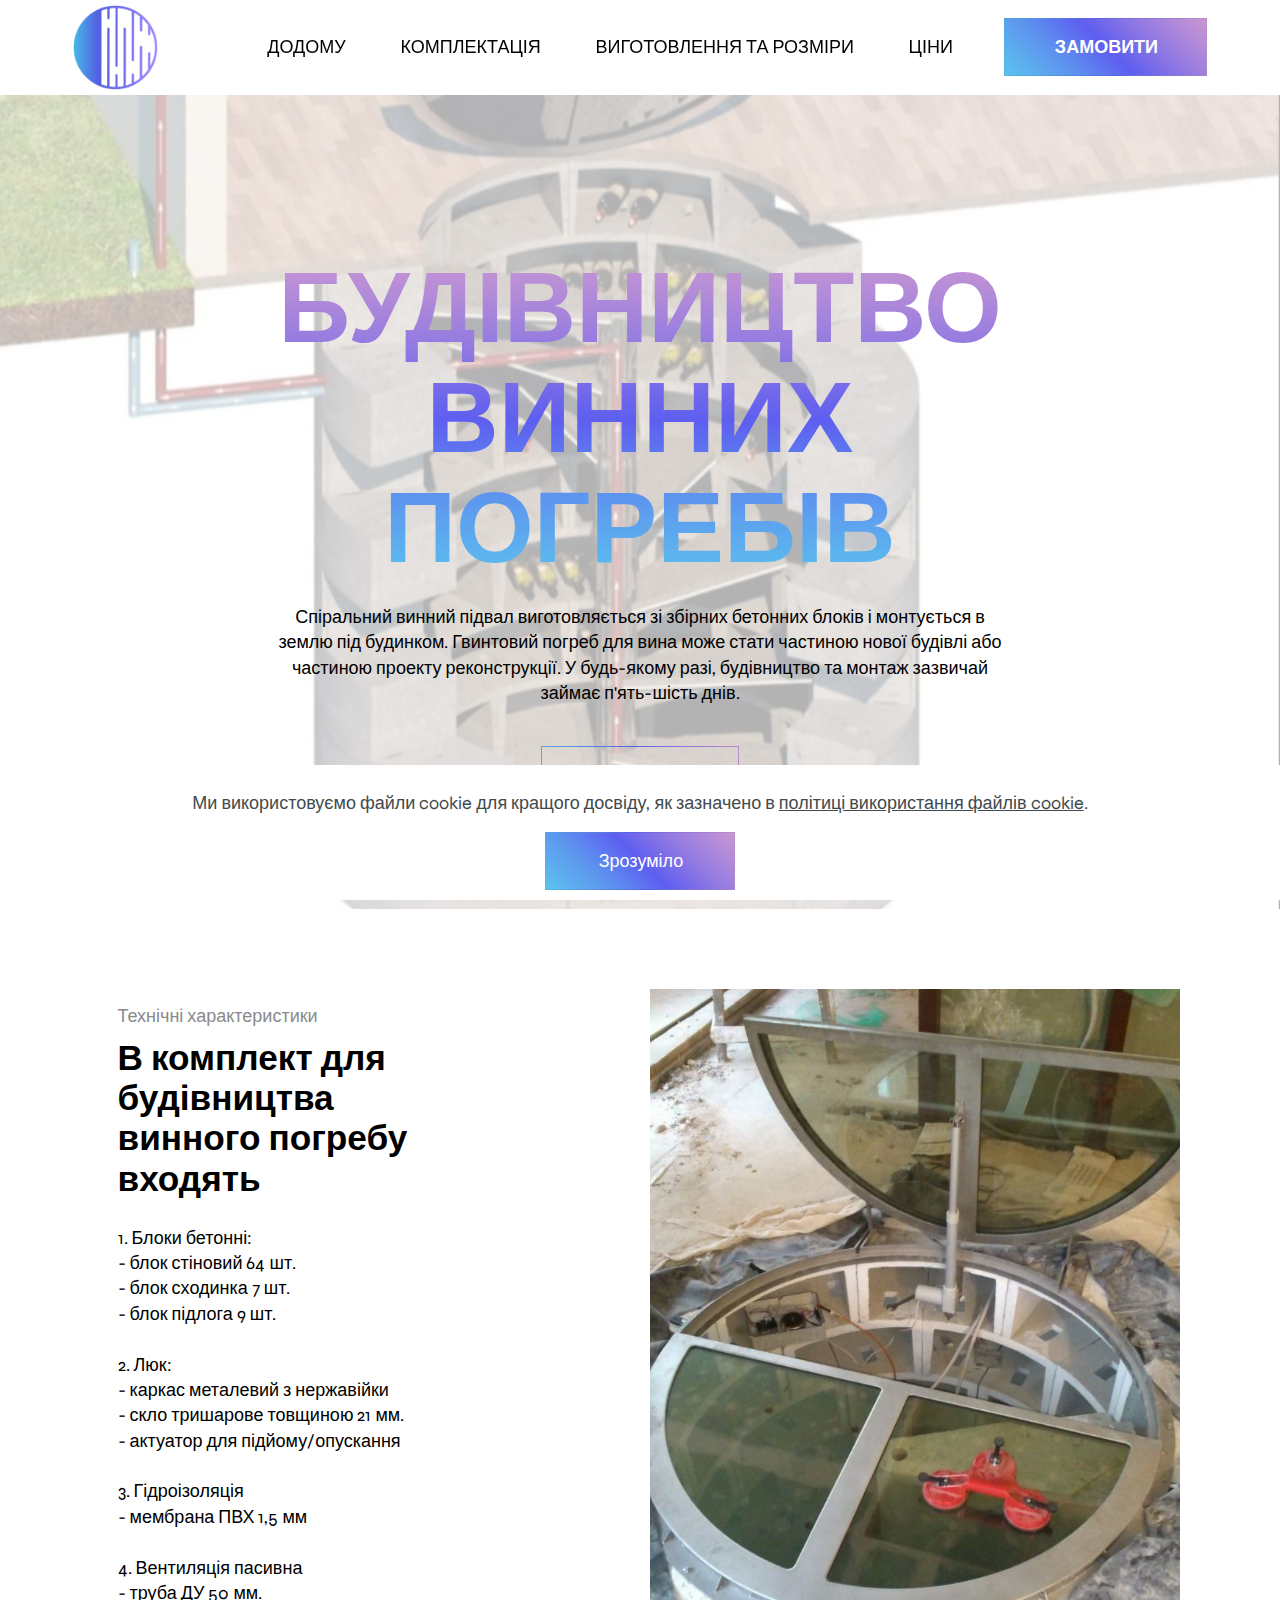
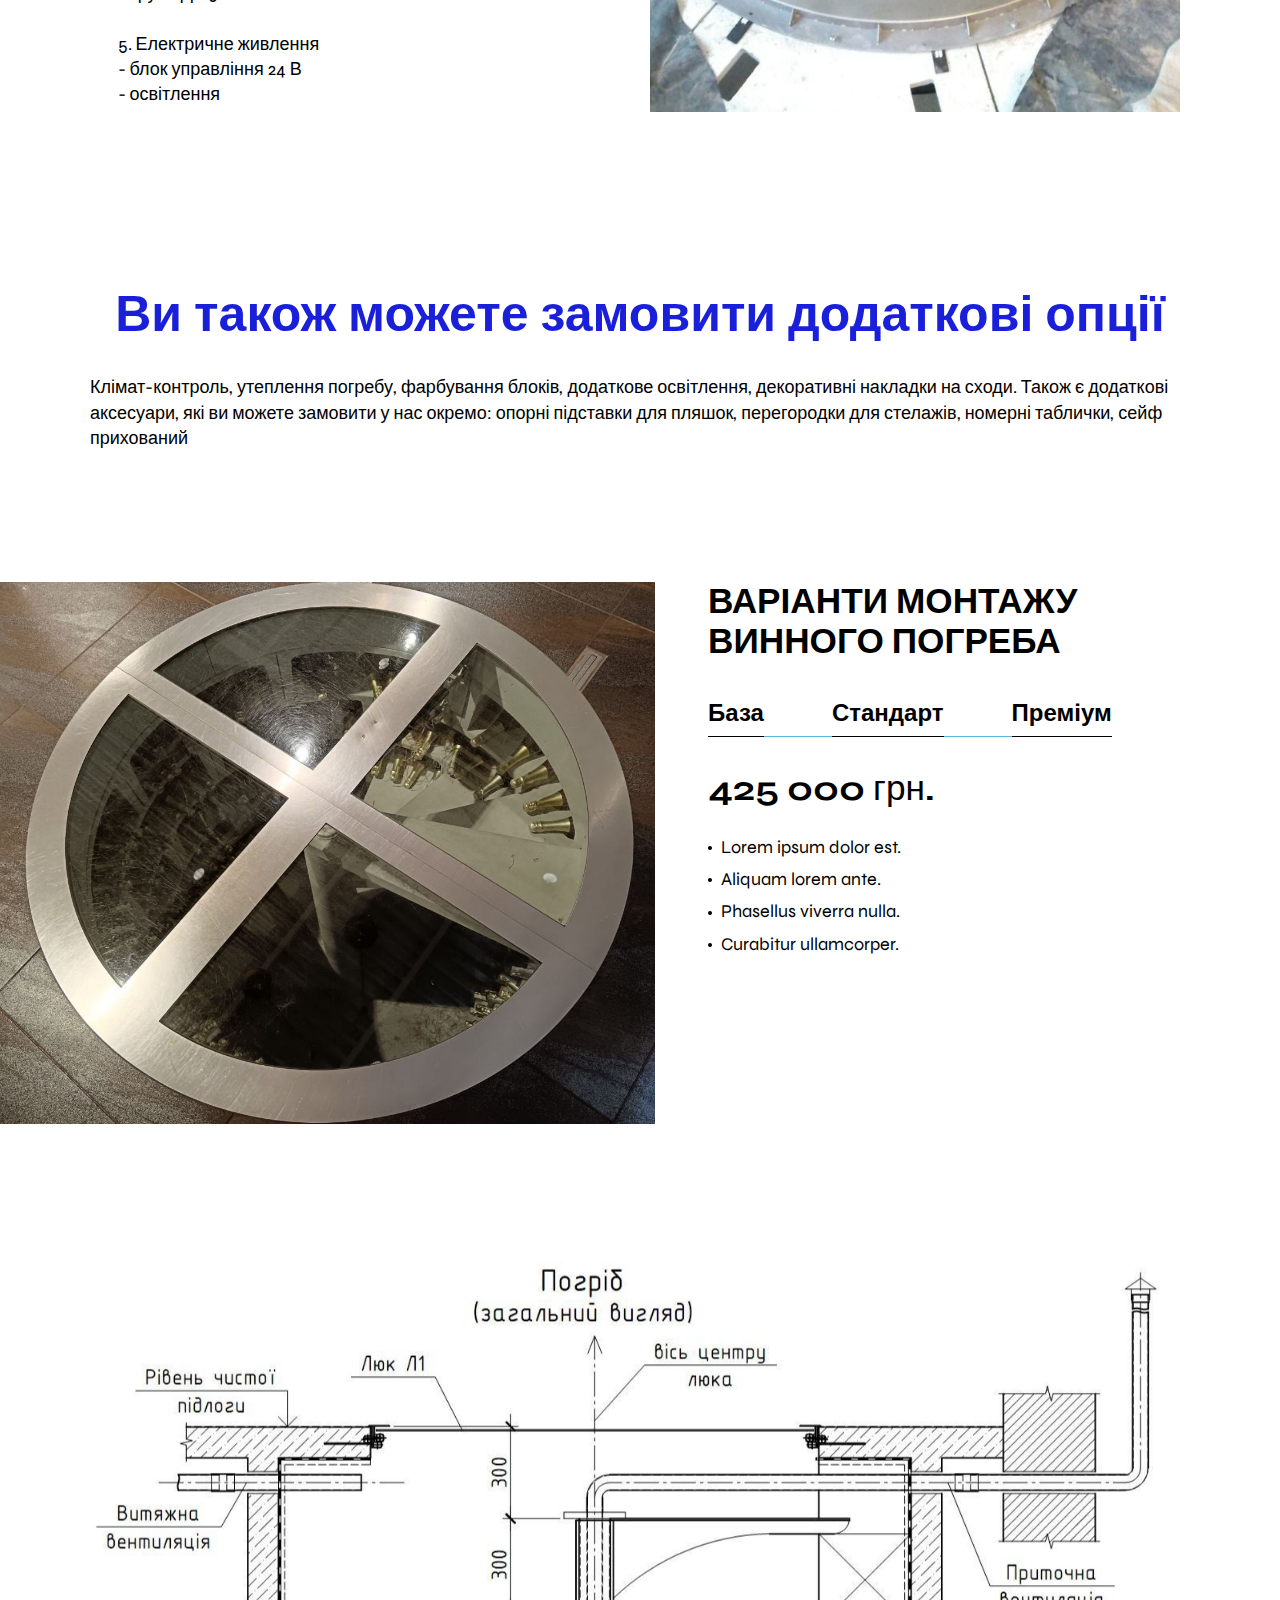
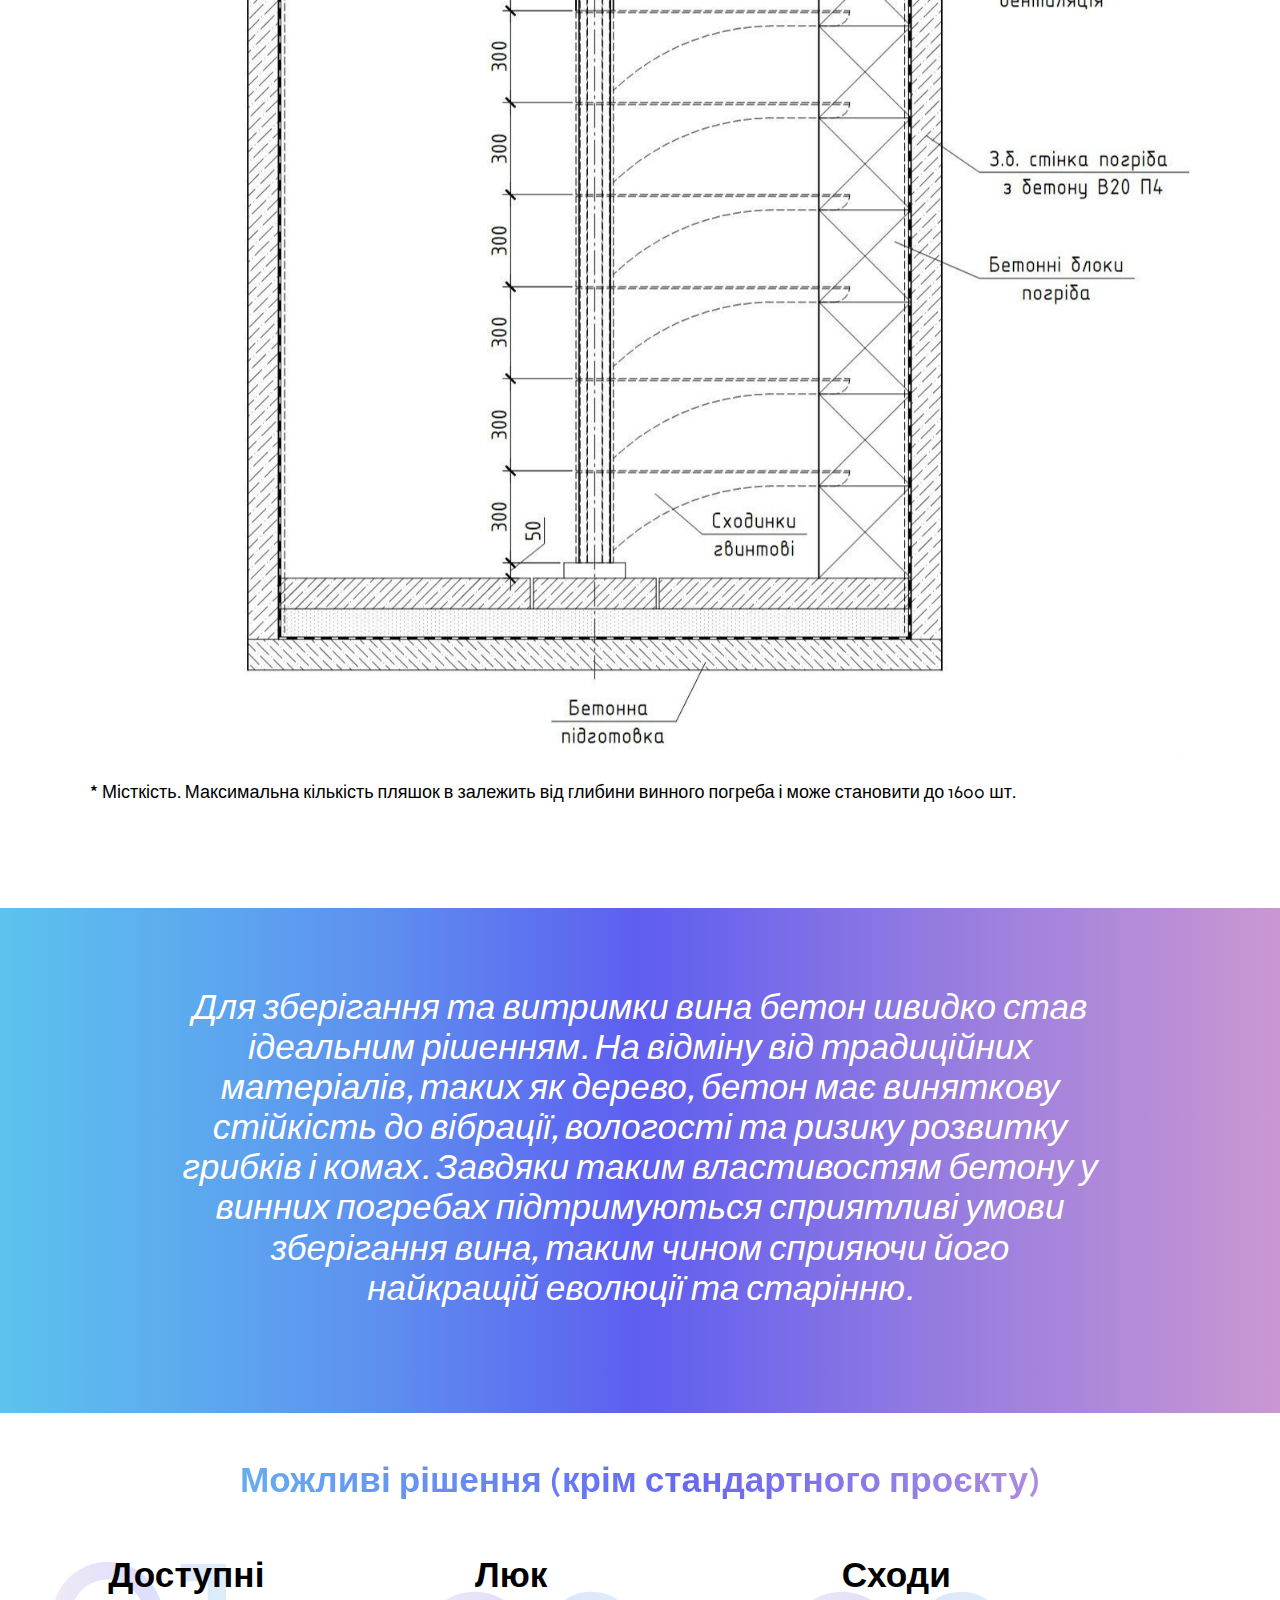
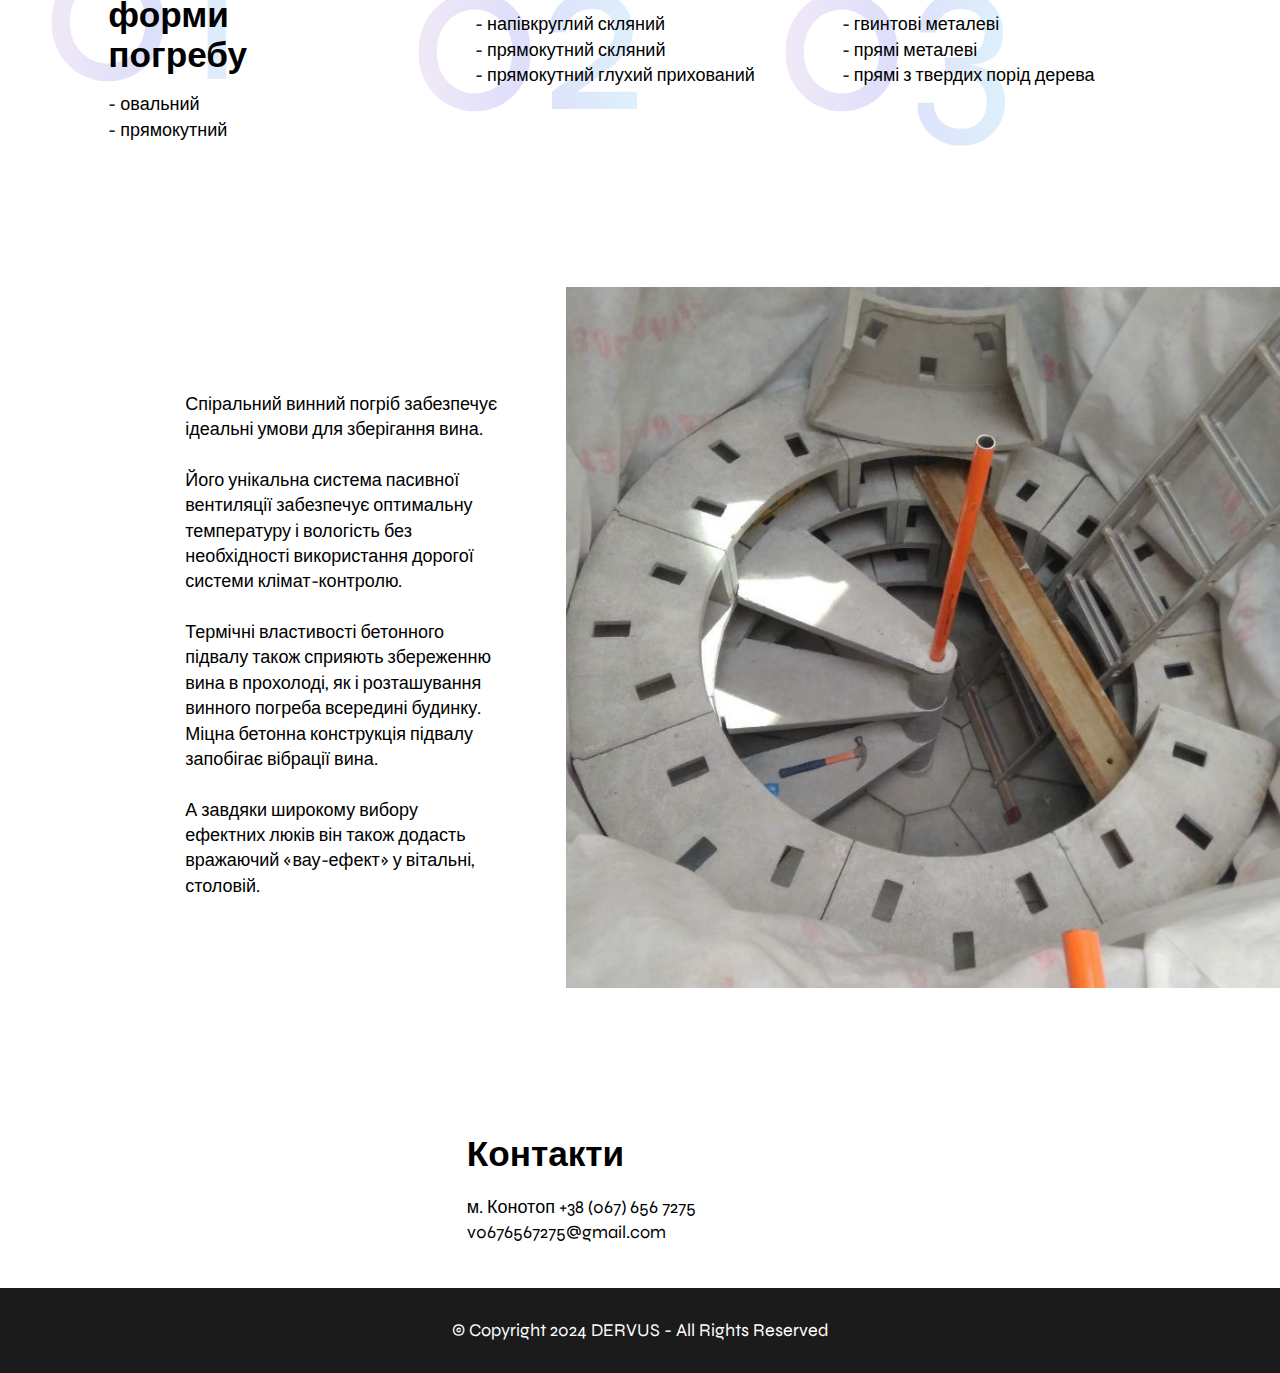
==== construction.html @ 7709264f "create github pages" ====
<!DOCTYPE html>
<html  >
<head>
  
  <meta charset="UTF-8">
  <meta http-equiv="X-UA-Compatible" content="IE=edge">
  
  <meta name="viewport" content="width=device-width, initial-scale=1, minimum-scale=1">
  <link rel="shortcut icon" href="assets/images/logo.png" type="image/x-icon">
  <meta name="description" content="Спіральний винний підвал виготовляється зі збірних бетонних блоків і монтується в землю під будинком. Гвинтовий погреб для вина може стати частиною нової будівлі або частиною проекту реконструкції. У будь-якому разі, будівництво та монтаж зазвичай займає п'ять-шість днів.">
  
  
  <title>Будівництво винних погребів</title>
  <link rel="stylesheet" href="assets/web/assets/mobirise-icons2/mobirise2.css">
  <link rel="stylesheet" href="assets/bootstrap/css/bootstrap.min.css">
  <link rel="stylesheet" href="assets/bootstrap/css/bootstrap-grid.min.css">
  <link rel="stylesheet" href="assets/bootstrap/css/bootstrap-reboot.min.css">
  <link rel="stylesheet" href="assets/dropdown/css/style.css">
  <link rel="stylesheet" href="assets/theme/css/style.css">
  <link rel="preload" href="https://fonts.googleapis.com/css?family=Syne:400,500,600,700,800&display=swap" as="style" onload="this.onload=null;this.rel='stylesheet'">
  <noscript><link rel="stylesheet" href="https://fonts.googleapis.com/css?family=Syne:400,500,600,700,800&display=swap"></noscript>
  <link rel="preload" as="style" href="assets/mobirise/css/mbr-additional.css?v=3YbMVq"><link rel="stylesheet" href="assets/mobirise/css/mbr-additional.css?v=3YbMVq" type="text/css">

  
  
  
</head>
<body>
  
  <section data-bs-version="5.1" class="menu menu1 cid-ufnjHRjWSk" once="menu" id="amenu1-6">
    

    <nav class="navbar navbar-dropdown navbar-expand-lg">
        <div class="container-fluid">
            <div class="navbar-brand">
                <span class="navbar-logo">
                    <a href="index.html#top">
                        <img src="assets/images/logo.png" alt="" style="height: 5.3rem;">
                    </a>
                </span>
                
            </div>
            <button class="navbar-toggler" type="button" data-toggle="collapse" data-bs-toggle="collapse" data-target="#navbarSupportedContent" data-bs-target="#navbarSupportedContent" aria-controls="navbarNavAltMarkup" aria-expanded="false" aria-label="Toggle navigation">
                <div class="hamburger">
                    <span></span>
                    <span></span>
                    <span></span>
                    <span></span>
                </div>
            </button>
            <div class="collapse navbar-collapse" id="navbarSupportedContent">
                <ul class="navbar-nav nav-dropdown" data-app-modern-menu="true"><li class="nav-item"><a class="nav-link link text-black text-primary display-7" href="index.html#top">ДОДОМУ</a></li>
                    
                    <li class="nav-item"><a class="nav-link link text-black text-primary display-7" href="index.html#alist1-1">КОМПЛЕКТАЦІЯ</a>
                    </li><li class="nav-item"><a class="nav-link link text-black text-primary display-7" href="construction.html#top">ВИГОТОВЛЕННЯ ТА РОЗМІРИ</a></li><li class="nav-item"><a class="nav-link link text-black text-primary display-7" href="construction.html#atabs1-o">ЦІНИ</a></li></ul>
                <div class="mbr-section-btn"><a class="btn btn-primary display-7" href="index.html#acontact1-0"><strong>ЗАМОВИТИ</strong></a></div>
            </div>


            

        </div>
    </nav>
</section>

<section data-bs-version="5.1" class="header1 cid-ufoOcMwPPy" id="aheader1-k">
    
    

    <div class="mbr-overlay" style="opacity: 0.7; background-color: rgb(255, 255, 255);">
    </div>
    <div class="container">
        <div class="row justify-content-center">
            <div class="col-md-12 col-lg-8">
                <h3 class="mbr-section-title mbr-fonts-style align-center display-1"><strong>БУДІВНИЦТВО ВИННИХ ПОГРЕБІВ</strong></h3>
                <h4 class="mbr-section-subtitle align-center mbr-fonts-style display-7">Спіральний винний підвал виготовляється зі збірних бетонних блоків і монтується в землю під будинком. Гвинтовий погреб для вина може стати частиною нової будівлі або частиною проекту реконструкції. У будь-якому разі, будівництво та монтаж зазвичай займає п'ять-шість днів.</h4>
                <div class="mbr-section-btn align-center"><a class="btn btn-primary-outline display-7" href="index.html#acontact1-0">НАПИСАТИ</a></div>
            </div>
        </div>
    </div>
</section>

<section data-bs-version="5.1" class="features6 cid-ufoQvpruAo" id="afeatures6-m">

    

    

    <div class="container">
        <div class="row justify-content-center">
            <div class="col-12 col-text">
                <div class="text-container">
                    <div class="text-wrapper">
                        <p class="label-text mbr-fonts-style display-7">
                            Технічні характеристики
                        </p>
                        <h2 class="mbr-section-title mbr-fonts-style display-5"><strong>В комплект для будівництва винного погребу входять</strong></h2>
                        <p class="mbr-text mbr-fonts-style display-7">1. Блоки бетонні:<br>- блок стіновий 64 шт.<br>- блок сходинка 7 шт.<br>- блок підлога 9 шт.<br><br>2. Люк:<br>- каркас металевий з нержавійки<br>- скло тришарове товщиною 21 мм.<br>- актуатор для підйому/опускання<br><br>3. Гідроізоляція<br>- мембрана ПВХ 1,5 мм<br><br>4. Вентиляція пасивна<br>- труба ДУ 50 мм.<br><br>5. Електричне живлення <br>- блок управління 24 В<br>- освітлення<br></p>
                    </div>
                    
                </div>
            </div>

            <div class="col-12 col-img">
                <div class="img-container">
                    <div class="img-wrap">
                        <img src="assets/images/7d1f5892-34ec-4a1d-935f-2eb93804fc9d-2-720x1280.jpeg" alt="">
                    </div>
                </div>
            </div>
        </div>
    </div>
</section>

<section data-bs-version="5.1" class="content1 cid-ufnjHTemu4" id="acontent1-8">
    
    
    <div class="container">
        <div class="row justify-content-center">
            <div class="col-md-12 col-lg-12">
                <h3 class="mbr-section-title mbr-fonts-style align-center display-2"><strong>Ви також можете замовити додаткові опції</strong></h3>
                <h4 class="mbr-section-subtitle align-center mbr-fonts-style display-7">Клімат-контроль, утеплення погребу, фарбування блоків, додаткове освітлення, декоративні накладки на сходи. Також є додаткові аксесуари, які ви можете замовити у нас окремо: опорні підставки для пляшок, перегородки для стелажів, номерні таблички, сейф прихований<div><br><div><br></div></div></h4>
                
            </div>
        </div>
    </div>
</section>

<section data-bs-version="5.1" class="tabs1 cid-ufp21ALzH3" id="atabs1-o">

    

    

    <div class="container-fluid">
        <div class="row justify-content-center">
            <div class="col-12 col-text">
                <div class="text-container">
                    <div class="text-wrapper">
                        
                        <h2 class="mbr-section-title mbr-fonts-style display-5"><strong>ВАРІАНТИ МОНТАЖУ ВИННОГО ПОГРЕБА</strong></h2>
                        <div class="col-tabs">
                            <ul class="nav nav-tabs mb-4" role="tablist">
                                <li class="nav-item first mbr-fonts-style"><a class="nav-link mbr-fonts-style show active display-4" role="tab" data-toggle="tab" data-bs-toggle="tab" href="#tab21" aria-selected="true"><strong>База</strong></a></li>
                                <li class="nav-item"><a class="nav-link mbr-fonts-style active display-4" role="tab" data-toggle="tab" data-bs-toggle="tab" href="#tab22" aria-selected="true"><strong>Стандарт</strong></a></li>
                                <li class="nav-item"><a class="nav-link mbr-fonts-style active display-4" role="tab" data-toggle="tab" data-bs-toggle="tab" href="#tab23" aria-selected="true"><strong>Преміум</strong></a></li>
                            </ul>
                            <div class="tab-content">
                                <div id="tab21" class="tab-pane in active" role="tabpanel">
                                    <div class="row tabs-row">
                                        <div class="col-md-12">
                                            <p class="mbr-text mbr-fonts-style display-5"><strong>425 000 </strong>грн<strong>.</strong><br></p>
                                            <ul class="list mbr-fonts-style display-7">
                                                <li>
                                                    Lorem ipsum dolor est.
                                                </li>
                                                <li>
                                                    Aliquam lorem ante.
                                                </li>
                                                <li>
                                                    Phasellus viverra nulla.
                                                </li>
                                                <li>
                                                    Curabitur ullamcorper.
                                                </li>
                                            </ul>
                                        </div>
                                    </div>
                                </div>
                                <div id="tab22" class="tab-pane" role="tabpanel">
                                    <div class="row">
                                        <div class="col-md-12">
                                            <p class="mbr-text mbr-fonts-style display-5"><strong>
                                                510 000 </strong>грн.</p>
                                            <ul class="list mbr-fonts-style display-7">
                                                <li>Maecenas nec odio ante.</li>
                                                <li>Etiam amet orci eget.</li>
                                                <li>Phasellus nec tincidunt.</li>
                                            </ul>
                                        </div>
                                    </div>
                                </div>
                                <div id="tab23" class="tab-pane" role="tabpanel">
                                    <div class="row">
                                        <div class="col-md-12">
                                            <p class="mbr-text mbr-fonts-style display-5"><strong>
                                                580 000 </strong>грн<strong>.
                                            </strong></p>
                                            <ul class="list mbr-fonts-style display-7">
                                                <li>Donec pede justo, fringilla.</li>
                                                <li>Viverra quis, feugiat tellus.</li>
                                                <li>Aenean commodo eget dolor.</li>
                                                <li>Etiam orci eget eros.</li>
                                                <li>Phasellus nec tincidunt.</li>
                                            </ul>
                                        </div>
                                    </div>
                                </div>
                            </div>
                        </div>

                    </div>
                </div>
            </div>

            <div class="col-12 col-img">
                <div class="img-container">
                    <div class="img-wrap">
                        <img src="assets/images/2024-04-18-10.28.55-1280x960.jpeg" alt="">
                    </div>
                </div>
            </div>
        </div>
    </div>
</section>

<section data-bs-version="5.1" class="gallery2 cid-ufnjHUKDeT" id="agallery2-c">
    
    
    <div class="container">
        <div class="row">
            <div class="item col-12">
                <div class="item-wrap">
                    <div class="img-wrap">
                        <div class="item-img">
                            <img src="assets/images/-viber-2024-04-17-14-26-39-326-1374x1401.jpeg" alt="">
                        </div>
                    </div>
                    <div class="item-text-container">
                        
                        <p class="mbr-text mbr-fonts-style display-7">* Місткість. Максимальна кількість пляшок в залежить  від глибини винного погреба і може становити до 1600 шт.<br></p>
                    </div>
                </div>
            </div>
        </div>
    </div>
</section>

<section data-bs-version="5.1" class="header2 cid-ufnjHUy6uC" id="aheader2-b">
    

    <div class="container">
        <div class="row justify-content-center">
            <div class="col-md-12 col-lg-10">
                
                <h3 class="mbr-section-title mbr-fonts-style align-center display-5"><div><em>Для зберігання та витримки вина бетон швидко став ідеальним рішенням. На відміну від традиційних матеріалів, таких як дерево, бетон має виняткову стійкість до вібрації, вологості та ризику розвитку грибків і комах. Завдяки таким властивостям бетону у винних погребах підтримуються сприятливі умови зберігання вина, таким чином сприяючи його найкращій еволюції та старінню.</em></div><div><em><br></em></div></h3>
                
                
            </div>
        </div>
    </div>
</section>

<section data-bs-version="5.1" class="content1 cid-ufp5qwt3k4" id="acontent1-p">
    
    

    
    <div class="container">
        <div class="row justify-content-center">
            <div class="col-md-12 col-lg-12">
                <h3 class="mbr-section-title mbr-fonts-style align-center display-5"><strong>Можливі рішення (крім стандартного проєкту)</strong></h3>
                
                
            </div>
        </div>
    </div>
</section>

<section data-bs-version="5.1" class="features1 cid-ufnjHTV4Lx" id="afeatures1-9">

    

    
    <div class="container">
        <div class="row">
            <div class="col-12 col-md-4 col-card">
                <div class="card-wrapper card-1">
                    <div class="card-box align-left">
                        <div class="card-number">
                            01
                        </div>
                        <h4 class="card-title mbr-fonts-style align-left mb-0 display-5"><strong>Доступні форми погребу</strong></h4>
                        <p class="mbr-text mbr-fonts-style mb-0 display-7">- овальний<br>- прямокутний<br></p>
                        
                    </div>
                </div>
            </div>

            <div class="col-12 col-md-4 col-card">
                <div class="card-wrapper card-2">
                    <div class="card-box align-left">
                        <div class="card-number">
                            02
                        </div>
                        <h4 class="card-title mbr-fonts-style align-left mb-0 display-5"><strong>Люк&nbsp;</strong></h4>
                        <p class="mbr-text mbr-fonts-style mb-0 display-7">- напівкруглий скляний<br>- прямокутний скляний<br>- прямокутний глухий прихований&nbsp;<br></p>
                        
                    </div>
                </div>
            </div>
            <div class="col-12 col-md-4 col-card">
                <div class="card-wrapper card-3">
                    <div class="card-box align-left">
                        <div class="card-number">
                            03
                        </div>
                        <h4 class="card-title mbr-fonts-style align-left mb-0 display-5"><strong>Сходи</strong></h4>
                        <p class="mbr-text mbr-fonts-style mb-0 display-7">- гвинтові металеві<br>- прямі металеві<br>- прямі з твердих порід дерева<br></p>
                        
                    </div>
                </div>
            </div>
        </div>
    </div>
</section>

<section data-bs-version="5.1" class="features5 cid-ufnjHUWfCj" id="afeatures5-d">

    

    

    <div class="container-fluid">
        <div class="row justify-content-center">
            <div class="col-12 col-img">
                <div class="img-container">
                    <div class="img-wrap">
                        <img src="assets/images/62813786-8af7-47bb-9290-7e8d08400f24-960x1280.jpeg" alt="">
                    </div>
                </div>
            </div>

            <div class="col-12 col-text">
                <div class="text-container">
                    <div class="text-wrapper">
                        
                        
                        <p class="mbr-text mbr-fonts-style display-7">Спіральний винний погріб забезпечує ідеальні умови для зберігання вина. <br><br> Його унікальна система пасивної вентиляції забезпечує оптимальну температуру і вологість без необхідності використання дорогої системи клімат-контролю.<br><br> Термічні властивості бетонного підвалу також сприяють збереженню вина в прохолоді, як і розташування винного погреба всередині будинку. Міцна бетонна конструкція підвалу запобігає вібрації вина. <br><br>А завдяки широкому вибору ефектних люків він також додасть вражаючий «вау-ефект» у вітальні, столовій.<br></p>
                        <div class="btn-container">
                            
                        </div>
                    </div>
                </div>
            </div>
        </div>
    </div>
</section>

<section data-bs-version="5.1" class="contact1 cid-ufnjHV8rkO" id="acontact1-e">

    
    


    
    <div class="container">
        <div class="row">
            <div class="col-12 col-md-4 col-card">
                <div class="card-wrapper card-1">
                    <div class="card-box align-left">
                        <h4 class="card-title mbr-fonts-style align-left display-5">
                           <strong>Контакти</strong></h4>
                        <p class="mbr-text mbr-fonts-style display-7">
                            м. Конотоп +38 (067) 656 7275<br>v0676567275@gmail.com<br></p>
                    </div>
                </div>
            </div>

            
            
        </div>
    </div>
</section>

<section data-bs-version="5.1" class="footer7 cid-ufnjHVmkVN" once="footers" id="afooter7-f">

    

    

    <div class="container">
        <div class="media-container-row align-center mbr-white">
            <div class="col-12">
                <p class="mbr-text mb-0 mbr-fonts-style display-7">
                    © Copyright 2024 DERVUS - All Rights Reserved
                </p>
            </div>
        </div>
    </div>
</section>


<script src="assets/bootstrap/js/bootstrap.bundle.min.js"></script>
  <script src="assets/web/assets/cookies-alert-plugin/cookies-alert-core.js"></script>
  <script src="assets/web/assets/cookies-alert-plugin/cookies-alert-script.js"></script>
  <script src="assets/smoothscroll/smooth-scroll.js"></script>
  <script src="assets/ytplayer/index.js"></script>
  <script src="assets/dropdown/js/navbar-dropdown.js"></script>
  <script src="assets/mbr-tabs/mbr-tabs.js"></script>
  <script src="assets/theme/js/script.js"></script>
  
  
  
<input name="cookieData" type="hidden" data-cookie-cookiesAlertType='1' data-cookie-customDialogSelector='null' data-cookie-colorText='#424a4d' data-cookie-colorBg='rgb(255, 255, 255)' data-cookie-opacityOverlay='0' data-cookie-bgOpacity='100' data-cookie-textButton='Зрозуміло' data-cookie-rejectText='REJECT' data-cookie-colorButton='#5D61EE' data-cookie-rejectColor='#ffffff' data-cookie-colorLink='#424a4d' data-cookie-underlineLink='true' data-cookie-text="Ми використовуємо файли cookie для кращого досвіду, як зазначено в <a href='privacy.html'>політиці використання файлів cookie</a>.">
   <div id="scrollToTop" class="scrollToTop mbr-arrow-up"><a style="text-align: center;"><i class="mbr-arrow-up-icon mbr-arrow-up-icon-cm cm-icon cm-icon-smallarrow-up"></i></a></div>
  </body>
</html>
---- assets/web/assets/mobirise-icons2/mobirise2.css ----
@font-face {
  font-family: 'Moririse2';
  font-display: swap;
  src:  url('mobirise2.eot?f2bix4');
  src:  url('mobirise2.eot?f2bix4#iefix') format('embedded-opentype'),
    url('mobirise2.ttf?f2bix4') format('truetype'),
    url('mobirise2.woff?f2bix4') format('woff'),
    url('mobirise2.svg?f2bix4#mobirise2') format('svg');
  font-weight: normal;
  font-style: normal;
}

[class^="mobi-"], [class*=" mobi-"] {
  /* use !important to prevent issues with browser extensions that change fonts */
  font-family: 'Moririse2' !important;
  speak: none;
  font-style: normal;
  font-weight: normal;
  font-variant: normal;
  text-transform: none;
  line-height: 1;

  /* Better Font Rendering =========== */
  -webkit-font-smoothing: antialiased;
  -moz-osx-font-smoothing: grayscale;
}

.mobi-mbri-add-submenu:before {
  content: "\e900";
}
.mobi-mbri-alert:before {
  content: "\e901";
}
.mobi-mbri-align-center:before {
  content: "\e902";
}
.mobi-mbri-align-justify:before {
  content: "\e903";
}
.mobi-mbri-align-left:before {
  content: "\e904";
}
.mobi-mbri-align-right:before {
  content: "\e905";
}
.mobi-mbri-android:before {
  content: "\e906";
}
.mobi-mbri-apple:before {
  content: "\e907";
}
.mobi-mbri-arrow-down:before {
  content: "\e908";
}
.mobi-mbri-arrow-next:before {
  content: "\e909";
}
.mobi-mbri-arrow-prev:before {
  content: "\e90a";
}
.mobi-mbri-arrow-up:before {
  content: "\e90b";
}
.mobi-mbri-bold:before {
  content: "\e90c";
}
.mobi-mbri-bookmark:before {
  content: "\e90d";
}
.mobi-mbri-bootstrap:before {
  content: "\e90e";
}
.mobi-mbri-briefcase:before {
  content: "\e90f";
}
.mobi-mbri-browse:before {
  content: "\e910";
}
.mobi-mbri-bulleted-list:before {
  content: "\e911";
}
.mobi-mbri-calendar:before {
  content: "\e912";
}
.mobi-mbri-camera:before {
  content: "\e913";
}
.mobi-mbri-cart-add:before {
  content: "\e914";
}
.mobi-mbri-cart-full:before {
  content: "\e915";
}
.mobi-mbri-cash:before {
  content: "\e916";
}
.mobi-mbri-change-style:before {
  content: "\e917";
}
.mobi-mbri-chat:before {
  content: "\e918";
}
.mobi-mbri-clock:before {
  content: "\e919";
}
.mobi-mbri-close:before {
  content: "\e91a";
}
.mobi-mbri-cloud:before {
  content: "\e91b";
}
.mobi-mbri-code:before {
  content: "\e91c";
}
.mobi-mbri-contact-form:before {
  content: "\e91d";
}
.mobi-mbri-credit-card:before {
  content: "\e91e";
}
.mobi-mbri-cursor-click:before {
  content: "\e91f";
}
.mobi-mbri-cust-feedback:before {
  content: "\e920";
}
.mobi-mbri-database:before {
  content: "\e921";
}
.mobi-mbri-delivery:before {
  content: "\e922";
}
.mobi-mbri-desktop:before {
  content: "\e923";
}
.mobi-mbri-devices:before {
  content: "\e924";
}
.mobi-mbri-down:before {
  content: "\e925";
}
.mobi-mbri-download-2:before {
  content: "\e926";
}
.mobi-mbri-download:before {
  content: "\e927";
}
.mobi-mbri-drag-n-drop-2:before {
  content: "\e928";
}
.mobi-mbri-drag-n-drop:before {
  content: "\e929";
}
.mobi-mbri-edit-2:before {
  content: "\e92a";
}
.mobi-mbri-edit:before {
  content: "\e92b";
}
.mobi-mbri-error:before {
  content: "\e92c";
}
.mobi-mbri-extension:before {
  content: "\e92d";
}
.mobi-mbri-features:before {
  content: "\e92e";
}
.mobi-mbri-file:before {
  content: "\e92f";
}
.mobi-mbri-flag:before {
  content: "\e930";
}
.mobi-mbri-folder:before {
  content: "\e931";
}
.mobi-mbri-gift:before {
  content: "\e932";
}
.mobi-mbri-github:before {
  content: "\e933";
}
.mobi-mbri-globe-2:before {
  content: "\e934";
}
.mobi-mbri-globe:before {
  content: "\e935";
}
.mobi-mbri-growing-chart:before {
  content: "\e936";
}
.mobi-mbri-hearth:before {
  content: "\e937";
}
.mobi-mbri-help:before {
  content: "\e938";
}
.mobi-mbri-home:before {
  content: "\e939";
}
.mobi-mbri-hot-cup:before {
  content: "\e93a";
}
.mobi-mbri-idea:before {
  content: "\e93b";
}
.mobi-mbri-image-gallery:before {
  content: "\e93c";
}
.mobi-mbri-image-slider:before {
  content: "\e93d";
}
.mobi-mbri-info:before {
  content: "\e93e";
}
.mobi-mbri-italic:before {
  content: "\e93f";
}
.mobi-mbri-key:before {
  content: "\e940";
}
.mobi-mbri-laptop:before {
  content: "\e941";
}
.mobi-mbri-layers:before {
  content: "\e942";
}
.mobi-mbri-left-right:before {
  content: "\e943";
}
.mobi-mbri-left:before {
  content: "\e944";
}
.mobi-mbri-letter:before {
  content: "\e945";
}
.mobi-mbri-like:before {
  content: "\e946";
}
.mobi-mbri-link:before {
  content: "\e947";
}
.mobi-mbri-lock:before {
  content: "\e948";
}
.mobi-mbri-login:before {
  content: "\e949";
}
.mobi-mbri-logout:before {
  content: "\e94a";
}
.mobi-mbri-magic-stick:before {
  content: "\e94b";
}
.mobi-mbri-map-pin:before {
  content: "\e94c";
}
.mobi-mbri-menu:before {
  content: "\e94d";
}
.mobi-mbri-mobile-2:before {
  content: "\e94e";
}
.mobi-mbri-mobile-horizontal:before {
  content: "\e94f";
}
.mobi-mbri-mobile:before {
  content: "\e950";
}
.mobi-mbri-mobirise:before {
  content: "\e951";
}
.mobi-mbri-more-horizontal:before {
  content: "\e952";
}
.mobi-mbri-more-vertical:before {
  content: "\e953";
}
.mobi-mbri-music:before {
  content: "\e954";
}
.mobi-mbri-new-file:before {
  content: "\e955";
}
.mobi-mbri-numbered-list:before {
  content: "\e956";
}
.mobi-mbri-opened-folder:before {
  content: "\e957";
}
.mobi-mbri-pages:before {
  content: "\e958";
}
.mobi-mbri-paper-plane:before {
  content: "\e959";
}
.mobi-mbri-paperclip:before {
  content: "\e95a";
}
.mobi-mbri-phone:before {
  content: "\e95b";
}
.mobi-mbri-photo:before {
  content: "\e95c";
}
.mobi-mbri-photos:before {
  content: "\e95d";
}
.mobi-mbri-pin:before {
  content: "\e95e";
}
.mobi-mbri-play:before {
  content: "\e95f";
}
.mobi-mbri-plus:before {
  content: "\e960";
}
.mobi-mbri-preview:before {
  content: "\e961";
}
.mobi-mbri-print:before {
  content: "\e962";
}
.mobi-mbri-protect:before {
  content: "\e963";
}
.mobi-mbri-question:before {
  content: "\e964";
}
.mobi-mbri-quote-left:before {
  content: "\e965";
}
.mobi-mbri-quote-right:before {
  content: "\e966";
}
.mobi-mbri-redo:before {
  content: "\e967";
}
.mobi-mbri-refresh:before {
  content: "\e968";
}
.mobi-mbri-responsive-2:before {
  content: "\e969";
}
.mobi-mbri-responsive:before {
  content: "\e96a";
}
.mobi-mbri-right:before {
  content: "\e96b";
}
.mobi-mbri-rocket:before {
  content: "\e96c";
}
.mobi-mbri-sad-face:before {
  content: "\e96d";
}
.mobi-mbri-sale:before {
  content: "\e96e";
}
.mobi-mbri-save:before {
  content: "\e96f";
}
.mobi-mbri-search:before {
  content: "\e970";
}
.mobi-mbri-setting-2:before {
  content: "\e971";
}
.mobi-mbri-setting-3:before {
  content: "\e972";
}
.mobi-mbri-setting:before {
  content: "\e973";
}
.mobi-mbri-share:before {
  content: "\e974";
}
.mobi-mbri-shopping-bag:before {
  content: "\e975";
}
.mobi-mbri-shopping-basket:before {
  content: "\e976";
}
.mobi-mbri-shopping-cart:before {
  content: "\e977";
}
.mobi-mbri-sites:before {
  content: "\e978";
}
.mobi-mbri-smile-face:before {
  content: "\e979";
}
.mobi-mbri-speed:before {
  content: "\e97a";
}
.mobi-mbri-star:before {
  content: "\e97b";
}
.mobi-mbri-success:before {
  content: "\e97c";
}
.mobi-mbri-sun:before {
  content: "\e97d";
}
.mobi-mbri-sun2:before {
  content: "\e97e";
}
.mobi-mbri-tablet-vertical:before {
  content: "\e97f";
}
.mobi-mbri-tablet:before {
  content: "\e980";
}
.mobi-mbri-target:before {
  content: "\e981";
}
.mobi-mbri-timer:before {
  content: "\e982";
}
.mobi-mbri-to-ftp:before {
  content: "\e983";
}
.mobi-mbri-to-local-drive:before {
  content: "\e984";
}
.mobi-mbri-touch-swipe:before {
  content: "\e985";
}
.mobi-mbri-touch:before {
  content: "\e986";
}
.mobi-mbri-trash:before {
  content: "\e987";
}
.mobi-mbri-underline:before {
  content: "\e988";
}
.mobi-mbri-undo:before {
  content: "\e989";
}
.mobi-mbri-unlink:before {
  content: "\e98a";
}
.mobi-mbri-unlock:before {
  content: "\e98b";
}
.mobi-mbri-up-down:before {
  content: "\e98c";
}
.mobi-mbri-up:before {
  content: "\e98d";
}
.mobi-mbri-update:before {
  content: "\e98e";
}
.mobi-mbri-upload-2:before {
  content: "\e98f";
}
.mobi-mbri-upload:before {
  content: "\e990";
}
.mobi-mbri-user-2:before {
  content: "\e991";
}
.mobi-mbri-user:before {
  content: "\e992";
}
.mobi-mbri-users:before {
  content: "\e993";
}
.mobi-mbri-video-play:before {
  content: "\e994";
}
.mobi-mbri-video:before {
  content: "\e995";
}
.mobi-mbri-watch:before {
  content: "\e996";
}
.mobi-mbri-website-theme-2:before {
  content: "\e997";
}
.mobi-mbri-website-theme:before {
  content: "\e998";
}
.mobi-mbri-wifi:before {
  content: "\e999";
}
.mobi-mbri-windows:before {
  content: "\e99a";
}
.mobi-mbri-zoom-in:before {
  content: "\e99b";
}
.mobi-mbri-zoom-out:before {
  content: "\e99c";
}
---- assets/dropdown/css/style.css ----
.navbar-dropdown {
  left: 0;
  padding: 0;
  position: absolute;
  right: 0;
  top: 0;
  transition: all 0.45s ease;
  z-index: 1030;
  background: #282828; }
  .navbar-dropdown .navbar-logo {
    margin-right: 0.8rem;
    transition: margin 0.3s ease-in-out;
    vertical-align: middle; }
    .navbar-dropdown .navbar-logo img {
      height: 3.125rem;
      transition: all 0.3s ease-in-out; }
    .navbar-dropdown .navbar-logo.mbr-iconfont {
      font-size: 3.125rem;
      line-height: 3.125rem; }
  .navbar-dropdown .navbar-caption {
    font-weight: 700;
    white-space: normal;
    vertical-align: -4px;
    line-height: 3.125rem !important; }
    .navbar-dropdown .navbar-caption, .navbar-dropdown .navbar-caption:hover {
      color: inherit;
      text-decoration: none; }
  .navbar-dropdown .mbr-iconfont + .navbar-caption {
    vertical-align: -1px; }
  .navbar-dropdown.navbar-fixed-top {
    position: fixed; }
  .navbar-dropdown .navbar-brand span {
    vertical-align: -4px; }
  .navbar-dropdown.bg-color.transparent {
    background: none; }
  .navbar-dropdown.navbar-short .navbar-brand {
    padding: 0.625rem 0; }
    .navbar-dropdown.navbar-short .navbar-brand span {
      vertical-align: -1px; }
  .navbar-dropdown.navbar-short .navbar-caption {
    line-height: 2.375rem !important;
    vertical-align: -2px; }
  .navbar-dropdown.navbar-short .navbar-logo {
    margin-right: 0.5rem; }
    .navbar-dropdown.navbar-short .navbar-logo img {
      height: 2.375rem; }
    .navbar-dropdown.navbar-short .navbar-logo.mbr-iconfont {
      font-size: 2.375rem;
      line-height: 2.375rem; }
  .navbar-dropdown.navbar-short .mbr-table-cell {
    height: 3.625rem; }
  .navbar-dropdown .navbar-close {
    left: 0.6875rem;
    position: fixed;
    top: 0.75rem;
    z-index: 1000; }
  .navbar-dropdown .hamburger-icon {
    content: "";
    display: inline-block;
    vertical-align: middle;
    width: 16px;
    -webkit-box-shadow: 0 -6px 0 1px #282828,0 0 0 1px #282828,0 6px 0 1px #282828;
    -moz-box-shadow: 0 -6px 0 1px #282828,0 0 0 1px #282828,0 6px 0 1px #282828;
    box-shadow: 0 -6px 0 1px #282828,0 0 0 1px #282828,0 6px 0 1px #282828; }

.dropdown-menu .dropdown-toggle[data-toggle="dropdown-submenu"]::after {
  border-bottom: 0.35em solid transparent;
  border-left: 0.35em solid;
  border-right: 0;
  border-top: 0.35em solid transparent;
  margin-left: 0.3rem; }

.dropdown-menu .dropdown-item:focus {
  outline: 0; }

.nav-dropdown {
  font-size: 0.75rem;
  font-weight: 500;
  height: auto !important; }
  .nav-dropdown .nav-btn {
    padding-left: 1rem; }
  .nav-dropdown .link {
    margin: .667em 1.667em;
    font-weight: 500;
    padding: 0;
    transition: color .2s ease-in-out; }
    .nav-dropdown .link.dropdown-toggle {
      margin-right: 2.583em; }
      .nav-dropdown .link.dropdown-toggle::after {
        margin-left: .25rem;
        border-top: 0.35em solid;
        border-right: 0.35em solid transparent;
        border-left: 0.35em solid transparent;
        border-bottom: 0; }
      .nav-dropdown .link.dropdown-toggle[aria-expanded="true"] {
        margin: 0;
        padding: 0.667em 3.263em  0.667em 1.667em; }
  .nav-dropdown .link::after,
  .nav-dropdown .dropdown-item::after {
    color: inherit; }
  .nav-dropdown .btn {
    font-size: 0.75rem;
    font-weight: 700;
    letter-spacing: 0;
    margin-bottom: 0;
    padding-left: 1.25rem;
    padding-right: 1.25rem; }
  .nav-dropdown .dropdown-menu {
    border-radius: 0;
    border: 0;
    left: 0;
    margin: 0;
    padding-bottom: 1.25rem;
    padding-top: 1.25rem;
    position: relative; }
  .nav-dropdown .dropdown-submenu {
    margin-left: 0.125rem;
    top: 0; }
  .nav-dropdown .dropdown-item {
    font-weight: 500;
    line-height: 2;
    padding: 0.3846em 4.615em 0.3846em 1.5385em;
    position: relative;
    transition: color .2s ease-in-out, background-color .2s ease-in-out; }
    .nav-dropdown .dropdown-item::after {
      margin-top: -0.3077em;
      position: absolute;
      right: 1.1538em;
      top: 50%; }
    .nav-dropdown .dropdown-item:focus, .nav-dropdown .dropdown-item:hover {
      background: none; }

@media (max-width: 767px) {
  .nav-dropdown.navbar-toggleable-sm {
    bottom: 0;
    display: none;
    left: 0;
    overflow-x: hidden;
    position: fixed;
    top: 0;
    transform: translateX(-100%);
    -ms-transform: translateX(-100%);
    -webkit-transform: translateX(-100%);
    width: 18.75rem;
    z-index: 999; } }
.nav-dropdown.navbar-toggleable-xl {
  bottom: 0;
  display: none;
  left: 0;
  overflow-x: hidden;
  position: fixed;
  top: 0;
  transform: translateX(-100%);
  -ms-transform: translateX(-100%);
  -webkit-transform: translateX(-100%);
  width: 18.75rem;
  z-index: 999; }

.nav-dropdown-sm {
  display: block !important;
  overflow-x: hidden;
  overflow: auto;
  padding-top: 3.875rem; }
  .nav-dropdown-sm::after {
    content: "";
    display: block;
    height: 3rem;
    width: 100%; }
  .nav-dropdown-sm.collapse.in ~ .navbar-close {
    display: block !important; }
  .nav-dropdown-sm.collapsing, .nav-dropdown-sm.collapse.in {
    transform: translateX(0);
    -ms-transform: translateX(0);
    -webkit-transform: translateX(0);
    transition: all 0.25s ease-out;
    -webkit-transition: all 0.25s ease-out;
    background: #282828; }
  .nav-dropdown-sm.collapsing[aria-expanded="false"] {
    transform: translateX(-100%);
    -ms-transform: translateX(-100%);
    -webkit-transform: translateX(-100%); }
  .nav-dropdown-sm .nav-item {
    display: block;
    margin-left: 0 !important;
    padding-left: 0; }
  .nav-dropdown-sm .link,
  .nav-dropdown-sm .dropdown-item {
    border-top: 1px dotted rgba(255, 255, 255, 0.1);
    font-size: 0.8125rem;
    line-height: 1.6;
    margin: 0 !important;
    padding: 0.875rem 2.4rem 0.875rem 1.5625rem !important;
    position: relative;
    white-space: normal; }
    .nav-dropdown-sm .link:focus, .nav-dropdown-sm .link:hover,
    .nav-dropdown-sm .dropdown-item:focus,
    .nav-dropdown-sm .dropdown-item:hover {
      background: rgba(0, 0, 0, 0.2) !important;
      color: #c0a375; }
  .nav-dropdown-sm .nav-btn {
    position: relative;
    padding: 1.5625rem 1.5625rem 0 1.5625rem; }
    .nav-dropdown-sm .nav-btn::before {
      border-top: 1px dotted rgba(255, 255, 255, 0.1);
      content: "";
      left: 0;
      position: absolute;
      top: 0;
      width: 100%; }
    .nav-dropdown-sm .nav-btn + .nav-btn {
      padding-top: 0.625rem; }
      .nav-dropdown-sm .nav-btn + .nav-btn::before {
        display: none; }
  .nav-dropdown-sm .btn {
    padding: 0.625rem 0; }
  .nav-dropdown-sm .dropdown-toggle[data-toggle="dropdown-submenu"]::after {
    margin-left: .25rem;
    border-top: 0.35em solid;
    border-right: 0.35em solid transparent;
    border-left: 0.35em solid transparent;
    border-bottom: 0; }
  .nav-dropdown-sm .dropdown-toggle[data-toggle="dropdown-submenu"][aria-expanded="true"]::after {
    border-top: 0;
    border-right: 0.35em solid transparent;
    border-left: 0.35em solid transparent;
    border-bottom: 0.35em solid; }
  .nav-dropdown-sm .dropdown-menu {
    margin: 0;
    padding: 0;
    position: relative;
    top: 0;
    left: 0;
    width: 100%;
    border: 0;
    float: none;
    border-radius: 0;
    background: none; }
  .nav-dropdown-sm .dropdown-submenu {
    left: 100%;
    margin-left: 0.125rem;
    margin-top: -1.25rem;
    top: 0; }

.navbar-toggleable-sm .nav-dropdown .dropdown-menu {
  position: absolute; }

.navbar-toggleable-sm .nav-dropdown .dropdown-submenu {
  left: 100%;
  margin-left: 0.125rem;
  margin-top: -1.25rem;
  top: 0; }

.navbar-toggleable-sm.opened .nav-dropdown .dropdown-menu {
  position: relative; }

.navbar-toggleable-sm.opened .nav-dropdown .dropdown-submenu {
  left: 0;
  margin-left: 00rem;
  margin-top: 0rem;
  top: 0; }

.is-builder .nav-dropdown.collapsing {
  transition: none !important; }
---- assets/theme/css/style.css ----
@charset "UTF-8";
section {
  background-color: #ffffff;
}

body {
  font-style: normal;
  line-height: 1.5;
  font-weight: 400;
  color: #000000;
  position: relative;
}

button {
  background-color: transparent;
  border-color: transparent;
}

section,
.container,
.container-fluid {
  position: relative;
  word-wrap: break-word;
}

a.mbr-iconfont:hover {
  text-decoration: none;
}

.article .lead p,
.article .lead ul,
.article .lead ol,
.article .lead pre,
.article .lead blockquote {
  margin-bottom: 0;
}

a {
  font-style: normal;
  font-weight: 400;
  cursor: pointer;
}
a, a:hover {
  text-decoration: none;
}

.mbr-section-title {
  font-style: normal;
  line-height: 1.3;
}

.mbr-section-subtitle {
  line-height: 1.3;
}

.mbr-text {
  font-style: normal;
  line-height: 1.7;
}

h1,
h2,
h3,
h4,
h5,
h6,
.display-1,
.display-2,
.display-4,
.display-5,
.display-7,
span,
p,
a {
  line-height: 1;
  word-break: break-word;
  word-wrap: break-word;
  font-weight: 400;
}

b,
strong {
  font-weight: bold;
}

input:-webkit-autofill, input:-webkit-autofill:hover, input:-webkit-autofill:focus, input:-webkit-autofill:active {
  transition-delay: 9999s;
  -webkit-transition-property: background-color, color;
  transition-property: background-color, color;
}

textarea[type=hidden] {
  display: none;
}

section {
  background-position: 50% 50%;
  background-repeat: no-repeat;
  background-size: cover;
}
section .mbr-background-video,
section .mbr-background-video-preview {
  position: absolute;
  bottom: 0;
  left: 0;
  right: 0;
  top: 0;
}

.hidden {
  visibility: hidden;
}

.mbr-z-index20 {
  z-index: 20;
}

/*! Base colors */
.mbr-white {
  color: #ffffff;
}

.mbr-black {
  color: #111111;
}

.mbr-bg-white {
  background-color: #ffffff;
}

.mbr-bg-black {
  background-color: #000000;
}

/*! Text-aligns */
.align-left {
  text-align: left;
}

.align-center {
  text-align: center;
}

.align-right {
  text-align: right;
}

/*! Font-weight  */
.mbr-light {
  font-weight: 300;
}

.mbr-regular {
  font-weight: 400;
}

.mbr-semibold {
  font-weight: 500;
}

.mbr-bold {
  font-weight: 700;
}

/*! Media  */
.media-content {
  flex-basis: 100%;
}

.media-container-row {
  display: flex;
  flex-direction: row;
  flex-wrap: wrap;
  justify-content: center;
  align-content: center;
  align-items: start;
}
.media-container-row .media-size-item {
  width: 400px;
}

.media-container-column {
  display: flex;
  flex-direction: column;
  flex-wrap: wrap;
  justify-content: center;
  align-content: center;
  align-items: stretch;
}
.media-container-column > * {
  width: 100%;
}

@media (min-width: 992px) {
  .media-container-row {
    flex-wrap: nowrap;
  }
}
figure {
  margin-bottom: 0;
  overflow: hidden;
}

figure[mbr-media-size] {
  transition: width 0.1s;
}

img,
iframe {
  display: block;
  width: 100%;
}

.card {
  background-color: transparent;
  border: none;
}

.card-box {
  width: 100%;
}

.card-img {
  text-align: center;
  flex-shrink: 0;
  -webkit-flex-shrink: 0;
}

.media {
  max-width: 100%;
  margin: 0 auto;
}

.mbr-figure {
  align-self: center;
}

.media-container > div {
  max-width: 100%;
}

.mbr-figure img,
.card-img img {
  width: 100%;
}

@media (max-width: 991px) {
  .media-size-item {
    width: auto !important;
  }

  .media {
    width: auto;
  }

  .mbr-figure {
    width: 100% !important;
  }
}
/*! Buttons */
.mbr-section-btn {
  margin-left: -0.6rem;
  margin-right: -0.6rem;
  font-size: 0;
}

.btn {
  font-weight: 600;
  border-width: 1px;
  font-style: normal;
  margin: 0.6rem 0.6rem;
  white-space: normal;
  transition: all 0.2s ease-in-out;
  display: inline-flex;
  align-items: center;
  justify-content: center;
  word-break: break-word;
}

.btn-sm {
  font-weight: 600;
  letter-spacing: 0px;
  transition: all 0.3s ease-in-out;
}

.btn-md {
  font-weight: 600;
  letter-spacing: 0px;
  transition: all 0.3s ease-in-out;
}

.btn-lg {
  font-weight: 600;
  letter-spacing: 0px;
  transition: all 0.3s ease-in-out;
}

.btn-form {
  margin: 0;
}
.btn-form:hover {
  cursor: pointer;
}

nav .mbr-section-btn {
  margin-left: 0rem;
  margin-right: 0rem;
}

/*! Btn icon margin */
.btn .mbr-iconfont,
.btn.btn-sm .mbr-iconfont {
  order: 1;
  cursor: pointer;
  margin-left: 0.5rem;
  vertical-align: sub;
}

.btn.btn-md .mbr-iconfont,
.btn.btn-md .mbr-iconfont {
  margin-left: 0.8rem;
}

.mbr-regular {
  font-weight: 400;
}

.mbr-semibold {
  font-weight: 500;
}

.mbr-bold {
  font-weight: 700;
}

[type=submit] {
  -webkit-appearance: none;
}

/*! Full-screen */
.mbr-fullscreen .mbr-overlay {
  min-height: 100vh;
}

.mbr-fullscreen {
  display: flex;
  display: -moz-flex;
  display: -ms-flex;
  display: -o-flex;
  align-items: center;
  min-height: 100vh;
  padding-top: 3rem;
  padding-bottom: 3rem;
}

/*! Map */
.map {
  height: 25rem;
  position: relative;
}
.map iframe {
  width: 100%;
  height: 100%;
}

/*! Scroll to top arrow */
.mbr-arrow-up {
  bottom: 25px;
  right: 90px;
  position: fixed;
  text-align: right;
  z-index: 5000;
  color: #ffffff;
  font-size: 22px;
}

.mbr-arrow-up a {
  background: rgba(0, 0, 0, 0.2);
  border-radius: 50%;
  color: #fff;
  display: inline-block;
  height: 60px;
  width: 60px;
  border: 2px solid #fff;
  outline-style: none !important;
  position: relative;
  text-decoration: none;
  transition: all 0.3s ease-in-out;
  cursor: pointer;
  text-align: center;
}
.mbr-arrow-up a:hover {
  background-color: rgba(0, 0, 0, 0.4);
}
.mbr-arrow-up a i {
  line-height: 60px;
}

.mbr-arrow-up-icon {
  display: block;
  color: #fff;
}

.mbr-arrow-up-icon::before {
  content: "›";
  display: inline-block;
  font-family: serif;
  font-size: 22px;
  line-height: 1;
  font-style: normal;
  position: relative;
  top: 6px;
  left: -4px;
  transform: rotate(-90deg);
}

/*! Arrow Down */
.mbr-arrow {
  position: absolute;
  bottom: 45px;
  left: 50%;
  width: 60px;
  height: 60px;
  cursor: pointer;
  background-color: rgba(80, 80, 80, 0.5);
  border-radius: 50%;
  transform: translateX(-50%);
}
@media (max-width: 767px) {
  .mbr-arrow {
    display: none;
  }
}
.mbr-arrow > a {
  display: inline-block;
  text-decoration: none;
  outline-style: none;
  -webkit-animation: arrowdown 1.7s ease-in-out infinite;
          animation: arrowdown 1.7s ease-in-out infinite;
  color: #ffffff;
}
.mbr-arrow > a > i {
  position: absolute;
  top: -2px;
  left: 15px;
  font-size: 2rem;
}

#scrollToTop a i::before {
  content: "";
  position: absolute;
  display: block;
  border-bottom: 2.5px solid #fff;
  border-left: 2.5px solid #fff;
  width: 27.8%;
  height: 27.8%;
  left: 50%;
  top: 51%;
  transform: translateY(-30%) translateX(-50%) rotate(135deg);
}

@keyframes arrowdown {
  0% {
    transform: translateY(0px);
  }
  50% {
    transform: translateY(-5px);
  }
  100% {
    transform: translateY(0px);
  }
}
@-webkit-keyframes arrowdown {
  0% {
    transform: translateY(0px);
  }
  50% {
    transform: translateY(-5px);
  }
  100% {
    transform: translateY(0px);
  }
}
@media (max-width: 500px) {
  .mbr-arrow-up {
    left: 0;
    right: 0;
    text-align: center;
  }
}
/*Gradients animation*/
@keyframes gradient-animation {
  from {
    background-position: 0% 100%;
    -webkit-animation-timing-function: ease-in-out;
            animation-timing-function: ease-in-out;
  }
  to {
    background-position: 100% 0%;
    -webkit-animation-timing-function: ease-in-out;
            animation-timing-function: ease-in-out;
  }
}
@-webkit-keyframes gradient-animation {
  from {
    background-position: 0% 100%;
    -webkit-animation-timing-function: ease-in-out;
            animation-timing-function: ease-in-out;
  }
  to {
    background-position: 100% 0%;
    -webkit-animation-timing-function: ease-in-out;
            animation-timing-function: ease-in-out;
  }
}
.bg-gradient {
  background-size: 200% 200%;
  animation: gradient-animation 5s infinite alternate;
  -webkit-animation: gradient-animation 5s infinite alternate;
}

.menu .navbar-brand {
  display: -webkit-flex;
}
.menu .navbar-brand span {
  display: flex;
  display: -webkit-flex;
}
.menu .navbar-brand .navbar-caption-wrap {
  display: -webkit-flex;
}
.menu .navbar-brand .navbar-logo img {
  display: -webkit-flex;
  width: auto;
}
@media (min-width: 768px) and (max-width: 991px) {
  .menu .navbar-toggleable-sm .navbar-nav {
    display: -ms-flexbox;
  }
}
@media (max-width: 991px) {
  .menu .navbar-collapse {
    max-height: 93.5vh;
  }
  .menu .navbar-collapse.show {
    overflow: auto;
  }
}
@media (min-width: 992px) {
  .menu .navbar-nav.nav-dropdown {
    display: -webkit-flex;
  }
  .menu .navbar-toggleable-sm .navbar-collapse {
    display: -webkit-flex !important;
  }
  .menu .collapsed .navbar-collapse {
    max-height: 93.5vh;
  }
  .menu .collapsed .navbar-collapse.show {
    overflow: auto;
  }
}
@media (max-width: 767px) {
  .menu .navbar-collapse {
    max-height: 80vh;
  }
}

.nav-link .mbr-iconfont {
  margin-right: 0.5rem;
}

.navbar {
  display: -webkit-flex;
  -webkit-flex-wrap: wrap;
  -webkit-align-items: center;
  -webkit-justify-content: space-between;
}

.navbar-collapse {
  -webkit-flex-basis: 100%;
  -webkit-flex-grow: 1;
  -webkit-align-items: center;
}

.nav-dropdown .link {
  padding: 0.667em 1.667em !important;
  margin: 0 !important;
}

.nav {
  display: -webkit-flex;
  -webkit-flex-wrap: wrap;
}

.row {
  display: -webkit-flex;
  -webkit-flex-wrap: wrap;
}

.justify-content-center {
  -webkit-justify-content: center;
}

.form-inline {
  display: -webkit-flex;
}

.card-wrapper {
  -webkit-flex: 1;
}

.carousel-control {
  z-index: 10;
  display: -webkit-flex;
}

.carousel-controls {
  display: -webkit-flex;
}

.media {
  display: -webkit-flex;
}

.form-group:focus {
  outline: none;
}

.jq-selectbox__select {
  padding: 7px 0;
  position: relative;
}

.jq-selectbox__dropdown {
  overflow: hidden;
  border-radius: 10px;
  position: absolute;
  top: 100%;
  left: 0 !important;
  width: 100% !important;
}

.jq-selectbox__trigger-arrow {
  right: 0;
  transform: translateY(-50%);
}

.jq-selectbox li {
  padding: 1.07em 0.5em;
}

input[type=range] {
  padding-left: 0 !important;
  padding-right: 0 !important;
}

.modal-dialog,
.modal-content {
  height: 100%;
}

.modal-dialog .carousel-inner {
  height: calc(100vh - 1.75rem);
}
@media (max-width: 575px) {
  .modal-dialog .carousel-inner {
    height: calc(100vh - 1rem);
  }
}

.carousel-item {
  text-align: center;
}

.carousel-item img {
  margin: auto;
}

.navbar-toggler {
  align-self: flex-start;
  padding: 0.25rem 0.75rem;
  font-size: 1.25rem;
  line-height: 1;
  background: transparent;
  border: 1px solid transparent;
  border-radius: 0.25rem;
}

.navbar-toggler:focus,
.navbar-toggler:hover {
  text-decoration: none;
  box-shadow: none;
}

.navbar-toggler-icon {
  display: inline-block;
  width: 1.5em;
  height: 1.5em;
  vertical-align: middle;
  content: "";
  background: no-repeat center center;
  background-size: 100% 100%;
}

.navbar-toggler-left {
  position: absolute;
  left: 1rem;
}

.navbar-toggler-right {
  position: absolute;
  right: 1rem;
}

.card-img {
  width: auto;
}

.menu .navbar.collapsed:not(.beta-menu) {
  flex-direction: column;
}

.carousel-item.active,
.carousel-item-next,
.carousel-item-prev {
  display: flex;
}

.note-air-layout .dropup .dropdown-menu,
.note-air-layout .navbar-fixed-bottom .dropdown .dropdown-menu {
  bottom: initial !important;
}

html,
body {
  height: auto;
  min-height: 100vh;
}

.dropup .dropdown-toggle::after {
  display: none;
}

.form-asterisk {
  font-family: initial;
  position: absolute;
  top: -2px;
  font-weight: normal;
}

.form-control-label {
  position: relative;
  cursor: pointer;
  margin-bottom: 0.357em;
  padding: 0;
}

.alert {
  color: #ffffff;
  border-radius: 0;
  border: 0;
  font-size: 1.1rem;
  line-height: 1.5;
  margin-bottom: 1.875rem;
  padding: 1.25rem;
  position: relative;
  text-align: center;
}
.alert.alert-form::after {
  background-color: inherit;
  bottom: -7px;
  content: "";
  display: block;
  height: 14px;
  left: 50%;
  margin-left: -7px;
  position: absolute;
  transform: rotate(45deg);
  width: 14px;
}

.form-control {
  background-color: #ffffff;
  background-clip: border-box;
  color: #000000;
  line-height: 1rem !important;
  height: auto;
  padding: 0.6rem 1.2rem;
  transition: border-color 0.25s ease 0s;
  border: 1px solid transparent !important;
  border-radius: 4px;
  box-shadow: rgba(0, 0, 0, 0.07) 0px 1px 1px 0px, rgba(0, 0, 0, 0.07) 0px 1px 3px 0px, rgba(0, 0, 0, 0.03) 0px 0px 0px 1px;
}
.form-active .form-control:invalid {
  border-color: red;
}

form .row {
  margin-left: -0.6rem;
  margin-right: -0.6rem;
}
form .row [class*=col] {
  padding-left: 0.6rem;
  padding-right: 0.6rem;
}

form .mbr-section-btn {
  margin: 0;
  padding-left: 0.6rem;
  padding-right: 0.6rem;
}

form .btn {
  display: flex;
  padding: 0.6rem 1.2rem;
  margin: 0;
}

form .form-check-input {
  margin-top: 0.5;
}

textarea.form-control {
  line-height: 1.5rem !important;
}

.form-group {
  margin-bottom: 1.2rem;
}

.form-control,
form .btn {
  min-height: 48px;
}

.gdpr-block label span.textGDPR input[name=gdpr] {
  top: 7px;
}

.form-control:focus {
  box-shadow: none;
}

:focus {
  outline: none;
}

.mbr-overlay {
  background-color: #000;
  bottom: 0;
  left: 0;
  opacity: 0.5;
  position: absolute;
  right: 0;
  top: 0;
  z-index: 0;
  pointer-events: none;
}

blockquote {
  font-style: italic;
  padding: 3rem;
  font-size: 1.09rem;
  position: relative;
  border-left: 3px solid;
}

ul,
ol,
pre,
blockquote {
  margin-bottom: 2.3125rem;
}

.mt-4 {
  margin-top: 2rem !important;
}

.mb-4 {
  margin-bottom: 2rem !important;
}

@media (min-width: 992px) {
  .container {
    padding-left: 16px;
    padding-right: 16px;
  }

  .row {
    margin-left: -16px;
    margin-right: -16px;
  }
  .row > [class*=col] {
    padding-left: 16px;
    padding-right: 16px;
  }
}
@media (min-width: 768px) {
  .container-fluid {
    padding-left: 32px;
    padding-right: 32px;
  }
}
@media (min-width: 768px) and (max-width: 991px) {
  .mbr-container {
    padding-left: 32px;
    padding-right: 32px;
  }
}
@media (max-width: 767px) {
  .mbr-container {
    padding-left: 16px;
    padding-right: 16px;
  }
}
.card-wrapper,
.item-wrapper {
  overflow: hidden;
}

.app-video-wrapper > img {
  opacity: 1;
}

.item {
  position: relative;
}

.dropdown-menu .dropdown-menu {
  left: 100%;
}

.dropdown-item + .dropdown-menu {
  display: none;
}

.dropdown-item:hover + .dropdown-menu,
.dropdown-menu:hover {
  display: block;
}

@media (min-aspect-ratio: 16/9) {
  .mbr-video-foreground {
    height: 300% !important;
    top: -100% !important;
  }
}
@media (max-aspect-ratio: 16/9) {
  .mbr-video-foreground {
    width: 300% !important;
    left: -100% !important;
  }
}
---- assets/mobirise/css/mbr-additional.css ----
body {
  font-family: 'Syne', sans-serif;
}
.display-1 {
  font-family: 'Syne', sans-serif;
  font-size: 6.25rem;
  line-height: 1.1;
}
.display-1 > .mbr-iconfont {
  font-size: 7.8125rem;
}
.display-2 {
  font-family: 'Syne', sans-serif;
  font-size: 3.125rem;
  line-height: 1.1;
}
.display-2 > .mbr-iconfont {
  font-size: 3.90625rem;
}
.display-4 {
  font-family: 'Syne', sans-serif;
  font-size: 1.5rem;
  line-height: 1.25;
}
.display-4 > .mbr-iconfont {
  font-size: 1.875rem;
}
.display-5 {
  font-family: 'Syne', sans-serif;
  font-size: 2.2rem;
  line-height: 1.14;
}
.display-5 > .mbr-iconfont {
  font-size: 2.75rem;
}
.display-7 {
  font-family: 'Syne', sans-serif;
  font-size: 1.125rem;
  line-height: 1.41;
}
.display-7 > .mbr-iconfont {
  font-size: 1.40625rem;
}
/* ---- Fluid typography for mobile devices ---- */
/* 1.4 - font scale ratio ( bootstrap == 1.42857 ) */
/* 100vw - current viewport width */
/* (48 - 20)  48 == 48rem == 768px, 20 == 20rem == 320px(minimal supported viewport) */
/* 0.65 - min scale variable, may vary */
@media (max-width: 992px) {
  .display-1 {
    font-size: 5rem;
  }
}
@media (max-width: 768px) {
  .display-1 {
    font-size: 4.375rem;
    font-size: calc( 2.8375rem + (6.25 - 2.8375) * ((100vw - 20rem) / (48 - 20)));
    line-height: calc( 1.1 * (2.8375rem + (6.25 - 2.8375) * ((100vw - 20rem) / (48 - 20))));
  }
  .display-2 {
    font-size: 2.5rem;
    font-size: calc( 1.74375rem + (3.125 - 1.74375) * ((100vw - 20rem) / (48 - 20)));
    line-height: calc( 1.1 * (1.74375rem + (3.125 - 1.74375) * ((100vw - 20rem) / (48 - 20))));
  }
  .display-4 {
    font-size: 1.2rem;
    font-size: calc( 1.175rem + (1.5 - 1.175) * ((100vw - 20rem) / (48 - 20)));
    line-height: calc( 1.25 * (1.175rem + (1.5 - 1.175) * ((100vw - 20rem) / (48 - 20))));
  }
  .display-5 {
    font-size: 1.76rem;
    font-size: calc( 1.42rem + (2.2 - 1.42) * ((100vw - 20rem) / (48 - 20)));
    line-height: calc( 1.14 * (1.42rem + (2.2 - 1.42) * ((100vw - 20rem) / (48 - 20))));
  }
  .display-7 {
    font-size: 0.9rem;
    font-size: calc( 1.04375rem + (1.125 - 1.04375) * ((100vw - 20rem) / (48 - 20)));
    line-height: calc( 1.41 * (1.04375rem + (1.125 - 1.04375) * ((100vw - 20rem) / (48 - 20))));
  }
}
/* Buttons */
.btn {
  padding: 0.6rem 1.2rem;
  border-radius: 4px;
}
.btn-sm {
  padding: 0.6rem 1.2rem;
  border-radius: 4px;
}
.btn-md {
  padding: 0.6rem 1.2rem;
  border-radius: 4px;
}
.btn-lg {
  padding: 1rem 2.6rem;
  border-radius: 4px;
}
.bg-primary {
  background-color: #5d61ee !important;
}
.bg-success {
  background-color: #c298d3 !important;
}
.bg-info {
  background-color: #85c0d9 !important;
}
.bg-warning {
  background-color: #ffe885 !important;
}
.bg-danger {
  background-color: #e6c63b !important;
}
.btn-primary,
.btn-primary:active {
  background-color: #5d61ee !important;
  border-color: #5d61ee !important;
  color: #ffffff !important;
  box-shadow: 0 2px 2px 0 rgba(0, 0, 0, 0.2);
}
.btn-primary:hover,
.btn-primary:focus,
.btn-primary.focus,
.btn-primary.active {
  color: #ffffff !important;
  background-color: #171ddd !important;
  border-color: #171ddd !important;
  box-shadow: 0 2px 5px 0 rgba(0, 0, 0, 0.2);
}
.btn-primary.disabled,
.btn-primary:disabled {
  color: #ffffff !important;
  background-color: #171ddd !important;
  border-color: #171ddd !important;
}
.btn-secondary,
.btn-secondary:active {
  background-color: #57b8e0 !important;
  border-color: #57b8e0 !important;
  color: #ffffff !important;
  box-shadow: 0 2px 2px 0 rgba(0, 0, 0, 0.2);
}
.btn-secondary:hover,
.btn-secondary:focus,
.btn-secondary.focus,
.btn-secondary.active {
  color: #ffffff !important;
  background-color: #2390bd !important;
  border-color: #2390bd !important;
  box-shadow: 0 2px 5px 0 rgba(0, 0, 0, 0.2);
}
.btn-secondary.disabled,
.btn-secondary:disabled {
  color: #ffffff !important;
  background-color: #2390bd !important;
  border-color: #2390bd !important;
}
.btn-info,
.btn-info:active {
  background-color: #85c0d9 !important;
  border-color: #85c0d9 !important;
  color: #ffffff !important;
  box-shadow: 0 2px 2px 0 rgba(0, 0, 0, 0.2);
}
.btn-info:hover,
.btn-info:focus,
.btn-info.focus,
.btn-info.active {
  color: #ffffff !important;
  background-color: #439ec4 !important;
  border-color: #439ec4 !important;
  box-shadow: 0 2px 5px 0 rgba(0, 0, 0, 0.2);
}
.btn-info.disabled,
.btn-info:disabled {
  color: #ffffff !important;
  background-color: #439ec4 !important;
  border-color: #439ec4 !important;
}
.btn-success,
.btn-success:active {
  background-color: #c298d3 !important;
  border-color: #c298d3 !important;
  color: #ffffff !important;
  box-shadow: 0 2px 2px 0 rgba(0, 0, 0, 0.2);
}
.btn-success:hover,
.btn-success:focus,
.btn-success.focus,
.btn-success.active {
  color: #ffffff !important;
  background-color: #9e5bb9 !important;
  border-color: #9e5bb9 !important;
  box-shadow: 0 2px 5px 0 rgba(0, 0, 0, 0.2);
}
.btn-success.disabled,
.btn-success:disabled {
  color: #ffffff !important;
  background-color: #9e5bb9 !important;
  border-color: #9e5bb9 !important;
}
.btn-warning,
.btn-warning:active {
  background-color: #ffe885 !important;
  border-color: #ffe885 !important;
  color: #856c00 !important;
  box-shadow: 0 2px 2px 0 rgba(0, 0, 0, 0.2);
}
.btn-warning:hover,
.btn-warning:focus,
.btn-warning.focus,
.btn-warning.active {
  color: #2e2600 !important;
  background-color: #ffd82e !important;
  border-color: #ffd82e !important;
  box-shadow: 0 2px 5px 0 rgba(0, 0, 0, 0.2);
}
.btn-warning.disabled,
.btn-warning:disabled {
  color: #856c00 !important;
  background-color: #ffd82e !important;
  border-color: #ffd82e !important;
}
.btn-danger,
.btn-danger:active {
  background-color: #e6c63b !important;
  border-color: #e6c63b !important;
  color: #ffffff !important;
  box-shadow: 0 2px 2px 0 rgba(0, 0, 0, 0.2);
}
.btn-danger:hover,
.btn-danger:focus,
.btn-danger.focus,
.btn-danger.active {
  color: #ffffff !important;
  background-color: #b39617 !important;
  border-color: #b39617 !important;
  box-shadow: 0 2px 5px 0 rgba(0, 0, 0, 0.2);
}
.btn-danger.disabled,
.btn-danger:disabled {
  color: #ffffff !important;
  background-color: #b39617 !important;
  border-color: #b39617 !important;
}
.btn-white,
.btn-white:active {
  background-color: #fafafa !important;
  border-color: #fafafa !important;
  color: #7a7a7a !important;
  box-shadow: 0 2px 2px 0 rgba(0, 0, 0, 0.2);
}
.btn-white:hover,
.btn-white:focus,
.btn-white.focus,
.btn-white.active {
  color: #4f4f4f !important;
  background-color: #cfcfcf !important;
  border-color: #cfcfcf !important;
  box-shadow: 0 2px 5px 0 rgba(0, 0, 0, 0.2);
}
.btn-white.disabled,
.btn-white:disabled {
  color: #7a7a7a !important;
  background-color: #cfcfcf !important;
  border-color: #cfcfcf !important;
}
.btn-black,
.btn-black:active {
  background-color: #000000 !important;
  border-color: #000000 !important;
  color: #ffffff !important;
  box-shadow: 0 2px 2px 0 rgba(0, 0, 0, 0.2);
}
.btn-black:hover,
.btn-black:focus,
.btn-black.focus,
.btn-black.active {
  color: #ffffff !important;
  background-color: #000000 !important;
  border-color: #000000 !important;
  box-shadow: 0 2px 5px 0 rgba(0, 0, 0, 0.2);
}
.btn-black.disabled,
.btn-black:disabled {
  color: #ffffff !important;
  background-color: #000000 !important;
  border-color: #000000 !important;
}
.btn-primary-outline,
.btn-primary-outline:active {
  background-color: transparent !important;
  border-color: transparent;
  color: #5d61ee;
}
.btn-primary-outline:hover,
.btn-primary-outline:focus,
.btn-primary-outline.focus,
.btn-primary-outline.active {
  color: #171ddd !important;
  background-color: transparent!important;
  border-color: transparent!important;
  box-shadow: none!important;
}
.btn-primary-outline.disabled,
.btn-primary-outline:disabled {
  color: #ffffff !important;
  background-color: #5d61ee !important;
  border-color: #5d61ee !important;
}
.btn-secondary-outline,
.btn-secondary-outline:active {
  background-color: transparent !important;
  border-color: transparent;
  color: #57b8e0;
}
.btn-secondary-outline:hover,
.btn-secondary-outline:focus,
.btn-secondary-outline.focus,
.btn-secondary-outline.active {
  color: #2390bd !important;
  background-color: transparent!important;
  border-color: transparent!important;
  box-shadow: none!important;
}
.btn-secondary-outline.disabled,
.btn-secondary-outline:disabled {
  color: #ffffff !important;
  background-color: #57b8e0 !important;
  border-color: #57b8e0 !important;
}
.btn-info-outline,
.btn-info-outline:active {
  background-color: transparent !important;
  border-color: transparent;
  color: #85c0d9;
}
.btn-info-outline:hover,
.btn-info-outline:focus,
.btn-info-outline.focus,
.btn-info-outline.active {
  color: #439ec4 !important;
  background-color: transparent!important;
  border-color: transparent!important;
  box-shadow: none!important;
}
.btn-info-outline.disabled,
.btn-info-outline:disabled {
  color: #ffffff !important;
  background-color: #85c0d9 !important;
  border-color: #85c0d9 !important;
}
.btn-success-outline,
.btn-success-outline:active {
  background-color: transparent !important;
  border-color: transparent;
  color: #c298d3;
}
.btn-success-outline:hover,
.btn-success-outline:focus,
.btn-success-outline.focus,
.btn-success-outline.active {
  color: #9e5bb9 !important;
  background-color: transparent!important;
  border-color: transparent!important;
  box-shadow: none!important;
}
.btn-success-outline.disabled,
.btn-success-outline:disabled {
  color: #ffffff !important;
  background-color: #c298d3 !important;
  border-color: #c298d3 !important;
}
.btn-warning-outline,
.btn-warning-outline:active {
  background-color: transparent !important;
  border-color: transparent;
  color: #ffe885;
}
.btn-warning-outline:hover,
.btn-warning-outline:focus,
.btn-warning-outline.focus,
.btn-warning-outline.active {
  color: #ffd82e !important;
  background-color: transparent!important;
  border-color: transparent!important;
  box-shadow: none!important;
}
.btn-warning-outline.disabled,
.btn-warning-outline:disabled {
  color: #856c00 !important;
  background-color: #ffe885 !important;
  border-color: #ffe885 !important;
}
.btn-danger-outline,
.btn-danger-outline:active {
  background-color: transparent !important;
  border-color: transparent;
  color: #e6c63b;
}
.btn-danger-outline:hover,
.btn-danger-outline:focus,
.btn-danger-outline.focus,
.btn-danger-outline.active {
  color: #b39617 !important;
  background-color: transparent!important;
  border-color: transparent!important;
  box-shadow: none!important;
}
.btn-danger-outline.disabled,
.btn-danger-outline:disabled {
  color: #ffffff !important;
  background-color: #e6c63b !important;
  border-color: #e6c63b !important;
}
.btn-black-outline,
.btn-black-outline:active {
  background-color: transparent !important;
  border-color: transparent;
  color: #000000;
}
.btn-black-outline:hover,
.btn-black-outline:focus,
.btn-black-outline.focus,
.btn-black-outline.active {
  color: #000000 !important;
  background-color: transparent!important;
  border-color: transparent!important;
  box-shadow: none!important;
}
.btn-black-outline.disabled,
.btn-black-outline:disabled {
  color: #ffffff !important;
  background-color: #000000 !important;
  border-color: #000000 !important;
}
.btn-white-outline,
.btn-white-outline:active {
  background-color: transparent !important;
  border-color: transparent;
  color: #fafafa;
}
.btn-white-outline:hover,
.btn-white-outline:focus,
.btn-white-outline.focus,
.btn-white-outline.active {
  color: #cfcfcf !important;
  background-color: transparent!important;
  border-color: transparent!important;
  box-shadow: none!important;
}
.btn-white-outline.disabled,
.btn-white-outline:disabled {
  color: #7a7a7a !important;
  background-color: #fafafa !important;
  border-color: #fafafa !important;
}
.text-primary {
  color: #5d61ee !important;
}
.text-secondary {
  color: #57b8e0 !important;
}
.text-success {
  color: #c298d3 !important;
}
.text-info {
  color: #85c0d9 !important;
}
.text-warning {
  color: #ffe885 !important;
}
.text-danger {
  color: #e6c63b !important;
}
.text-white {
  color: #ffffff !important;
}
.text-black {
  color: #000000 !important;
}
a.text-primary:hover,
a.text-primary:focus,
a.text-primary.active {
  color: #161bcf !important;
}
a.text-secondary:hover,
a.text-secondary:focus,
a.text-secondary.active {
  color: #2186b0 !important;
}
a.text-success:hover,
a.text-success:focus,
a.text-success.active {
  color: #9851b4 !important;
}
a.text-info:hover,
a.text-info:focus,
a.text-info.active {
  color: #3b96bd !important;
}
a.text-warning:hover,
a.text-warning:focus,
a.text-warning.active {
  color: #ffd51f !important;
}
a.text-danger:hover,
a.text-danger:focus,
a.text-danger.active {
  color: #a68b15 !important;
}
a.text-white:hover,
a.text-white:focus,
a.text-white.active {
  color: #c7c7c7 !important;
}
a.text-black:hover,
a.text-black:focus,
a.text-black.active {
  color: #000000 !important;
}
a[class*="text-"]:not(.nav-link):not(.dropdown-item):not([role]):not(.navbar-caption) {
  position: relative;
  background-image: transparent;
  background-size: 10000px 2px;
  background-repeat: no-repeat;
  background-position: 0px 1.2em;
  background-position: -10000px 1.2em;
}
a[class*="text-"]:not(.nav-link):not(.dropdown-item):not([role]):not(.navbar-caption):hover {
  transition: background-position 2s ease-in-out;
  background-image: linear-gradient(currentColor 50%, currentColor 50%);
  background-position: 0px 1.2em;
}
.nav-tabs .nav-link.active {
  color: #5d61ee;
}
.nav-tabs .nav-link:not(.active) {
  color: #000000;
}
.alert-success {
  background-color: #70c770;
}
.alert-info {
  background-color: #85c0d9;
}
.alert-warning {
  background-color: #ffe885;
}
.alert-danger {
  background-color: #e6c63b;
}
.mbr-gallery-filter li.active .btn {
  background-color: #5d61ee;
  border-color: #5d61ee;
  color: #ffffff;
}
.mbr-gallery-filter li.active .btn:focus {
  box-shadow: none;
}
a,
a:hover {
  color: #5d61ee;
}
.mbr-plan-header.bg-primary .mbr-plan-subtitle,
.mbr-plan-header.bg-primary .mbr-plan-price-desc {
  color: #ffffff;
}
.mbr-plan-header.bg-success .mbr-plan-subtitle,
.mbr-plan-header.bg-success .mbr-plan-price-desc {
  color: #ffffff;
}
.mbr-plan-header.bg-info .mbr-plan-subtitle,
.mbr-plan-header.bg-info .mbr-plan-price-desc {
  color: #ffffff;
}
.mbr-plan-header.bg-warning .mbr-plan-subtitle,
.mbr-plan-header.bg-warning .mbr-plan-price-desc {
  color: #ffffff;
}
.mbr-plan-header.bg-danger .mbr-plan-subtitle,
.mbr-plan-header.bg-danger .mbr-plan-price-desc {
  color: #fdfbf0;
}
/* Scroll to top button*/
.form-control {
  font-family: 'Syne', sans-serif;
  font-size: 1.5rem;
  line-height: 1.25;
  font-weight: 400;
}
.form-control > .mbr-iconfont {
  font-size: 1.875rem;
}
.form-control:hover,
.form-control:focus {
  box-shadow: rgba(0, 0, 0, 0.07) 0px 1px 1px 0px, rgba(0, 0, 0, 0.07) 0px 1px 3px 0px, rgba(0, 0, 0, 0.03) 0px 0px 0px 1px;
  border-color: #5d61ee !important;
}
.form-control:-webkit-input-placeholder {
  font-family: 'Syne', sans-serif;
  font-size: 1.5rem;
  line-height: 1.25;
  font-weight: 400;
}
.form-control:-webkit-input-placeholder > .mbr-iconfont {
  font-size: 1.875rem;
}
blockquote {
  border-color: #5d61ee;
}
/* Forms */
.jq-selectbox li:hover,
.jq-selectbox li.selected {
  background-color: #5d61ee;
  color: #ffffff;
}
.jq-number__spin {
  transition: 0.25s ease;
}
.jq-number__spin:hover {
  border-color: #5d61ee;
}
.jq-selectbox .jq-selectbox__trigger-arrow,
.jq-number__spin.minus:after,
.jq-number__spin.plus:after {
  transition: 0.4s;
  border-top-color: #353535;
  border-bottom-color: #353535;
}
.jq-selectbox:hover .jq-selectbox__trigger-arrow,
.jq-number__spin.minus:hover:after,
.jq-number__spin.plus:hover:after {
  border-top-color: #5d61ee;
  border-bottom-color: #5d61ee;
}
.xdsoft_datetimepicker .xdsoft_calendar td.xdsoft_default,
.xdsoft_datetimepicker .xdsoft_calendar td.xdsoft_current,
.xdsoft_datetimepicker .xdsoft_timepicker .xdsoft_time_box > div > div.xdsoft_current {
  color: #ffffff !important;
  background-color: #5d61ee !important;
  box-shadow: none !important;
}
.xdsoft_datetimepicker .xdsoft_calendar td:hover,
.xdsoft_datetimepicker .xdsoft_timepicker .xdsoft_time_box > div > div:hover {
  color: #000000 !important;
  background: #57b8e0 !important;
  box-shadow: none !important;
}
.lazy-bg {
  background-image: none !important;
}
.lazy-placeholder:not(section),
.lazy-none {
  display: block;
  position: relative;
  padding-bottom: 56.25%;
  width: 100%;
  height: auto;
}
iframe.lazy-placeholder,
.lazy-placeholder:after {
  content: '';
  position: absolute;
  width: 200px;
  height: 200px;
  background: transparent no-repeat center;
  background-size: contain;
  top: 50%;
  left: 50%;
  transform: translateX(-50%) translateY(-50%);
  background-image: url("data:image/svg+xml;charset=UTF-8,%3csvg width='32' height='32' viewBox='0 0 64 64' xmlns='http://www.w3.org/2000/svg' stroke='%235d61ee' %3e%3cg fill='none' fill-rule='evenodd'%3e%3cg transform='translate(16 16)' stroke-width='2'%3e%3ccircle stroke-opacity='.5' cx='16' cy='16' r='16'/%3e%3cpath d='M32 16c0-9.94-8.06-16-16-16'%3e%3canimateTransform attributeName='transform' type='rotate' from='0 16 16' to='360 16 16' dur='1s' repeatCount='indefinite'/%3e%3c/path%3e%3c/g%3e%3c/g%3e%3c/svg%3e");
}
section.lazy-placeholder:after {
  opacity: 0.5;
}
body {
  overflow-x: hidden;
}
a {
  transition: color 0.6s;
}
a:hover {
  background-image: none !important;
}
.container {
  max-width: 100%;
  width: 86%;
  padding-left: 0;
  padding-right: 0;
}
@media (min-width: 801px) {
  .container {
    max-width: 768px;
  }
}
@media (min-width: 1025px) {
  .container {
    max-width: 960px;
  }
}
@media (min-width: 1201px) {
  .container {
    max-width: 1100px;
  }
}
@media (min-width: 1441px) {
  .container {
    max-width: 1300px;
  }
}
.row {
  margin-left: 0;
  margin-right: 0;
  justify-content: center;
}
.row > [class*="col"] {
  padding-left: 0;
  padding-right: 0;
}
.mbr-section-btn .btn {
  min-width: 190px;
  border-radius: 0;
  padding: 17px 48px 15px 50px;
  line-height: 1.33;
  font-weight: 500 !important;
  box-shadow: none !important;
}
@media (max-width: 575px) {
  .mbr-section-btn {
    display: flex;
    flex-wrap: wrap;
  }
  .mbr-section-btn .btn {
    width: 100%;
    box-shadow: none !important;
  }
}
.mbr-section-btn .btn-primary {
  color: #ffffff !important;
  border: 1px solid;
  border-image-slice: 1;
  border-image-source: linear-gradient(70deg, #57b8e0, #5762e2, #be8ec6);
  background: #5cc3ee !important;
  background: linear-gradient(45deg, #5cc3ee 0, #5d91ef 29%, #5e5ef0 50%, #947be1 73%, #ca97d2 100%) !important;
  transition: color 0.2s ease-out, background-color 0.2s ease-out, border-color 0.2s ease-out;
}
.mbr-section-btn .btn-primary:hover {
  color: #000 !important;
  background: 0 0 !important;
}
.mbr-section-btn .btn-primary-outline {
  color: #000000 !important;
  border: 1px solid;
  border-image-slice: 1;
  border-image-source: linear-gradient(70deg, #57b8e0, #5762e2, #be8ec6);
  background: 0 0;
  transition: color 0.2s ease-out, background-color 0.2s ease-out, border-color 0.2s ease-out;
}
.mbr-section-btn .btn-primary-outline:hover {
  color: #fff !important;
  background: #5cc3ee !important;
  background: linear-gradient(45deg, #5cc3ee 0, #5d91ef 29%, #5e5ef0 50%, #947be1 73%, #ca97d2 100%) !important;
}
b {
  font-weight: 600 !important;
}
.cid-t0rP6McWj2 .navbar-dropdown {
  position: relative !important;
}
.cid-t0rP6McWj2 .dropdown-item:before {
  font-family: Moririse2 !important;
  content: "\e966";
  display: inline-block;
  width: 0;
  position: absolute;
  left: 1rem;
  top: 0.5rem;
  margin-right: 0.5rem;
  line-height: 1;
  font-size: inherit;
  vertical-align: middle;
  text-align: center;
  overflow: hidden;
  transform: scale(0, 1);
  transition: all 0.25s ease-in-out;
}
.cid-t0rP6McWj2 .dropdown-menu {
  background: #ffffff !important;
}
@media (max-width: 991px) {
  .cid-t0rP6McWj2 .dropdown-menu {
    padding: 0 !important;
  }
}
@media (min-width: 992px) {
  .cid-t0rP6McWj2 .dropdown-menu {
    padding: 23px 0;
    box-shadow: -0.968px 3.881px 24.94px 4.06px rgba(195, 196, 249, 0.28);
  }
}
.cid-t0rP6McWj2 .dropdown-item {
  padding: 0 28px 0 38px !important;
  min-width: 240px;
  color: transparent;
  background: transparent !important;
  background-image: linear-gradient(-90deg, #5cc2ed 0, #5d62ee 25%, #c298d3 50%, currentColor 51%, currentColor 100%) !important;
  -webkit-background-clip: text !important;
  -webkit-text-fill-color: transparent !important;
  background-size: 200% 100% !important;
  background-position: left !important;
  transition: background-position 0.4s ease;
}
@media (max-width: 991px) {
  .cid-t0rP6McWj2 .dropdown-item {
    padding: 4px 0 4px 15px !important;
    text-align: left !important;
  }
}
.cid-t0rP6McWj2 .dropdown-item:hover {
  background-position: right !important;
}
.cid-t0rP6McWj2 .dropdown-item:hover:after {
  color: #5d61ee;
}
.cid-t0rP6McWj2 .nav-dropdown .link {
  padding: 0 0.3em !important;
  margin: 0.667em 1em !important;
}
.cid-t0rP6McWj2 .nav-dropdown .link.dropdown-toggle::after {
  margin-left: 0.5rem;
  margin-top: 0.2rem;
}
.cid-t0rP6McWj2 .nav-link {
  position: relative;
}
.cid-t0rP6McWj2 .container {
  display: flex;
  margin: auto;
  flex-wrap: wrap;
}
.cid-t0rP6McWj2 .dropdown-menu,
.cid-t0rP6McWj2 .navbar.opened {
  background: #ffffff !important;
}
.cid-t0rP6McWj2 .nav-item:focus,
.cid-t0rP6McWj2 .nav-link:focus {
  outline: none;
}
.cid-t0rP6McWj2 .dropdown .dropdown-menu .dropdown-item {
  width: auto;
  transition: all 0.25s ease-in-out;
}
.cid-t0rP6McWj2 .dropdown .dropdown-menu .dropdown-item::after {
  right: 0.5rem;
}
.cid-t0rP6McWj2 .dropdown .dropdown-menu .dropdown-item .mbr-iconfont {
  margin-right: 0.5rem;
  vertical-align: sub;
}
.cid-t0rP6McWj2 .dropdown .dropdown-menu .dropdown-item .mbr-iconfont:before {
  display: inline-block;
  transform: scale(1, 1);
  transition: all 0.25s ease-in-out;
}
.cid-t0rP6McWj2 .collapsed .dropdown-menu .dropdown-item:before {
  display: none;
}
.cid-t0rP6McWj2 .collapsed .dropdown .dropdown-menu .dropdown-item {
  padding: 0.235em 1.5em 0.235em 1.5em !important;
  transition: none;
  margin: 0 !important;
}
.cid-t0rP6McWj2 .navbar {
  transition: all 0.4s ease-out;
  box-sizing: content-box;
  min-height: 60px;
  position: static !important;
  background-color: #ffffff;
}
.cid-t0rP6McWj2 .navbar.opened {
  transition: all 0.3s;
}
@media (max-width: 991px) {
  .cid-t0rP6McWj2 .navbar.opened {
    border-bottom: 1px solid #F3F3F3;
  }
}
.cid-t0rP6McWj2 .navbar .dropdown-item {
  padding: 0.5rem 1.8rem;
}
.cid-t0rP6McWj2 .navbar .navbar-logo img {
  width: auto;
}
.cid-t0rP6McWj2 .navbar .navbar-collapse {
  justify-content: flex-end;
  z-index: 1;
}
.cid-t0rP6McWj2 .navbar.collapsed {
  justify-content: center;
}
.cid-t0rP6McWj2 .navbar.collapsed .nav-item .nav-link::before {
  display: none;
}
.cid-t0rP6McWj2 .navbar.collapsed.opened .dropdown-menu {
  top: 0;
}
@media (min-width: 992px) {
  .cid-t0rP6McWj2 .navbar.collapsed.opened:not(.navbar-short) .navbar-collapse {
    max-height: calc(98.5vh - 5.3rem);
  }
}
.cid-t0rP6McWj2 .navbar.collapsed .dropdown-menu .dropdown-submenu {
  left: 0 !important;
}
.cid-t0rP6McWj2 .navbar.collapsed .dropdown-menu .dropdown-item:after {
  right: auto;
}
.cid-t0rP6McWj2 .navbar.collapsed .dropdown-menu .dropdown-toggle[data-toggle="dropdown-submenu"]:after {
  margin-left: 0.5rem;
  margin-top: 0.2rem;
  border-top: 0.35em solid;
  border-right: 0.35em solid transparent;
  border-left: 0.35em solid transparent;
  border-bottom: 0;
  top: 41%;
}
.cid-t0rP6McWj2 .navbar.collapsed ul.navbar-nav li {
  margin: auto;
}
.cid-t0rP6McWj2 .navbar.collapsed .dropdown-menu .dropdown-item {
  padding: 0.25rem 1.5rem;
  text-align: center;
}
.cid-t0rP6McWj2 .navbar.collapsed .icons-menu {
  padding-left: 0;
  padding-right: 0;
  padding-top: 0.5rem;
  padding-bottom: 0.5rem;
}
@media (max-width: 991px) {
  .cid-t0rP6McWj2 .navbar .nav-item .nav-link::before {
    display: none;
  }
  .cid-t0rP6McWj2 .navbar.opened .dropdown-menu {
    top: 0;
  }
  .cid-t0rP6McWj2 .navbar .dropdown-menu .dropdown-submenu {
    left: 0 !important;
  }
  .cid-t0rP6McWj2 .navbar .dropdown-menu .dropdown-item:after {
    right: auto;
  }
  .cid-t0rP6McWj2 .navbar .dropdown-menu .dropdown-toggle[data-toggle="dropdown-submenu"]:after {
    margin-left: 0.5rem;
    margin-top: 0.2rem;
    border-top: 0.35em solid;
    border-right: 0.35em solid transparent;
    border-left: 0.35em solid transparent;
    border-bottom: 0;
    top: 40%;
  }
  .cid-t0rP6McWj2 .navbar .navbar-logo img {
    height: 3rem !important;
  }
  .cid-t0rP6McWj2 .navbar ul.navbar-nav li {
    margin: auto;
  }
  .cid-t0rP6McWj2 .navbar .dropdown-menu .dropdown-item {
    padding: 0.25rem 1.5rem !important;
    text-align: center;
  }
  .cid-t0rP6McWj2 .navbar .navbar-brand {
    flex-shrink: initial;
    flex-basis: auto;
    word-break: break-word;
    padding-right: 2rem;
  }
  .cid-t0rP6McWj2 .navbar .navbar-toggler {
    flex-basis: auto;
  }
  .cid-t0rP6McWj2 .navbar .icons-menu {
    padding-left: 0;
    padding-right: 0;
    padding-top: 0.5rem;
    padding-bottom: 0.5rem;
  }
}
.cid-t0rP6McWj2 .navbar.navbar-short {
  min-height: 60px;
}
.cid-t0rP6McWj2 .navbar.navbar-short .navbar-logo img {
  height: 2.5rem !important;
}
.cid-t0rP6McWj2 .navbar.navbar-short .navbar-brand {
  min-height: 60px;
  padding: 0 2rem 0 0;
}
@media (max-width: 480px) {
  .cid-t0rP6McWj2 .navbar {
    padding: 5px 7% !important;
  }
}
@media (min-width: 481px) {
  .cid-t0rP6McWj2 .navbar {
    padding: 5px 40px !important;
  }
}
@media (min-width: 992px) {
  .cid-t0rP6McWj2 .navbar {
    padding: 5px 73px !important;
  }
}
.cid-t0rP6McWj2 .navbar-brand {
  min-height: 70px;
  flex-shrink: 0;
  align-items: center;
  margin-right: 0;
  padding: 0 2rem 0 0;
  transition: all 0.3s;
  word-break: break-word;
  z-index: 1;
}
.cid-t0rP6McWj2 .navbar-brand .navbar-caption {
  line-height: inherit !important;
}
.cid-t0rP6McWj2 .navbar-brand .navbar-logo a {
  outline: none;
}
.cid-t0rP6McWj2 .dropdown-item.active,
.cid-t0rP6McWj2 .dropdown-item:active {
  background-color: transparent;
}
.cid-t0rP6McWj2 .navbar-expand-lg .navbar-nav .nav-link {
  padding: 0;
}
.cid-t0rP6McWj2 .nav-dropdown .link.dropdown-toggle {
  margin-right: 1.667em;
}
.cid-t0rP6McWj2 .nav-dropdown .link.dropdown-toggle[aria-expanded="true"] {
  margin-right: 0;
  padding: 0.667em 1.667em;
}
.cid-t0rP6McWj2 .navbar.navbar-expand-lg .dropdown .dropdown-menu {
  background: #ffffff;
}
.cid-t0rP6McWj2 .navbar.navbar-expand-lg .dropdown .dropdown-menu .dropdown-submenu {
  margin: 0;
  left: 100%;
}
.cid-t0rP6McWj2 .navbar .dropdown.open > .dropdown-menu {
  display: block;
}
.cid-t0rP6McWj2 ul.navbar-nav {
  flex-wrap: wrap;
}
.cid-t0rP6McWj2 button.navbar-toggler {
  outline: none;
  width: 31px;
  height: 20px;
  cursor: pointer;
  transition: all 0.2s;
  position: relative;
  align-self: center;
}
.cid-t0rP6McWj2 button.navbar-toggler .hamburger span {
  position: absolute;
  right: 0;
  width: 30px;
  height: 2px;
  border-right: 5px;
  background-color: #000000;
}
.cid-t0rP6McWj2 button.navbar-toggler .hamburger span:nth-child(1) {
  top: 0;
  transition: all 0.2s;
}
.cid-t0rP6McWj2 button.navbar-toggler .hamburger span:nth-child(2) {
  top: 8px;
  transition: all 0.15s;
}
.cid-t0rP6McWj2 button.navbar-toggler .hamburger span:nth-child(3) {
  top: 8px;
  transition: all 0.15s;
}
.cid-t0rP6McWj2 button.navbar-toggler .hamburger span:nth-child(4) {
  top: 16px;
  transition: all 0.2s;
}
.cid-t0rP6McWj2 nav.opened .hamburger span:nth-child(1) {
  top: 8px;
  width: 0;
  opacity: 0;
  right: 50%;
  transition: all 0.2s;
}
.cid-t0rP6McWj2 nav.opened .hamburger span:nth-child(2) {
  transform: rotate(45deg);
  transition: all 0.25s;
}
.cid-t0rP6McWj2 nav.opened .hamburger span:nth-child(3) {
  transform: rotate(-45deg);
  transition: all 0.25s;
}
.cid-t0rP6McWj2 nav.opened .hamburger span:nth-child(4) {
  top: 8px;
  width: 0;
  opacity: 0;
  right: 50%;
  transition: all 0.2s;
}
.cid-t0rP6McWj2 .navbar-dropdown {
  padding: 0;
}
.cid-t0rP6McWj2 a.nav-link {
  display: flex;
  align-items: center;
  justify-content: center;
}
.cid-t0rP6McWj2 .icons-menu {
  flex-wrap: nowrap;
  display: flex;
  justify-content: center;
  padding-left: 1rem;
  padding-right: 1rem;
  padding-top: 0.3rem;
  text-align: center;
}
@media screen and (-ms-high-contrast: active), (-ms-high-contrast: none) {
  .cid-t0rP6McWj2 .navbar {
    height: 70px;
  }
  .cid-t0rP6McWj2 .navbar.opened {
    height: auto;
  }
  .cid-t0rP6McWj2 .nav-item .nav-link:hover::before {
    width: 175%;
    max-width: calc(100% + 2rem);
    left: -1rem;
  }
}
.cid-t0rP6McWj2 .navbar-short {
  background-color: #ffffff !important;
  min-height: 60px;
}
@media (max-width: 480px) {
  .cid-t0rP6McWj2 .navbar-short {
    padding: 5px 7% !important;
  }
}
@media (min-width: 481px) {
  .cid-t0rP6McWj2 .navbar-short {
    padding: 5px 40px !important;
  }
}
@media (min-width: 992px) {
  .cid-t0rP6McWj2 .navbar-short {
    padding: 5px 73px !important;
    box-shadow: 0 2px 25px 4px rgba(195, 196, 249, 0.35) !important;
  }
}
.cid-t0rP6McWj2 .container-fluid {
  padding: 0 !important;
}
@media (max-width: 991px) {
  .cid-t0rP6McWj2 .container-fluid {
    flex-wrap: wrap;
  }
}
@media (max-width: 991px) {
  .cid-t0rP6McWj2 .container-fluid .show {
    padding-bottom: 30px;
  }
}
.cid-t0rP6McWj2 .navbar-collapse {
  margin-left: auto;
  flex-grow: 0;
}
@media (max-width: 991px) {
  .cid-t0rP6McWj2 .navbar-collapse.show {
    padding: 0 0 24px;
  }
}
@media (max-width: 991px) {
  .cid-t0rP6McWj2 .navbar-nav {
    padding-top: 18px;
  }
}
.cid-t0rP6McWj2 .nav-item .nav-link {
  color: transparent;
  margin: 12px 22px !important;
  background-image: linear-gradient(-90deg, #5cc2ed 0, #5d62ee 25%, #c298d3 50%, currentColor 51%, currentColor 100%) !important;
  -webkit-background-clip: text;
  -webkit-text-fill-color: transparent;
  background-size: 200% 100%;
  background-position: left;
  transition: background-position 0.4s ease;
}
.cid-t0rP6McWj2 .nav-item .nav-link:hover {
  background-position: right;
}
.cid-t0rP6McWj2 .nav-item .nav-link:hover:after {
  color: #5d61ee;
}
@media (max-width: 991px) {
  .cid-t0rP6McWj2 .nav-item .show {
    padding-bottom: 0;
  }
}
@media (min-width: 992px) {
  .cid-t0rP6McWj2 .nav-item:last-child .nav-link {
    margin-right: 0 !important;
  }
  .cid-t0rP6McWj2 .nav-item:first-child .nav-link {
    margin-left: 0 !important;
  }
}
@media (max-width: 991px) {
  .cid-t0rP6McWj2 .nav-item {
    width: 100%;
  }
  .cid-t0rP6McWj2 .nav-item .nav-link {
    margin: 0 !important;
    padding: 12px 0 !important;
    justify-content: flex-start;
  }
  .cid-t0rP6McWj2 .nav-item .nav-link:after {
    margin-left: auto !important;
  }
  .cid-t0rP6McWj2 .nav-item .nav-link .dropdown-item {
    text-align: left;
  }
}
.cid-t0rP6McWj2 .mbr-section-btn {
  display: flex;
  justify-content: center;
  align-items: center;
  flex-wrap: wrap;
}
@media (min-width: 992px) {
  .cid-t0rP6McWj2 .mbr-section-btn {
    margin-left: 36px !important;
    margin-right: -0.6rem;
    max-width: 50%;
  }
}
@media (max-width: 575px) {
  .cid-t0rP6McWj2 .mbr-section-btn .btn {
    margin-right: 0 !important;
    margin-left: 0 !important;
  }
}
@media (max-width: 991px) {
  .cid-t0rP6McWj2 .navbar-toggler:not(.collapsed) .hamburger span {
    background-color: #57b8e0 !important;
  }
}
.cid-t0rP6McWj2 .navbar-toggler[aria-expanded="false"] .hamburger span {
  background-color: #000000 !important;
}
@media (min-width: 992px) {
  .cid-t0rP6McWj2 nav.navbar {
    flex-wrap: nowrap;
    border-radius: 0 !important;
  }
  .cid-t0rP6McWj2 .offcanvas {
    padding: 178px 5% 35px 122px;
    width: 557px;
    background-color: #ffffff;
  }
  .cid-t0rP6McWj2 .offcanvas .btn-close {
    position: absolute;
    top: 58px;
    right: 87px;
    width: 30px;
    height: 30px;
    padding: 0;
    background-size: 100%;
  }
  .cid-t0rP6McWj2 .offcanvas-body {
    text-align: left;
    padding: 0;
  }
  .cid-t0rP6McWj2 .offcanvas-body .mbr-text {
    margin-top: 15px;
  }
  .cid-t0rP6McWj2 .offcanvas-body .email-text {
    margin-top: 8px;
    background-position: center !important;
    background-size: 100% !important;
    transition: all 0.2s ease-out !important;
    background: linear-gradient(90deg, #5cc2ed 0, #5d62ee 50%, #c298d3 100%) !important;
    -webkit-background-clip: text !important;
    -webkit-text-fill-color: transparent !important;
    color: transparent !important;
  }
  .cid-t0rP6McWj2 .offcanvas-body .email-text a {
    background-position: center !important;
    background-size: 100% !important;
    transition: all 0.2s ease-out !important;
    background: linear-gradient(90deg, #5cc2ed 0, #5d62ee 50%, #c298d3 100%) !important;
    -webkit-background-clip: text !important;
    -webkit-text-fill-color: transparent !important;
    color: transparent !important;
  }
  .cid-t0rP6McWj2 .offcanvas-body .offcanvas_contact {
    margin-top: 60px;
  }
  .cid-t0rP6McWj2 .offcanvas-body .text_widget a {
    margin-bottom: 8px;
  }
  .cid-t0rP6McWj2 .offcanvas_box {
    width: 75px !important;
    margin-left: 24px !important;
    text-align: right;
  }
  .cid-t0rP6McWj2 .offcanvas_box button.btn_offcanvas {
    outline: none;
    width: 41px;
    height: 17px;
    cursor: pointer;
    transition: all 0.2s;
    position: relative;
    align-self: center;
    color: #ffffff;
  }
  .cid-t0rP6McWj2 .offcanvas_box button.btn_offcanvas .hamburger-offcanvas span {
    position: absolute;
    overflow: hidden;
    right: 0;
    width: 39px;
    height: 1px;
    background-image: linear-gradient(-90deg, #000000 0, #000000 33.33333333%, transparent 33.33333333%, transparent 66.66666667%, #000000 66.66666667%, #000000 100%) !important;
    background-size: 300% 100%;
    background-position: left;
    transition: background-position 0.7s ease-out;
  }
  .cid-t0rP6McWj2 .offcanvas_box button.btn_offcanvas .hamburger-offcanvas span:nth-child(1) {
    top: 1px;
  }
  .cid-t0rP6McWj2 .offcanvas_box button.btn_offcanvas .hamburger-offcanvas span:nth-child(2) {
    width: 24px;
    top: 6px;
    transition: background-position 0.8s ease-out;
  }
  .cid-t0rP6McWj2 .offcanvas_box button.btn_offcanvas:hover .hamburger-offcanvas span {
    background-position: right;
  }
}
@media (min-width: 992px) and (max-width: 1280px) {
  .cid-t0rP6McWj2 .offcanvas {
    padding: 12% 8% 5% 8%;
  }
}
@media (max-width: 991px) {
  .cid-t0rP6McWj2 .offcanvas_box {
    display: none;
  }
}
.cid-t0rP6McWj2 .list {
  list-style: none;
  padding-left: 0;
  margin-bottom: 0;
  color: #ffffff;
}
.cid-t0rP6McWj2 .list li {
  display: flex;
  align-items: center;
}
.cid-t0rP6McWj2 .list a {
  display: flex;
  align-items: center;
}
.cid-t0rP6McWj2 .text_widget {
  color: #000000;
  margin-bottom: 0;
}
.cid-t0rP6McWj2 .text_widget a {
  background-position: center !important;
  background-size: 100% !important;
  transition: all 0.2s ease-out !important;
}
.cid-t0rP6McWj2 .text_widget a:hover {
  background: linear-gradient(90deg, #5cc2ed 0, #5d62ee 50%, #c298d3 100%) !important;
  -webkit-background-clip: text !important;
  -webkit-text-fill-color: transparent !important;
  color: transparent !important;
}
.cid-t0rP93zs3x {
  padding-top: 5rem;
  padding-bottom: 5rem;
  min-height: 845px;
  background-image: url("../../../assets/images/-viber-2024-06-02-10-11-14-268-1280x720.jpeg");
  display: flex;
  align-items: center;
}
@media (max-width: 767px) {
  .cid-t0rP93zs3x {
    min-height: 667px;
  }
}
.cid-t0rP93zs3x .row {
  flex-direction: row-reverse;
}
.cid-t0rP93zs3x .row {
  align-items: stretch;
  width: 100%;
}
.cid-t0rP93zs3x .col-text {
  width: 100%;
}
@media (min-width: 1024px) {
  .cid-t0rP93zs3x .col-text {
    width: 50%;
  }
}
@media (min-width: 758px) {
  .cid-t0rP93zs3x .col-text {
    width: 60%;
  }
}
.cid-t0rP93zs3x .text-container {
  width: 100%;
}
@media (max-width: 1440px) {
  .cid-t0rP93zs3x .text-container {
    padding: 0 0 0 16% !important;
    padding: 0 16% 0 0 !important;
  }
}
@media (max-width: 880px) {
  .cid-t0rP93zs3x .text-container {
    padding: 0 !important;
  }
}
@media (min-width: 1441px) {
  .cid-t0rP93zs3x .text-container {
    padding: 10px !important;
  }
}
.cid-t0rP93zs3x .text-wrapper {
  width: 100%;
  display: flex;
  flex-direction: column;
  align-items: flex-start;
  padding: 0;
}
@media (min-width: 1441px) {
  .cid-t0rP93zs3x .text-wrapper {
    padding: 0 55% 0 0;
    padding: 0  0 0 55%;
  }
}
@media (max-width: 1440px) {
  .cid-t0rP93zs3x .text-wrapper {
    padding: 0 30% 0 0;
    padding: 0  0 0 30%;
  }
}
@media (max-width: 1024px) {
  .cid-t0rP93zs3x .text-wrapper {
    padding: 0 25% 0 0;
    padding: 0  0 0 25%;
  }
}
@media (max-width: 880px) {
  .cid-t0rP93zs3x .text-wrapper {
    padding: 0 15% 0 0;
    padding: 0  0 0 15%;
  }
}
@media (max-width: 767px) {
  .cid-t0rP93zs3x .text-wrapper {
    padding: 0;
  }
}
.cid-t0rP93zs3x .mbr-section-title {
  width: 100%;
  color: #ffffff;
  margin-bottom: 10px;
}
.cid-t0rP93zs3x .mbr-text {
  letter-spacing: inherit;
  color: #ffffff;
  width: 100%;
  margin-top: 16px;
  margin-bottom: 0;
}
.cid-t0rP93zs3x .mbr-section-btn {
  width: 100%;
  margin-top: 30px;
}
.cid-t0rP93zs3x .mbr-section-btn .btn-transform {
  display: flex;
  justify-content: center;
  align-items: center;
  width: 100%;
  height: 100%;
  background: transparent;
  background-image: linear-gradient(-90deg, currentColor 0, currentColor 100%) !important;
  -webkit-background-clip: text !important;
  -webkit-text-fill-color: transparent !important;
  background-size: 100% 100% !important;
  background-position: left !important;
  transition: background-position 0.2s ease !important;
}
.cid-t0rP93zs3x .mbr-section-btn .btn-white-outline {
  color: #ffffff !important;
  border: 1px solid #ffffff;
  transition: color 0.2s ease-out, background-color 0.2s ease-out, border-color 0.2s ease-out;
}
.cid-t0rP93zs3x .mbr-section-btn .btn-white-outline:hover {
  color: #fff !important;
  background: #ffffff !important;
}
.cid-t0rP93zs3x .mbr-section-btn .btn-white-outline:hover .btn-transform {
  background-image: -webkit-linear-gradient(45deg, #5cc3ee 0, #5d91ef 29%, #5e5ef0 50%, #947be1 73%, #ca97d2 100%) !important;
}
.cid-t0rP93zs3x .col-img {
  width: 100%;
}
@media (min-width: 1024px) {
  .cid-t0rP93zs3x .col-img {
    width: 50%;
  }
}
@media (min-width: 758px) {
  .cid-t0rP93zs3x .col-img {
    width: 40%;
  }
}
.cid-t0rQ6irsss {
  padding-top: 6rem;
  padding-bottom: 0rem;
  background-color: #ffffff;
}
.cid-t0rQ6irsss .mbr-section-title {
  color: #1a1fd9;
  margin-bottom: 0;
}
.cid-t0rQ6irsss .mbr-section-subtitle {
  margin-top: 32px;
  margin-bottom: 0;
  text-align: center;
}
.cid-t0rQ6irsss .mbr-section-btn {
  margin-top: 20px;
}
.cid-uetD1kFWaL {
  padding-top: 5rem;
  padding-bottom: 5rem;
  background-color: #ffffff;
}
.cid-uetD1kFWaL .row {
  flex-direction: row-reverse;
}
.cid-uetD1kFWaL .container-fluid {
  padding: 0;
}
.cid-uetD1kFWaL .row {
  align-items: center;
  width: 100%;
  padding-left: calc((100% - 1300px)/ 2) !important;
}
@media (max-width: 1200px) {
  .cid-uetD1kFWaL .row {
    align-items: flex-start;
  }
}
@media (max-width: 1440px) {
  .cid-uetD1kFWaL .row {
    padding-left: calc((100% - 1100px)/ 2) !important;
  }
}
@media (max-width: 1200px) {
  .cid-uetD1kFWaL .row {
    padding-left: calc((100% - 960px)/ 2) !important;
  }
}
@media (max-width: 1024px) {
  .cid-uetD1kFWaL .row {
    padding-left: calc((100% - 768px)/ 2) !important;
  }
}
@media (max-width: 800px) {
  .cid-uetD1kFWaL .row {
    padding-left: calc((100% - 86%)/ 2) !important;
  }
}
.cid-uetD1kFWaL .col-text {
  width: 100%;
}
@media (min-width: 1024px) {
  .cid-uetD1kFWaL .col-text {
    width: 40%;
  }
}
@media (min-width: 1441px) {
  .cid-uetD1kFWaL .col-text {
    width: 33%;
  }
}
.cid-uetD1kFWaL .text-container {
  padding: 50px 30px 0 0;
}
@media (min-width: 768px) {
  .cid-uetD1kFWaL .text-container {
    padding: 10% 8% 0 45%;
  }
}
@media (min-width: 881px) {
  .cid-uetD1kFWaL .text-container {
    padding: 10% 13% 0 40%;
  }
}
@media (min-width: 1025px) {
  .cid-uetD1kFWaL .text-container {
    padding: 0 14% 0 20%;
  }
}
@media (min-width: 1441px) {
  .cid-uetD1kFWaL .text-container {
    padding: 0 17% 0 26%;
  }
}
.cid-uetD1kFWaL .text-wrapper {
  display: flex;
  flex-direction: column;
  align-items: flex-start;
}
.cid-uetD1kFWaL .label-text {
  width: 100%;
  margin-top: 10px;
  margin-bottom: 10px;
  color: #8A8A8A;
}
.cid-uetD1kFWaL .mbr-section-title {
  width: 100%;
  color: #000000;
  margin-bottom: 10px;
}
.cid-uetD1kFWaL .mbr-text {
  letter-spacing: inherit;
  color: #000000;
  width: 100%;
  margin-top: 16px;
  margin-bottom: 0;
}
.cid-uetD1kFWaL .btn-container {
  width: 100%;
}
.cid-uetD1kFWaL .mbr-section-btn {
  margin-top: 20px;
}
.cid-uetD1kFWaL .col-img {
  width: 100%;
}
@media (min-width: 1024px) {
  .cid-uetD1kFWaL .col-img {
    width: 60%;
  }
}
@media (min-width: 1441px) {
  .cid-uetD1kFWaL .col-img {
    width: 67%;
  }
}
.cid-uetD1kFWaL .img-container {
  display: flex;
  justify-content: center;
  align-items: flex-start;
  width: 100%;
  height: 100%;
}
.cid-uetD1kFWaL .img-container img {
  max-width: 100%;
  max-height: 100%;
  width: 100%;
  height: auto;
}
.cid-t0rQ4UPLEG {
  padding-top: 6rem;
  padding-bottom: 4rem;
  overflow: hidden;
  background-color: #ffffff;
}
.cid-t0rQ4UPLEG .row {
  display: flex;
  align-items: stretch;
  justify-content: center;
  flex-wrap: wrap;
  padding-top: 55px;
}
@media (max-width: 1024px) and (min-width: 768px) {
  .cid-t0rQ4UPLEG .col-card {
    width: 100% !important;
  }
}
.cid-t0rQ4UPLEG .card-title {
  color: #000000;
  margin-right: 41%;
}
@media (max-width: 680px) {
  .cid-t0rQ4UPLEG .card-title {
    margin-right: 10%;
  }
}
.cid-t0rQ4UPLEG .mbr-text {
  color: #000000;
  margin: 16px 60px 0 0;
}
.cid-t0rQ4UPLEG .icon-link-box {
  display: flex;
  justify-content: flex-start;
  margin-top: 30px;
  position: relative;
  z-index: 5;
}
.cid-t0rQ4UPLEG .card-wrapper {
  height: 100%;
  padding-left: 5%;
  overflow: visible;
}
@media (min-width: 1441px) {
  .cid-t0rQ4UPLEG .card-wrapper {
    padding-left: 18%;
  }
}
@media (max-width: 1024px) and (min-width: 768px) {
  .cid-t0rQ4UPLEG .card-wrapper {
    padding-right: 35%;
    padding-left: 0;
  }
}
@media (max-width: 880px) {
  .cid-t0rQ4UPLEG .card-wrapper {
    padding: 0 15% 0 10%;
  }
}
@media (max-width: 767px) {
  .cid-t0rQ4UPLEG .card-wrapper {
    padding: 0 0 0 5%;
  }
}
@media (max-width: 1024px) and (min-width: 768px) {
  .cid-t0rQ4UPLEG .card-2,
  .cid-t0rQ4UPLEG .card-3 {
    padding-top: 15%;
  }
}
@media (max-width: 880px) {
  .cid-t0rQ4UPLEG .card-2,
  .cid-t0rQ4UPLEG .card-3 {
    padding: 20% 15% 0 10%;
  }
}
@media (max-width: 767px) {
  .cid-t0rQ4UPLEG .card-2,
  .cid-t0rQ4UPLEG .card-3 {
    padding: 40% 0 0 5%;
  }
}
.cid-t0rQ4UPLEG .card-box {
  position: relative;
  z-index: 2;
  overflow: visible;
}
.cid-t0rQ4UPLEG .card-number {
  display: flex;
  align-items: center;
  position: absolute;
  pointer-events: none;
  left: -68px;
  top: -53%;
  height: 276px;
  margin: 10px 0;
  z-index: -2;
  opacity: 0.2;
  font-size: 230px;
  color: transparent;
  background: linear-gradient(-90deg, #5cc2ed 0, #5d62ee 50%, #c298d3 100%);
  -webkit-background-clip: text;
}
@media (max-width: 680px) {
  .cid-t0rQ4UPLEG .card-number {
    font-size: 265px;
    left: -40px;
    top: -65%;
  }
}
.cid-t0rQ4UPLEG .card-link {
  position: relative;
  z-index: 5;
  padding-left: 95px;
  transition: all 0.4s cubic-bezier(0, 0.68, 0.58, 1);
}
.cid-t0rQ4UPLEG .card-link:after {
  content: '';
  position: absolute;
  top: 50%;
  left: 0;
  width: 80px;
  height: 1px;
  background-color: #57b8e0;
  transition: width 0.4s cubic-bezier(0, 0.68, 0.58, 1);
}
.cid-t0rQ4UPLEG .card-link:hover {
  padding-left: 0;
  padding-right: 95px;
}
.cid-t0rQ4UPLEG .card-link:hover:after {
  width: 0;
}
.cid-t0rR3Ciw4k {
  padding-top: 5rem;
  padding-bottom: 4rem;
  background: linear-gradient(90deg, #5cc3ee 0%, #5d91ef 29%, #5e5ef0 50%, #947be1 73%, #ca97d2 100%);
}
.cid-t0rR3Ciw4k .label-text {
  color: #ffffff;
  margin: 10px 0 7px;
}
.cid-t0rR3Ciw4k .mbr-section-title {
  color: #ffffff;
  margin-bottom: 0;
}
.cid-t0rR3Ciw4k .mbr-section-subtitle {
  color: #ffffff;
  margin-top: 20px;
  margin-bottom: 0;
}
.cid-t0rR3Ciw4k .mbr-section-btn {
  margin-top: 30px;
}
.cid-t0rR3Ciw4k .mbr-section-btn .btn-transform {
  display: flex;
  justify-content: center;
  align-items: center;
  width: 100%;
  height: 100%;
  background: transparent;
  background-image: linear-gradient(-90deg, currentColor 0, currentColor 100%) !important;
  -webkit-background-clip: text !important;
  -webkit-text-fill-color: transparent !important;
  background-size: 100% 100% !important;
  background-position: left !important;
  transition: background-position 0.2s ease !important;
}
.cid-t0rR3Ciw4k .mbr-section-btn .btn-white-outline {
  color: #ffffff !important;
  border: 1px solid #ffffff;
  transition: color 0.2s ease-out, background-color 0.2s ease-out, border-color 0.2s ease-out;
}
.cid-t0rR3Ciw4k .mbr-section-btn .btn-white-outline:hover {
  color: #fff !important;
  background: #ffffff !important;
}
.cid-t0rR3Ciw4k .mbr-section-btn .btn-white-outline:hover .btn-transform {
  background-image: -webkit-linear-gradient(45deg, #5cc3ee 0, #5d91ef 29%, #5e5ef0 50%, #947be1 73%, #ca97d2 100%) !important;
}
.cid-ufoAyUdYIV {
  padding-top: 3rem;
  padding-bottom: 3rem;
  background-color: #ffffff;
}
.cid-ufoAyUdYIV .mbr-section-title {
  color: #000000;
  margin-bottom: 0;
  background: linear-gradient(-120deg, rgba(202, 151, 210, 0.94), rgba(94, 94, 240, 0.94) 46%, rgba(92, 195, 238, 0.94));
  -webkit-background-clip: text;
  -webkit-text-fill-color: transparent;
}
.cid-ufoAyUdYIV .mbr-section-subtitle {
  margin-top: 32px;
  margin-bottom: 0;
}
.cid-ufoAyUdYIV .mbr-section-btn {
  margin-top: 20px;
}
.cid-ufoAyUdYIV .mbr-fallback-image.disabled {
  display: none;
}
.cid-ufoAyUdYIV .mbr-fallback-image {
  display: block;
  background-size: cover;
  background-position: center center;
  width: 100%;
  height: 100%;
  position: absolute;
  top: 0;
}
.cid-uetq1WiORU {
  padding-top: 4rem;
  padding-bottom: 2rem;
  background-color: #ffffff;
}
.cid-uetq1WiORU .row {
  align-items: center;
  padding: 10px;
}
.cid-uetq1WiORU .mbr-section-head {
  position: relative;
  display: flex;
  margin: 30px 0;
  align-items: center;
  height: 777px;
  box-sizing: content-box;
}
@media (max-width: 768px) {
  .cid-uetq1WiORU .mbr-section-head {
    margin: 0;
    height: auto;
    margin-bottom: 440px;
  }
}
.cid-uetq1WiORU .title-container {
  width: 100%;
}
.cid-uetq1WiORU .text-wrapper {
  width: 100%;
  margin-bottom: 46px;
  max-width: 55%;
  margin-left: 50%;
  padding-left: 15%;
}
@media (max-width: 1440px) {
  .cid-uetq1WiORU .text-wrapper {
    padding-left: 10%;
  }
}
@media (max-width: 1366px) {
  .cid-uetq1WiORU .text-wrapper {
    padding-left: 6%;
  }
}
@media (max-width: 768px) {
  .cid-uetq1WiORU .text-wrapper {
    max-width: 70%;
    margin-right: auto;
    margin-left: 0;
    padding: 0;
  }
}
@media (max-width: 680px) {
  .cid-uetq1WiORU .text-wrapper {
    margin-bottom: 30px;
    max-width: 100%;
  }
}
.cid-uetq1WiORU .label-text {
  width: 100%;
  margin-top: 10px;
  margin-bottom: 13px;
  color: #8A8A8A;
}
.cid-uetq1WiORU .mbr-section-title {
  width: 100%;
  color: #000000;
  margin-bottom: 0;
}
.cid-uetq1WiORU .mbr-text {
  letter-spacing: inherit;
  color: #000000;
  width: 100%;
  margin-top: 16px;
  margin-bottom: 0;
}
.cid-uetq1WiORU .panel-group {
  width: 100%;
}
.cid-uetq1WiORU .card {
  margin-bottom: 0;
  position: static;
}
.cid-uetq1WiORU .card .card-header {
  background-color: transparent;
  margin-bottom: 0;
  border-bottom: none;
  padding: 0;
  transition: 0.5s all;
  display: flex;
  align-items: center;
  position: relative;
  width: 100%;
  overflow: hidden;
  max-width: 55%;
  padding-left: 15%;
  margin-left: 50%;
}
@media (max-width: 1440px) {
  .cid-uetq1WiORU .card .card-header {
    padding-left: 10%;
  }
}
@media (max-width: 1366px) {
  .cid-uetq1WiORU .card .card-header {
    padding-left: 6%;
  }
}
@media (max-width: 768px) {
  .cid-uetq1WiORU .card .card-header {
    max-width: 70%;
    margin-right: auto;
    margin-left: 0;
    padding: 0;
  }
}
@media (max-width: 680px) {
  .cid-uetq1WiORU .card .card-header {
    max-width: 100%;
  }
}
.cid-uetq1WiORU .card .card-header a {
  display: flex;
  align-items: center;
  flex-wrap: nowrap;
  box-sizing: content-box;
  width: 100%;
  justify-content: flex-start;
}
.cid-uetq1WiORU .panel-title {
  display: flex;
  justify-content: space-between;
  transition: 0.5s all;
  margin-bottom: 40px;
  padding-left: 38px;
  position: relative;
  z-index: 1;
  color: #000000;
}
@media (max-width: 1024px) {
  .cid-uetq1WiORU .panel-title {
    padding-left: 20px;
  }
}
@media (max-width: 768px) {
  .cid-uetq1WiORU .panel-title {
    margin-bottom: 20px;
  }
}
@media (max-width: 680px) {
  .cid-uetq1WiORU .panel-title {
    padding-left: 10px;
  }
}
.cid-uetq1WiORU .panel-title:before {
  content: '';
  position: absolute;
  left: 0;
  top: -5px;
  height: 0;
  width: 1px;
  background: currentColor;
  transition: height .6s ease;
}
@media (max-width: 768px) {
  .cid-uetq1WiORU .panel-title:before {
    top: -3px;
  }
}
.cid-uetq1WiORU .collapsed {
  padding-top: 0;
}
.cid-uetq1WiORU .panel-title[aria-expanded="true"]:before {
  height: 48px;
}
@media (max-width: 768px) {
  .cid-uetq1WiORU .panel-title[aria-expanded="true"]:before {
    height: 30px;
  }
}
.cid-uetq1WiORU .sign {
  display: none;
}
.cid-uetq1WiORU .panel-body {
  width: 100%;
  height: 0 !important;
}
.cid-uetq1WiORU .panel-body-text {
  padding: 0;
  position: relative;
  z-index: 1;
  overflow: hidden;
  width: 100%;
}
.cid-uetq1WiORU .panel-title-edit {
  color: #000000;
  width: 100%;
  text-align: left;
  background-image: linear-gradient(-90deg, #5cc2ed 0, #5d62ee 25%, #c298d3 50%, currentColor 51%, currentColor 100%);
  -webkit-background-clip: text;
  -webkit-text-fill-color: transparent;
  background-size: 200% 100%;
  transition: background-position 0.4s ease;
  background-position: right;
}
.cid-uetq1WiORU .img-container {
  display: flex;
  align-items: center;
  justify-content: center;
  position: absolute;
  max-width: 50%;
  width: 100%;
  height: 100%;
  opacity: 0;
  transition: opacity 0.1s 0.05s;
  overflow: hidden;
}
@media (min-width: 769px) {
  .cid-uetq1WiORU .img-container {
    left: 0;
    top: 0;
  }
}
@media (min-width: 769px) and (max-width: 1024px) {
  .cid-uetq1WiORU .img-container {
    height: 92%;
    max-width: 48%;
    margin-top: 4%;
  }
}
@media (max-width: 768px) {
  .cid-uetq1WiORU .img-container {
    max-width: 100%;
    height: 400px;
    top: 100%;
    margin-top: 40px;
  }
}
.cid-uetq1WiORU .img-container img {
  object-fit: contain;
  max-width: 100%;
  max-height: 100%;
}
.cid-uetq1WiORU .show .img-container {
  opacity: 1;
}
.cid-uetq1WiORU .mbr-fallback-image.disabled {
  display: none;
}
.cid-uetq1WiORU .mbr-fallback-image {
  display: block;
  background-size: cover;
  background-position: center center;
  width: 100%;
  height: 100%;
  position: absolute;
  top: 0;
}
.cid-ufoIoZPjno {
  padding-top: 6rem;
  padding-bottom: 6rem;
  overflow: hidden;
  background-color: #ffffff;
}
.cid-ufoIoZPjno .row {
  display: flex;
  align-items: flex-start;
  justify-content: center;
  flex-wrap: wrap;
}
@media (min-width: 1025px) {
  .cid-ufoIoZPjno .row {
    margin-top: 45px !important;
  }
}
.cid-ufoIoZPjno .col-card {
  padding: 10px !important;
}
@media (max-width: 1024px) {
  .cid-ufoIoZPjno .col-card {
    width: 100% !important;
  }
}
.cid-ufoIoZPjno .card-wrapper {
  height: 100%;
  display: block;
}
@media (min-width: 768px) and (max-width: 880px) {
  .cid-ufoIoZPjno .card-wrapper {
    padding: 0 15% 0 15%;
  }
}
@media (min-width: 881px) and (max-width: 1024px) {
  .cid-ufoIoZPjno .card-wrapper {
    padding: 0 20% 0 20%;
  }
}
@media (min-width: 1025px) {
  .cid-ufoIoZPjno .card-wrapper {
    display: contents;
  }
}
.cid-ufoIoZPjno .card-box {
  height: 100%;
  overflow: visible;
  padding: 80px 30px 92px;
  background: transparent;
  vertical-align: top;
  background-size: cover;
  background-position: right top;
  position: relative;
  z-index: 2;
}
@media (min-width: 768px) {
  .cid-ufoIoZPjno .card-box {
    padding: 96px 60px;
  }
}
.cid-ufoIoZPjno .card-1 {
  background-image: url("file:///Users/volodymyrlukianenko/Library/Application%20Support/Mobirise.com/Mobirise/vldimir_002eluk_0040gmail_002ecom/addons/networkm5/components/_images/gallery/gallery4.jpg") !important;
}
.cid-ufoIoZPjno .card-2 {
  background-image: url("file:///Users/volodymyrlukianenko/Library/Application%20Support/Mobirise.com/Mobirise/vldimir_002eluk_0040gmail_002ecom/addons/networkm5/components/_images/gallery/gallery5.jpg") !important;
}
.cid-ufoIoZPjno .card-3 {
  background-image: url("file:///Users/volodymyrlukianenko/Library/Application%20Support/Mobirise.com/Mobirise/vldimir_002eluk_0040gmail_002ecom/addons/networkm5/components/_images/gallery/gallery6.jpg") !important;
}
@media (min-width: 1025px) {
  .cid-ufoIoZPjno .card-2 {
    transform: translateY(-45px);
    justify-content: center;
    flex-direction: column;
    display: flex;
    padding: 136px 60px 150px;
  }
}
.cid-ufoIoZPjno .card-title {
  color: #000000;
  margin-top: 10px;
  margin-bottom: 18px;
}
.cid-ufoIoZPjno .mbr-text {
  color: #000000;
  margin: 0;
}
.cid-ufoIoZPjno .list {
  list-style-type: none;
  padding-left: 0;
  margin-bottom: 0;
  margin-top: 42px;
}
.cid-ufoIoZPjno .list li {
  margin-bottom: 7px;
}
.cid-ufoIoZPjno .list li:before {
  content: '';
  height: 4px;
  width: 4px;
  border-radius: 50%;
  display: inline-block;
  background: currentColor;
  vertical-align: middle;
  margin-right: 5px;
}
.cid-ufoIoZPjno .btn-container {
  margin-top: 60px;
}
.cid-ufoIoZPjno .btn-container .btn {
  min-width: 100px;
}
@media (max-width: 575px) {
  .cid-ufoIoZPjno .btn-container .btn {
    padding: 17px 25px 15px;
  }
}
.cid-ufoIoZPjno .mbr-fallback-image.disabled {
  display: none;
}
.cid-ufoIoZPjno .mbr-fallback-image {
  display: block;
  background-size: cover;
  background-position: center center;
  width: 100%;
  height: 100%;
  position: absolute;
  top: 0;
}
.cid-ufoDtxMsPe {
  padding-top: 2rem;
  padding-bottom: 2rem;
  background-color: #ffffff;
}
.cid-ufoDtxMsPe .content-container {
  margin-bottom: 50px;
  width: 100%;
  padding: 157px 13.5% 143px;
  text-align: center;
  background-image: linear-gradient(-120deg, rgba(202, 151, 210, 0.94), rgba(94, 94, 240, 0.94) 46%, rgba(92, 195, 238, 0.94));
}
.cid-ufoDtxMsPe .label-text {
  color: #ffffff;
  margin-bottom: 28px;
}
.cid-ufoDtxMsPe .mbr-text {
  color: #ffffff;
  margin-bottom: 0;
}
.cid-ufoDtxMsPe .mbr-text-name {
  color: #ffffff;
  margin-bottom: 0;
  margin-top: 45px;
}
.cid-ufoDtxMsPe .mbr-fallback-image.disabled {
  display: none;
}
.cid-ufoDtxMsPe .mbr-fallback-image {
  display: block;
  background-size: cover;
  background-position: center center;
  width: 100%;
  height: 100%;
  position: absolute;
  top: 0;
}
.cid-u9AggHO9K0 {
  padding-top: 2rem;
  padding-bottom: 2rem;
  overflow: hidden;
  background-color: #ffffff;
}
.cid-u9AggHO9K0 .row {
  display: flex;
  align-items: stretch;
  justify-content: center;
  flex-wrap: wrap;
}
@media (max-width: 1024px) {
  .cid-u9AggHO9K0 .row {
    justify-content: flex-start;
  }
}
.cid-u9AggHO9K0 .col-card {
  padding: 10px !important;
}
@media (max-width: 1024px) and (min-width: 768px) {
  .cid-u9AggHO9K0 .col-card {
    width: 50% !important;
  }
}
@media (max-width: 767px) {
  .cid-u9AggHO9K0 .col-card {
    width: 100% !important;
  }
}
.cid-u9AggHO9K0 .card-title {
  color: #000000;
  margin-top: 25px;
  padding: 0 25% 0 0;
}
@media (max-width: 767px) {
  .cid-u9AggHO9K0 .card-title {
    padding: 0 !important;
  }
}
.cid-u9AggHO9K0 .mbr-text {
  color: #000000;
  margin-top: 20px;
  margin-bottom: 0;
}
.cid-u9AggHO9K0 .card-wrapper {
  height: 100%;
}
.cid-u9AggHO9K0 .mbr-fallback-image.disabled {
  display: none;
}
.cid-u9AggHO9K0 .mbr-fallback-image {
  display: block;
  background-size: cover;
  background-position: center center;
  width: 100%;
  height: 100%;
  position: absolute;
  top: 0;
}
.cid-t0rTED0Jbp {
  padding-top: 30px;
  padding-bottom: 30px;
  background-color: #1b1b1b;
  overflow: hidden;
}
.cid-t0rTED0Jbp .mbr-text {
  color: #ffffff;
}
.cid-ufnjHRjWSk .navbar-dropdown {
  position: relative !important;
}
.cid-ufnjHRjWSk .dropdown-item:before {
  font-family: Moririse2 !important;
  content: "\e966";
  display: inline-block;
  width: 0;
  position: absolute;
  left: 1rem;
  top: 0.5rem;
  margin-right: 0.5rem;
  line-height: 1;
  font-size: inherit;
  vertical-align: middle;
  text-align: center;
  overflow: hidden;
  transform: scale(0, 1);
  transition: all 0.25s ease-in-out;
}
.cid-ufnjHRjWSk .dropdown-menu {
  background: #ffffff !important;
}
@media (max-width: 991px) {
  .cid-ufnjHRjWSk .dropdown-menu {
    padding: 0 !important;
  }
}
@media (min-width: 992px) {
  .cid-ufnjHRjWSk .dropdown-menu {
    padding: 23px 0;
    box-shadow: -0.968px 3.881px 24.94px 4.06px rgba(195, 196, 249, 0.28);
  }
}
.cid-ufnjHRjWSk .dropdown-item {
  padding: 0 28px 0 38px !important;
  min-width: 240px;
  color: transparent;
  background: transparent !important;
  background-image: linear-gradient(-90deg, #5cc2ed 0, #5d62ee 25%, #c298d3 50%, currentColor 51%, currentColor 100%) !important;
  -webkit-background-clip: text !important;
  -webkit-text-fill-color: transparent !important;
  background-size: 200% 100% !important;
  background-position: left !important;
  transition: background-position 0.4s ease;
}
@media (max-width: 991px) {
  .cid-ufnjHRjWSk .dropdown-item {
    padding: 4px 0 4px 15px !important;
    text-align: left !important;
  }
}
.cid-ufnjHRjWSk .dropdown-item:hover {
  background-position: right !important;
}
.cid-ufnjHRjWSk .dropdown-item:hover:after {
  color: #5d61ee;
}
.cid-ufnjHRjWSk .nav-dropdown .link {
  padding: 0 0.3em !important;
  margin: 0.667em 1em !important;
}
.cid-ufnjHRjWSk .nav-dropdown .link.dropdown-toggle::after {
  margin-left: 0.5rem;
  margin-top: 0.2rem;
}
.cid-ufnjHRjWSk .nav-link {
  position: relative;
}
.cid-ufnjHRjWSk .container {
  display: flex;
  margin: auto;
  flex-wrap: wrap;
}
.cid-ufnjHRjWSk .dropdown-menu,
.cid-ufnjHRjWSk .navbar.opened {
  background: #ffffff !important;
}
.cid-ufnjHRjWSk .nav-item:focus,
.cid-ufnjHRjWSk .nav-link:focus {
  outline: none;
}
.cid-ufnjHRjWSk .dropdown .dropdown-menu .dropdown-item {
  width: auto;
  transition: all 0.25s ease-in-out;
}
.cid-ufnjHRjWSk .dropdown .dropdown-menu .dropdown-item::after {
  right: 0.5rem;
}
.cid-ufnjHRjWSk .dropdown .dropdown-menu .dropdown-item .mbr-iconfont {
  margin-right: 0.5rem;
  vertical-align: sub;
}
.cid-ufnjHRjWSk .dropdown .dropdown-menu .dropdown-item .mbr-iconfont:before {
  display: inline-block;
  transform: scale(1, 1);
  transition: all 0.25s ease-in-out;
}
.cid-ufnjHRjWSk .collapsed .dropdown-menu .dropdown-item:before {
  display: none;
}
.cid-ufnjHRjWSk .collapsed .dropdown .dropdown-menu .dropdown-item {
  padding: 0.235em 1.5em 0.235em 1.5em !important;
  transition: none;
  margin: 0 !important;
}
.cid-ufnjHRjWSk .navbar {
  transition: all 0.4s ease-out;
  box-sizing: content-box;
  min-height: 60px;
  position: static !important;
  background-color: #ffffff;
}
.cid-ufnjHRjWSk .navbar.opened {
  transition: all 0.3s;
}
@media (max-width: 991px) {
  .cid-ufnjHRjWSk .navbar.opened {
    border-bottom: 1px solid #F3F3F3;
  }
}
.cid-ufnjHRjWSk .navbar .dropdown-item {
  padding: 0.5rem 1.8rem;
}
.cid-ufnjHRjWSk .navbar .navbar-logo img {
  width: auto;
}
.cid-ufnjHRjWSk .navbar .navbar-collapse {
  justify-content: flex-end;
  z-index: 1;
}
.cid-ufnjHRjWSk .navbar.collapsed {
  justify-content: center;
}
.cid-ufnjHRjWSk .navbar.collapsed .nav-item .nav-link::before {
  display: none;
}
.cid-ufnjHRjWSk .navbar.collapsed.opened .dropdown-menu {
  top: 0;
}
@media (min-width: 992px) {
  .cid-ufnjHRjWSk .navbar.collapsed.opened:not(.navbar-short) .navbar-collapse {
    max-height: calc(98.5vh - 5.3rem);
  }
}
.cid-ufnjHRjWSk .navbar.collapsed .dropdown-menu .dropdown-submenu {
  left: 0 !important;
}
.cid-ufnjHRjWSk .navbar.collapsed .dropdown-menu .dropdown-item:after {
  right: auto;
}
.cid-ufnjHRjWSk .navbar.collapsed .dropdown-menu .dropdown-toggle[data-toggle="dropdown-submenu"]:after {
  margin-left: 0.5rem;
  margin-top: 0.2rem;
  border-top: 0.35em solid;
  border-right: 0.35em solid transparent;
  border-left: 0.35em solid transparent;
  border-bottom: 0;
  top: 41%;
}
.cid-ufnjHRjWSk .navbar.collapsed ul.navbar-nav li {
  margin: auto;
}
.cid-ufnjHRjWSk .navbar.collapsed .dropdown-menu .dropdown-item {
  padding: 0.25rem 1.5rem;
  text-align: center;
}
.cid-ufnjHRjWSk .navbar.collapsed .icons-menu {
  padding-left: 0;
  padding-right: 0;
  padding-top: 0.5rem;
  padding-bottom: 0.5rem;
}
@media (max-width: 991px) {
  .cid-ufnjHRjWSk .navbar .nav-item .nav-link::before {
    display: none;
  }
  .cid-ufnjHRjWSk .navbar.opened .dropdown-menu {
    top: 0;
  }
  .cid-ufnjHRjWSk .navbar .dropdown-menu .dropdown-submenu {
    left: 0 !important;
  }
  .cid-ufnjHRjWSk .navbar .dropdown-menu .dropdown-item:after {
    right: auto;
  }
  .cid-ufnjHRjWSk .navbar .dropdown-menu .dropdown-toggle[data-toggle="dropdown-submenu"]:after {
    margin-left: 0.5rem;
    margin-top: 0.2rem;
    border-top: 0.35em solid;
    border-right: 0.35em solid transparent;
    border-left: 0.35em solid transparent;
    border-bottom: 0;
    top: 40%;
  }
  .cid-ufnjHRjWSk .navbar .navbar-logo img {
    height: 3rem !important;
  }
  .cid-ufnjHRjWSk .navbar ul.navbar-nav li {
    margin: auto;
  }
  .cid-ufnjHRjWSk .navbar .dropdown-menu .dropdown-item {
    padding: 0.25rem 1.5rem !important;
    text-align: center;
  }
  .cid-ufnjHRjWSk .navbar .navbar-brand {
    flex-shrink: initial;
    flex-basis: auto;
    word-break: break-word;
    padding-right: 2rem;
  }
  .cid-ufnjHRjWSk .navbar .navbar-toggler {
    flex-basis: auto;
  }
  .cid-ufnjHRjWSk .navbar .icons-menu {
    padding-left: 0;
    padding-right: 0;
    padding-top: 0.5rem;
    padding-bottom: 0.5rem;
  }
}
.cid-ufnjHRjWSk .navbar.navbar-short {
  min-height: 60px;
}
.cid-ufnjHRjWSk .navbar.navbar-short .navbar-logo img {
  height: 2.5rem !important;
}
.cid-ufnjHRjWSk .navbar.navbar-short .navbar-brand {
  min-height: 60px;
  padding: 0 2rem 0 0;
}
@media (max-width: 480px) {
  .cid-ufnjHRjWSk .navbar {
    padding: 5px 7% !important;
  }
}
@media (min-width: 481px) {
  .cid-ufnjHRjWSk .navbar {
    padding: 5px 40px !important;
  }
}
@media (min-width: 992px) {
  .cid-ufnjHRjWSk .navbar {
    padding: 5px 73px !important;
  }
}
.cid-ufnjHRjWSk .navbar-brand {
  min-height: 70px;
  flex-shrink: 0;
  align-items: center;
  margin-right: 0;
  padding: 0 2rem 0 0;
  transition: all 0.3s;
  word-break: break-word;
  z-index: 1;
}
.cid-ufnjHRjWSk .navbar-brand .navbar-caption {
  line-height: inherit !important;
}
.cid-ufnjHRjWSk .navbar-brand .navbar-logo a {
  outline: none;
}
.cid-ufnjHRjWSk .dropdown-item.active,
.cid-ufnjHRjWSk .dropdown-item:active {
  background-color: transparent;
}
.cid-ufnjHRjWSk .navbar-expand-lg .navbar-nav .nav-link {
  padding: 0;
}
.cid-ufnjHRjWSk .nav-dropdown .link.dropdown-toggle {
  margin-right: 1.667em;
}
.cid-ufnjHRjWSk .nav-dropdown .link.dropdown-toggle[aria-expanded="true"] {
  margin-right: 0;
  padding: 0.667em 1.667em;
}
.cid-ufnjHRjWSk .navbar.navbar-expand-lg .dropdown .dropdown-menu {
  background: #ffffff;
}
.cid-ufnjHRjWSk .navbar.navbar-expand-lg .dropdown .dropdown-menu .dropdown-submenu {
  margin: 0;
  left: 100%;
}
.cid-ufnjHRjWSk .navbar .dropdown.open > .dropdown-menu {
  display: block;
}
.cid-ufnjHRjWSk ul.navbar-nav {
  flex-wrap: wrap;
}
.cid-ufnjHRjWSk button.navbar-toggler {
  outline: none;
  width: 31px;
  height: 20px;
  cursor: pointer;
  transition: all 0.2s;
  position: relative;
  align-self: center;
}
.cid-ufnjHRjWSk button.navbar-toggler .hamburger span {
  position: absolute;
  right: 0;
  width: 30px;
  height: 2px;
  border-right: 5px;
  background-color: #000000;
}
.cid-ufnjHRjWSk button.navbar-toggler .hamburger span:nth-child(1) {
  top: 0;
  transition: all 0.2s;
}
.cid-ufnjHRjWSk button.navbar-toggler .hamburger span:nth-child(2) {
  top: 8px;
  transition: all 0.15s;
}
.cid-ufnjHRjWSk button.navbar-toggler .hamburger span:nth-child(3) {
  top: 8px;
  transition: all 0.15s;
}
.cid-ufnjHRjWSk button.navbar-toggler .hamburger span:nth-child(4) {
  top: 16px;
  transition: all 0.2s;
}
.cid-ufnjHRjWSk nav.opened .hamburger span:nth-child(1) {
  top: 8px;
  width: 0;
  opacity: 0;
  right: 50%;
  transition: all 0.2s;
}
.cid-ufnjHRjWSk nav.opened .hamburger span:nth-child(2) {
  transform: rotate(45deg);
  transition: all 0.25s;
}
.cid-ufnjHRjWSk nav.opened .hamburger span:nth-child(3) {
  transform: rotate(-45deg);
  transition: all 0.25s;
}
.cid-ufnjHRjWSk nav.opened .hamburger span:nth-child(4) {
  top: 8px;
  width: 0;
  opacity: 0;
  right: 50%;
  transition: all 0.2s;
}
.cid-ufnjHRjWSk .navbar-dropdown {
  padding: 0;
}
.cid-ufnjHRjWSk a.nav-link {
  display: flex;
  align-items: center;
  justify-content: center;
}
.cid-ufnjHRjWSk .icons-menu {
  flex-wrap: nowrap;
  display: flex;
  justify-content: center;
  padding-left: 1rem;
  padding-right: 1rem;
  padding-top: 0.3rem;
  text-align: center;
}
@media screen and (-ms-high-contrast: active), (-ms-high-contrast: none) {
  .cid-ufnjHRjWSk .navbar {
    height: 70px;
  }
  .cid-ufnjHRjWSk .navbar.opened {
    height: auto;
  }
  .cid-ufnjHRjWSk .nav-item .nav-link:hover::before {
    width: 175%;
    max-width: calc(100% + 2rem);
    left: -1rem;
  }
}
.cid-ufnjHRjWSk .navbar-short {
  background-color: #ffffff !important;
  min-height: 60px;
}
@media (max-width: 480px) {
  .cid-ufnjHRjWSk .navbar-short {
    padding: 5px 7% !important;
  }
}
@media (min-width: 481px) {
  .cid-ufnjHRjWSk .navbar-short {
    padding: 5px 40px !important;
  }
}
@media (min-width: 992px) {
  .cid-ufnjHRjWSk .navbar-short {
    padding: 5px 73px !important;
    box-shadow: 0 2px 25px 4px rgba(195, 196, 249, 0.35) !important;
  }
}
.cid-ufnjHRjWSk .container-fluid {
  padding: 0 !important;
}
@media (max-width: 991px) {
  .cid-ufnjHRjWSk .container-fluid {
    flex-wrap: wrap;
  }
}
@media (max-width: 991px) {
  .cid-ufnjHRjWSk .container-fluid .show {
    padding-bottom: 30px;
  }
}
.cid-ufnjHRjWSk .navbar-collapse {
  margin-left: auto;
  flex-grow: 0;
}
@media (max-width: 991px) {
  .cid-ufnjHRjWSk .navbar-collapse.show {
    padding: 0 0 24px;
  }
}
@media (max-width: 991px) {
  .cid-ufnjHRjWSk .navbar-nav {
    padding-top: 18px;
  }
}
.cid-ufnjHRjWSk .nav-item .nav-link {
  color: transparent;
  margin: 12px 22px !important;
  background-image: linear-gradient(-90deg, #5cc2ed 0, #5d62ee 25%, #c298d3 50%, currentColor 51%, currentColor 100%) !important;
  -webkit-background-clip: text;
  -webkit-text-fill-color: transparent;
  background-size: 200% 100%;
  background-position: left;
  transition: background-position 0.4s ease;
}
.cid-ufnjHRjWSk .nav-item .nav-link:hover {
  background-position: right;
}
.cid-ufnjHRjWSk .nav-item .nav-link:hover:after {
  color: #5d61ee;
}
@media (max-width: 991px) {
  .cid-ufnjHRjWSk .nav-item .show {
    padding-bottom: 0;
  }
}
@media (min-width: 992px) {
  .cid-ufnjHRjWSk .nav-item:last-child .nav-link {
    margin-right: 0 !important;
  }
  .cid-ufnjHRjWSk .nav-item:first-child .nav-link {
    margin-left: 0 !important;
  }
}
@media (max-width: 991px) {
  .cid-ufnjHRjWSk .nav-item {
    width: 100%;
  }
  .cid-ufnjHRjWSk .nav-item .nav-link {
    margin: 0 !important;
    padding: 12px 0 !important;
    justify-content: flex-start;
  }
  .cid-ufnjHRjWSk .nav-item .nav-link:after {
    margin-left: auto !important;
  }
  .cid-ufnjHRjWSk .nav-item .nav-link .dropdown-item {
    text-align: left;
  }
}
.cid-ufnjHRjWSk .mbr-section-btn {
  display: flex;
  justify-content: center;
  align-items: center;
  flex-wrap: wrap;
}
@media (min-width: 992px) {
  .cid-ufnjHRjWSk .mbr-section-btn {
    margin-left: 36px !important;
    margin-right: -0.6rem;
    max-width: 50%;
  }
}
@media (max-width: 575px) {
  .cid-ufnjHRjWSk .mbr-section-btn .btn {
    margin-right: 0 !important;
    margin-left: 0 !important;
  }
}
@media (max-width: 991px) {
  .cid-ufnjHRjWSk .navbar-toggler:not(.collapsed) .hamburger span {
    background-color: #57b8e0 !important;
  }
}
.cid-ufnjHRjWSk .navbar-toggler[aria-expanded="false"] .hamburger span {
  background-color: #000000 !important;
}
@media (min-width: 992px) {
  .cid-ufnjHRjWSk nav.navbar {
    flex-wrap: nowrap;
    border-radius: 0 !important;
  }
  .cid-ufnjHRjWSk .offcanvas {
    padding: 178px 5% 35px 122px;
    width: 557px;
    background-color: #ffffff;
  }
  .cid-ufnjHRjWSk .offcanvas .btn-close {
    position: absolute;
    top: 58px;
    right: 87px;
    width: 30px;
    height: 30px;
    padding: 0;
    background-size: 100%;
  }
  .cid-ufnjHRjWSk .offcanvas-body {
    text-align: left;
    padding: 0;
  }
  .cid-ufnjHRjWSk .offcanvas-body .mbr-text {
    margin-top: 15px;
  }
  .cid-ufnjHRjWSk .offcanvas-body .email-text {
    margin-top: 8px;
    background-position: center !important;
    background-size: 100% !important;
    transition: all 0.2s ease-out !important;
    background: linear-gradient(90deg, #5cc2ed 0, #5d62ee 50%, #c298d3 100%) !important;
    -webkit-background-clip: text !important;
    -webkit-text-fill-color: transparent !important;
    color: transparent !important;
  }
  .cid-ufnjHRjWSk .offcanvas-body .email-text a {
    background-position: center !important;
    background-size: 100% !important;
    transition: all 0.2s ease-out !important;
    background: linear-gradient(90deg, #5cc2ed 0, #5d62ee 50%, #c298d3 100%) !important;
    -webkit-background-clip: text !important;
    -webkit-text-fill-color: transparent !important;
    color: transparent !important;
  }
  .cid-ufnjHRjWSk .offcanvas-body .offcanvas_contact {
    margin-top: 60px;
  }
  .cid-ufnjHRjWSk .offcanvas-body .text_widget a {
    margin-bottom: 8px;
  }
  .cid-ufnjHRjWSk .offcanvas_box {
    width: 75px !important;
    margin-left: 24px !important;
    text-align: right;
  }
  .cid-ufnjHRjWSk .offcanvas_box button.btn_offcanvas {
    outline: none;
    width: 41px;
    height: 17px;
    cursor: pointer;
    transition: all 0.2s;
    position: relative;
    align-self: center;
    color: #ffffff;
  }
  .cid-ufnjHRjWSk .offcanvas_box button.btn_offcanvas .hamburger-offcanvas span {
    position: absolute;
    overflow: hidden;
    right: 0;
    width: 39px;
    height: 1px;
    background-image: linear-gradient(-90deg, #000000 0, #000000 33.33333333%, transparent 33.33333333%, transparent 66.66666667%, #000000 66.66666667%, #000000 100%) !important;
    background-size: 300% 100%;
    background-position: left;
    transition: background-position 0.7s ease-out;
  }
  .cid-ufnjHRjWSk .offcanvas_box button.btn_offcanvas .hamburger-offcanvas span:nth-child(1) {
    top: 1px;
  }
  .cid-ufnjHRjWSk .offcanvas_box button.btn_offcanvas .hamburger-offcanvas span:nth-child(2) {
    width: 24px;
    top: 6px;
    transition: background-position 0.8s ease-out;
  }
  .cid-ufnjHRjWSk .offcanvas_box button.btn_offcanvas:hover .hamburger-offcanvas span {
    background-position: right;
  }
}
@media (min-width: 992px) and (max-width: 1280px) {
  .cid-ufnjHRjWSk .offcanvas {
    padding: 12% 8% 5% 8%;
  }
}
@media (max-width: 991px) {
  .cid-ufnjHRjWSk .offcanvas_box {
    display: none;
  }
}
.cid-ufnjHRjWSk .list {
  list-style: none;
  padding-left: 0;
  margin-bottom: 0;
  color: #ffffff;
}
.cid-ufnjHRjWSk .list li {
  display: flex;
  align-items: center;
}
.cid-ufnjHRjWSk .list a {
  display: flex;
  align-items: center;
}
.cid-ufnjHRjWSk .text_widget {
  color: #000000;
  margin-bottom: 0;
}
.cid-ufnjHRjWSk .text_widget a {
  background-position: center !important;
  background-size: 100% !important;
  transition: all 0.2s ease-out !important;
}
.cid-ufnjHRjWSk .text_widget a:hover {
  background: linear-gradient(90deg, #5cc2ed 0, #5d62ee 50%, #c298d3 100%) !important;
  -webkit-background-clip: text !important;
  -webkit-text-fill-color: transparent !important;
  color: transparent !important;
}
.cid-ufoOcMwPPy {
  padding-top: 10rem;
  padding-bottom: 6rem;
  background-image: url("../../../assets/images/2024-04-18-10.28.45-1280x817.jpeg");
}
.cid-ufoOcMwPPy .mbr-section-title {
  color: #000000;
  margin-bottom: 0;
  background: linear-gradient(0deg, #5cc3ee 0%, #5d91ef 29%, #5e5ef0 50%, #947be1 73%, #ca97d2 100%);
  -webkit-background-clip: text;
  -webkit-text-fill-color: transparent;
}
.cid-ufoOcMwPPy .mbr-section-subtitle {
  margin-top: 20px;
  margin-bottom: 0;
}
.cid-ufoOcMwPPy .mbr-section-btn {
  margin-top: 30px;
}
.cid-ufoOcMwPPy .mbr-fallback-image.disabled {
  display: none;
}
.cid-ufoOcMwPPy .mbr-fallback-image {
  display: block;
  background-size: cover;
  background-position: center center;
  width: 100%;
  height: 100%;
  position: absolute;
  top: 0;
}
.cid-ufoQvpruAo {
  padding-top: 5rem;
  padding-bottom: 5rem;
  background-color: #ffffff;
}
.cid-ufoQvpruAo .row {
  align-items: center;
  width: 100%;
}
.cid-ufoQvpruAo .col-text {
  width: 100%;
}
@media (min-width: 1025px) {
  .cid-ufoQvpruAo .col-text {
    width: 50%;
  }
}
.cid-ufoQvpruAo .text-container {
  padding-bottom: 100px;
}
@media (min-width: 1025px) {
  .cid-ufoQvpruAo .text-container {
    padding: 0 0 0 5%;
  }
}
@media (min-width: 1441px) {
  .cid-ufoQvpruAo .text-container {
    padding: 0 0 0 13%;
  }
}
.cid-ufoQvpruAo .text-wrapper {
  display: flex;
  flex-direction: column;
  align-items: flex-start;
  padding: 0;
}
@media (min-width: 768px) {
  .cid-ufoQvpruAo .text-wrapper {
    padding: 0 20% 0 0;
  }
}
@media (min-width: 1025px) {
  .cid-ufoQvpruAo .text-wrapper {
    padding: 0 30% 0 0;
  }
}
@media (min-width: 1441px) {
  .cid-ufoQvpruAo .text-wrapper {
    padding: 0 39% 0 0;
  }
}
.cid-ufoQvpruAo .label-text {
  width: 100%;
  margin-top: 10px;
  margin-bottom: 10px;
  color: #8A8A8A;
}
.cid-ufoQvpruAo .mbr-section-title {
  width: 100%;
  color: #000000;
  margin-bottom: 10px;
}
.cid-ufoQvpruAo .mbr-section-title b {
  font-weight: 600 !important;
}
.cid-ufoQvpruAo .mbr-text {
  letter-spacing: inherit;
  color: #000000;
  width: 100%;
  margin-top: 16px;
  margin-bottom: 0;
}
.cid-ufoQvpruAo .text-container .links-container {
  margin-top: 32px;
}
.cid-ufoQvpruAo .text-container .links-container a {
  margin-right: 15px;
  background-image: linear-gradient(-90deg, currentColor 0, currentColor 100%) !important;
  -webkit-background-clip: text !important;
  -webkit-text-fill-color: transparent !important;
  background-size: 100% 100% !important;
  background-position: left !important;
  transition: background-position 0.2s ease !important;
}
.cid-ufoQvpruAo .text-container .links-container a:hover {
  background-image: -webkit-linear-gradient(45deg, #5cc3ee 0, #5d91ef 29%, #5e5ef0 50%, #947be1 73%, #ca97d2 100%) !important;
}
.cid-ufoQvpruAo .col-img {
  width: 100%;
}
@media (min-width: 1025px) {
  .cid-ufoQvpruAo .col-img {
    width: 50%;
  }
}
.cid-ufoQvpruAo .img-container {
  display: flex;
  justify-content: center;
  align-items: flex-start;
  width: 100%;
  height: 100%;
}
.cid-ufoQvpruAo .img-container img {
  max-width: 100%;
  max-height: 100%;
}
@media (min-width: 1025px) {
  .cid-ufoQvpruAo .img-wrap {
    padding: 0 10px;
  }
}
.cid-ufnjHTemu4 {
  padding-top: 6rem;
  padding-bottom: 0rem;
  background-color: #ffffff;
}
.cid-ufnjHTemu4 .mbr-section-title {
  color: #1a1fd9;
  margin-bottom: 0;
}
.cid-ufnjHTemu4 .mbr-section-subtitle {
  margin-top: 32px;
  margin-bottom: 0;
  text-align: left;
}
.cid-ufnjHTemu4 .mbr-section-btn {
  margin-top: 20px;
}
.cid-ufp21ALzH3 {
  padding-top: 5rem;
  padding-bottom: 5rem;
  background-color: #ffffff;
}
.cid-ufp21ALzH3 .row:not(.tabs-row) {
  flex-direction: row-reverse;
}
.cid-ufp21ALzH3 .container-fluid {
  padding: 0;
}
.cid-ufp21ALzH3 .row {
  align-items: center;
  width: 100%;
  padding-right: calc((100% - 1300px)/ 2) !important;
}
@media (max-width: 1400px) {
  .cid-ufp21ALzH3 .row {
    align-items: flex-start;
  }
}
@media (max-width: 1440px) {
  .cid-ufp21ALzH3 .row {
    padding-right: calc((100% - 1100px)/ 2) !important;
  }
}
@media (max-width: 1200px) {
  .cid-ufp21ALzH3 .row {
    padding-right: calc((100% - 960px)/ 2) !important;
  }
}
@media (max-width: 1024px) {
  .cid-ufp21ALzH3 .row {
    padding-right: calc((100% - 86%)/ 2) !important;
  }
}
.cid-ufp21ALzH3 .col-tabs .tab-content .tabs-row {
  padding: 0 !important;
}
.cid-ufp21ALzH3 .col-text {
  width: 100%;
}
@media (min-width: 1024px) {
  .cid-ufp21ALzH3 .col-text {
    width: 45%;
  }
}
@media (min-width: 1441px) {
  .cid-ufp21ALzH3 .col-text {
    width: 34%;
  }
}
.cid-ufp21ALzH3 .text-container {
  padding: 0 30px 0 0;
  padding: 0 0 0  30px ;
}
@media (min-width: 768px) {
  .cid-ufp21ALzH3 .text-container {
    padding: 0 10% 0 0;
    padding: 0 0 0 10%;
  }
}
.cid-ufp21ALzH3 .text-wrapper {
  display: flex;
  flex-direction: column;
  align-items: flex-start;
}
.cid-ufp21ALzH3 .label-text {
  width: 100%;
  margin-top: 10px;
  margin-bottom: 10px;
  color: #8A8A8A;
}
.cid-ufp21ALzH3 .mbr-section-title {
  width: 100%;
  color: #000000;
  margin-bottom: 20px;
}
.cid-ufp21ALzH3 .col-img {
  width: 100%;
  padding-top: 50px;
}
@media (min-width: 1024px) {
  .cid-ufp21ALzH3 .col-img {
    width: 55%;
    padding-top: 0;
  }
}
@media (min-width: 1441px) {
  .cid-ufp21ALzH3 .col-img {
    width: 66%;
  }
}
.cid-ufp21ALzH3 .img-container {
  display: flex;
  justify-content: center;
  align-items: flex-start;
  width: 100%;
  height: 100%;
}
.cid-ufp21ALzH3 .img-container img {
  max-width: 100%;
  max-height: 100%;
  width: 100%;
  height: auto;
}
.cid-ufp21ALzH3 .col-tabs {
  padding: 10px 0 0 0;
}
@media (min-width: 768px) {
  .cid-ufp21ALzH3 .col-tabs {
    padding: 3% 25% 0 0;
  }
}
@media (min-width: 1025px) {
  .cid-ufp21ALzH3 .col-tabs {
    padding: 17px 0 0 0;
  }
}
.cid-ufp21ALzH3 .nav-tabs .nav-item.open .nav-link:focus,
.cid-ufp21ALzH3 .nav-tabs .nav-link.active:focus {
  outline: none;
}
.cid-ufp21ALzH3 .nav-tabs {
  flex-wrap: nowrap;
  padding-bottom: 8px;
  border-bottom: 1px solid #57b8e0;
}
@media (max-width: 680px) {
  .cid-ufp21ALzH3 .nav-tabs {
    flex-direction: column;
    justify-content: flex-start;
  }
}
.cid-ufp21ALzH3 .nav-item {
  position: relative;
  color: #000000;
}
.cid-ufp21ALzH3 .nav-tabs .nav-link {
  transition: all .5s;
  border: none;
  color: #000000 !important;
}
.cid-ufp21ALzH3 .nav-tabs .nav-link:after {
  content: '';
  width: 0;
  left: 0;
  height: 1px;
  position: absolute;
  bottom: -9px;
  background-color: #000000;
  transition: width 0.48s cubic-bezier(0.77, 0, 0.175, 1);
}
@media (max-width: 680px) {
  .cid-ufp21ALzH3 .nav-tabs .nav-link:after {
    bottom: -2px;
  }
}
.cid-ufp21ALzH3 .nav-tabs .nav-item:not(:first-child) {
  margin-left: 68px;
}
@media (max-width: 680px) {
  .cid-ufp21ALzH3 .nav-tabs .nav-item {
    margin: 0 0 12px 0 !important;
    width: max-content;
  }
}
@media (max-width: 680px) {
  .cid-ufp21ALzH3 .nav-tabs .nav-item:last-child {
    margin: 0 !important;
  }
}
.cid-ufp21ALzH3 .mbr-text {
  letter-spacing: inherit;
  color: #000000;
  width: 100%;
  margin-bottom: 25px;
}
.cid-ufp21ALzH3 .list {
  list-style-type: none;
  padding-left: 0;
  margin-bottom: 16px;
}
.cid-ufp21ALzH3 .list li {
  margin-bottom: 7px;
}
.cid-ufp21ALzH3 .list li:before {
  content: '';
  height: 4px;
  width: 4px;
  border-radius: 50%;
  display: inline-block;
  background: currentColor;
  vertical-align: middle;
  margin-right: 5px;
}
.cid-ufp21ALzH3 .nav-link,
.cid-ufp21ALzH3 .nav-link.active {
  padding: 0;
  background-color: transparent;
}
.cid-ufp21ALzH3 .nav-tabs .nav-link.active {
  color: #000000;
}
.cid-ufp21ALzH3 .nav-tabs .nav-link.active:after {
  width: 100%;
}
.cid-ufnjHUKDeT {
  padding-top: 2rem;
  padding-bottom: 2rem;
  background-color: #ffffff;
}
.cid-ufnjHUKDeT .row {
  width: 100%!important;
  max-width: 100%!important;
}
.cid-ufnjHUKDeT img,
.cid-ufnjHUKDeT .item-img {
  width: 100%;
  height: 100%;
  object-fit: cover;
}
.cid-ufnjHUKDeT .item:focus,
.cid-ufnjHUKDeT span:focus {
  outline: none;
}
.cid-ufnjHUKDeT .item {
  padding: 0 !important;
  margin-bottom: 80px !important;
}
@media (max-width: 1440px) {
  .cid-ufnjHUKDeT .item {
    margin-bottom: 70px !important;
  }
}
.cid-ufnjHUKDeT .item-wrap {
  background: transparent;
  height: 100%;
  display: flex;
  flex-flow: column nowrap;
}
.cid-ufnjHUKDeT .img-wrap {
  position: relative;
  background: transparent;
  height: 100%;
  display: flex;
  flex-flow: column nowrap;
  margin-bottom: 15px;
}
.cid-ufnjHUKDeT .item-img {
  width: 100%;
  height: 100%;
  overflow: hidden;
}
.cid-ufnjHUKDeT .item-img img {
  width: 100%;
}
.cid-ufnjHUKDeT .item-text-container {
  display: flex;
  flex-direction: column;
  width: 100%;
}
.cid-ufnjHUKDeT .item-text-container a {
  background-image: linear-gradient(-90deg, currentColor 0, currentColor 100%) !important;
  -webkit-background-clip: text !important;
  -webkit-text-fill-color: transparent !important;
  background-size: 100% 100% !important;
  background-position: left !important;
  transition: background-position 0.2s ease !important;
}
.cid-ufnjHUKDeT .item-text-container a.text-black {
  color: #8A8A8A !important;
}
.cid-ufnjHUKDeT .item-text-container a:hover {
  background-image: -webkit-linear-gradient(45deg, #5cc3ee 0, #5d91ef 29%, #5e5ef0 50%, #947be1 73%, #ca97d2 100%) !important;
}
.cid-ufnjHUKDeT .title-text {
  color: #8A8A8A;
  margin-bottom: 0;
  margin-top: 14px;
  width: 100%;
}
.cid-ufnjHUKDeT .mbr-text {
  color: #000000;
  margin-top: 8px;
  margin-bottom: 0;
  width: 100%;
}
.cid-ufnjHUy6uC {
  padding-top: 5rem;
  padding-bottom: 4rem;
  background: linear-gradient(90deg, #5cc3ee 0%, #5d91ef 29%, #5e5ef0 50%, #947be1 73%, #ca97d2 100%);
}
.cid-ufnjHUy6uC .label-text {
  color: #ffffff;
  margin: 10px 0 7px;
}
.cid-ufnjHUy6uC .mbr-section-title {
  color: #ffffff;
  margin-bottom: 0;
}
.cid-ufnjHUy6uC .mbr-section-subtitle {
  color: #ffffff;
  margin-top: 20px;
  margin-bottom: 0;
}
.cid-ufnjHUy6uC .mbr-section-btn {
  margin-top: 30px;
}
.cid-ufnjHUy6uC .mbr-section-btn .btn-transform {
  display: flex;
  justify-content: center;
  align-items: center;
  width: 100%;
  height: 100%;
  background: transparent;
  background-image: linear-gradient(-90deg, currentColor 0, currentColor 100%) !important;
  -webkit-background-clip: text !important;
  -webkit-text-fill-color: transparent !important;
  background-size: 100% 100% !important;
  background-position: left !important;
  transition: background-position 0.2s ease !important;
}
.cid-ufnjHUy6uC .mbr-section-btn .btn-white-outline {
  color: #ffffff !important;
  border: 1px solid #ffffff;
  transition: color 0.2s ease-out, background-color 0.2s ease-out, border-color 0.2s ease-out;
}
.cid-ufnjHUy6uC .mbr-section-btn .btn-white-outline:hover {
  color: #fff !important;
  background: #ffffff !important;
}
.cid-ufnjHUy6uC .mbr-section-btn .btn-white-outline:hover .btn-transform {
  background-image: -webkit-linear-gradient(45deg, #5cc3ee 0, #5d91ef 29%, #5e5ef0 50%, #947be1 73%, #ca97d2 100%) !important;
}
.cid-ufp5qwt3k4 {
  padding-top: 3rem;
  padding-bottom: 0rem;
  background-color: #ffffff;
}
.cid-ufp5qwt3k4 .mbr-section-title {
  color: #000000;
  margin-bottom: 0;
  background: linear-gradient(-120deg, rgba(202, 151, 210, 0.94), rgba(94, 94, 240, 0.94) 46%, rgba(92, 195, 238, 0.94));
  -webkit-background-clip: text;
  -webkit-text-fill-color: transparent;
}
.cid-ufp5qwt3k4 .mbr-section-subtitle {
  margin-top: 32px;
  margin-bottom: 0;
}
.cid-ufp5qwt3k4 .mbr-section-btn {
  margin-top: 20px;
}
.cid-ufp5qwt3k4 .mbr-fallback-image.disabled {
  display: none;
}
.cid-ufp5qwt3k4 .mbr-fallback-image {
  display: block;
  background-size: cover;
  background-position: center center;
  width: 100%;
  height: 100%;
  position: absolute;
  top: 0;
}
.cid-ufnjHTV4Lx {
  padding-top: 0rem;
  padding-bottom: 6rem;
  overflow: hidden;
  background-color: #ffffff;
}
.cid-ufnjHTV4Lx .row {
  display: flex;
  align-items: stretch;
  justify-content: center;
  flex-wrap: wrap;
  padding-top: 55px;
}
@media (max-width: 1024px) and (min-width: 768px) {
  .cid-ufnjHTV4Lx .col-card {
    width: 100% !important;
  }
}
.cid-ufnjHTV4Lx .card-title {
  color: #000000;
  margin-right: 41%;
}
@media (max-width: 680px) {
  .cid-ufnjHTV4Lx .card-title {
    margin-right: 10%;
  }
}
.cid-ufnjHTV4Lx .mbr-text {
  color: #000000;
  margin: 16px 60px 0 0;
}
.cid-ufnjHTV4Lx .icon-link-box {
  display: flex;
  justify-content: flex-start;
  margin-top: 30px;
  position: relative;
  z-index: 5;
}
.cid-ufnjHTV4Lx .card-wrapper {
  height: 100%;
  padding-left: 5%;
  overflow: visible;
}
@media (min-width: 1441px) {
  .cid-ufnjHTV4Lx .card-wrapper {
    padding-left: 18%;
  }
}
@media (max-width: 1024px) and (min-width: 768px) {
  .cid-ufnjHTV4Lx .card-wrapper {
    padding-right: 35%;
    padding-left: 0;
  }
}
@media (max-width: 880px) {
  .cid-ufnjHTV4Lx .card-wrapper {
    padding: 0 15% 0 10%;
  }
}
@media (max-width: 767px) {
  .cid-ufnjHTV4Lx .card-wrapper {
    padding: 0 0 0 5%;
  }
}
@media (max-width: 1024px) and (min-width: 768px) {
  .cid-ufnjHTV4Lx .card-2,
  .cid-ufnjHTV4Lx .card-3 {
    padding-top: 15%;
  }
}
@media (max-width: 880px) {
  .cid-ufnjHTV4Lx .card-2,
  .cid-ufnjHTV4Lx .card-3 {
    padding: 20% 15% 0 10%;
  }
}
@media (max-width: 767px) {
  .cid-ufnjHTV4Lx .card-2,
  .cid-ufnjHTV4Lx .card-3 {
    padding: 40% 0 0 5%;
  }
}
.cid-ufnjHTV4Lx .card-box {
  position: relative;
  z-index: 2;
  overflow: visible;
}
.cid-ufnjHTV4Lx .card-number {
  display: flex;
  align-items: center;
  position: absolute;
  pointer-events: none;
  left: -68px;
  top: -53%;
  height: 276px;
  margin: 10px 0;
  z-index: -2;
  opacity: 0.2;
  font-size: 230px;
  color: transparent;
  background: linear-gradient(-90deg, #5cc2ed 0, #5d62ee 50%, #c298d3 100%);
  -webkit-background-clip: text;
}
@media (max-width: 680px) {
  .cid-ufnjHTV4Lx .card-number {
    font-size: 265px;
    left: -40px;
    top: -65%;
  }
}
.cid-ufnjHTV4Lx .card-link {
  position: relative;
  z-index: 5;
  padding-left: 95px;
  transition: all 0.4s cubic-bezier(0, 0.68, 0.58, 1);
}
.cid-ufnjHTV4Lx .card-link:after {
  content: '';
  position: absolute;
  top: 50%;
  left: 0;
  width: 80px;
  height: 1px;
  background-color: #57b8e0;
  transition: width 0.4s cubic-bezier(0, 0.68, 0.58, 1);
}
.cid-ufnjHTV4Lx .card-link:hover {
  padding-left: 0;
  padding-right: 95px;
}
.cid-ufnjHTV4Lx .card-link:hover:after {
  width: 0;
}
.cid-ufnjHUWfCj {
  padding-top: 3rem;
  padding-bottom: 5rem;
  background-color: #ffffff;
}
.cid-ufnjHUWfCj .row {
  flex-direction: row-reverse;
}
.cid-ufnjHUWfCj .container-fluid {
  padding: 0;
}
.cid-ufnjHUWfCj .row {
  align-items: center;
  width: 100%;
  padding-left: calc((100% - 1300px)/ 2) !important;
}
@media (max-width: 1200px) {
  .cid-ufnjHUWfCj .row {
    align-items: flex-start;
  }
}
@media (max-width: 1440px) {
  .cid-ufnjHUWfCj .row {
    padding-left: calc((100% - 1100px)/ 2) !important;
  }
}
@media (max-width: 1200px) {
  .cid-ufnjHUWfCj .row {
    padding-left: calc((100% - 960px)/ 2) !important;
  }
}
@media (max-width: 1024px) {
  .cid-ufnjHUWfCj .row {
    padding-left: calc((100% - 768px)/ 2) !important;
  }
}
@media (max-width: 800px) {
  .cid-ufnjHUWfCj .row {
    padding-left: calc((100% - 86%)/ 2) !important;
  }
}
.cid-ufnjHUWfCj .col-text {
  width: 100%;
}
@media (min-width: 1024px) {
  .cid-ufnjHUWfCj .col-text {
    width: 40%;
  }
}
@media (min-width: 1441px) {
  .cid-ufnjHUWfCj .col-text {
    width: 33%;
  }
}
.cid-ufnjHUWfCj .text-container {
  padding: 50px 30px 0 0;
}
@media (min-width: 768px) {
  .cid-ufnjHUWfCj .text-container {
    padding: 10% 8% 0 45%;
  }
}
@media (min-width: 881px) {
  .cid-ufnjHUWfCj .text-container {
    padding: 10% 13% 0 40%;
  }
}
@media (min-width: 1025px) {
  .cid-ufnjHUWfCj .text-container {
    padding: 0 14% 0 20%;
  }
}
@media (min-width: 1441px) {
  .cid-ufnjHUWfCj .text-container {
    padding: 0 17% 0 26%;
  }
}
.cid-ufnjHUWfCj .text-wrapper {
  display: flex;
  flex-direction: column;
  align-items: flex-start;
}
.cid-ufnjHUWfCj .label-text {
  width: 100%;
  margin-top: 10px;
  margin-bottom: 10px;
  color: #8A8A8A;
}
.cid-ufnjHUWfCj .mbr-section-title {
  width: 100%;
  color: #000000;
  margin-bottom: 10px;
}
.cid-ufnjHUWfCj .mbr-text {
  letter-spacing: inherit;
  color: #000000;
  width: 100%;
  margin-top: 16px;
  margin-bottom: 0;
}
.cid-ufnjHUWfCj .btn-container {
  width: 100%;
}
.cid-ufnjHUWfCj .mbr-section-btn {
  margin-top: 20px;
}
.cid-ufnjHUWfCj .col-img {
  width: 100%;
}
@media (min-width: 1024px) {
  .cid-ufnjHUWfCj .col-img {
    width: 60%;
  }
}
@media (min-width: 1441px) {
  .cid-ufnjHUWfCj .col-img {
    width: 67%;
  }
}
.cid-ufnjHUWfCj .img-container {
  display: flex;
  justify-content: center;
  align-items: flex-start;
  width: 100%;
  height: 100%;
}
.cid-ufnjHUWfCj .img-container img {
  max-width: 100%;
  max-height: 100%;
  width: 100%;
  height: auto;
}
.cid-ufnjHV8rkO {
  padding-top: 2rem;
  padding-bottom: 2rem;
  overflow: hidden;
  background-color: #ffffff;
}
.cid-ufnjHV8rkO .row {
  display: flex;
  align-items: stretch;
  justify-content: center;
  flex-wrap: wrap;
}
@media (max-width: 1024px) {
  .cid-ufnjHV8rkO .row {
    justify-content: flex-start;
  }
}
.cid-ufnjHV8rkO .col-card {
  padding: 10px !important;
}
@media (max-width: 1024px) and (min-width: 768px) {
  .cid-ufnjHV8rkO .col-card {
    width: 50% !important;
  }
}
@media (max-width: 767px) {
  .cid-ufnjHV8rkO .col-card {
    width: 100% !important;
  }
}
.cid-ufnjHV8rkO .card-title {
  color: #000000;
  margin-top: 25px;
  padding: 0 25% 0 0;
}
@media (max-width: 767px) {
  .cid-ufnjHV8rkO .card-title {
    padding: 0 !important;
  }
}
.cid-ufnjHV8rkO .mbr-text {
  color: #000000;
  margin-top: 20px;
  margin-bottom: 0;
}
.cid-ufnjHV8rkO .card-wrapper {
  height: 100%;
}
.cid-ufnjHV8rkO .mbr-fallback-image.disabled {
  display: none;
}
.cid-ufnjHV8rkO .mbr-fallback-image {
  display: block;
  background-size: cover;
  background-position: center center;
  width: 100%;
  height: 100%;
  position: absolute;
  top: 0;
}
.cid-ufnjHVmkVN {
  padding-top: 30px;
  padding-bottom: 30px;
  background-color: #1b1b1b;
  overflow: hidden;
}
.cid-ufnjHVmkVN .mbr-text {
  color: #ffffff;
}
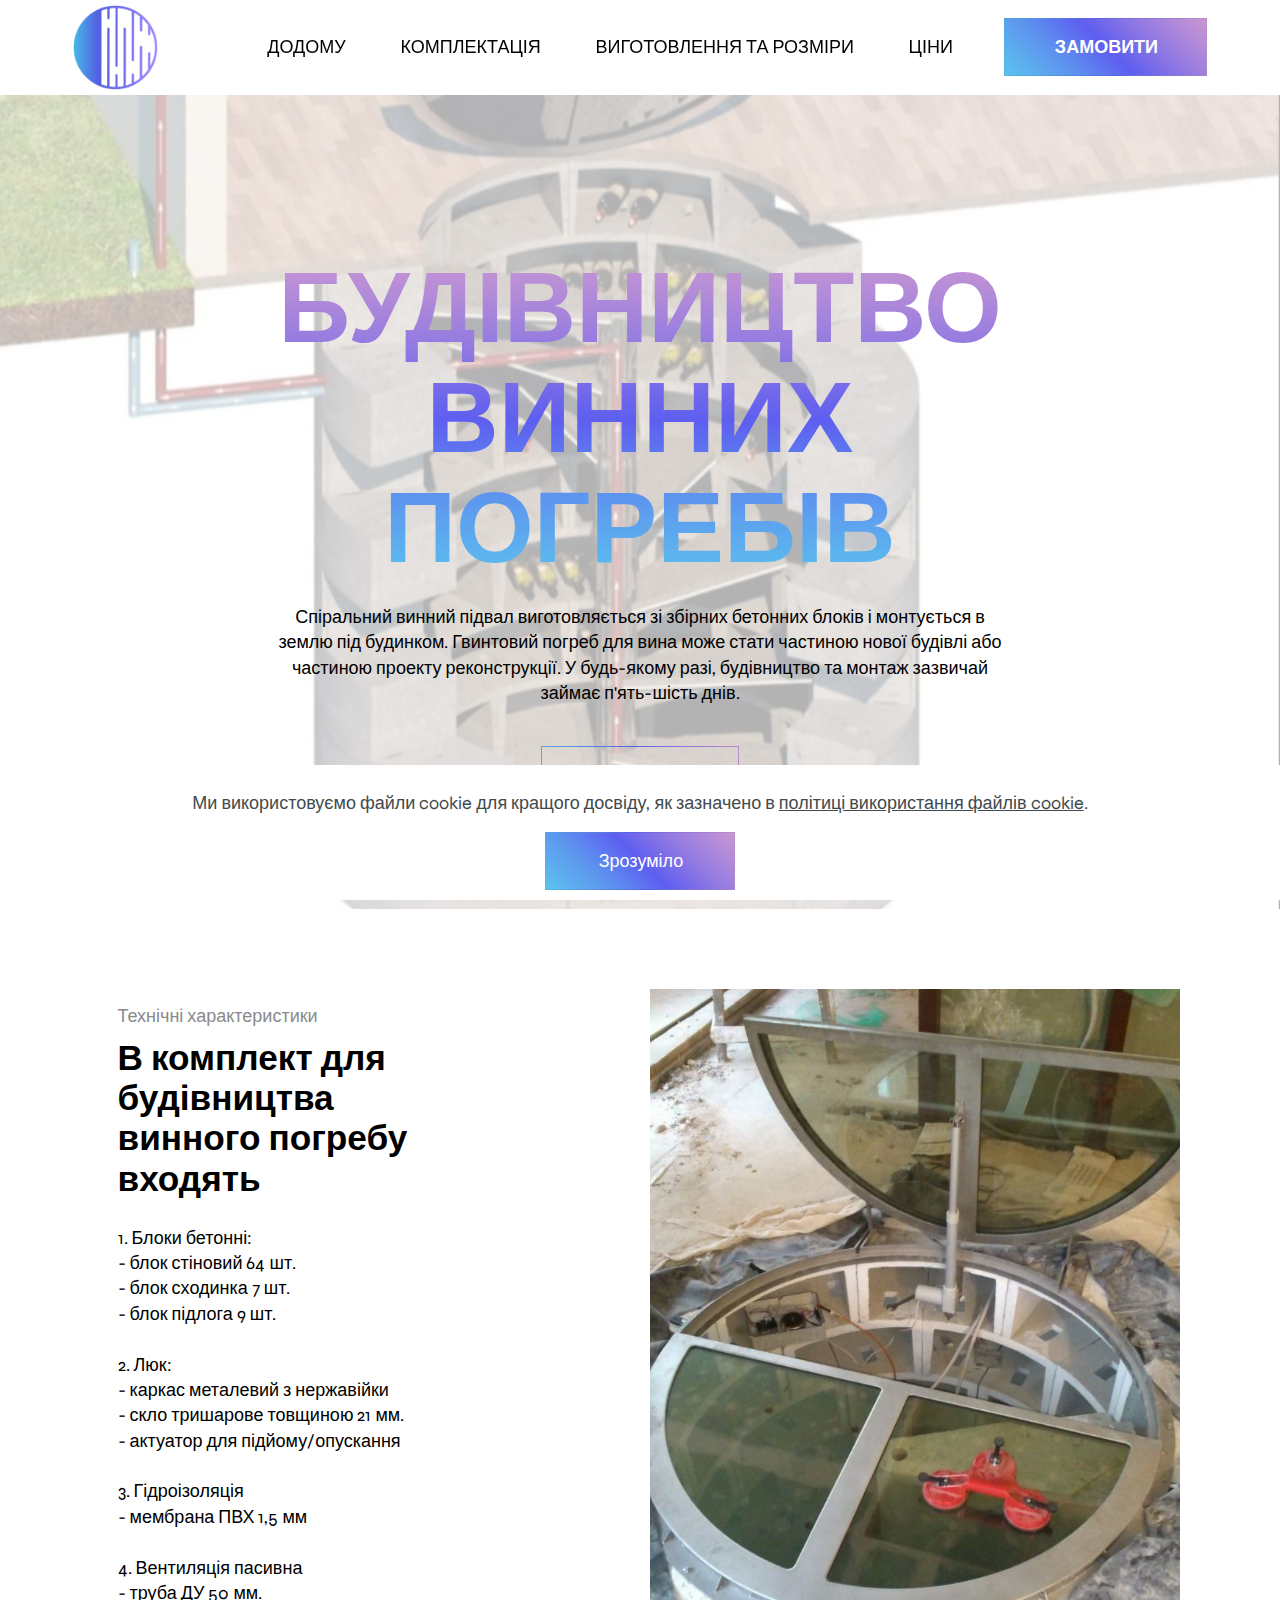
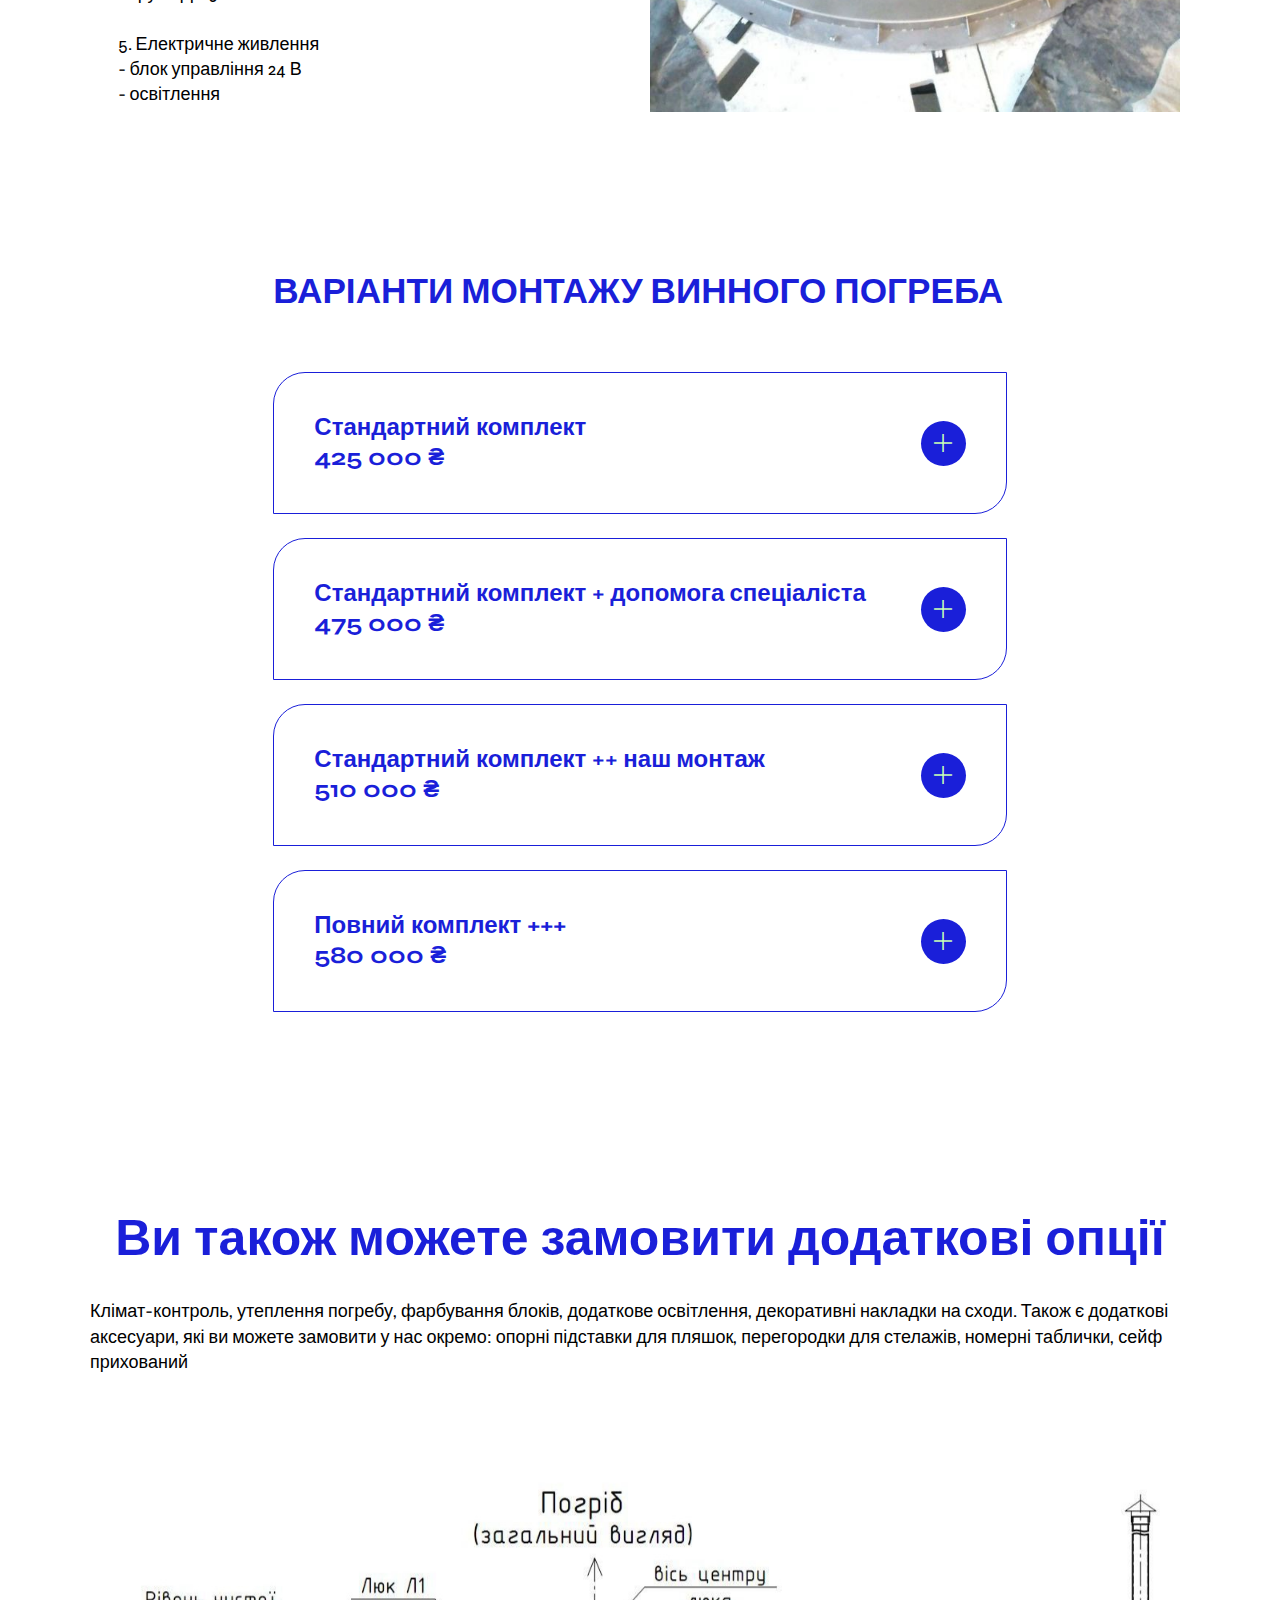
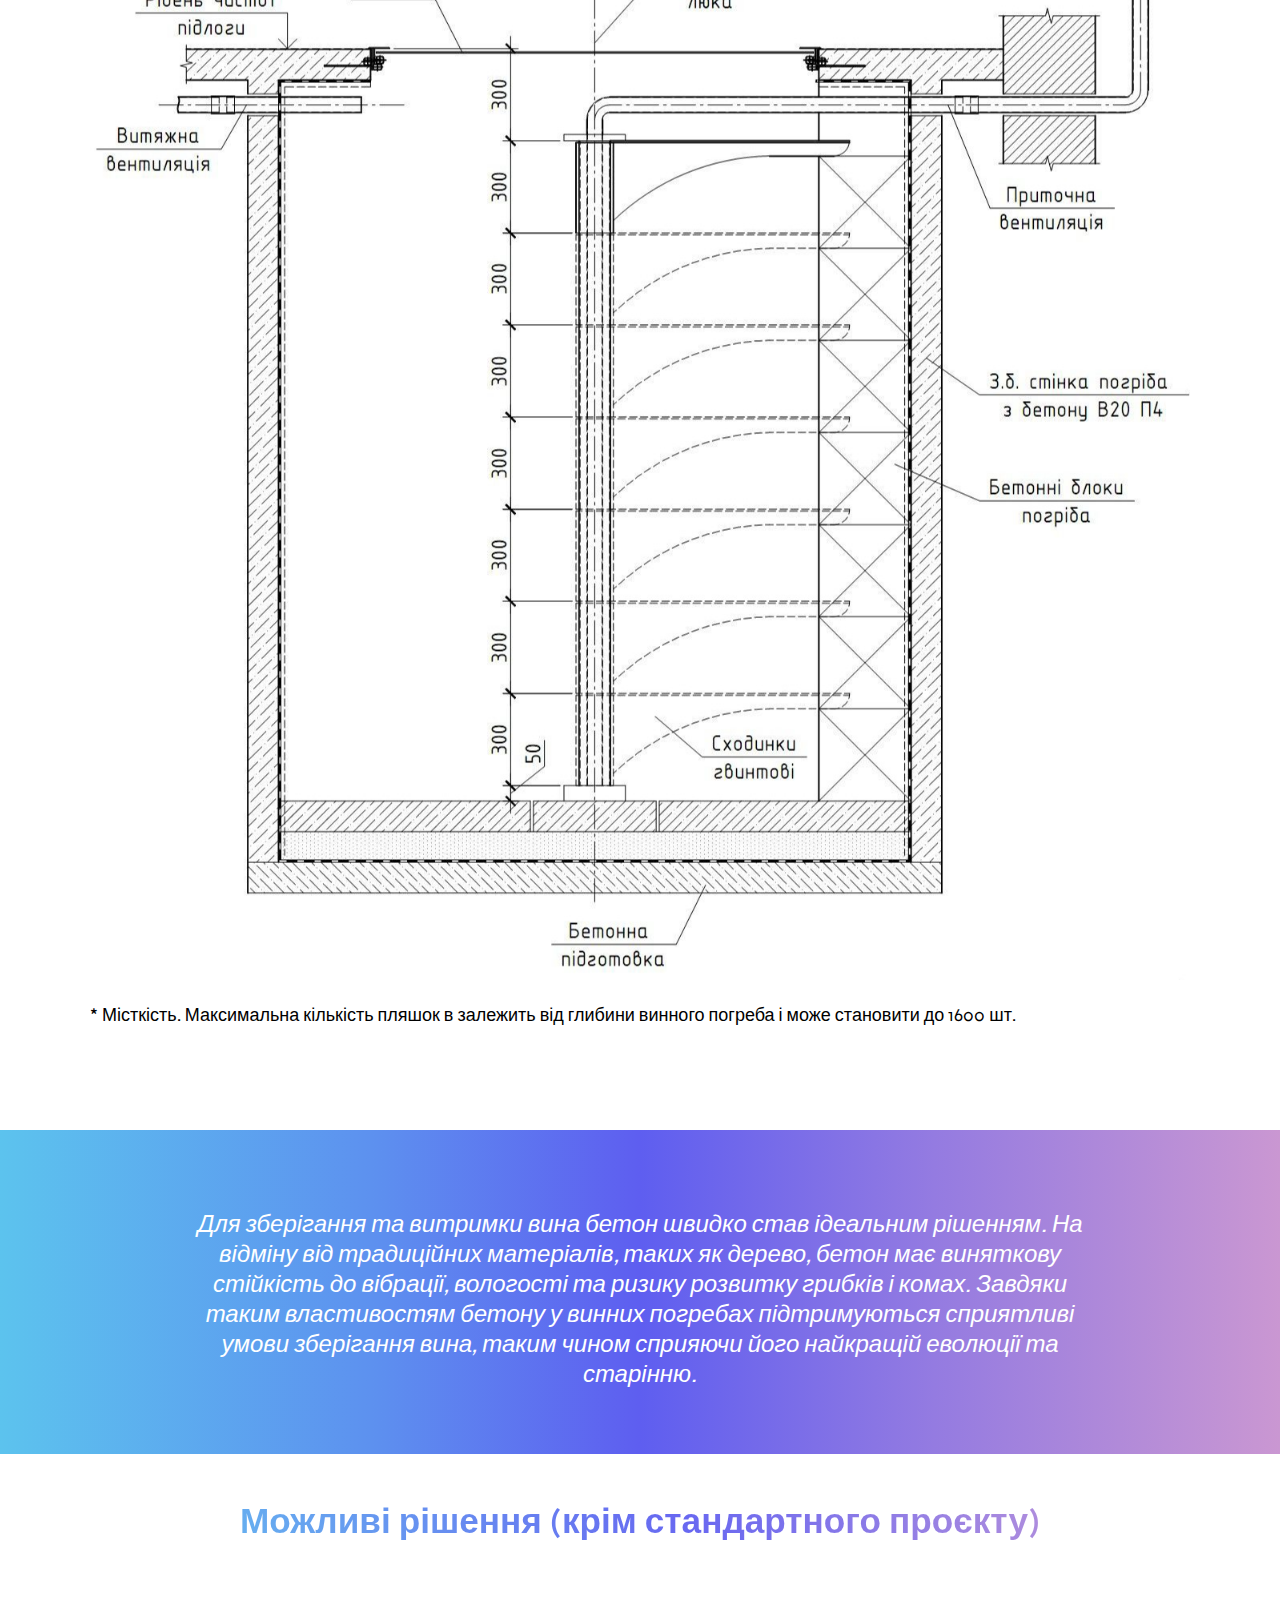
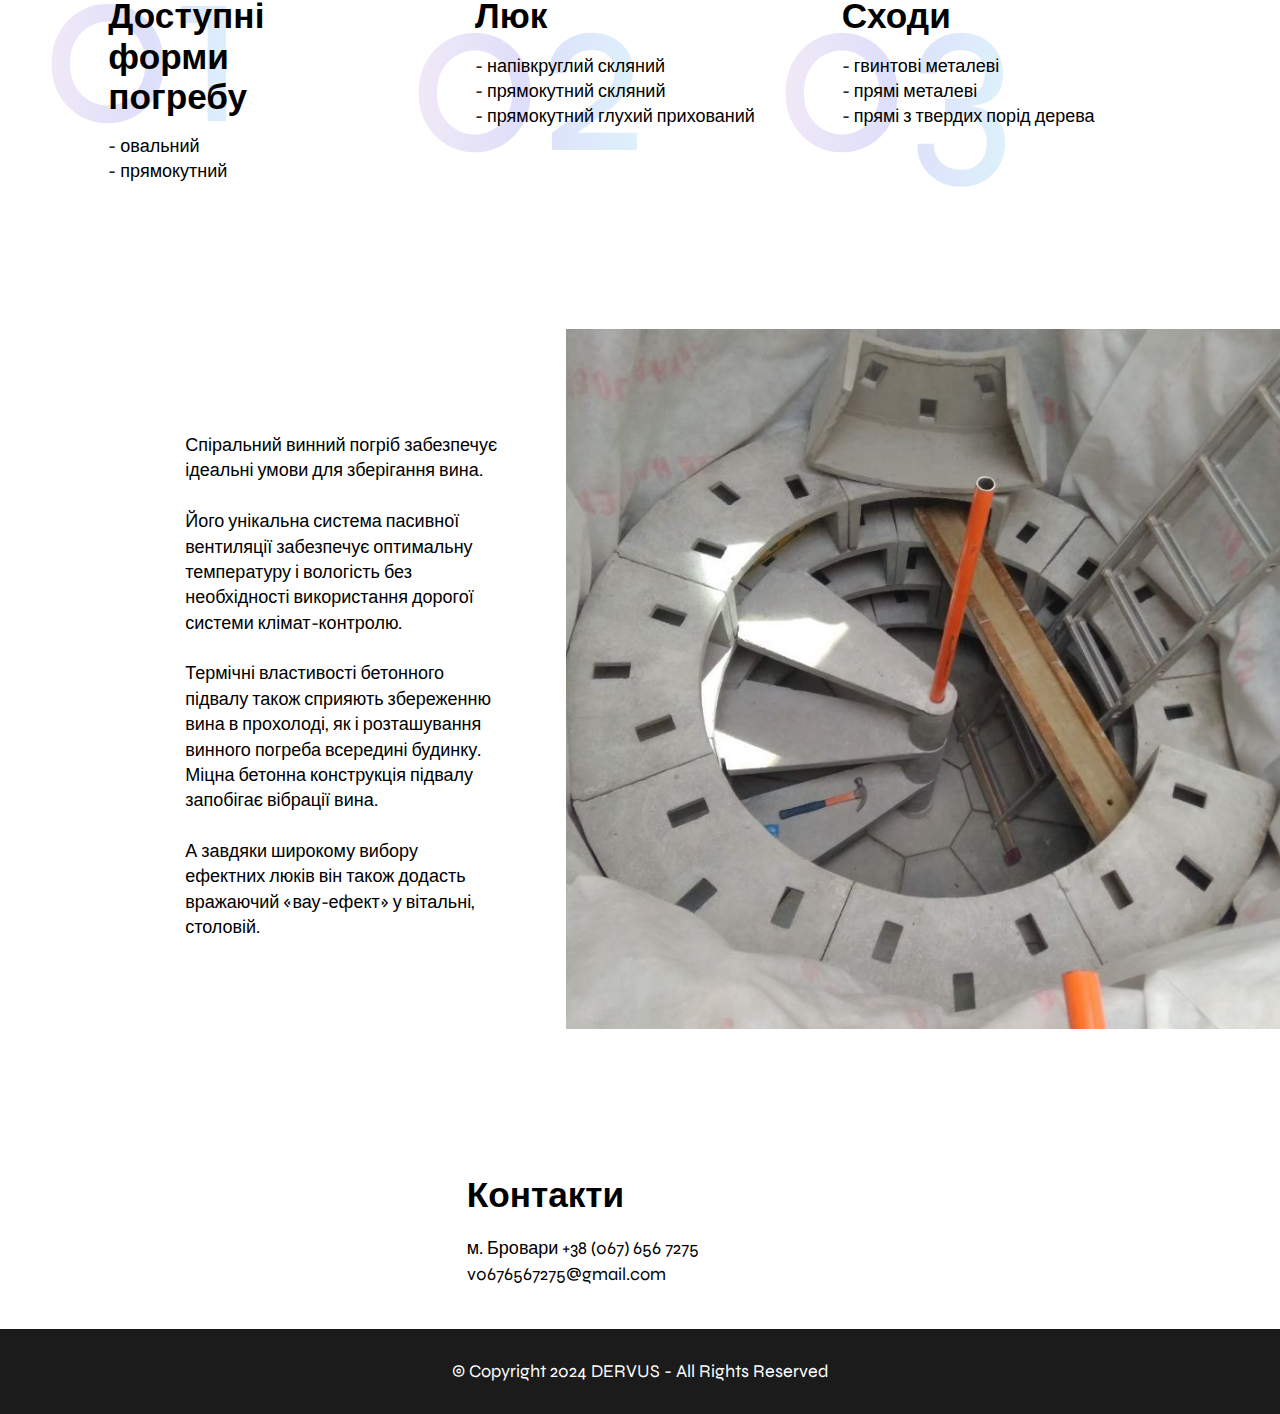
==== commit ea6c86a9: "create github pages" ====
--- a/construction.html
+++ b/construction.html
@@ -19,7 +19,7 @@
   <link rel="stylesheet" href="assets/theme/css/style.css">
   <link rel="preload" href="https://fonts.googleapis.com/css?family=Syne:400,500,600,700,800&display=swap" as="style" onload="this.onload=null;this.rel='stylesheet'">
   <noscript><link rel="stylesheet" href="https://fonts.googleapis.com/css?family=Syne:400,500,600,700,800&display=swap"></noscript>
-  <link rel="preload" as="style" href="assets/mobirise/css/mbr-additional.css?v=3YbMVq"><link rel="stylesheet" href="assets/mobirise/css/mbr-additional.css?v=3YbMVq" type="text/css">
+  <link rel="preload" as="style" href="assets/mobirise/css/mbr-additional.css?v=mHml6K"><link rel="stylesheet" href="assets/mobirise/css/mbr-additional.css?v=mHml6K" type="text/css">
 
   
   
@@ -52,7 +52,7 @@
                 <ul class="navbar-nav nav-dropdown" data-app-modern-menu="true"><li class="nav-item"><a class="nav-link link text-black text-primary display-7" href="index.html#top">ДОДОМУ</a></li>
                     
                     <li class="nav-item"><a class="nav-link link text-black text-primary display-7" href="index.html#alist1-1">КОМПЛЕКТАЦІЯ</a>
-                    </li><li class="nav-item"><a class="nav-link link text-black text-primary display-7" href="construction.html#top">ВИГОТОВЛЕННЯ ТА РОЗМІРИ</a></li><li class="nav-item"><a class="nav-link link text-black text-primary display-7" href="construction.html#atabs1-o">ЦІНИ</a></li></ul>
+                    </li><li class="nav-item"><a class="nav-link link text-black text-primary display-7" href="construction.html#top">ВИГОТОВЛЕННЯ ТА РОЗМІРИ</a></li><li class="nav-item"><a class="nav-link link text-black text-primary display-7" href="construction.html#list01-u">ЦІНИ</a></li></ul>
                 <div class="mbr-section-btn"><a class="btn btn-primary display-7" href="index.html#acontact1-0"><strong>ЗАМОВИТИ</strong></a></div>
             </div>
 
@@ -112,6 +112,80 @@
     </div>
 </section>
 
+<section data-bs-version="5.1" class="list01 carem5 cid-ufpz4pfC2y" id="list01-u">
+    
+
+    
+    
+
+    <div class="container">
+        <div class="row">
+            <div class="col-12 col-lg-8">
+                <div class="title-wrapper">
+                    <h2 class="mbr-section-title mbr-fonts-style display-5"><strong>ВАРІАНТИ МОНТАЖУ ВИННОГО ПОГРЕБА</strong></h2>
+                </div>
+                <div id="bootstrap-accordion_34" class="panel-group accordionStyles accordion" role="tablist" aria-multiselectable="true">
+                    <div class="card">
+                        <div class="card-header" role="tab" id="headingOne">
+                            <a role="button" class="panel-title collapsed" data-toggle="collapse" data-bs-toggle="collapse" data-core="" href="#collapse1_34" aria-expanded="false" aria-controls="collapse1">
+                                <h4 class="panel-title-edit mbr-fonts-style display-4"><strong>Стандартний комплект</strong><br><strong>425 000 ₴</strong><strong><br></strong></h4>
+                                <span class="sign mbr-iconfont mobi-mbri-plus mobi-mbri"></span>
+                            </a>
+                        </div>
+                        <div id="collapse1_34" class="panel-collapse noScroll collapse" role="tabpanel" aria-labelledby="headingOne" data-parent="#accordion" data-bs-parent="#bootstrap-accordion_34">
+                            <div class="panel-body">
+                                <p class="mbr-fonts-style panel-text display-7">- Ви або ваш підрядник купуєте у нас комплект, який потім встановлює підрядник.<br><br>- Підрядник риє яму для погреба.<br><br>- Набір був спеціально розроблений, щоб<br>дати можливість компетентній групі будівельників самостійно встановити<br>спіральний винний погріб, навіть не маючи жодних попередніх знань чи досвіду.<br><br>- Підвал винний поставляється в модульному<br>форматі та встановлюється за допомогою детальної інструкції з монтажу.<br><br>- Якщо це перший монтаж, і робітники стурбовані рівнем<br>складності, або якщо їм просто потрібна<br>допомога на місці, то ми пропонуємо таку допомогу з досвідченими майстрами.<br><br>- Гарантія на спіральний винний погреб не надається. Дверний мотор має гарантію 1 рік.<br></p>
+                            </div>
+                        </div>
+                    </div>
+                    <div class="card">
+                        <div class="card-header" role="tab" id="headingTwo">
+                            <a role="button" class="panel-title collapsed" data-toggle="collapse" data-bs-toggle="collapse" data-core="" href="#collapse2_34" aria-expanded="false" aria-controls="collapse2">
+                                <h4 class="panel-title-edit mbr-fonts-style display-4"><strong>Стандартний комплект&nbsp;<span style="font-size: 1.5rem; background-color: transparent;"><b>+</b> <b>допомога</b> <b>спеціаліста</b></span><br></strong><span style="font-size: 1.5rem; background-color: transparent;"><strong>475 000 ₴</strong></span></h4>
+                                <span class="sign mbr-iconfont mobi-mbri-plus mobi-mbri"></span>
+                            </a>
+                        </div>
+                        <div id="collapse2_34" class="panel-collapse noScroll collapse" role="tabpanel" aria-labelledby="headingTwo" data-parent="#accordion" data-bs-parent="#bootstrap-accordion_34">
+                            <div class="panel-body">
+                                <p class="mbr-fonts-style panel-text display-7">- Ви або ваш підрядник купуєте монтажний комплект.<br><br>- Підрядник риє яму під погріб.<br><br>- Наш спеціаліст по<br>монтажу буде на місці протягом всього терміну монтажу.<br><br>- Підрядник повинен надати трьох будівельників<br>для виконання робіт з монтажу підвалу.<br><br>- Ми будемо керувати будівельною роботою згідно правил і стандартів, та надамо гарантійний сертифікат.<br><br>- Розрахунки інженера-конструктора.<br>влючено.<br><br>- Погріб матиме стандартну гарантію 5 років, з гарантією 2 роки на люк .<br></p>
+                            </div>
+                        </div>
+                    </div>
+                    <div class="card">
+                        <div class="card-header" role="tab" id="headingThree">
+                            <a role="button" class="panel-title collapsed" data-toggle="collapse" data-bs-toggle="collapse" data-core="" href="#collapse3_34" aria-expanded="false" aria-controls="collapse3">
+                                <h4 class="panel-title-edit mbr-fonts-style display-4"><strong>Стандартний комплект&nbsp;<span style="font-size: 1.5rem; background-color: transparent;"><b>++</b> <b>наш</b> <b>монтаж</b></span><br></strong><span style="font-size: 1.5rem; background-color: transparent;"><strong>510 000 ₴</strong></span></h4>
+                                <span class="sign mbr-iconfont mobi-mbri-plus mobi-mbri"></span>
+                            </a>
+                        </div>
+                        <div id="collapse3_34" class="panel-collapse noScroll collapse" role="tabpanel" aria-labelledby="headingThree" data-parent="#accordion" data-bs-parent="#bootstrap-accordion_34">
+                            <div class="panel-body">
+                                <p class="mbr-fonts-style panel-text display-7">- Ви або ваш підрядник купуєте монтажний комплект.<br><br>- Підрядник риє яму для погребу.<br><br>- Наша команда здійснює монтаж.<br><br>- Ми будемо керувати будівельною роботою згідно правил і стандартів, та надамо гарантійний сертифікат.<br><br>- Розрахунки інженера-конструктора влючено.<br><br>- Повний супровід управління проектом<br>протягом усього періоду будівництва.<br><br>- Підвал матиме стандартну гарантію 5 років, з гарантією 2 роки на люк .<br></p>
+                            </div>
+                        </div>
+                    </div>
+                    <div class="card">
+                        <div class="card-header" role="tab" id="headingFour">
+                            <a role="button" class="panel-title collapsed" data-toggle="collapse" data-bs-toggle="collapse" data-core="" href="#collapse4_34" aria-expanded="false" aria-controls="collapse4">
+                                <h4 class="panel-title-edit mbr-fonts-style display-4">
+                                    <strong>Повний комплект +++</strong><br><strong>580 000 ₴&nbsp;</strong></h4>
+                                <span class="sign mbr-iconfont mobi-mbri-plus mobi-mbri"></span>
+                            </a>
+                        </div>
+                        <div id="collapse4_34" class="panel-collapse noScroll collapse" role="tabpanel" aria-labelledby="headingFour" data-parent="#accordion" data-bs-parent="#bootstrap-accordion_34">
+                            <div class="panel-body">
+                                <p class="mbr-fonts-style panel-text display-7">- Ви або ваш підрядник купуєте монтажний комплект.<br><br>- Наші спеціалісти копають яму та виконують всі монтажні роботи.<br><br>- Будь-які допоміжні роботи, такі як демонтаж підлоги виконуємо самостійно.<br><br>- Ми будемо керувати будівельною роботою згідно правил і стандартів, та надаємо гарантійний сертифікат.<br><br>- Розрахунки інженера-конструктора включено.<br><br>- Повний супровід управління проєктом протягом всього періоду будівництва.<br><br>- Підвал матиме стандартну гарантію 5 років, з гарантією 2 роки на люк .<br></p>
+                            </div>
+                        </div>
+                    </div>
+                    
+                    
+                </div>
+            </div>
+        </div>
+    </div>
+</section>
+
 <section data-bs-version="5.1" class="content1 cid-ufnjHTemu4" id="acontent1-8">
     
     
@@ -121,94 +195,6 @@
                 <h3 class="mbr-section-title mbr-fonts-style align-center display-2"><strong>Ви також можете замовити додаткові опції</strong></h3>
                 <h4 class="mbr-section-subtitle align-center mbr-fonts-style display-7">Клімат-контроль, утеплення погребу, фарбування блоків, додаткове освітлення, декоративні накладки на сходи. Також є додаткові аксесуари, які ви можете замовити у нас окремо: опорні підставки для пляшок, перегородки для стелажів, номерні таблички, сейф прихований<div><br><div><br></div></div></h4>
                 
-            </div>
-        </div>
-    </div>
-</section>
-
-<section data-bs-version="5.1" class="tabs1 cid-ufp21ALzH3" id="atabs1-o">
-
-    
-
-    
-
-    <div class="container-fluid">
-        <div class="row justify-content-center">
-            <div class="col-12 col-text">
-                <div class="text-container">
-                    <div class="text-wrapper">
-                        
-                        <h2 class="mbr-section-title mbr-fonts-style display-5"><strong>ВАРІАНТИ МОНТАЖУ ВИННОГО ПОГРЕБА</strong></h2>
-                        <div class="col-tabs">
-                            <ul class="nav nav-tabs mb-4" role="tablist">
-                                <li class="nav-item first mbr-fonts-style"><a class="nav-link mbr-fonts-style show active display-4" role="tab" data-toggle="tab" data-bs-toggle="tab" href="#tab21" aria-selected="true"><strong>База</strong></a></li>
-                                <li class="nav-item"><a class="nav-link mbr-fonts-style active display-4" role="tab" data-toggle="tab" data-bs-toggle="tab" href="#tab22" aria-selected="true"><strong>Стандарт</strong></a></li>
-                                <li class="nav-item"><a class="nav-link mbr-fonts-style active display-4" role="tab" data-toggle="tab" data-bs-toggle="tab" href="#tab23" aria-selected="true"><strong>Преміум</strong></a></li>
-                            </ul>
-                            <div class="tab-content">
-                                <div id="tab21" class="tab-pane in active" role="tabpanel">
-                                    <div class="row tabs-row">
-                                        <div class="col-md-12">
-                                            <p class="mbr-text mbr-fonts-style display-5"><strong>425 000 </strong>грн<strong>.</strong><br></p>
-                                            <ul class="list mbr-fonts-style display-7">
-                                                <li>
-                                                    Lorem ipsum dolor est.
-                                                </li>
-                                                <li>
-                                                    Aliquam lorem ante.
-                                                </li>
-                                                <li>
-                                                    Phasellus viverra nulla.
-                                                </li>
-                                                <li>
-                                                    Curabitur ullamcorper.
-                                                </li>
-                                            </ul>
-                                        </div>
-                                    </div>
-                                </div>
-                                <div id="tab22" class="tab-pane" role="tabpanel">
-                                    <div class="row">
-                                        <div class="col-md-12">
-                                            <p class="mbr-text mbr-fonts-style display-5"><strong>
-                                                510 000 </strong>грн.</p>
-                                            <ul class="list mbr-fonts-style display-7">
-                                                <li>Maecenas nec odio ante.</li>
-                                                <li>Etiam amet orci eget.</li>
-                                                <li>Phasellus nec tincidunt.</li>
-                                            </ul>
-                                        </div>
-                                    </div>
-                                </div>
-                                <div id="tab23" class="tab-pane" role="tabpanel">
-                                    <div class="row">
-                                        <div class="col-md-12">
-                                            <p class="mbr-text mbr-fonts-style display-5"><strong>
-                                                580 000 </strong>грн<strong>.
-                                            </strong></p>
-                                            <ul class="list mbr-fonts-style display-7">
-                                                <li>Donec pede justo, fringilla.</li>
-                                                <li>Viverra quis, feugiat tellus.</li>
-                                                <li>Aenean commodo eget dolor.</li>
-                                                <li>Etiam orci eget eros.</li>
-                                                <li>Phasellus nec tincidunt.</li>
-                                            </ul>
-                                        </div>
-                                    </div>
-                                </div>
-                            </div>
-                        </div>
-
-                    </div>
-                </div>
-            </div>
-
-            <div class="col-12 col-img">
-                <div class="img-container">
-                    <div class="img-wrap">
-                        <img src="assets/images/2024-04-18-10.28.55-1280x960.jpeg" alt="">
-                    </div>
-                </div>
             </div>
         </div>
     </div>
@@ -243,7 +229,7 @@
         <div class="row justify-content-center">
             <div class="col-md-12 col-lg-10">
                 
-                <h3 class="mbr-section-title mbr-fonts-style align-center display-5"><div><em>Для зберігання та витримки вина бетон швидко став ідеальним рішенням. На відміну від традиційних матеріалів, таких як дерево, бетон має виняткову стійкість до вібрації, вологості та ризику розвитку грибків і комах. Завдяки таким властивостям бетону у винних погребах підтримуються сприятливі умови зберігання вина, таким чином сприяючи його найкращій еволюції та старінню.</em></div><div><em><br></em></div></h3>
+                <h3 class="mbr-section-title mbr-fonts-style align-center display-4"><div><em>Для зберігання та витримки вина бетон швидко став ідеальним рішенням. На відміну від традиційних матеріалів, таких як дерево, бетон має виняткову стійкість до вібрації, вологості та ризику розвитку грибків і комах. Завдяки таким властивостям бетону у винних погребах підтримуються сприятливі умови зберігання вина, таким чином сприяючи його найкращій еволюції та старінню.</em></div></h3>
                 
                 
             </div>
@@ -362,7 +348,7 @@
                         <h4 class="card-title mbr-fonts-style align-left display-5">
                            <strong>Контакти</strong></h4>
                         <p class="mbr-text mbr-fonts-style display-7">
-                            м. Конотоп +38 (067) 656 7275<br>v0676567275@gmail.com<br></p>
+                            м. Бровари +38 (067) 656 7275<br>v0676567275@gmail.com<br></p>
                     </div>
                 </div>
             </div>
@@ -397,7 +383,7 @@
   <script src="assets/smoothscroll/smooth-scroll.js"></script>
   <script src="assets/ytplayer/index.js"></script>
   <script src="assets/dropdown/js/navbar-dropdown.js"></script>
-  <script src="assets/mbr-tabs/mbr-tabs.js"></script>
+  <script src="assets/mbr-switch-arrow/mbr-switch-arrow.js"></script>
   <script src="assets/theme/js/script.js"></script>
   
   
--- a/assets/mobirise/css/mbr-additional.css
+++ b/assets/mobirise/css/mbr-additional.css
@@ -3144,6 +3144,98 @@
     padding: 0 10px;
   }
 }
+.cid-ufpz4pfC2y {
+  padding-top: 5rem;
+  padding-bottom: 5rem;
+  background-color: #ffffff;
+}
+.cid-ufpz4pfC2y .mbr-fallback-image.disabled {
+  display: none;
+}
+.cid-ufpz4pfC2y .mbr-fallback-image {
+  display: block;
+  background-size: cover;
+  background-position: center center;
+  width: 100%;
+  height: 100%;
+  position: absolute;
+  top: 0;
+}
+@media (max-width: 992px) {
+  .cid-ufpz4pfC2y .container {
+    padding: 0 30px;
+  }
+}
+.cid-ufpz4pfC2y .row {
+  justify-content: center;
+}
+.cid-ufpz4pfC2y .title-wrapper .mbr-section-title {
+  margin-bottom: 60px;
+}
+@media (max-width: 992px) {
+  .cid-ufpz4pfC2y .title-wrapper .mbr-section-title {
+    margin-bottom: 40px;
+  }
+}
+.cid-ufpz4pfC2y .panel-group .card {
+  border-radius: 2rem 0 2rem 0 !important;
+  border: 1px solid #1a1fd9;
+  margin-bottom: 24px;
+  padding: 40px;
+}
+@media (max-width: 992px) {
+  .cid-ufpz4pfC2y .panel-group .card {
+    padding: 30px 20px;
+  }
+}
+.cid-ufpz4pfC2y .panel-group .card .card-header {
+  background-color: transparent;
+  border: none;
+  border-radius: 0;
+  padding: 0;
+}
+.cid-ufpz4pfC2y .panel-group .card .card-header .panel-title {
+  display: flex;
+  justify-content: space-between;
+  align-items: center;
+  width: 100%;
+}
+.cid-ufpz4pfC2y .panel-group .card .card-header .panel-title .panel-title-edit {
+  margin-bottom: 0;
+}
+.cid-ufpz4pfC2y .panel-group .card .card-header .panel-title .mbr-iconfont {
+  display: inline-flex;
+  align-items: center;
+  justify-content: center;
+  font-size: 18px;
+  width: 45px;
+  height: 45px;
+  min-width: 45px;
+  transition: all 0.3s ease-in-out;
+  color: #c7fcb5;
+  background-color: #1a1fd9;
+  border-radius: 100%;
+  margin-left: 20px;
+}
+.cid-ufpz4pfC2y .panel-group .card .card-header .panel-title:not(.collapsed) .mbr-iconfont {
+  transform: rotate(45deg);
+}
+.cid-ufpz4pfC2y .panel-group .card .panel-collapse .panel-body {
+  padding-top: 30px;
+}
+.cid-ufpz4pfC2y .panel-group .card .panel-collapse .panel-body .panel-text {
+  margin-bottom: 0;
+}
+.cid-ufpz4pfC2y .mbr-section-title {
+  color: #1a1fd9;
+}
+.cid-ufpz4pfC2y .panel-title-edit {
+  color: #1a1fd9;
+  text-align: left;
+}
+.cid-ufpz4pfC2y .panel-text {
+  color: #144031;
+}
 .cid-ufnjHTemu4 {
   padding-top: 6rem;
   padding-bottom: 0rem;
@@ -3160,213 +3252,6 @@
 }
 .cid-ufnjHTemu4 .mbr-section-btn {
   margin-top: 20px;
-}
-.cid-ufp21ALzH3 {
-  padding-top: 5rem;
-  padding-bottom: 5rem;
-  background-color: #ffffff;
-}
-.cid-ufp21ALzH3 .row:not(.tabs-row) {
-  flex-direction: row-reverse;
-}
-.cid-ufp21ALzH3 .container-fluid {
-  padding: 0;
-}
-.cid-ufp21ALzH3 .row {
-  align-items: center;
-  width: 100%;
-  padding-right: calc((100% - 1300px)/ 2) !important;
-}
-@media (max-width: 1400px) {
-  .cid-ufp21ALzH3 .row {
-    align-items: flex-start;
-  }
-}
-@media (max-width: 1440px) {
-  .cid-ufp21ALzH3 .row {
-    padding-right: calc((100% - 1100px)/ 2) !important;
-  }
-}
-@media (max-width: 1200px) {
-  .cid-ufp21ALzH3 .row {
-    padding-right: calc((100% - 960px)/ 2) !important;
-  }
-}
-@media (max-width: 1024px) {
-  .cid-ufp21ALzH3 .row {
-    padding-right: calc((100% - 86%)/ 2) !important;
-  }
-}
-.cid-ufp21ALzH3 .col-tabs .tab-content .tabs-row {
-  padding: 0 !important;
-}
-.cid-ufp21ALzH3 .col-text {
-  width: 100%;
-}
-@media (min-width: 1024px) {
-  .cid-ufp21ALzH3 .col-text {
-    width: 45%;
-  }
-}
-@media (min-width: 1441px) {
-  .cid-ufp21ALzH3 .col-text {
-    width: 34%;
-  }
-}
-.cid-ufp21ALzH3 .text-container {
-  padding: 0 30px 0 0;
-  padding: 0 0 0  30px ;
-}
-@media (min-width: 768px) {
-  .cid-ufp21ALzH3 .text-container {
-    padding: 0 10% 0 0;
-    padding: 0 0 0 10%;
-  }
-}
-.cid-ufp21ALzH3 .text-wrapper {
-  display: flex;
-  flex-direction: column;
-  align-items: flex-start;
-}
-.cid-ufp21ALzH3 .label-text {
-  width: 100%;
-  margin-top: 10px;
-  margin-bottom: 10px;
-  color: #8A8A8A;
-}
-.cid-ufp21ALzH3 .mbr-section-title {
-  width: 100%;
-  color: #000000;
-  margin-bottom: 20px;
-}
-.cid-ufp21ALzH3 .col-img {
-  width: 100%;
-  padding-top: 50px;
-}
-@media (min-width: 1024px) {
-  .cid-ufp21ALzH3 .col-img {
-    width: 55%;
-    padding-top: 0;
-  }
-}
-@media (min-width: 1441px) {
-  .cid-ufp21ALzH3 .col-img {
-    width: 66%;
-  }
-}
-.cid-ufp21ALzH3 .img-container {
-  display: flex;
-  justify-content: center;
-  align-items: flex-start;
-  width: 100%;
-  height: 100%;
-}
-.cid-ufp21ALzH3 .img-container img {
-  max-width: 100%;
-  max-height: 100%;
-  width: 100%;
-  height: auto;
-}
-.cid-ufp21ALzH3 .col-tabs {
-  padding: 10px 0 0 0;
-}
-@media (min-width: 768px) {
-  .cid-ufp21ALzH3 .col-tabs {
-    padding: 3% 25% 0 0;
-  }
-}
-@media (min-width: 1025px) {
-  .cid-ufp21ALzH3 .col-tabs {
-    padding: 17px 0 0 0;
-  }
-}
-.cid-ufp21ALzH3 .nav-tabs .nav-item.open .nav-link:focus,
-.cid-ufp21ALzH3 .nav-tabs .nav-link.active:focus {
-  outline: none;
-}
-.cid-ufp21ALzH3 .nav-tabs {
-  flex-wrap: nowrap;
-  padding-bottom: 8px;
-  border-bottom: 1px solid #57b8e0;
-}
-@media (max-width: 680px) {
-  .cid-ufp21ALzH3 .nav-tabs {
-    flex-direction: column;
-    justify-content: flex-start;
-  }
-}
-.cid-ufp21ALzH3 .nav-item {
-  position: relative;
-  color: #000000;
-}
-.cid-ufp21ALzH3 .nav-tabs .nav-link {
-  transition: all .5s;
-  border: none;
-  color: #000000 !important;
-}
-.cid-ufp21ALzH3 .nav-tabs .nav-link:after {
-  content: '';
-  width: 0;
-  left: 0;
-  height: 1px;
-  position: absolute;
-  bottom: -9px;
-  background-color: #000000;
-  transition: width 0.48s cubic-bezier(0.77, 0, 0.175, 1);
-}
-@media (max-width: 680px) {
-  .cid-ufp21ALzH3 .nav-tabs .nav-link:after {
-    bottom: -2px;
-  }
-}
-.cid-ufp21ALzH3 .nav-tabs .nav-item:not(:first-child) {
-  margin-left: 68px;
-}
-@media (max-width: 680px) {
-  .cid-ufp21ALzH3 .nav-tabs .nav-item {
-    margin: 0 0 12px 0 !important;
-    width: max-content;
-  }
-}
-@media (max-width: 680px) {
-  .cid-ufp21ALzH3 .nav-tabs .nav-item:last-child {
-    margin: 0 !important;
-  }
-}
-.cid-ufp21ALzH3 .mbr-text {
-  letter-spacing: inherit;
-  color: #000000;
-  width: 100%;
-  margin-bottom: 25px;
-}
-.cid-ufp21ALzH3 .list {
-  list-style-type: none;
-  padding-left: 0;
-  margin-bottom: 16px;
-}
-.cid-ufp21ALzH3 .list li {
-  margin-bottom: 7px;
-}
-.cid-ufp21ALzH3 .list li:before {
-  content: '';
-  height: 4px;
-  width: 4px;
-  border-radius: 50%;
-  display: inline-block;
-  background: currentColor;
-  vertical-align: middle;
-  margin-right: 5px;
-}
-.cid-ufp21ALzH3 .nav-link,
-.cid-ufp21ALzH3 .nav-link.active {
-  padding: 0;
-  background-color: transparent;
-}
-.cid-ufp21ALzH3 .nav-tabs .nav-link.active {
-  color: #000000;
-}
-.cid-ufp21ALzH3 .nav-tabs .nav-link.active:after {
-  width: 100%;
 }
 .cid-ufnjHUKDeT {
   padding-top: 2rem;
--- a/assets/mobirise/css/mbr-additional.css
+++ b/assets/mobirise/css/mbr-additional.css
@@ -3144,6 +3144,98 @@
     padding: 0 10px;
   }
 }
+.cid-ufpz4pfC2y {
+  padding-top: 5rem;
+  padding-bottom: 5rem;
+  background-color: #ffffff;
+}
+.cid-ufpz4pfC2y .mbr-fallback-image.disabled {
+  display: none;
+}
+.cid-ufpz4pfC2y .mbr-fallback-image {
+  display: block;
+  background-size: cover;
+  background-position: center center;
+  width: 100%;
+  height: 100%;
+  position: absolute;
+  top: 0;
+}
+@media (max-width: 992px) {
+  .cid-ufpz4pfC2y .container {
+    padding: 0 30px;
+  }
+}
+.cid-ufpz4pfC2y .row {
+  justify-content: center;
+}
+.cid-ufpz4pfC2y .title-wrapper .mbr-section-title {
+  margin-bottom: 60px;
+}
+@media (max-width: 992px) {
+  .cid-ufpz4pfC2y .title-wrapper .mbr-section-title {
+    margin-bottom: 40px;
+  }
+}
+.cid-ufpz4pfC2y .panel-group .card {
+  border-radius: 2rem 0 2rem 0 !important;
+  border: 1px solid #1a1fd9;
+  margin-bottom: 24px;
+  padding: 40px;
+}
+@media (max-width: 992px) {
+  .cid-ufpz4pfC2y .panel-group .card {
+    padding: 30px 20px;
+  }
+}
+.cid-ufpz4pfC2y .panel-group .card .card-header {
+  background-color: transparent;
+  border: none;
+  border-radius: 0;
+  padding: 0;
+}
+.cid-ufpz4pfC2y .panel-group .card .card-header .panel-title {
+  display: flex;
+  justify-content: space-between;
+  align-items: center;
+  width: 100%;
+}
+.cid-ufpz4pfC2y .panel-group .card .card-header .panel-title .panel-title-edit {
+  margin-bottom: 0;
+}
+.cid-ufpz4pfC2y .panel-group .card .card-header .panel-title .mbr-iconfont {
+  display: inline-flex;
+  align-items: center;
+  justify-content: center;
+  font-size: 18px;
+  width: 45px;
+  height: 45px;
+  min-width: 45px;
+  transition: all 0.3s ease-in-out;
+  color: #c7fcb5;
+  background-color: #1a1fd9;
+  border-radius: 100%;
+  margin-left: 20px;
+}
+.cid-ufpz4pfC2y .panel-group .card .card-header .panel-title:not(.collapsed) .mbr-iconfont {
+  transform: rotate(45deg);
+}
+.cid-ufpz4pfC2y .panel-group .card .panel-collapse .panel-body {
+  padding-top: 30px;
+}
+.cid-ufpz4pfC2y .panel-group .card .panel-collapse .panel-body .panel-text {
+  margin-bottom: 0;
+}
+.cid-ufpz4pfC2y .mbr-section-title {
+  color: #1a1fd9;
+}
+.cid-ufpz4pfC2y .panel-title-edit {
+  color: #1a1fd9;
+  text-align: left;
+}
+.cid-ufpz4pfC2y .panel-text {
+  color: #144031;
+}
 .cid-ufnjHTemu4 {
   padding-top: 6rem;
   padding-bottom: 0rem;
@@ -3160,213 +3252,6 @@
 }
 .cid-ufnjHTemu4 .mbr-section-btn {
   margin-top: 20px;
-}
-.cid-ufp21ALzH3 {
-  padding-top: 5rem;
-  padding-bottom: 5rem;
-  background-color: #ffffff;
-}
-.cid-ufp21ALzH3 .row:not(.tabs-row) {
-  flex-direction: row-reverse;
-}
-.cid-ufp21ALzH3 .container-fluid {
-  padding: 0;
-}
-.cid-ufp21ALzH3 .row {
-  align-items: center;
-  width: 100%;
-  padding-right: calc((100% - 1300px)/ 2) !important;
-}
-@media (max-width: 1400px) {
-  .cid-ufp21ALzH3 .row {
-    align-items: flex-start;
-  }
-}
-@media (max-width: 1440px) {
-  .cid-ufp21ALzH3 .row {
-    padding-right: calc((100% - 1100px)/ 2) !important;
-  }
-}
-@media (max-width: 1200px) {
-  .cid-ufp21ALzH3 .row {
-    padding-right: calc((100% - 960px)/ 2) !important;
-  }
-}
-@media (max-width: 1024px) {
-  .cid-ufp21ALzH3 .row {
-    padding-right: calc((100% - 86%)/ 2) !important;
-  }
-}
-.cid-ufp21ALzH3 .col-tabs .tab-content .tabs-row {
-  padding: 0 !important;
-}
-.cid-ufp21ALzH3 .col-text {
-  width: 100%;
-}
-@media (min-width: 1024px) {
-  .cid-ufp21ALzH3 .col-text {
-    width: 45%;
-  }
-}
-@media (min-width: 1441px) {
-  .cid-ufp21ALzH3 .col-text {
-    width: 34%;
-  }
-}
-.cid-ufp21ALzH3 .text-container {
-  padding: 0 30px 0 0;
-  padding: 0 0 0  30px ;
-}
-@media (min-width: 768px) {
-  .cid-ufp21ALzH3 .text-container {
-    padding: 0 10% 0 0;
-    padding: 0 0 0 10%;
-  }
-}
-.cid-ufp21ALzH3 .text-wrapper {
-  display: flex;
-  flex-direction: column;
-  align-items: flex-start;
-}
-.cid-ufp21ALzH3 .label-text {
-  width: 100%;
-  margin-top: 10px;
-  margin-bottom: 10px;
-  color: #8A8A8A;
-}
-.cid-ufp21ALzH3 .mbr-section-title {
-  width: 100%;
-  color: #000000;
-  margin-bottom: 20px;
-}
-.cid-ufp21ALzH3 .col-img {
-  width: 100%;
-  padding-top: 50px;
-}
-@media (min-width: 1024px) {
-  .cid-ufp21ALzH3 .col-img {
-    width: 55%;
-    padding-top: 0;
-  }
-}
-@media (min-width: 1441px) {
-  .cid-ufp21ALzH3 .col-img {
-    width: 66%;
-  }
-}
-.cid-ufp21ALzH3 .img-container {
-  display: flex;
-  justify-content: center;
-  align-items: flex-start;
-  width: 100%;
-  height: 100%;
-}
-.cid-ufp21ALzH3 .img-container img {
-  max-width: 100%;
-  max-height: 100%;
-  width: 100%;
-  height: auto;
-}
-.cid-ufp21ALzH3 .col-tabs {
-  padding: 10px 0 0 0;
-}
-@media (min-width: 768px) {
-  .cid-ufp21ALzH3 .col-tabs {
-    padding: 3% 25% 0 0;
-  }
-}
-@media (min-width: 1025px) {
-  .cid-ufp21ALzH3 .col-tabs {
-    padding: 17px 0 0 0;
-  }
-}
-.cid-ufp21ALzH3 .nav-tabs .nav-item.open .nav-link:focus,
-.cid-ufp21ALzH3 .nav-tabs .nav-link.active:focus {
-  outline: none;
-}
-.cid-ufp21ALzH3 .nav-tabs {
-  flex-wrap: nowrap;
-  padding-bottom: 8px;
-  border-bottom: 1px solid #57b8e0;
-}
-@media (max-width: 680px) {
-  .cid-ufp21ALzH3 .nav-tabs {
-    flex-direction: column;
-    justify-content: flex-start;
-  }
-}
-.cid-ufp21ALzH3 .nav-item {
-  position: relative;
-  color: #000000;
-}
-.cid-ufp21ALzH3 .nav-tabs .nav-link {
-  transition: all .5s;
-  border: none;
-  color: #000000 !important;
-}
-.cid-ufp21ALzH3 .nav-tabs .nav-link:after {
-  content: '';
-  width: 0;
-  left: 0;
-  height: 1px;
-  position: absolute;
-  bottom: -9px;
-  background-color: #000000;
-  transition: width 0.48s cubic-bezier(0.77, 0, 0.175, 1);
-}
-@media (max-width: 680px) {
-  .cid-ufp21ALzH3 .nav-tabs .nav-link:after {
-    bottom: -2px;
-  }
-}
-.cid-ufp21ALzH3 .nav-tabs .nav-item:not(:first-child) {
-  margin-left: 68px;
-}
-@media (max-width: 680px) {
-  .cid-ufp21ALzH3 .nav-tabs .nav-item {
-    margin: 0 0 12px 0 !important;
-    width: max-content;
-  }
-}
-@media (max-width: 680px) {
-  .cid-ufp21ALzH3 .nav-tabs .nav-item:last-child {
-    margin: 0 !important;
-  }
-}
-.cid-ufp21ALzH3 .mbr-text {
-  letter-spacing: inherit;
-  color: #000000;
-  width: 100%;
-  margin-bottom: 25px;
-}
-.cid-ufp21ALzH3 .list {
-  list-style-type: none;
-  padding-left: 0;
-  margin-bottom: 16px;
-}
-.cid-ufp21ALzH3 .list li {
-  margin-bottom: 7px;
-}
-.cid-ufp21ALzH3 .list li:before {
-  content: '';
-  height: 4px;
-  width: 4px;
-  border-radius: 50%;
-  display: inline-block;
-  background: currentColor;
-  vertical-align: middle;
-  margin-right: 5px;
-}
-.cid-ufp21ALzH3 .nav-link,
-.cid-ufp21ALzH3 .nav-link.active {
-  padding: 0;
-  background-color: transparent;
-}
-.cid-ufp21ALzH3 .nav-tabs .nav-link.active {
-  color: #000000;
-}
-.cid-ufp21ALzH3 .nav-tabs .nav-link.active:after {
-  width: 100%;
 }
 .cid-ufnjHUKDeT {
   padding-top: 2rem;
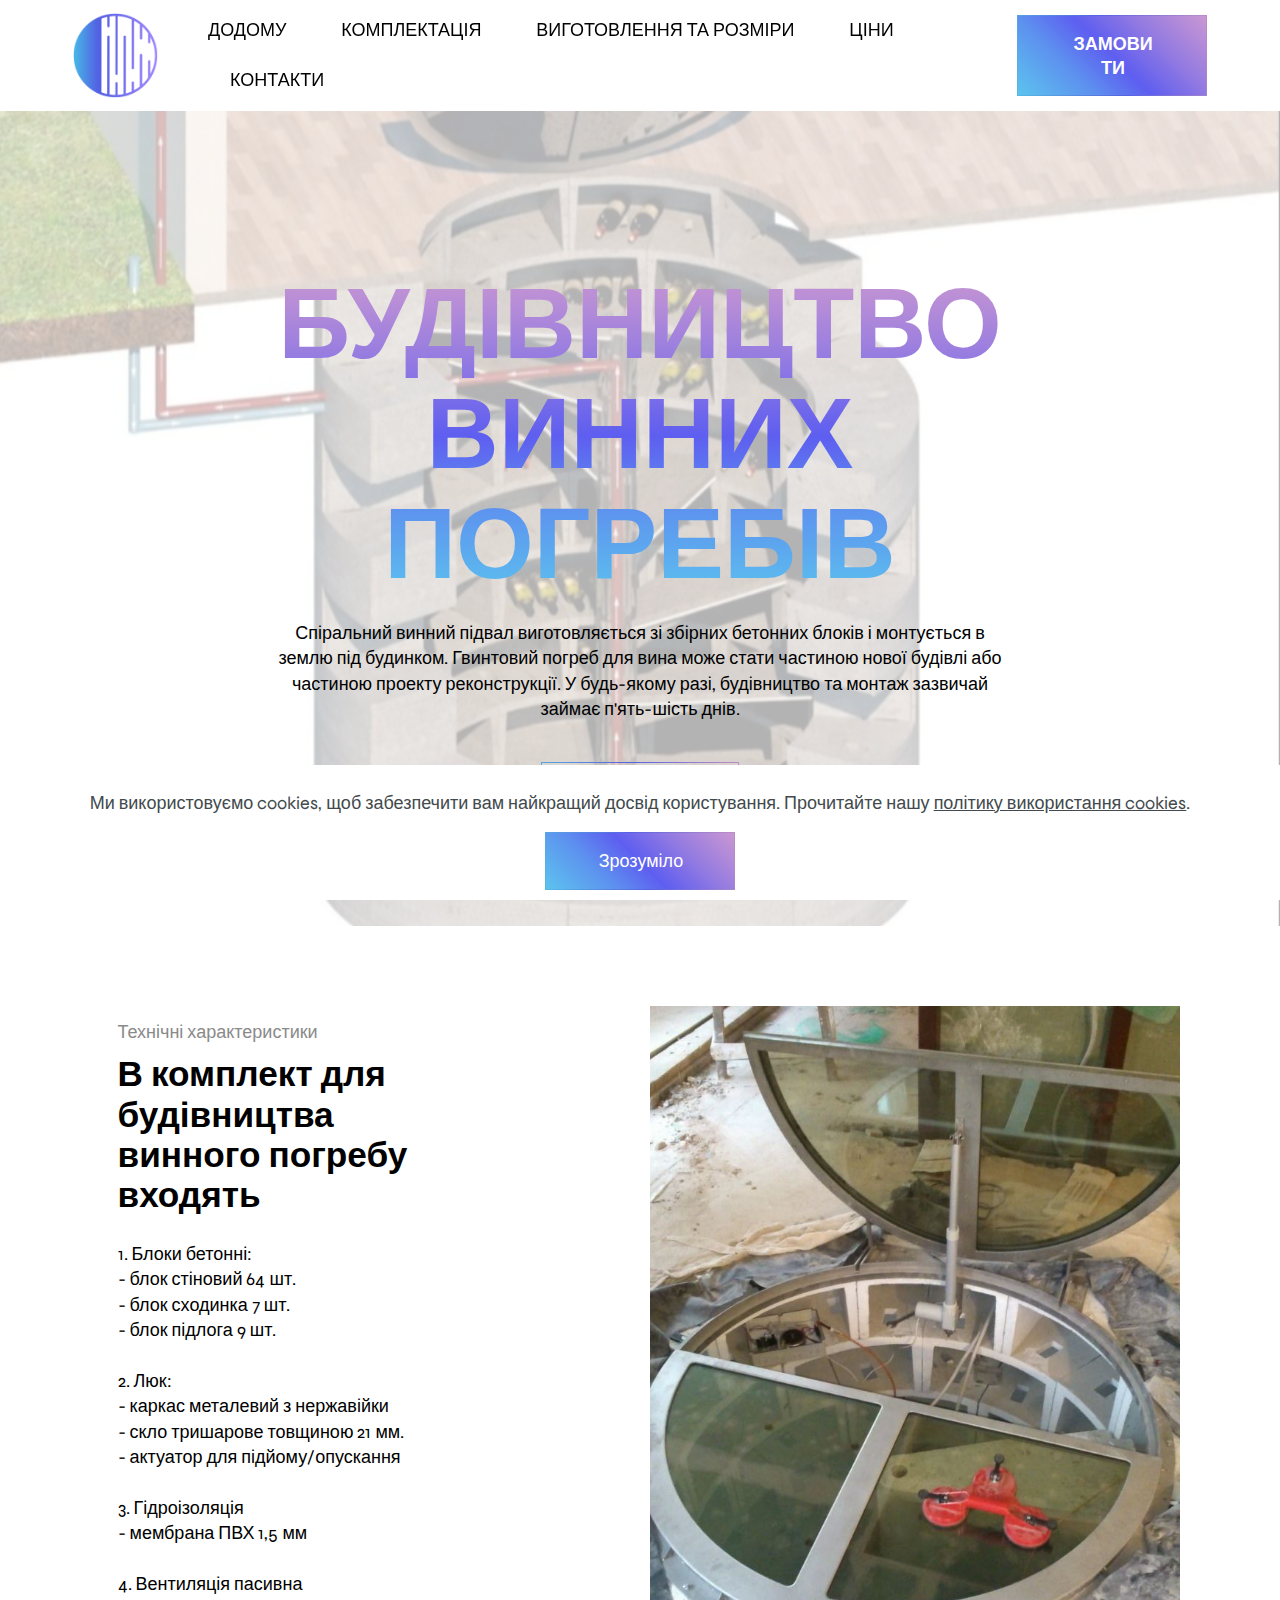
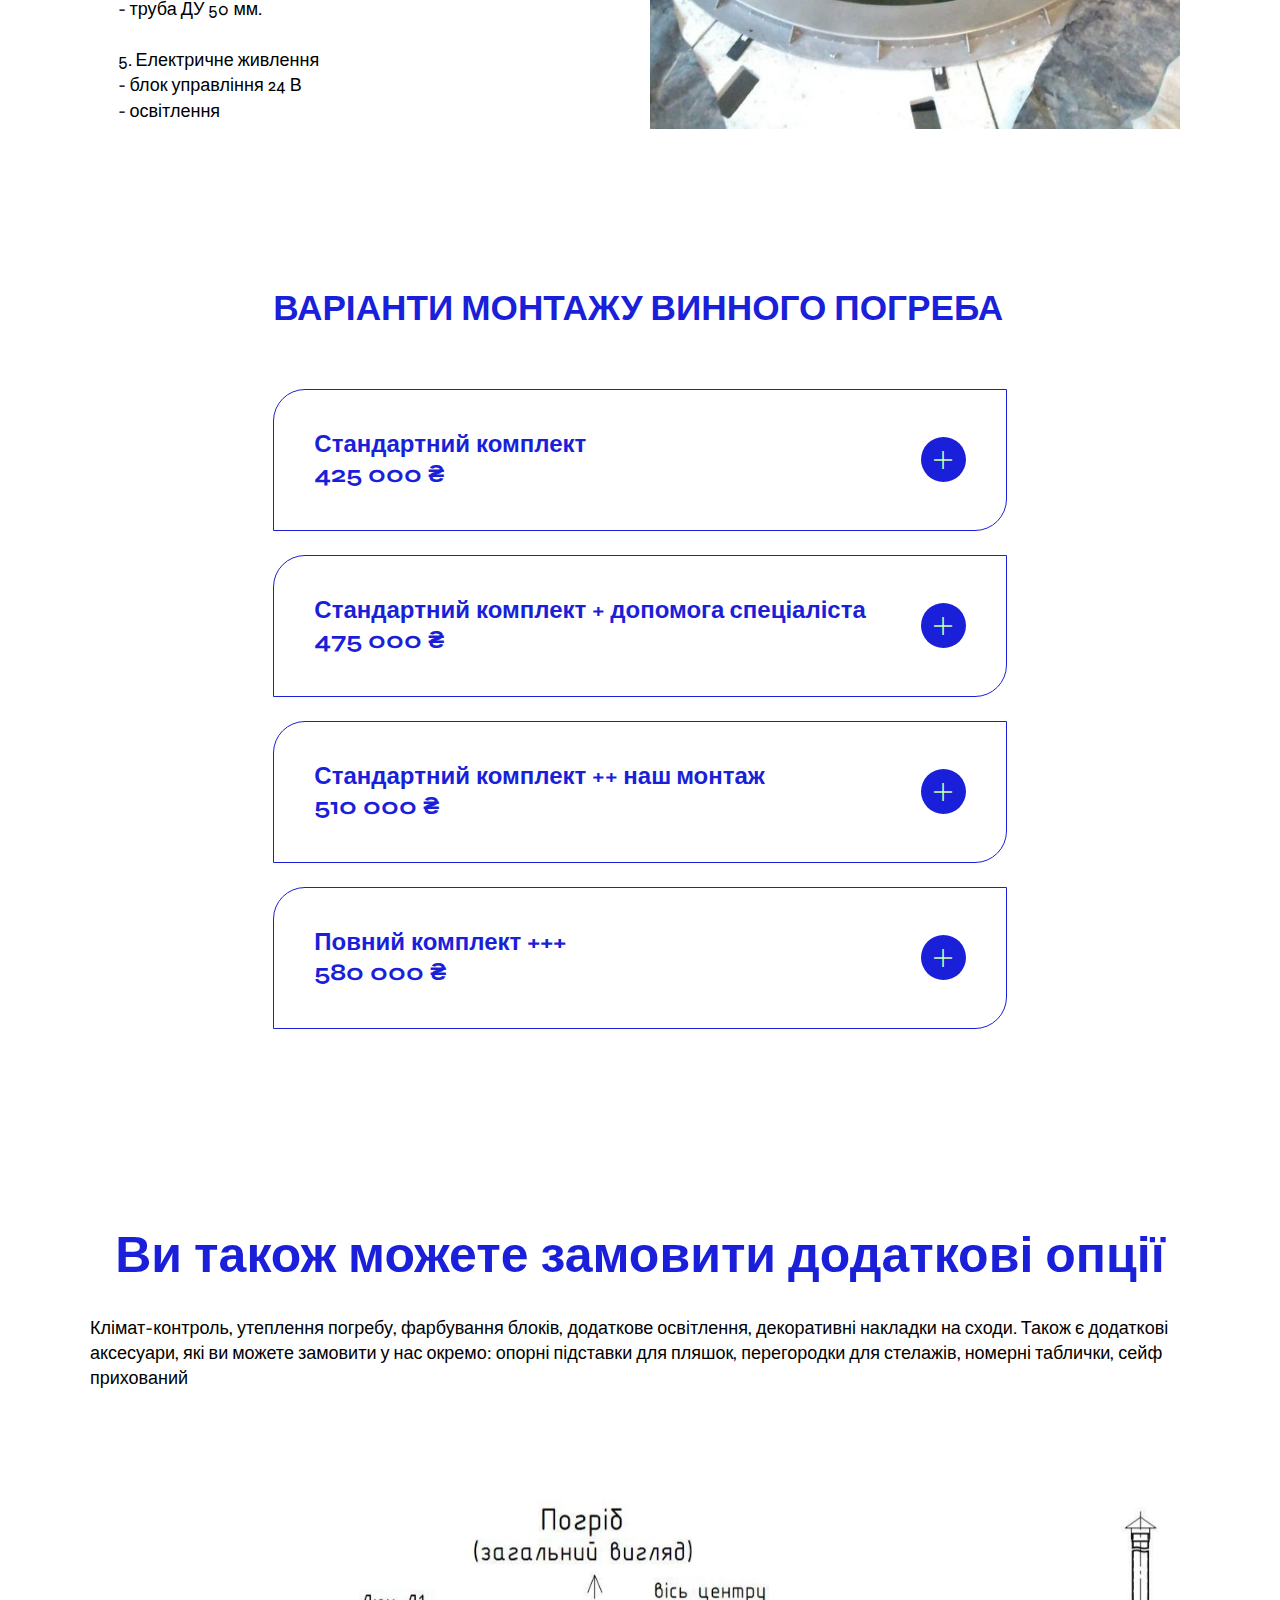
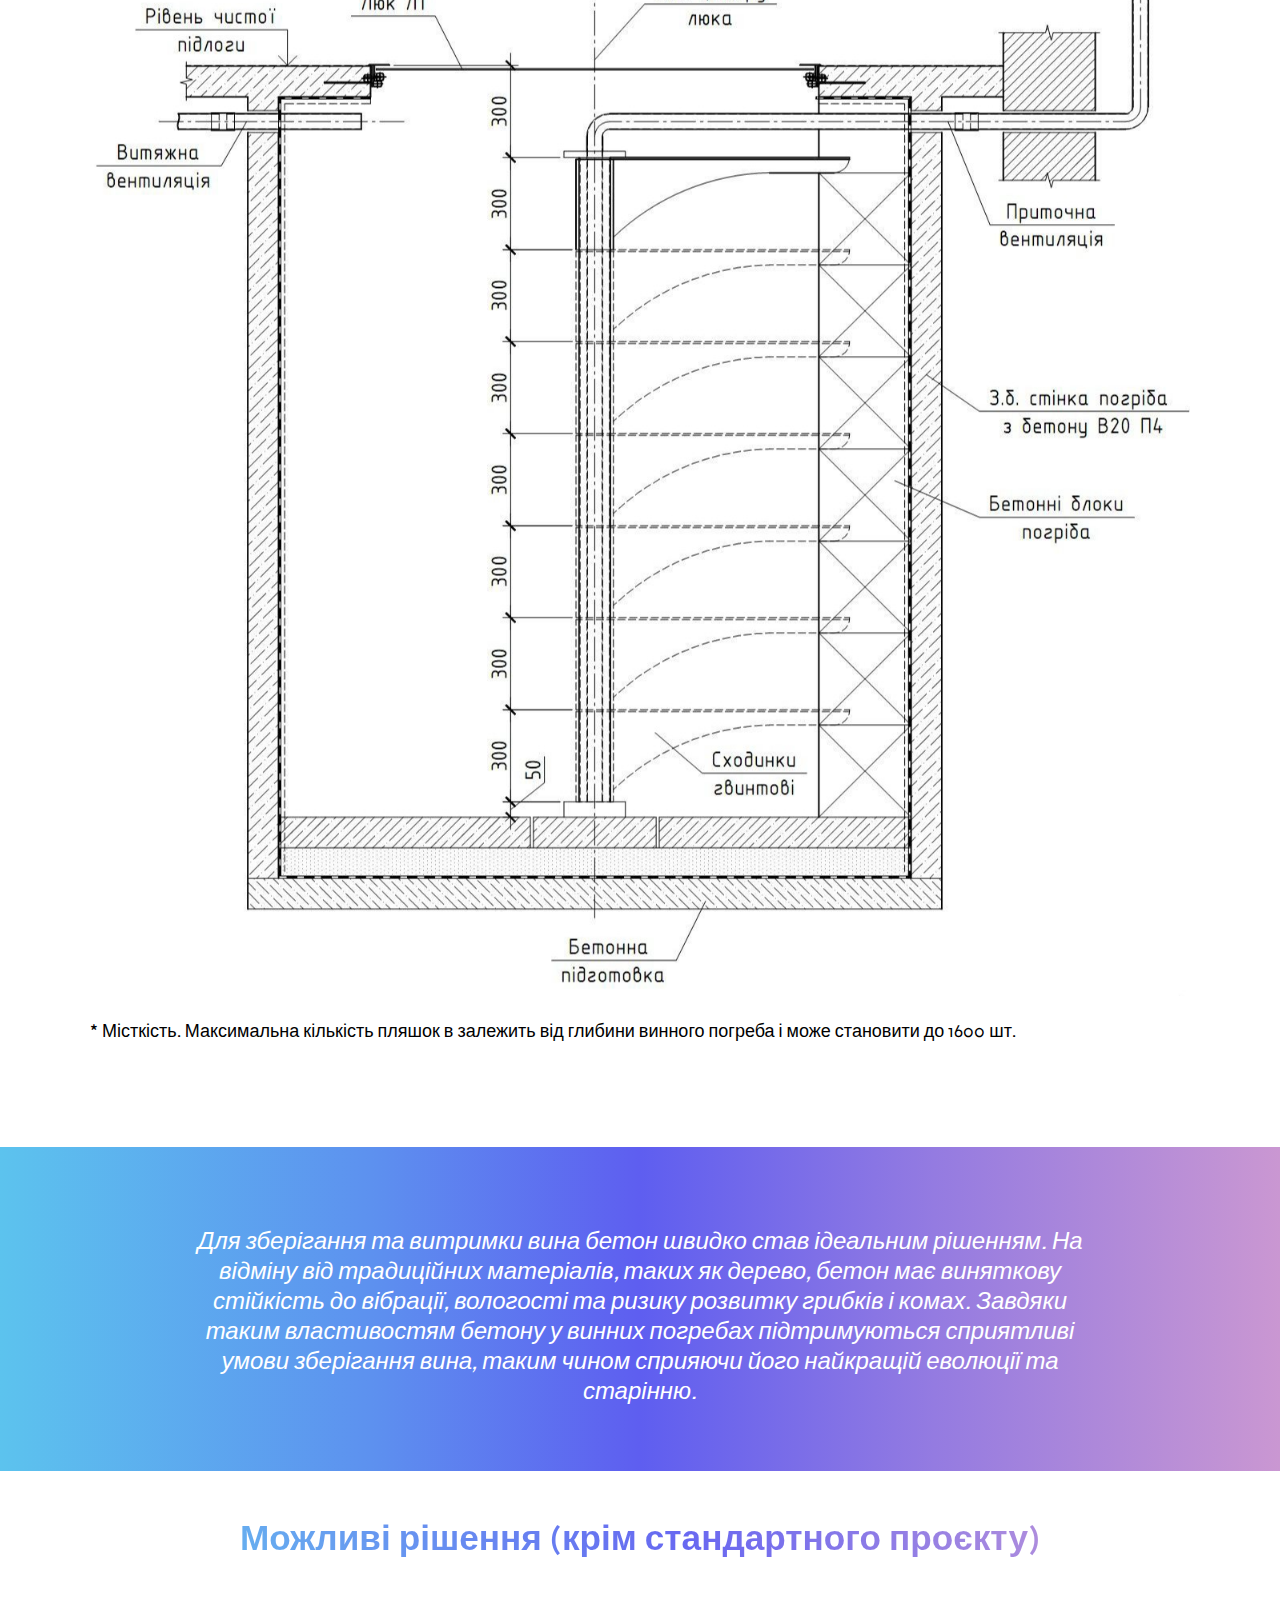
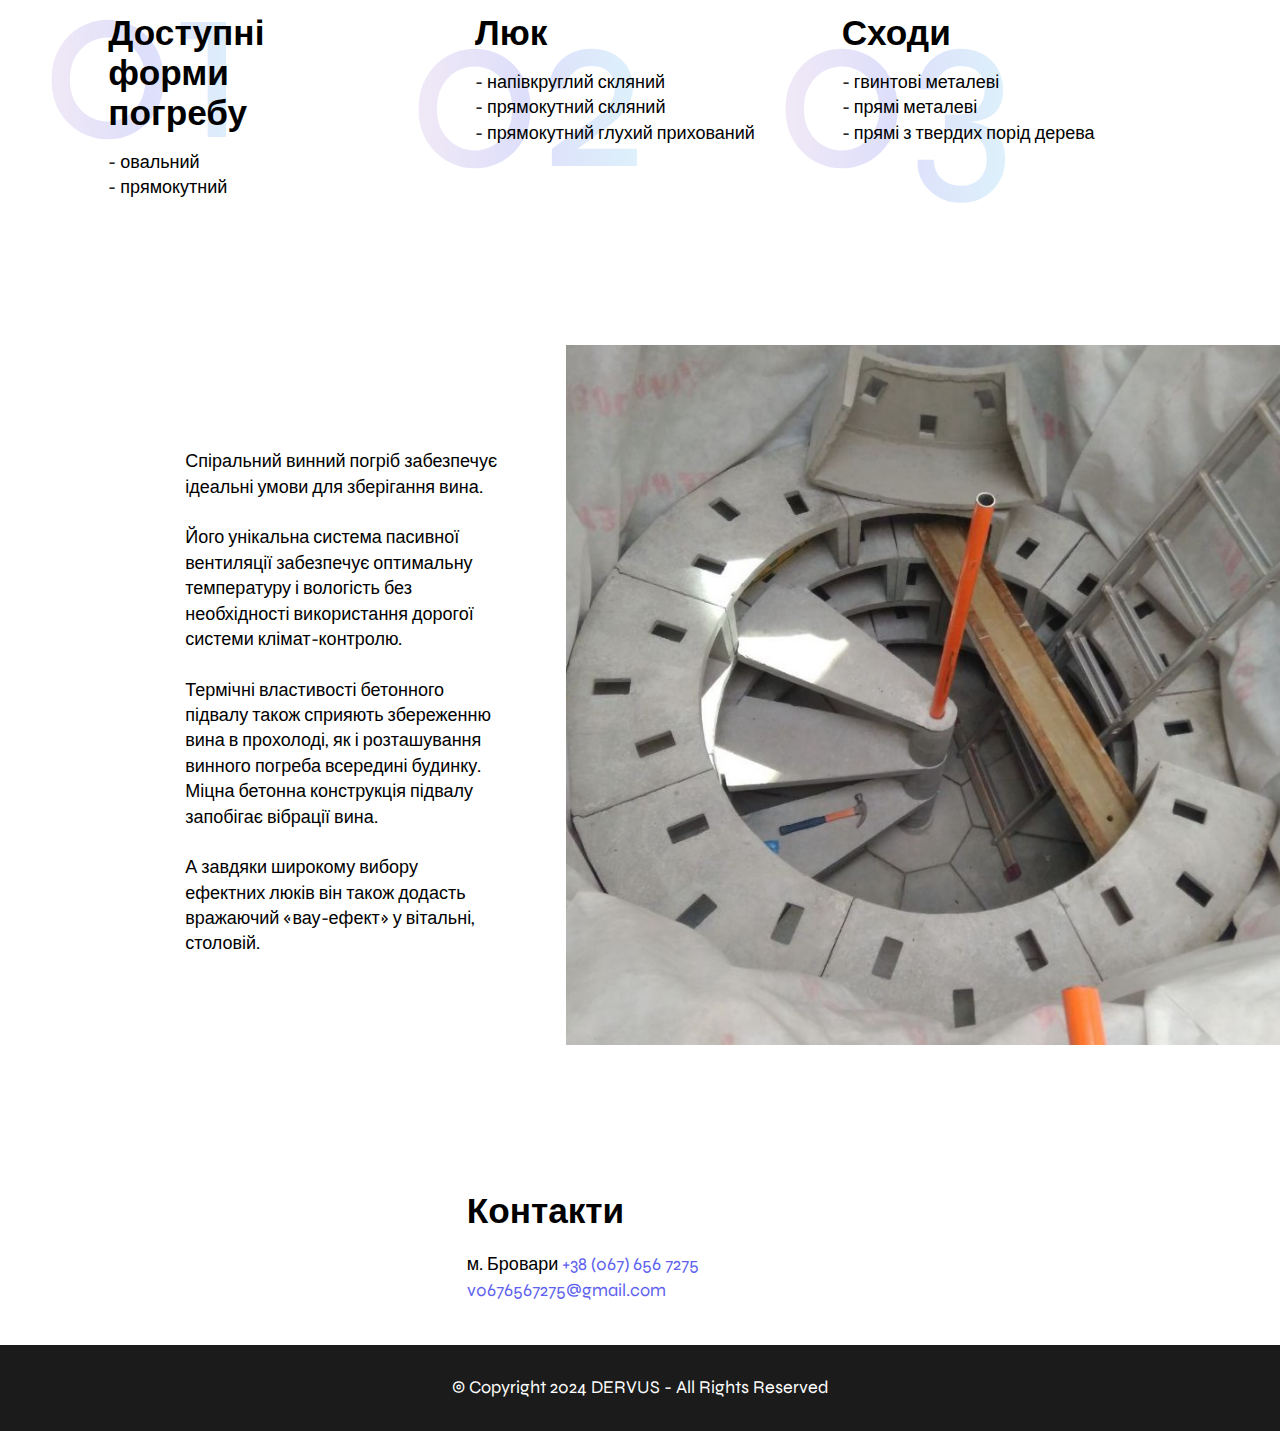
==== commit 8d6d46d6: "create github pages" ====
--- a/construction.html
+++ b/construction.html
@@ -19,14 +19,27 @@
   <link rel="stylesheet" href="assets/theme/css/style.css">
   <link rel="preload" href="https://fonts.googleapis.com/css?family=Syne:400,500,600,700,800&display=swap" as="style" onload="this.onload=null;this.rel='stylesheet'">
   <noscript><link rel="stylesheet" href="https://fonts.googleapis.com/css?family=Syne:400,500,600,700,800&display=swap"></noscript>
-  <link rel="preload" as="style" href="assets/mobirise/css/mbr-additional.css?v=mHml6K"><link rel="stylesheet" href="assets/mobirise/css/mbr-additional.css?v=mHml6K" type="text/css">
+  <link rel="preload" as="style" href="assets/mobirise/css/mbr-additional.css?v=hnoKAP"><link rel="stylesheet" href="assets/mobirise/css/mbr-additional.css?v=hnoKAP" type="text/css">
 
   
   
   
 </head>
 <body>
-  
+
+<!-- Analytics -->
+<!-- Google Tag Manager -->
+<script>(function(w,d,s,l,i){w[l]=w[l]||[];w[l].push({'gtm.start':
+new Date().getTime(),event:'gtm.js'});var f=d.getElementsByTagName(s)[0],
+j=d.createElement(s),dl=l!='dataLayer'?'&l='+l:'';j.async=true;j.src=
+'https://www.googletagmanager.com/gtm.js?id='+i+dl;f.parentNode.insertBefore(j,f);
+})(window,document,'script','dataLayer','GTM-W6ZWR3G9');</script>
+<!-- End Google Tag Manager -->
+<!-- /Analytics -->
+
+
+  
+
   <section data-bs-version="5.1" class="menu menu1 cid-ufnjHRjWSk" once="menu" id="amenu1-6">
     
 
@@ -34,7 +47,7 @@
         <div class="container-fluid">
             <div class="navbar-brand">
                 <span class="navbar-logo">
-                    <a href="index.html#top">
+                    <a href="index.html#aheader3-1">
                         <img src="assets/images/logo.png" alt="" style="height: 5.3rem;">
                     </a>
                 </span>
@@ -49,10 +62,10 @@
                 </div>
             </button>
             <div class="collapse navbar-collapse" id="navbarSupportedContent">
-                <ul class="navbar-nav nav-dropdown" data-app-modern-menu="true"><li class="nav-item"><a class="nav-link link text-black text-primary display-7" href="index.html#top">ДОДОМУ</a></li>
+                <ul class="navbar-nav nav-dropdown" data-app-modern-menu="true"><li class="nav-item"><a class="nav-link link text-black text-primary display-7" href="index.html#aheader3-1">ДОДОМУ</a></li>
                     
                     <li class="nav-item"><a class="nav-link link text-black text-primary display-7" href="index.html#alist1-1">КОМПЛЕКТАЦІЯ</a>
-                    </li><li class="nav-item"><a class="nav-link link text-black text-primary display-7" href="construction.html#top">ВИГОТОВЛЕННЯ ТА РОЗМІРИ</a></li><li class="nav-item"><a class="nav-link link text-black text-primary display-7" href="construction.html#list01-u">ЦІНИ</a></li></ul>
+                    </li><li class="nav-item"><a class="nav-link link text-black text-primary display-7" href="construction.html#aheader1-k">ВИГОТОВЛЕННЯ ТА РОЗМІРИ</a></li><li class="nav-item"><a class="nav-link link text-black text-primary display-7" href="construction.html#list01-u">ЦІНИ</a></li><li class="nav-item"><a class="nav-link link text-black text-primary display-7" href="contacts.html#aform1-1a">КОНТАКТИ</a></li></ul>
                 <div class="mbr-section-btn"><a class="btn btn-primary display-7" href="index.html#acontact1-0"><strong>ЗАМОВИТИ</strong></a></div>
             </div>
 
@@ -124,15 +137,15 @@
                 <div class="title-wrapper">
                     <h2 class="mbr-section-title mbr-fonts-style display-5"><strong>ВАРІАНТИ МОНТАЖУ ВИННОГО ПОГРЕБА</strong></h2>
                 </div>
-                <div id="bootstrap-accordion_34" class="panel-group accordionStyles accordion" role="tablist" aria-multiselectable="true">
+                <div id="bootstrap-accordion_25" class="panel-group accordionStyles accordion" role="tablist" aria-multiselectable="true">
                     <div class="card">
                         <div class="card-header" role="tab" id="headingOne">
-                            <a role="button" class="panel-title collapsed" data-toggle="collapse" data-bs-toggle="collapse" data-core="" href="#collapse1_34" aria-expanded="false" aria-controls="collapse1">
+                            <a role="button" class="panel-title collapsed" data-toggle="collapse" data-bs-toggle="collapse" data-core="" href="#collapse1_25" aria-expanded="false" aria-controls="collapse1">
                                 <h4 class="panel-title-edit mbr-fonts-style display-4"><strong>Стандартний комплект</strong><br><strong>425 000 ₴</strong><strong><br></strong></h4>
                                 <span class="sign mbr-iconfont mobi-mbri-plus mobi-mbri"></span>
                             </a>
                         </div>
-                        <div id="collapse1_34" class="panel-collapse noScroll collapse" role="tabpanel" aria-labelledby="headingOne" data-parent="#accordion" data-bs-parent="#bootstrap-accordion_34">
+                        <div id="collapse1_25" class="panel-collapse noScroll collapse" role="tabpanel" aria-labelledby="headingOne" data-parent="#accordion" data-bs-parent="#bootstrap-accordion_25">
                             <div class="panel-body">
                                 <p class="mbr-fonts-style panel-text display-7">- Ви або ваш підрядник купуєте у нас комплект, який потім встановлює підрядник.<br><br>- Підрядник риє яму для погреба.<br><br>- Набір був спеціально розроблений, щоб<br>дати можливість компетентній групі будівельників самостійно встановити<br>спіральний винний погріб, навіть не маючи жодних попередніх знань чи досвіду.<br><br>- Підвал винний поставляється в модульному<br>форматі та встановлюється за допомогою детальної інструкції з монтажу.<br><br>- Якщо це перший монтаж, і робітники стурбовані рівнем<br>складності, або якщо їм просто потрібна<br>допомога на місці, то ми пропонуємо таку допомогу з досвідченими майстрами.<br><br>- Гарантія на спіральний винний погреб не надається. Дверний мотор має гарантію 1 рік.<br></p>
                             </div>
@@ -140,12 +153,12 @@
                     </div>
                     <div class="card">
                         <div class="card-header" role="tab" id="headingTwo">
-                            <a role="button" class="panel-title collapsed" data-toggle="collapse" data-bs-toggle="collapse" data-core="" href="#collapse2_34" aria-expanded="false" aria-controls="collapse2">
+                            <a role="button" class="panel-title collapsed" data-toggle="collapse" data-bs-toggle="collapse" data-core="" href="#collapse2_25" aria-expanded="false" aria-controls="collapse2">
                                 <h4 class="panel-title-edit mbr-fonts-style display-4"><strong>Стандартний комплект&nbsp;<span style="font-size: 1.5rem; background-color: transparent;"><b>+</b> <b>допомога</b> <b>спеціаліста</b></span><br></strong><span style="font-size: 1.5rem; background-color: transparent;"><strong>475 000 ₴</strong></span></h4>
                                 <span class="sign mbr-iconfont mobi-mbri-plus mobi-mbri"></span>
                             </a>
                         </div>
-                        <div id="collapse2_34" class="panel-collapse noScroll collapse" role="tabpanel" aria-labelledby="headingTwo" data-parent="#accordion" data-bs-parent="#bootstrap-accordion_34">
+                        <div id="collapse2_25" class="panel-collapse noScroll collapse" role="tabpanel" aria-labelledby="headingTwo" data-parent="#accordion" data-bs-parent="#bootstrap-accordion_25">
                             <div class="panel-body">
                                 <p class="mbr-fonts-style panel-text display-7">- Ви або ваш підрядник купуєте монтажний комплект.<br><br>- Підрядник риє яму під погріб.<br><br>- Наш спеціаліст по<br>монтажу буде на місці протягом всього терміну монтажу.<br><br>- Підрядник повинен надати трьох будівельників<br>для виконання робіт з монтажу підвалу.<br><br>- Ми будемо керувати будівельною роботою згідно правил і стандартів, та надамо гарантійний сертифікат.<br><br>- Розрахунки інженера-конструктора.<br>влючено.<br><br>- Погріб матиме стандартну гарантію 5 років, з гарантією 2 роки на люк .<br></p>
                             </div>
@@ -153,12 +166,12 @@
                     </div>
                     <div class="card">
                         <div class="card-header" role="tab" id="headingThree">
-                            <a role="button" class="panel-title collapsed" data-toggle="collapse" data-bs-toggle="collapse" data-core="" href="#collapse3_34" aria-expanded="false" aria-controls="collapse3">
+                            <a role="button" class="panel-title collapsed" data-toggle="collapse" data-bs-toggle="collapse" data-core="" href="#collapse3_25" aria-expanded="false" aria-controls="collapse3">
                                 <h4 class="panel-title-edit mbr-fonts-style display-4"><strong>Стандартний комплект&nbsp;<span style="font-size: 1.5rem; background-color: transparent;"><b>++</b> <b>наш</b> <b>монтаж</b></span><br></strong><span style="font-size: 1.5rem; background-color: transparent;"><strong>510 000 ₴</strong></span></h4>
                                 <span class="sign mbr-iconfont mobi-mbri-plus mobi-mbri"></span>
                             </a>
                         </div>
-                        <div id="collapse3_34" class="panel-collapse noScroll collapse" role="tabpanel" aria-labelledby="headingThree" data-parent="#accordion" data-bs-parent="#bootstrap-accordion_34">
+                        <div id="collapse3_25" class="panel-collapse noScroll collapse" role="tabpanel" aria-labelledby="headingThree" data-parent="#accordion" data-bs-parent="#bootstrap-accordion_25">
                             <div class="panel-body">
                                 <p class="mbr-fonts-style panel-text display-7">- Ви або ваш підрядник купуєте монтажний комплект.<br><br>- Підрядник риє яму для погребу.<br><br>- Наша команда здійснює монтаж.<br><br>- Ми будемо керувати будівельною роботою згідно правил і стандартів, та надамо гарантійний сертифікат.<br><br>- Розрахунки інженера-конструктора влючено.<br><br>- Повний супровід управління проектом<br>протягом усього періоду будівництва.<br><br>- Підвал матиме стандартну гарантію 5 років, з гарантією 2 роки на люк .<br></p>
                             </div>
@@ -166,13 +179,13 @@
                     </div>
                     <div class="card">
                         <div class="card-header" role="tab" id="headingFour">
-                            <a role="button" class="panel-title collapsed" data-toggle="collapse" data-bs-toggle="collapse" data-core="" href="#collapse4_34" aria-expanded="false" aria-controls="collapse4">
+                            <a role="button" class="panel-title collapsed" data-toggle="collapse" data-bs-toggle="collapse" data-core="" href="#collapse4_25" aria-expanded="false" aria-controls="collapse4">
                                 <h4 class="panel-title-edit mbr-fonts-style display-4">
                                     <strong>Повний комплект +++</strong><br><strong>580 000 ₴&nbsp;</strong></h4>
                                 <span class="sign mbr-iconfont mobi-mbri-plus mobi-mbri"></span>
                             </a>
                         </div>
-                        <div id="collapse4_34" class="panel-collapse noScroll collapse" role="tabpanel" aria-labelledby="headingFour" data-parent="#accordion" data-bs-parent="#bootstrap-accordion_34">
+                        <div id="collapse4_25" class="panel-collapse noScroll collapse" role="tabpanel" aria-labelledby="headingFour" data-parent="#accordion" data-bs-parent="#bootstrap-accordion_25">
                             <div class="panel-body">
                                 <p class="mbr-fonts-style panel-text display-7">- Ви або ваш підрядник купуєте монтажний комплект.<br><br>- Наші спеціалісти копають яму та виконують всі монтажні роботи.<br><br>- Будь-які допоміжні роботи, такі як демонтаж підлоги виконуємо самостійно.<br><br>- Ми будемо керувати будівельною роботою згідно правил і стандартів, та надаємо гарантійний сертифікат.<br><br>- Розрахунки інженера-конструктора включено.<br><br>- Повний супровід управління проєктом протягом всього періоду будівництва.<br><br>- Підвал матиме стандартну гарантію 5 років, з гарантією 2 роки на люк .<br></p>
                             </div>
@@ -348,7 +361,7 @@
                         <h4 class="card-title mbr-fonts-style align-left display-5">
                            <strong>Контакти</strong></h4>
                         <p class="mbr-text mbr-fonts-style display-7">
-                            м. Бровари +38 (067) 656 7275<br>v0676567275@gmail.com<br></p>
+                            м. Бровари <a href="tel:+380676567275" class="text-primary">+38 (067) 656 7275</a><br><a href="mailto:v0676567275@gmail.com" class="text-primary">v0676567275@gmail.com</a><br></p>
                     </div>
                 </div>
             </div>
@@ -386,9 +399,12 @@
   <script src="assets/mbr-switch-arrow/mbr-switch-arrow.js"></script>
   <script src="assets/theme/js/script.js"></script>
   
-  
-  
-<input name="cookieData" type="hidden" data-cookie-cookiesAlertType='1' data-cookie-customDialogSelector='null' data-cookie-colorText='#424a4d' data-cookie-colorBg='rgb(255, 255, 255)' data-cookie-opacityOverlay='0' data-cookie-bgOpacity='100' data-cookie-textButton='Зрозуміло' data-cookie-rejectText='REJECT' data-cookie-colorButton='#5D61EE' data-cookie-rejectColor='#ffffff' data-cookie-colorLink='#424a4d' data-cookie-underlineLink='true' data-cookie-text="Ми використовуємо файли cookie для кращого досвіду, як зазначено в <a href='privacy.html'>політиці використання файлів cookie</a>.">
+  <!-- Google Tag Manager (noscript) -->
+<noscript><iframe src="https://www.googletagmanager.com/ns.html?id=GTM-W6ZWR3G9"
+height="0" width="0" style="display:none;visibility:hidden"></iframe></noscript>
+<!-- End Google Tag Manager (noscript) -->
+  
+<input name="cookieData" type="hidden" data-cookie-cookiesAlertType='false' data-cookie-customDialogSelector='null' data-cookie-colorText='#424a4d' data-cookie-colorBg='rgb(255, 255, 255)' data-cookie-opacityOverlay='0' data-cookie-bgOpacity='100' data-cookie-textButton='Зрозуміло' data-cookie-rejectText='REJECT' data-cookie-colorButton='#5D61EE' data-cookie-rejectColor='#ffffff' data-cookie-colorLink='#424a4d' data-cookie-underlineLink='true' data-cookie-text="Ми використовуємо cookies, щоб забезпечити вам найкращий досвід користування. Прочитайте нашу <a href='privacy.html'>політику використання cookies</a>.">
    <div id="scrollToTop" class="scrollToTop mbr-arrow-up"><a style="text-align: center;"><i class="mbr-arrow-up-icon mbr-arrow-up-icon-cm cm-icon cm-icon-smallarrow-up"></i></a></div>
   </body>
 </html>--- a/assets/mobirise/css/mbr-additional.css
+++ b/assets/mobirise/css/mbr-additional.css
@@ -2146,127 +2146,15 @@
   position: absolute;
   top: 0;
 }
-.cid-ufoIoZPjno {
-  padding-top: 6rem;
-  padding-bottom: 6rem;
-  overflow: hidden;
+.cid-ufpPxgQaq1 {
+  padding-top: 5rem;
+  padding-bottom: 5rem;
   background-color: #ffffff;
 }
-.cid-ufoIoZPjno .row {
-  display: flex;
-  align-items: flex-start;
-  justify-content: center;
-  flex-wrap: wrap;
-}
-@media (min-width: 1025px) {
-  .cid-ufoIoZPjno .row {
-    margin-top: 45px !important;
-  }
-}
-.cid-ufoIoZPjno .col-card {
-  padding: 10px !important;
-}
-@media (max-width: 1024px) {
-  .cid-ufoIoZPjno .col-card {
-    width: 100% !important;
-  }
-}
-.cid-ufoIoZPjno .card-wrapper {
-  height: 100%;
-  display: block;
-}
-@media (min-width: 768px) and (max-width: 880px) {
-  .cid-ufoIoZPjno .card-wrapper {
-    padding: 0 15% 0 15%;
-  }
-}
-@media (min-width: 881px) and (max-width: 1024px) {
-  .cid-ufoIoZPjno .card-wrapper {
-    padding: 0 20% 0 20%;
-  }
-}
-@media (min-width: 1025px) {
-  .cid-ufoIoZPjno .card-wrapper {
-    display: contents;
-  }
-}
-.cid-ufoIoZPjno .card-box {
-  height: 100%;
-  overflow: visible;
-  padding: 80px 30px 92px;
-  background: transparent;
-  vertical-align: top;
-  background-size: cover;
-  background-position: right top;
-  position: relative;
-  z-index: 2;
-}
-@media (min-width: 768px) {
-  .cid-ufoIoZPjno .card-box {
-    padding: 96px 60px;
-  }
-}
-.cid-ufoIoZPjno .card-1 {
-  background-image: url("file:///Users/volodymyrlukianenko/Library/Application%20Support/Mobirise.com/Mobirise/vldimir_002eluk_0040gmail_002ecom/addons/networkm5/components/_images/gallery/gallery4.jpg") !important;
-}
-.cid-ufoIoZPjno .card-2 {
-  background-image: url("file:///Users/volodymyrlukianenko/Library/Application%20Support/Mobirise.com/Mobirise/vldimir_002eluk_0040gmail_002ecom/addons/networkm5/components/_images/gallery/gallery5.jpg") !important;
-}
-.cid-ufoIoZPjno .card-3 {
-  background-image: url("file:///Users/volodymyrlukianenko/Library/Application%20Support/Mobirise.com/Mobirise/vldimir_002eluk_0040gmail_002ecom/addons/networkm5/components/_images/gallery/gallery6.jpg") !important;
-}
-@media (min-width: 1025px) {
-  .cid-ufoIoZPjno .card-2 {
-    transform: translateY(-45px);
-    justify-content: center;
-    flex-direction: column;
-    display: flex;
-    padding: 136px 60px 150px;
-  }
-}
-.cid-ufoIoZPjno .card-title {
-  color: #000000;
-  margin-top: 10px;
-  margin-bottom: 18px;
-}
-.cid-ufoIoZPjno .mbr-text {
-  color: #000000;
-  margin: 0;
-}
-.cid-ufoIoZPjno .list {
-  list-style-type: none;
-  padding-left: 0;
-  margin-bottom: 0;
-  margin-top: 42px;
-}
-.cid-ufoIoZPjno .list li {
-  margin-bottom: 7px;
-}
-.cid-ufoIoZPjno .list li:before {
-  content: '';
-  height: 4px;
-  width: 4px;
-  border-radius: 50%;
-  display: inline-block;
-  background: currentColor;
-  vertical-align: middle;
-  margin-right: 5px;
-}
-.cid-ufoIoZPjno .btn-container {
-  margin-top: 60px;
-}
-.cid-ufoIoZPjno .btn-container .btn {
-  min-width: 100px;
-}
-@media (max-width: 575px) {
-  .cid-ufoIoZPjno .btn-container .btn {
-    padding: 17px 25px 15px;
-  }
-}
-.cid-ufoIoZPjno .mbr-fallback-image.disabled {
+.cid-ufpPxgQaq1 .mbr-fallback-image.disabled {
   display: none;
 }
-.cid-ufoIoZPjno .mbr-fallback-image {
+.cid-ufpPxgQaq1 .mbr-fallback-image {
   display: block;
   background-size: cover;
   background-position: center center;
@@ -2274,6 +2162,94 @@
   height: 100%;
   position: absolute;
   top: 0;
+}
+.cid-ufpPxgQaq1 .container-fluid {
+  padding: 0 28px;
+}
+@media (max-width: 992px) {
+  .cid-ufpPxgQaq1 .container-fluid {
+    padding: 0 16px;
+  }
+}
+@media (max-width: 768px) {
+  .cid-ufpPxgQaq1 .container-fluid {
+    padding: 0 14px;
+  }
+}
+@media (max-width: 992px) {
+  .cid-ufpPxgQaq1 .container {
+    padding: 0 16px;
+  }
+}
+@media (max-width: 768px) {
+  .cid-ufpPxgQaq1 .container {
+    padding: 0 14px;
+  }
+}
+.cid-ufpPxgQaq1 .row {
+  justify-content: center;
+}
+.cid-ufpPxgQaq1 .title-wrapper .mbr-section-title {
+  margin-bottom: 100px;
+}
+@media (max-width: 992px) {
+  .cid-ufpPxgQaq1 .title-wrapper .mbr-section-title {
+    margin-bottom: 32px;
+  }
+}
+.cid-ufpPxgQaq1 .item {
+  margin-bottom: 22px;
+}
+.cid-ufpPxgQaq1 .item .item-wrapper {
+  border-left: 1px solid #01004c;
+  padding-left: 25px;
+  border-radius: 0 !important;
+  height: 100%;
+}
+@media (max-width: 992px) {
+  .cid-ufpPxgQaq1 .item .item-wrapper {
+    min-height: auto;
+  }
+}
+.cid-ufpPxgQaq1 .item .item-wrapper .card-box {
+  display: flex;
+  flex-direction: column;
+  justify-content: space-between;
+  height: 100%;
+}
+@media (max-width: 992px) {
+  .cid-ufpPxgQaq1 .item .item-wrapper .card-box {
+    min-height: auto;
+  }
+}
+.cid-ufpPxgQaq1 .item .item-wrapper .card-box .card-price {
+  margin-bottom: 100px;
+}
+@media (max-width: 992px) {
+  .cid-ufpPxgQaq1 .item .item-wrapper .card-box .card-price {
+    margin-bottom: 32px;
+  }
+}
+.cid-ufpPxgQaq1 .item .item-wrapper .card-box .desc-wrap .card-desc {
+  display: inline-flex;
+  width: 65%;
+  margin-bottom: 22px;
+}
+@media (max-width: 992px) {
+  .cid-ufpPxgQaq1 .item .item-wrapper .card-box .desc-wrap .card-desc {
+    width: 100%;
+    display: block;
+  }
+}
+.cid-ufpPxgQaq1 .mbr-section-title {
+  color: #01004c;
+  text-align: center;
+}
+.cid-ufpPxgQaq1 .card-price {
+  color: #01004c;
+}
+.cid-ufpPxgQaq1 .card-desc {
+  color: #01004c;
 }
 .cid-ufoDtxMsPe {
   padding-top: 2rem;
@@ -3746,3 +3722,1480 @@
 .cid-ufnjHVmkVN .mbr-text {
   color: #ffffff;
 }
+.cid-umrs4dDx0p .navbar-dropdown {
+  position: relative !important;
+}
+.cid-umrs4dDx0p .dropdown-item:before {
+  font-family: Moririse2 !important;
+  content: "\e966";
+  display: inline-block;
+  width: 0;
+  position: absolute;
+  left: 1rem;
+  top: 0.5rem;
+  margin-right: 0.5rem;
+  line-height: 1;
+  font-size: inherit;
+  vertical-align: middle;
+  text-align: center;
+  overflow: hidden;
+  transform: scale(0, 1);
+  transition: all 0.25s ease-in-out;
+}
+.cid-umrs4dDx0p .dropdown-menu {
+  background: #ffffff !important;
+}
+@media (max-width: 991px) {
+  .cid-umrs4dDx0p .dropdown-menu {
+    padding: 0 !important;
+  }
+}
+@media (min-width: 992px) {
+  .cid-umrs4dDx0p .dropdown-menu {
+    padding: 23px 0;
+    box-shadow: -0.968px 3.881px 24.94px 4.06px rgba(195, 196, 249, 0.28);
+  }
+}
+.cid-umrs4dDx0p .dropdown-item {
+  padding: 0 28px 0 38px !important;
+  min-width: 240px;
+  color: transparent;
+  background: transparent !important;
+  background-image: linear-gradient(-90deg, #5cc2ed 0, #5d62ee 25%, #c298d3 50%, currentColor 51%, currentColor 100%) !important;
+  -webkit-background-clip: text !important;
+  -webkit-text-fill-color: transparent !important;
+  background-size: 200% 100% !important;
+  background-position: left !important;
+  transition: background-position 0.4s ease;
+}
+@media (max-width: 991px) {
+  .cid-umrs4dDx0p .dropdown-item {
+    padding: 4px 0 4px 15px !important;
+    text-align: left !important;
+  }
+}
+.cid-umrs4dDx0p .dropdown-item:hover {
+  background-position: right !important;
+}
+.cid-umrs4dDx0p .dropdown-item:hover:after {
+  color: #5d61ee;
+}
+.cid-umrs4dDx0p .nav-dropdown .link {
+  padding: 0 0.3em !important;
+  margin: 0.667em 1em !important;
+}
+.cid-umrs4dDx0p .nav-dropdown .link.dropdown-toggle::after {
+  margin-left: 0.5rem;
+  margin-top: 0.2rem;
+}
+.cid-umrs4dDx0p .nav-link {
+  position: relative;
+}
+.cid-umrs4dDx0p .container {
+  display: flex;
+  margin: auto;
+  flex-wrap: wrap;
+}
+.cid-umrs4dDx0p .dropdown-menu,
+.cid-umrs4dDx0p .navbar.opened {
+  background: #ffffff !important;
+}
+.cid-umrs4dDx0p .nav-item:focus,
+.cid-umrs4dDx0p .nav-link:focus {
+  outline: none;
+}
+.cid-umrs4dDx0p .dropdown .dropdown-menu .dropdown-item {
+  width: auto;
+  transition: all 0.25s ease-in-out;
+}
+.cid-umrs4dDx0p .dropdown .dropdown-menu .dropdown-item::after {
+  right: 0.5rem;
+}
+.cid-umrs4dDx0p .dropdown .dropdown-menu .dropdown-item .mbr-iconfont {
+  margin-right: 0.5rem;
+  vertical-align: sub;
+}
+.cid-umrs4dDx0p .dropdown .dropdown-menu .dropdown-item .mbr-iconfont:before {
+  display: inline-block;
+  transform: scale(1, 1);
+  transition: all 0.25s ease-in-out;
+}
+.cid-umrs4dDx0p .collapsed .dropdown-menu .dropdown-item:before {
+  display: none;
+}
+.cid-umrs4dDx0p .collapsed .dropdown .dropdown-menu .dropdown-item {
+  padding: 0.235em 1.5em 0.235em 1.5em !important;
+  transition: none;
+  margin: 0 !important;
+}
+.cid-umrs4dDx0p .navbar {
+  transition: all 0.4s ease-out;
+  box-sizing: content-box;
+  min-height: 60px;
+  position: static !important;
+  background-color: #ffffff;
+}
+.cid-umrs4dDx0p .navbar.opened {
+  transition: all 0.3s;
+}
+@media (max-width: 991px) {
+  .cid-umrs4dDx0p .navbar.opened {
+    border-bottom: 1px solid #F3F3F3;
+  }
+}
+.cid-umrs4dDx0p .navbar .dropdown-item {
+  padding: 0.5rem 1.8rem;
+}
+.cid-umrs4dDx0p .navbar .navbar-logo img {
+  width: auto;
+}
+.cid-umrs4dDx0p .navbar .navbar-collapse {
+  justify-content: flex-end;
+  z-index: 1;
+}
+.cid-umrs4dDx0p .navbar.collapsed {
+  justify-content: center;
+}
+.cid-umrs4dDx0p .navbar.collapsed .nav-item .nav-link::before {
+  display: none;
+}
+.cid-umrs4dDx0p .navbar.collapsed.opened .dropdown-menu {
+  top: 0;
+}
+@media (min-width: 992px) {
+  .cid-umrs4dDx0p .navbar.collapsed.opened:not(.navbar-short) .navbar-collapse {
+    max-height: calc(98.5vh - 5.3rem);
+  }
+}
+.cid-umrs4dDx0p .navbar.collapsed .dropdown-menu .dropdown-submenu {
+  left: 0 !important;
+}
+.cid-umrs4dDx0p .navbar.collapsed .dropdown-menu .dropdown-item:after {
+  right: auto;
+}
+.cid-umrs4dDx0p .navbar.collapsed .dropdown-menu .dropdown-toggle[data-toggle="dropdown-submenu"]:after {
+  margin-left: 0.5rem;
+  margin-top: 0.2rem;
+  border-top: 0.35em solid;
+  border-right: 0.35em solid transparent;
+  border-left: 0.35em solid transparent;
+  border-bottom: 0;
+  top: 41%;
+}
+.cid-umrs4dDx0p .navbar.collapsed ul.navbar-nav li {
+  margin: auto;
+}
+.cid-umrs4dDx0p .navbar.collapsed .dropdown-menu .dropdown-item {
+  padding: 0.25rem 1.5rem;
+  text-align: center;
+}
+.cid-umrs4dDx0p .navbar.collapsed .icons-menu {
+  padding-left: 0;
+  padding-right: 0;
+  padding-top: 0.5rem;
+  padding-bottom: 0.5rem;
+}
+@media (max-width: 991px) {
+  .cid-umrs4dDx0p .navbar .nav-item .nav-link::before {
+    display: none;
+  }
+  .cid-umrs4dDx0p .navbar.opened .dropdown-menu {
+    top: 0;
+  }
+  .cid-umrs4dDx0p .navbar .dropdown-menu .dropdown-submenu {
+    left: 0 !important;
+  }
+  .cid-umrs4dDx0p .navbar .dropdown-menu .dropdown-item:after {
+    right: auto;
+  }
+  .cid-umrs4dDx0p .navbar .dropdown-menu .dropdown-toggle[data-toggle="dropdown-submenu"]:after {
+    margin-left: 0.5rem;
+    margin-top: 0.2rem;
+    border-top: 0.35em solid;
+    border-right: 0.35em solid transparent;
+    border-left: 0.35em solid transparent;
+    border-bottom: 0;
+    top: 40%;
+  }
+  .cid-umrs4dDx0p .navbar .navbar-logo img {
+    height: 3rem !important;
+  }
+  .cid-umrs4dDx0p .navbar ul.navbar-nav li {
+    margin: auto;
+  }
+  .cid-umrs4dDx0p .navbar .dropdown-menu .dropdown-item {
+    padding: 0.25rem 1.5rem !important;
+    text-align: center;
+  }
+  .cid-umrs4dDx0p .navbar .navbar-brand {
+    flex-shrink: initial;
+    flex-basis: auto;
+    word-break: break-word;
+    padding-right: 2rem;
+  }
+  .cid-umrs4dDx0p .navbar .navbar-toggler {
+    flex-basis: auto;
+  }
+  .cid-umrs4dDx0p .navbar .icons-menu {
+    padding-left: 0;
+    padding-right: 0;
+    padding-top: 0.5rem;
+    padding-bottom: 0.5rem;
+  }
+}
+.cid-umrs4dDx0p .navbar.navbar-short {
+  min-height: 60px;
+}
+.cid-umrs4dDx0p .navbar.navbar-short .navbar-logo img {
+  height: 2.5rem !important;
+}
+.cid-umrs4dDx0p .navbar.navbar-short .navbar-brand {
+  min-height: 60px;
+  padding: 0 2rem 0 0;
+}
+@media (max-width: 480px) {
+  .cid-umrs4dDx0p .navbar {
+    padding: 5px 7% !important;
+  }
+}
+@media (min-width: 481px) {
+  .cid-umrs4dDx0p .navbar {
+    padding: 5px 40px !important;
+  }
+}
+@media (min-width: 992px) {
+  .cid-umrs4dDx0p .navbar {
+    padding: 5px 73px !important;
+  }
+}
+.cid-umrs4dDx0p .navbar-brand {
+  min-height: 70px;
+  flex-shrink: 0;
+  align-items: center;
+  margin-right: 0;
+  padding: 0 2rem 0 0;
+  transition: all 0.3s;
+  word-break: break-word;
+  z-index: 1;
+}
+.cid-umrs4dDx0p .navbar-brand .navbar-caption {
+  line-height: inherit !important;
+}
+.cid-umrs4dDx0p .navbar-brand .navbar-logo a {
+  outline: none;
+}
+.cid-umrs4dDx0p .dropdown-item.active,
+.cid-umrs4dDx0p .dropdown-item:active {
+  background-color: transparent;
+}
+.cid-umrs4dDx0p .navbar-expand-lg .navbar-nav .nav-link {
+  padding: 0;
+}
+.cid-umrs4dDx0p .nav-dropdown .link.dropdown-toggle {
+  margin-right: 1.667em;
+}
+.cid-umrs4dDx0p .nav-dropdown .link.dropdown-toggle[aria-expanded="true"] {
+  margin-right: 0;
+  padding: 0.667em 1.667em;
+}
+.cid-umrs4dDx0p .navbar.navbar-expand-lg .dropdown .dropdown-menu {
+  background: #ffffff;
+}
+.cid-umrs4dDx0p .navbar.navbar-expand-lg .dropdown .dropdown-menu .dropdown-submenu {
+  margin: 0;
+  left: 100%;
+}
+.cid-umrs4dDx0p .navbar .dropdown.open > .dropdown-menu {
+  display: block;
+}
+.cid-umrs4dDx0p ul.navbar-nav {
+  flex-wrap: wrap;
+}
+.cid-umrs4dDx0p button.navbar-toggler {
+  outline: none;
+  width: 31px;
+  height: 20px;
+  cursor: pointer;
+  transition: all 0.2s;
+  position: relative;
+  align-self: center;
+}
+.cid-umrs4dDx0p button.navbar-toggler .hamburger span {
+  position: absolute;
+  right: 0;
+  width: 30px;
+  height: 2px;
+  border-right: 5px;
+  background-color: #000000;
+}
+.cid-umrs4dDx0p button.navbar-toggler .hamburger span:nth-child(1) {
+  top: 0;
+  transition: all 0.2s;
+}
+.cid-umrs4dDx0p button.navbar-toggler .hamburger span:nth-child(2) {
+  top: 8px;
+  transition: all 0.15s;
+}
+.cid-umrs4dDx0p button.navbar-toggler .hamburger span:nth-child(3) {
+  top: 8px;
+  transition: all 0.15s;
+}
+.cid-umrs4dDx0p button.navbar-toggler .hamburger span:nth-child(4) {
+  top: 16px;
+  transition: all 0.2s;
+}
+.cid-umrs4dDx0p nav.opened .hamburger span:nth-child(1) {
+  top: 8px;
+  width: 0;
+  opacity: 0;
+  right: 50%;
+  transition: all 0.2s;
+}
+.cid-umrs4dDx0p nav.opened .hamburger span:nth-child(2) {
+  transform: rotate(45deg);
+  transition: all 0.25s;
+}
+.cid-umrs4dDx0p nav.opened .hamburger span:nth-child(3) {
+  transform: rotate(-45deg);
+  transition: all 0.25s;
+}
+.cid-umrs4dDx0p nav.opened .hamburger span:nth-child(4) {
+  top: 8px;
+  width: 0;
+  opacity: 0;
+  right: 50%;
+  transition: all 0.2s;
+}
+.cid-umrs4dDx0p .navbar-dropdown {
+  padding: 0;
+}
+.cid-umrs4dDx0p a.nav-link {
+  display: flex;
+  align-items: center;
+  justify-content: center;
+}
+.cid-umrs4dDx0p .icons-menu {
+  flex-wrap: nowrap;
+  display: flex;
+  justify-content: center;
+  padding-left: 1rem;
+  padding-right: 1rem;
+  padding-top: 0.3rem;
+  text-align: center;
+}
+@media screen and (-ms-high-contrast: active), (-ms-high-contrast: none) {
+  .cid-umrs4dDx0p .navbar {
+    height: 70px;
+  }
+  .cid-umrs4dDx0p .navbar.opened {
+    height: auto;
+  }
+  .cid-umrs4dDx0p .nav-item .nav-link:hover::before {
+    width: 175%;
+    max-width: calc(100% + 2rem);
+    left: -1rem;
+  }
+}
+.cid-umrs4dDx0p .navbar-short {
+  background-color: #ffffff !important;
+  min-height: 60px;
+}
+@media (max-width: 480px) {
+  .cid-umrs4dDx0p .navbar-short {
+    padding: 5px 7% !important;
+  }
+}
+@media (min-width: 481px) {
+  .cid-umrs4dDx0p .navbar-short {
+    padding: 5px 40px !important;
+  }
+}
+@media (min-width: 992px) {
+  .cid-umrs4dDx0p .navbar-short {
+    padding: 5px 73px !important;
+    box-shadow: 0 2px 25px 4px rgba(195, 196, 249, 0.35) !important;
+  }
+}
+.cid-umrs4dDx0p .container-fluid {
+  padding: 0 !important;
+}
+@media (max-width: 991px) {
+  .cid-umrs4dDx0p .container-fluid {
+    flex-wrap: wrap;
+  }
+}
+@media (max-width: 991px) {
+  .cid-umrs4dDx0p .container-fluid .show {
+    padding-bottom: 30px;
+  }
+}
+.cid-umrs4dDx0p .navbar-collapse {
+  margin-left: auto;
+  flex-grow: 0;
+}
+@media (max-width: 991px) {
+  .cid-umrs4dDx0p .navbar-collapse.show {
+    padding: 0 0 24px;
+  }
+}
+@media (max-width: 991px) {
+  .cid-umrs4dDx0p .navbar-nav {
+    padding-top: 18px;
+  }
+}
+.cid-umrs4dDx0p .nav-item .nav-link {
+  color: transparent;
+  margin: 12px 22px !important;
+  background-image: linear-gradient(-90deg, #5cc2ed 0, #5d62ee 25%, #c298d3 50%, currentColor 51%, currentColor 100%) !important;
+  -webkit-background-clip: text;
+  -webkit-text-fill-color: transparent;
+  background-size: 200% 100%;
+  background-position: left;
+  transition: background-position 0.4s ease;
+}
+.cid-umrs4dDx0p .nav-item .nav-link:hover {
+  background-position: right;
+}
+.cid-umrs4dDx0p .nav-item .nav-link:hover:after {
+  color: #5d61ee;
+}
+@media (max-width: 991px) {
+  .cid-umrs4dDx0p .nav-item .show {
+    padding-bottom: 0;
+  }
+}
+@media (min-width: 992px) {
+  .cid-umrs4dDx0p .nav-item:last-child .nav-link {
+    margin-right: 0 !important;
+  }
+  .cid-umrs4dDx0p .nav-item:first-child .nav-link {
+    margin-left: 0 !important;
+  }
+}
+@media (max-width: 991px) {
+  .cid-umrs4dDx0p .nav-item {
+    width: 100%;
+  }
+  .cid-umrs4dDx0p .nav-item .nav-link {
+    margin: 0 !important;
+    padding: 12px 0 !important;
+    justify-content: flex-start;
+  }
+  .cid-umrs4dDx0p .nav-item .nav-link:after {
+    margin-left: auto !important;
+  }
+  .cid-umrs4dDx0p .nav-item .nav-link .dropdown-item {
+    text-align: left;
+  }
+}
+.cid-umrs4dDx0p .mbr-section-btn {
+  display: flex;
+  justify-content: center;
+  align-items: center;
+  flex-wrap: wrap;
+}
+@media (min-width: 992px) {
+  .cid-umrs4dDx0p .mbr-section-btn {
+    margin-left: 36px !important;
+    margin-right: -0.6rem;
+    max-width: 50%;
+  }
+}
+@media (max-width: 575px) {
+  .cid-umrs4dDx0p .mbr-section-btn .btn {
+    margin-right: 0 !important;
+    margin-left: 0 !important;
+  }
+}
+@media (max-width: 991px) {
+  .cid-umrs4dDx0p .navbar-toggler:not(.collapsed) .hamburger span {
+    background-color: #57b8e0 !important;
+  }
+}
+.cid-umrs4dDx0p .navbar-toggler[aria-expanded="false"] .hamburger span {
+  background-color: #000000 !important;
+}
+@media (min-width: 992px) {
+  .cid-umrs4dDx0p nav.navbar {
+    flex-wrap: nowrap;
+    border-radius: 0 !important;
+  }
+  .cid-umrs4dDx0p .offcanvas {
+    padding: 178px 5% 35px 122px;
+    width: 557px;
+    background-color: #ffffff;
+  }
+  .cid-umrs4dDx0p .offcanvas .btn-close {
+    position: absolute;
+    top: 58px;
+    right: 87px;
+    width: 30px;
+    height: 30px;
+    padding: 0;
+    background-size: 100%;
+  }
+  .cid-umrs4dDx0p .offcanvas-body {
+    text-align: left;
+    padding: 0;
+  }
+  .cid-umrs4dDx0p .offcanvas-body .mbr-text {
+    margin-top: 15px;
+  }
+  .cid-umrs4dDx0p .offcanvas-body .email-text {
+    margin-top: 8px;
+    background-position: center !important;
+    background-size: 100% !important;
+    transition: all 0.2s ease-out !important;
+    background: linear-gradient(90deg, #5cc2ed 0, #5d62ee 50%, #c298d3 100%) !important;
+    -webkit-background-clip: text !important;
+    -webkit-text-fill-color: transparent !important;
+    color: transparent !important;
+  }
+  .cid-umrs4dDx0p .offcanvas-body .email-text a {
+    background-position: center !important;
+    background-size: 100% !important;
+    transition: all 0.2s ease-out !important;
+    background: linear-gradient(90deg, #5cc2ed 0, #5d62ee 50%, #c298d3 100%) !important;
+    -webkit-background-clip: text !important;
+    -webkit-text-fill-color: transparent !important;
+    color: transparent !important;
+  }
+  .cid-umrs4dDx0p .offcanvas-body .offcanvas_contact {
+    margin-top: 60px;
+  }
+  .cid-umrs4dDx0p .offcanvas-body .text_widget a {
+    margin-bottom: 8px;
+  }
+  .cid-umrs4dDx0p .offcanvas_box {
+    width: 75px !important;
+    margin-left: 24px !important;
+    text-align: right;
+  }
+  .cid-umrs4dDx0p .offcanvas_box button.btn_offcanvas {
+    outline: none;
+    width: 41px;
+    height: 17px;
+    cursor: pointer;
+    transition: all 0.2s;
+    position: relative;
+    align-self: center;
+    color: #ffffff;
+  }
+  .cid-umrs4dDx0p .offcanvas_box button.btn_offcanvas .hamburger-offcanvas span {
+    position: absolute;
+    overflow: hidden;
+    right: 0;
+    width: 39px;
+    height: 1px;
+    background-image: linear-gradient(-90deg, #000000 0, #000000 33.33333333%, transparent 33.33333333%, transparent 66.66666667%, #000000 66.66666667%, #000000 100%) !important;
+    background-size: 300% 100%;
+    background-position: left;
+    transition: background-position 0.7s ease-out;
+  }
+  .cid-umrs4dDx0p .offcanvas_box button.btn_offcanvas .hamburger-offcanvas span:nth-child(1) {
+    top: 1px;
+  }
+  .cid-umrs4dDx0p .offcanvas_box button.btn_offcanvas .hamburger-offcanvas span:nth-child(2) {
+    width: 24px;
+    top: 6px;
+    transition: background-position 0.8s ease-out;
+  }
+  .cid-umrs4dDx0p .offcanvas_box button.btn_offcanvas:hover .hamburger-offcanvas span {
+    background-position: right;
+  }
+}
+@media (min-width: 992px) and (max-width: 1280px) {
+  .cid-umrs4dDx0p .offcanvas {
+    padding: 12% 8% 5% 8%;
+  }
+}
+@media (max-width: 991px) {
+  .cid-umrs4dDx0p .offcanvas_box {
+    display: none;
+  }
+}
+.cid-umrs4dDx0p .list {
+  list-style: none;
+  padding-left: 0;
+  margin-bottom: 0;
+  color: #ffffff;
+}
+.cid-umrs4dDx0p .list li {
+  display: flex;
+  align-items: center;
+}
+.cid-umrs4dDx0p .list a {
+  display: flex;
+  align-items: center;
+}
+.cid-umrs4dDx0p .text_widget {
+  color: #000000;
+  margin-bottom: 0;
+}
+.cid-umrs4dDx0p .text_widget a {
+  background-position: center !important;
+  background-size: 100% !important;
+  transition: all 0.2s ease-out !important;
+}
+.cid-umrs4dDx0p .text_widget a:hover {
+  background: linear-gradient(90deg, #5cc2ed 0, #5d62ee 50%, #c298d3 100%) !important;
+  -webkit-background-clip: text !important;
+  -webkit-text-fill-color: transparent !important;
+  color: transparent !important;
+}
+.cid-umrthl6yi8 {
+  padding-top: 6rem;
+  padding-bottom: 6rem;
+  background-color: #ffffff;
+}
+.cid-umrthl6yi8 .mbr-overlay {
+  background-color: #ffffff;
+  opacity: 0.4;
+}
+.cid-umrthl6yi8 .container-fluid {
+  display: flex;
+  padding: 0 !important;
+}
+.cid-umrthl6yi8 .main-row {
+  flex-direction: row-reverse;
+}
+.cid-umrthl6yi8 .main-row {
+  display: flex;
+  align-items: center;
+  width: 100%;
+  padding-left: 0 !important;
+}
+@media (max-width: 1200px) {
+  .cid-umrthl6yi8 .main-row {
+    align-items: center;
+  }
+}
+@media (min-width: 1025px) {
+  .cid-umrthl6yi8 .main-row {
+    padding-left: calc((100% - 960px)/ 2) !important;
+  }
+}
+@media (min-width: 1201px) {
+  .cid-umrthl6yi8 .main-row {
+    padding-left: calc((100% - 1100px)/ 2) !important;
+  }
+}
+@media (min-width: 1441px) {
+  .cid-umrthl6yi8 .main-row {
+    padding-left: calc((100% - 1300px)/ 2) !important;
+  }
+}
+@media (max-width: 1024px) {
+  .cid-umrthl6yi8 .main-row {
+    width: 768px;
+    margin: 0 auto;
+  }
+}
+@media (max-width: 800px) {
+  .cid-umrthl6yi8 .main-row {
+    width: 86%;
+  }
+}
+.cid-umrthl6yi8 .col-map {
+  width: 57% !important;
+}
+@media (max-width: 1024px) {
+  .cid-umrthl6yi8 .col-map {
+    width: 100% !important;
+  }
+}
+.cid-umrthl6yi8 .col-form {
+  width: 43% !important;
+  padding-top: 25px;
+}
+@media (min-width: 1025px) {
+  .cid-umrthl6yi8 .col-form {
+    padding-right: 64px !important;
+  }
+}
+@media (max-width: 1024px) {
+  .cid-umrthl6yi8 .col-form {
+    width: 100% !important;
+  }
+}
+.cid-umrthl6yi8 .mbr-section-title {
+  margin-bottom: 25px;
+}
+.cid-umrthl6yi8 .mbr-section-head {
+  margin-bottom: 20px;
+}
+.cid-umrthl6yi8 form .dragArea.row {
+  justify-content: flex-start;
+}
+.cid-umrthl6yi8 form .mbr-section-btn {
+  margin-top: 12px;
+}
+.cid-umrthl6yi8 form .mbr-section-btn .btn {
+  width: max-content;
+  min-width: 140px;
+}
+@media (max-width: 800px) {
+  .cid-umrthl6yi8 form .mbr-section-btn {
+    display: flex;
+    flex-wrap: wrap;
+  }
+  .cid-umrthl6yi8 form .mbr-section-btn .btn {
+    width: 100%;
+    box-shadow: none !important;
+  }
+}
+.cid-umrthl6yi8 form .form-group {
+  margin-bottom: 8px !important;
+}
+.cid-umrthl6yi8 form .form-control {
+  border: 1px solid  !important;
+  border-image-slice: 1 !important;
+  border-image-source: linear-gradient(70deg, #57b8e0, #5762e2, #be8ec6) !important;
+  box-shadow: none !important;
+  border-radius: 0 !important;
+  margin-bottom: 0;
+  padding: 23px 30px;
+  font-size: 17px;
+  line-height: 24px;
+  color: #a0a0a0;
+  font-weight: 400;
+}
+.cid-umrthl6yi8 form .form-control::-webkit-input-placeholder {
+  color: #a0a0a0;
+}
+.cid-umrthl6yi8 form .form-control::-moz-placeholder {
+  color: #a0a0a0;
+}
+.cid-umrthl6yi8 form .form-control:-moz-placeholder {
+  color: #a0a0a0;
+}
+.cid-umrthl6yi8 form .form-control:-ms-input-placeholder {
+  color: #a0a0a0;
+}
+.cid-umrthl6yi8 form textarea {
+  height: 146px;
+}
+.cid-umrthl6yi8 form input:active,
+.cid-umrthl6yi8 form input:focus {
+  color: #000 !important;
+}
+.cid-umrthl6yi8 form input:active::-webkit-input-placeholder,
+.cid-umrthl6yi8 form input:focus::-webkit-input-placeholder {
+  color: #000;
+}
+.cid-umrthl6yi8 form input:active::-moz-placeholder,
+.cid-umrthl6yi8 form input:focus::-moz-placeholder {
+  color: #000;
+}
+.cid-umrthl6yi8 form input:active:-moz-placeholder,
+.cid-umrthl6yi8 form input:focus:-moz-placeholder {
+  color: #000;
+}
+.cid-umrthl6yi8 form input:active:-ms-input-placeholder,
+.cid-umrthl6yi8 form input:focus:-ms-input-placeholder {
+  color: #000;
+}
+.cid-umrthl6yi8 .google-map {
+  height: 573px;
+  position: relative;
+}
+.cid-umrthl6yi8 .google-map iframe {
+  height: 100%;
+  width: 100%;
+}
+.cid-umrthl6yi8 .google-map [data-state-details] {
+  color: #6b6763;
+  height: 1.5em;
+  margin-top: -0.75em;
+  padding-left: 1.25rem;
+  padding-right: 1.25rem;
+  position: absolute;
+  text-align: center;
+  top: 50%;
+  width: 100%;
+}
+.cid-umrthl6yi8 .google-map[data-state] {
+  background: #e9e5dc;
+}
+.cid-umrthl6yi8 .google-map[data-state="loading"] [data-state-details] {
+  display: none;
+}
+.cid-umrthl6yi8 form .row {
+  margin-left: -4px !important;
+  margin-right: -4px !important;
+}
+.cid-umrthl6yi8 form .row [class*=col] {
+  padding-left: 4px !important;
+  padding-right: 4px !important;
+}
+.cid-umrs4gERvX {
+  padding-top: 30px;
+  padding-bottom: 30px;
+  background-color: #1b1b1b;
+  overflow: hidden;
+}
+.cid-umrs4gERvX .mbr-text {
+  color: #ffffff;
+}
+.cid-ums4Tc7ivj {
+  padding-top: 6rem;
+  padding-bottom: 6rem;
+  background-color: #ffffff;
+}
+.cid-ums4Tc7ivj .mbr-section-title {
+  color: #000000;
+  margin-bottom: 0;
+  background: linear-gradient(-120deg, rgba(202, 151, 210, 0.94), rgba(94, 94, 240, 0.94) 46%, rgba(92, 195, 238, 0.94));
+  -webkit-background-clip: text;
+  -webkit-text-fill-color: transparent;
+}
+.cid-ums4Tc7ivj .mbr-section-subtitle {
+  margin-top: 32px;
+  margin-bottom: 0;
+  text-align: left;
+}
+.cid-ums4Tc7ivj .mbr-section-btn {
+  margin-top: 20px;
+}
+.cid-ums4Tc7ivj .mbr-fallback-image.disabled {
+  display: none;
+}
+.cid-ums4Tc7ivj .mbr-fallback-image {
+  display: block;
+  background-size: cover;
+  background-position: center center;
+  width: 100%;
+  height: 100%;
+  position: absolute;
+  top: 0;
+}
+.cid-ums4ox5vBk .navbar-dropdown {
+  position: relative !important;
+}
+.cid-ums4ox5vBk .dropdown-item:before {
+  font-family: Moririse2 !important;
+  content: "\e966";
+  display: inline-block;
+  width: 0;
+  position: absolute;
+  left: 1rem;
+  top: 0.5rem;
+  margin-right: 0.5rem;
+  line-height: 1;
+  font-size: inherit;
+  vertical-align: middle;
+  text-align: center;
+  overflow: hidden;
+  transform: scale(0, 1);
+  transition: all 0.25s ease-in-out;
+}
+.cid-ums4ox5vBk .dropdown-menu {
+  background: #ffffff !important;
+}
+@media (max-width: 991px) {
+  .cid-ums4ox5vBk .dropdown-menu {
+    padding: 0 !important;
+  }
+}
+@media (min-width: 992px) {
+  .cid-ums4ox5vBk .dropdown-menu {
+    padding: 23px 0;
+    box-shadow: -0.968px 3.881px 24.94px 4.06px rgba(195, 196, 249, 0.28);
+  }
+}
+.cid-ums4ox5vBk .dropdown-item {
+  padding: 0 28px 0 38px !important;
+  min-width: 240px;
+  color: transparent;
+  background: transparent !important;
+  background-image: linear-gradient(-90deg, #5cc2ed 0, #5d62ee 25%, #c298d3 50%, currentColor 51%, currentColor 100%) !important;
+  -webkit-background-clip: text !important;
+  -webkit-text-fill-color: transparent !important;
+  background-size: 200% 100% !important;
+  background-position: left !important;
+  transition: background-position 0.4s ease;
+}
+@media (max-width: 991px) {
+  .cid-ums4ox5vBk .dropdown-item {
+    padding: 4px 0 4px 15px !important;
+    text-align: left !important;
+  }
+}
+.cid-ums4ox5vBk .dropdown-item:hover {
+  background-position: right !important;
+}
+.cid-ums4ox5vBk .dropdown-item:hover:after {
+  color: #5d61ee;
+}
+.cid-ums4ox5vBk .nav-dropdown .link {
+  padding: 0 0.3em !important;
+  margin: 0.667em 1em !important;
+}
+.cid-ums4ox5vBk .nav-dropdown .link.dropdown-toggle::after {
+  margin-left: 0.5rem;
+  margin-top: 0.2rem;
+}
+.cid-ums4ox5vBk .nav-link {
+  position: relative;
+}
+.cid-ums4ox5vBk .container {
+  display: flex;
+  margin: auto;
+  flex-wrap: wrap;
+}
+.cid-ums4ox5vBk .dropdown-menu,
+.cid-ums4ox5vBk .navbar.opened {
+  background: #ffffff !important;
+}
+.cid-ums4ox5vBk .nav-item:focus,
+.cid-ums4ox5vBk .nav-link:focus {
+  outline: none;
+}
+.cid-ums4ox5vBk .dropdown .dropdown-menu .dropdown-item {
+  width: auto;
+  transition: all 0.25s ease-in-out;
+}
+.cid-ums4ox5vBk .dropdown .dropdown-menu .dropdown-item::after {
+  right: 0.5rem;
+}
+.cid-ums4ox5vBk .dropdown .dropdown-menu .dropdown-item .mbr-iconfont {
+  margin-right: 0.5rem;
+  vertical-align: sub;
+}
+.cid-ums4ox5vBk .dropdown .dropdown-menu .dropdown-item .mbr-iconfont:before {
+  display: inline-block;
+  transform: scale(1, 1);
+  transition: all 0.25s ease-in-out;
+}
+.cid-ums4ox5vBk .collapsed .dropdown-menu .dropdown-item:before {
+  display: none;
+}
+.cid-ums4ox5vBk .collapsed .dropdown .dropdown-menu .dropdown-item {
+  padding: 0.235em 1.5em 0.235em 1.5em !important;
+  transition: none;
+  margin: 0 !important;
+}
+.cid-ums4ox5vBk .navbar {
+  transition: all 0.4s ease-out;
+  box-sizing: content-box;
+  min-height: 60px;
+  position: static !important;
+  background-color: #ffffff;
+}
+.cid-ums4ox5vBk .navbar.opened {
+  transition: all 0.3s;
+}
+@media (max-width: 991px) {
+  .cid-ums4ox5vBk .navbar.opened {
+    border-bottom: 1px solid #F3F3F3;
+  }
+}
+.cid-ums4ox5vBk .navbar .dropdown-item {
+  padding: 0.5rem 1.8rem;
+}
+.cid-ums4ox5vBk .navbar .navbar-logo img {
+  width: auto;
+}
+.cid-ums4ox5vBk .navbar .navbar-collapse {
+  justify-content: flex-end;
+  z-index: 1;
+}
+.cid-ums4ox5vBk .navbar.collapsed {
+  justify-content: center;
+}
+.cid-ums4ox5vBk .navbar.collapsed .nav-item .nav-link::before {
+  display: none;
+}
+.cid-ums4ox5vBk .navbar.collapsed.opened .dropdown-menu {
+  top: 0;
+}
+@media (min-width: 992px) {
+  .cid-ums4ox5vBk .navbar.collapsed.opened:not(.navbar-short) .navbar-collapse {
+    max-height: calc(98.5vh - 5.3rem);
+  }
+}
+.cid-ums4ox5vBk .navbar.collapsed .dropdown-menu .dropdown-submenu {
+  left: 0 !important;
+}
+.cid-ums4ox5vBk .navbar.collapsed .dropdown-menu .dropdown-item:after {
+  right: auto;
+}
+.cid-ums4ox5vBk .navbar.collapsed .dropdown-menu .dropdown-toggle[data-toggle="dropdown-submenu"]:after {
+  margin-left: 0.5rem;
+  margin-top: 0.2rem;
+  border-top: 0.35em solid;
+  border-right: 0.35em solid transparent;
+  border-left: 0.35em solid transparent;
+  border-bottom: 0;
+  top: 41%;
+}
+.cid-ums4ox5vBk .navbar.collapsed ul.navbar-nav li {
+  margin: auto;
+}
+.cid-ums4ox5vBk .navbar.collapsed .dropdown-menu .dropdown-item {
+  padding: 0.25rem 1.5rem;
+  text-align: center;
+}
+.cid-ums4ox5vBk .navbar.collapsed .icons-menu {
+  padding-left: 0;
+  padding-right: 0;
+  padding-top: 0.5rem;
+  padding-bottom: 0.5rem;
+}
+@media (max-width: 991px) {
+  .cid-ums4ox5vBk .navbar .nav-item .nav-link::before {
+    display: none;
+  }
+  .cid-ums4ox5vBk .navbar.opened .dropdown-menu {
+    top: 0;
+  }
+  .cid-ums4ox5vBk .navbar .dropdown-menu .dropdown-submenu {
+    left: 0 !important;
+  }
+  .cid-ums4ox5vBk .navbar .dropdown-menu .dropdown-item:after {
+    right: auto;
+  }
+  .cid-ums4ox5vBk .navbar .dropdown-menu .dropdown-toggle[data-toggle="dropdown-submenu"]:after {
+    margin-left: 0.5rem;
+    margin-top: 0.2rem;
+    border-top: 0.35em solid;
+    border-right: 0.35em solid transparent;
+    border-left: 0.35em solid transparent;
+    border-bottom: 0;
+    top: 40%;
+  }
+  .cid-ums4ox5vBk .navbar .navbar-logo img {
+    height: 3rem !important;
+  }
+  .cid-ums4ox5vBk .navbar ul.navbar-nav li {
+    margin: auto;
+  }
+  .cid-ums4ox5vBk .navbar .dropdown-menu .dropdown-item {
+    padding: 0.25rem 1.5rem !important;
+    text-align: center;
+  }
+  .cid-ums4ox5vBk .navbar .navbar-brand {
+    flex-shrink: initial;
+    flex-basis: auto;
+    word-break: break-word;
+    padding-right: 2rem;
+  }
+  .cid-ums4ox5vBk .navbar .navbar-toggler {
+    flex-basis: auto;
+  }
+  .cid-ums4ox5vBk .navbar .icons-menu {
+    padding-left: 0;
+    padding-right: 0;
+    padding-top: 0.5rem;
+    padding-bottom: 0.5rem;
+  }
+}
+.cid-ums4ox5vBk .navbar.navbar-short {
+  min-height: 60px;
+}
+.cid-ums4ox5vBk .navbar.navbar-short .navbar-logo img {
+  height: 2.5rem !important;
+}
+.cid-ums4ox5vBk .navbar.navbar-short .navbar-brand {
+  min-height: 60px;
+  padding: 0 2rem 0 0;
+}
+@media (max-width: 480px) {
+  .cid-ums4ox5vBk .navbar {
+    padding: 5px 7% !important;
+  }
+}
+@media (min-width: 481px) {
+  .cid-ums4ox5vBk .navbar {
+    padding: 5px 40px !important;
+  }
+}
+@media (min-width: 992px) {
+  .cid-ums4ox5vBk .navbar {
+    padding: 5px 73px !important;
+  }
+}
+.cid-ums4ox5vBk .navbar-brand {
+  min-height: 70px;
+  flex-shrink: 0;
+  align-items: center;
+  margin-right: 0;
+  padding: 0 2rem 0 0;
+  transition: all 0.3s;
+  word-break: break-word;
+  z-index: 1;
+}
+.cid-ums4ox5vBk .navbar-brand .navbar-caption {
+  line-height: inherit !important;
+}
+.cid-ums4ox5vBk .navbar-brand .navbar-logo a {
+  outline: none;
+}
+.cid-ums4ox5vBk .dropdown-item.active,
+.cid-ums4ox5vBk .dropdown-item:active {
+  background-color: transparent;
+}
+.cid-ums4ox5vBk .navbar-expand-lg .navbar-nav .nav-link {
+  padding: 0;
+}
+.cid-ums4ox5vBk .nav-dropdown .link.dropdown-toggle {
+  margin-right: 1.667em;
+}
+.cid-ums4ox5vBk .nav-dropdown .link.dropdown-toggle[aria-expanded="true"] {
+  margin-right: 0;
+  padding: 0.667em 1.667em;
+}
+.cid-ums4ox5vBk .navbar.navbar-expand-lg .dropdown .dropdown-menu {
+  background: #ffffff;
+}
+.cid-ums4ox5vBk .navbar.navbar-expand-lg .dropdown .dropdown-menu .dropdown-submenu {
+  margin: 0;
+  left: 100%;
+}
+.cid-ums4ox5vBk .navbar .dropdown.open > .dropdown-menu {
+  display: block;
+}
+.cid-ums4ox5vBk ul.navbar-nav {
+  flex-wrap: wrap;
+}
+.cid-ums4ox5vBk button.navbar-toggler {
+  outline: none;
+  width: 31px;
+  height: 20px;
+  cursor: pointer;
+  transition: all 0.2s;
+  position: relative;
+  align-self: center;
+}
+.cid-ums4ox5vBk button.navbar-toggler .hamburger span {
+  position: absolute;
+  right: 0;
+  width: 30px;
+  height: 2px;
+  border-right: 5px;
+  background-color: #000000;
+}
+.cid-ums4ox5vBk button.navbar-toggler .hamburger span:nth-child(1) {
+  top: 0;
+  transition: all 0.2s;
+}
+.cid-ums4ox5vBk button.navbar-toggler .hamburger span:nth-child(2) {
+  top: 8px;
+  transition: all 0.15s;
+}
+.cid-ums4ox5vBk button.navbar-toggler .hamburger span:nth-child(3) {
+  top: 8px;
+  transition: all 0.15s;
+}
+.cid-ums4ox5vBk button.navbar-toggler .hamburger span:nth-child(4) {
+  top: 16px;
+  transition: all 0.2s;
+}
+.cid-ums4ox5vBk nav.opened .hamburger span:nth-child(1) {
+  top: 8px;
+  width: 0;
+  opacity: 0;
+  right: 50%;
+  transition: all 0.2s;
+}
+.cid-ums4ox5vBk nav.opened .hamburger span:nth-child(2) {
+  transform: rotate(45deg);
+  transition: all 0.25s;
+}
+.cid-ums4ox5vBk nav.opened .hamburger span:nth-child(3) {
+  transform: rotate(-45deg);
+  transition: all 0.25s;
+}
+.cid-ums4ox5vBk nav.opened .hamburger span:nth-child(4) {
+  top: 8px;
+  width: 0;
+  opacity: 0;
+  right: 50%;
+  transition: all 0.2s;
+}
+.cid-ums4ox5vBk .navbar-dropdown {
+  padding: 0;
+}
+.cid-ums4ox5vBk a.nav-link {
+  display: flex;
+  align-items: center;
+  justify-content: center;
+}
+.cid-ums4ox5vBk .icons-menu {
+  flex-wrap: nowrap;
+  display: flex;
+  justify-content: center;
+  padding-left: 1rem;
+  padding-right: 1rem;
+  padding-top: 0.3rem;
+  text-align: center;
+}
+@media screen and (-ms-high-contrast: active), (-ms-high-contrast: none) {
+  .cid-ums4ox5vBk .navbar {
+    height: 70px;
+  }
+  .cid-ums4ox5vBk .navbar.opened {
+    height: auto;
+  }
+  .cid-ums4ox5vBk .nav-item .nav-link:hover::before {
+    width: 175%;
+    max-width: calc(100% + 2rem);
+    left: -1rem;
+  }
+}
+.cid-ums4ox5vBk .navbar-short {
+  background-color: #ffffff !important;
+  min-height: 60px;
+}
+@media (max-width: 480px) {
+  .cid-ums4ox5vBk .navbar-short {
+    padding: 5px 7% !important;
+  }
+}
+@media (min-width: 481px) {
+  .cid-ums4ox5vBk .navbar-short {
+    padding: 5px 40px !important;
+  }
+}
+@media (min-width: 992px) {
+  .cid-ums4ox5vBk .navbar-short {
+    padding: 5px 73px !important;
+    box-shadow: 0 2px 25px 4px rgba(195, 196, 249, 0.35) !important;
+  }
+}
+.cid-ums4ox5vBk .container-fluid {
+  padding: 0 !important;
+}
+@media (max-width: 991px) {
+  .cid-ums4ox5vBk .container-fluid {
+    flex-wrap: wrap;
+  }
+}
+@media (max-width: 991px) {
+  .cid-ums4ox5vBk .container-fluid .show {
+    padding-bottom: 30px;
+  }
+}
+.cid-ums4ox5vBk .navbar-collapse {
+  margin-left: auto;
+  flex-grow: 0;
+}
+@media (max-width: 991px) {
+  .cid-ums4ox5vBk .navbar-collapse.show {
+    padding: 0 0 24px;
+  }
+}
+@media (max-width: 991px) {
+  .cid-ums4ox5vBk .navbar-nav {
+    padding-top: 18px;
+  }
+}
+.cid-ums4ox5vBk .nav-item .nav-link {
+  color: transparent;
+  margin: 12px 22px !important;
+  background-image: linear-gradient(-90deg, #5cc2ed 0, #5d62ee 25%, #c298d3 50%, currentColor 51%, currentColor 100%) !important;
+  -webkit-background-clip: text;
+  -webkit-text-fill-color: transparent;
+  background-size: 200% 100%;
+  background-position: left;
+  transition: background-position 0.4s ease;
+}
+.cid-ums4ox5vBk .nav-item .nav-link:hover {
+  background-position: right;
+}
+.cid-ums4ox5vBk .nav-item .nav-link:hover:after {
+  color: #5d61ee;
+}
+@media (max-width: 991px) {
+  .cid-ums4ox5vBk .nav-item .show {
+    padding-bottom: 0;
+  }
+}
+@media (min-width: 992px) {
+  .cid-ums4ox5vBk .nav-item:last-child .nav-link {
+    margin-right: 0 !important;
+  }
+  .cid-ums4ox5vBk .nav-item:first-child .nav-link {
+    margin-left: 0 !important;
+  }
+}
+@media (max-width: 991px) {
+  .cid-ums4ox5vBk .nav-item {
+    width: 100%;
+  }
+  .cid-ums4ox5vBk .nav-item .nav-link {
+    margin: 0 !important;
+    padding: 12px 0 !important;
+    justify-content: flex-start;
+  }
+  .cid-ums4ox5vBk .nav-item .nav-link:after {
+    margin-left: auto !important;
+  }
+  .cid-ums4ox5vBk .nav-item .nav-link .dropdown-item {
+    text-align: left;
+  }
+}
+.cid-ums4ox5vBk .mbr-section-btn {
+  display: flex;
+  justify-content: center;
+  align-items: center;
+  flex-wrap: wrap;
+}
+@media (min-width: 992px) {
+  .cid-ums4ox5vBk .mbr-section-btn {
+    margin-left: 36px !important;
+    margin-right: -0.6rem;
+    max-width: 50%;
+  }
+}
+@media (max-width: 575px) {
+  .cid-ums4ox5vBk .mbr-section-btn .btn {
+    margin-right: 0 !important;
+    margin-left: 0 !important;
+  }
+}
+@media (max-width: 991px) {
+  .cid-ums4ox5vBk .navbar-toggler:not(.collapsed) .hamburger span {
+    background-color: #57b8e0 !important;
+  }
+}
+.cid-ums4ox5vBk .navbar-toggler[aria-expanded="false"] .hamburger span {
+  background-color: #000000 !important;
+}
+@media (min-width: 992px) {
+  .cid-ums4ox5vBk nav.navbar {
+    flex-wrap: nowrap;
+    border-radius: 0 !important;
+  }
+  .cid-ums4ox5vBk .offcanvas {
+    padding: 178px 5% 35px 122px;
+    width: 557px;
+    background-color: #ffffff;
+  }
+  .cid-ums4ox5vBk .offcanvas .btn-close {
+    position: absolute;
+    top: 58px;
+    right: 87px;
+    width: 30px;
+    height: 30px;
+    padding: 0;
+    background-size: 100%;
+  }
+  .cid-ums4ox5vBk .offcanvas-body {
+    text-align: left;
+    padding: 0;
+  }
+  .cid-ums4ox5vBk .offcanvas-body .mbr-text {
+    margin-top: 15px;
+  }
+  .cid-ums4ox5vBk .offcanvas-body .email-text {
+    margin-top: 8px;
+    background-position: center !important;
+    background-size: 100% !important;
+    transition: all 0.2s ease-out !important;
+    background: linear-gradient(90deg, #5cc2ed 0, #5d62ee 50%, #c298d3 100%) !important;
+    -webkit-background-clip: text !important;
+    -webkit-text-fill-color: transparent !important;
+    color: transparent !important;
+  }
+  .cid-ums4ox5vBk .offcanvas-body .email-text a {
+    background-position: center !important;
+    background-size: 100% !important;
+    transition: all 0.2s ease-out !important;
+    background: linear-gradient(90deg, #5cc2ed 0, #5d62ee 50%, #c298d3 100%) !important;
+    -webkit-background-clip: text !important;
+    -webkit-text-fill-color: transparent !important;
+    color: transparent !important;
+  }
+  .cid-ums4ox5vBk .offcanvas-body .offcanvas_contact {
+    margin-top: 60px;
+  }
+  .cid-ums4ox5vBk .offcanvas-body .text_widget a {
+    margin-bottom: 8px;
+  }
+  .cid-ums4ox5vBk .offcanvas_box {
+    width: 75px !important;
+    margin-left: 24px !important;
+    text-align: right;
+  }
+  .cid-ums4ox5vBk .offcanvas_box button.btn_offcanvas {
+    outline: none;
+    width: 41px;
+    height: 17px;
+    cursor: pointer;
+    transition: all 0.2s;
+    position: relative;
+    align-self: center;
+    color: #ffffff;
+  }
+  .cid-ums4ox5vBk .offcanvas_box button.btn_offcanvas .hamburger-offcanvas span {
+    position: absolute;
+    overflow: hidden;
+    right: 0;
+    width: 39px;
+    height: 1px;
+    background-image: linear-gradient(-90deg, #000000 0, #000000 33.33333333%, transparent 33.33333333%, transparent 66.66666667%, #000000 66.66666667%, #000000 100%) !important;
+    background-size: 300% 100%;
+    background-position: left;
+    transition: background-position 0.7s ease-out;
+  }
+  .cid-ums4ox5vBk .offcanvas_box button.btn_offcanvas .hamburger-offcanvas span:nth-child(1) {
+    top: 1px;
+  }
+  .cid-ums4ox5vBk .offcanvas_box button.btn_offcanvas .hamburger-offcanvas span:nth-child(2) {
+    width: 24px;
+    top: 6px;
+    transition: background-position 0.8s ease-out;
+  }
+  .cid-ums4ox5vBk .offcanvas_box button.btn_offcanvas:hover .hamburger-offcanvas span {
+    background-position: right;
+  }
+}
+@media (min-width: 992px) and (max-width: 1280px) {
+  .cid-ums4ox5vBk .offcanvas {
+    padding: 12% 8% 5% 8%;
+  }
+}
+@media (max-width: 991px) {
+  .cid-ums4ox5vBk .offcanvas_box {
+    display: none;
+  }
+}
+.cid-ums4ox5vBk .list {
+  list-style: none;
+  padding-left: 0;
+  margin-bottom: 0;
+  color: #ffffff;
+}
+.cid-ums4ox5vBk .list li {
+  display: flex;
+  align-items: center;
+}
+.cid-ums4ox5vBk .list a {
+  display: flex;
+  align-items: center;
+}
+.cid-ums4ox5vBk .text_widget {
+  color: #000000;
+  margin-bottom: 0;
+}
+.cid-ums4ox5vBk .text_widget a {
+  background-position: center !important;
+  background-size: 100% !important;
+  transition: all 0.2s ease-out !important;
+}
+.cid-ums4ox5vBk .text_widget a:hover {
+  background: linear-gradient(90deg, #5cc2ed 0, #5d62ee 50%, #c298d3 100%) !important;
+  -webkit-background-clip: text !important;
+  -webkit-text-fill-color: transparent !important;
+  color: transparent !important;
+}
+.cid-ums4oxXUPn {
+  padding-top: 30px;
+  padding-bottom: 30px;
+  background-color: #1b1b1b;
+  overflow: hidden;
+}
+.cid-ums4oxXUPn .mbr-text {
+  color: #ffffff;
+}
--- a/assets/mobirise/css/mbr-additional.css
+++ b/assets/mobirise/css/mbr-additional.css
@@ -2146,127 +2146,15 @@
   position: absolute;
   top: 0;
 }
-.cid-ufoIoZPjno {
-  padding-top: 6rem;
-  padding-bottom: 6rem;
-  overflow: hidden;
+.cid-ufpPxgQaq1 {
+  padding-top: 5rem;
+  padding-bottom: 5rem;
   background-color: #ffffff;
 }
-.cid-ufoIoZPjno .row {
-  display: flex;
-  align-items: flex-start;
-  justify-content: center;
-  flex-wrap: wrap;
-}
-@media (min-width: 1025px) {
-  .cid-ufoIoZPjno .row {
-    margin-top: 45px !important;
-  }
-}
-.cid-ufoIoZPjno .col-card {
-  padding: 10px !important;
-}
-@media (max-width: 1024px) {
-  .cid-ufoIoZPjno .col-card {
-    width: 100% !important;
-  }
-}
-.cid-ufoIoZPjno .card-wrapper {
-  height: 100%;
-  display: block;
-}
-@media (min-width: 768px) and (max-width: 880px) {
-  .cid-ufoIoZPjno .card-wrapper {
-    padding: 0 15% 0 15%;
-  }
-}
-@media (min-width: 881px) and (max-width: 1024px) {
-  .cid-ufoIoZPjno .card-wrapper {
-    padding: 0 20% 0 20%;
-  }
-}
-@media (min-width: 1025px) {
-  .cid-ufoIoZPjno .card-wrapper {
-    display: contents;
-  }
-}
-.cid-ufoIoZPjno .card-box {
-  height: 100%;
-  overflow: visible;
-  padding: 80px 30px 92px;
-  background: transparent;
-  vertical-align: top;
-  background-size: cover;
-  background-position: right top;
-  position: relative;
-  z-index: 2;
-}
-@media (min-width: 768px) {
-  .cid-ufoIoZPjno .card-box {
-    padding: 96px 60px;
-  }
-}
-.cid-ufoIoZPjno .card-1 {
-  background-image: url("file:///Users/volodymyrlukianenko/Library/Application%20Support/Mobirise.com/Mobirise/vldimir_002eluk_0040gmail_002ecom/addons/networkm5/components/_images/gallery/gallery4.jpg") !important;
-}
-.cid-ufoIoZPjno .card-2 {
-  background-image: url("file:///Users/volodymyrlukianenko/Library/Application%20Support/Mobirise.com/Mobirise/vldimir_002eluk_0040gmail_002ecom/addons/networkm5/components/_images/gallery/gallery5.jpg") !important;
-}
-.cid-ufoIoZPjno .card-3 {
-  background-image: url("file:///Users/volodymyrlukianenko/Library/Application%20Support/Mobirise.com/Mobirise/vldimir_002eluk_0040gmail_002ecom/addons/networkm5/components/_images/gallery/gallery6.jpg") !important;
-}
-@media (min-width: 1025px) {
-  .cid-ufoIoZPjno .card-2 {
-    transform: translateY(-45px);
-    justify-content: center;
-    flex-direction: column;
-    display: flex;
-    padding: 136px 60px 150px;
-  }
-}
-.cid-ufoIoZPjno .card-title {
-  color: #000000;
-  margin-top: 10px;
-  margin-bottom: 18px;
-}
-.cid-ufoIoZPjno .mbr-text {
-  color: #000000;
-  margin: 0;
-}
-.cid-ufoIoZPjno .list {
-  list-style-type: none;
-  padding-left: 0;
-  margin-bottom: 0;
-  margin-top: 42px;
-}
-.cid-ufoIoZPjno .list li {
-  margin-bottom: 7px;
-}
-.cid-ufoIoZPjno .list li:before {
-  content: '';
-  height: 4px;
-  width: 4px;
-  border-radius: 50%;
-  display: inline-block;
-  background: currentColor;
-  vertical-align: middle;
-  margin-right: 5px;
-}
-.cid-ufoIoZPjno .btn-container {
-  margin-top: 60px;
-}
-.cid-ufoIoZPjno .btn-container .btn {
-  min-width: 100px;
-}
-@media (max-width: 575px) {
-  .cid-ufoIoZPjno .btn-container .btn {
-    padding: 17px 25px 15px;
-  }
-}
-.cid-ufoIoZPjno .mbr-fallback-image.disabled {
+.cid-ufpPxgQaq1 .mbr-fallback-image.disabled {
   display: none;
 }
-.cid-ufoIoZPjno .mbr-fallback-image {
+.cid-ufpPxgQaq1 .mbr-fallback-image {
   display: block;
   background-size: cover;
   background-position: center center;
@@ -2274,6 +2162,94 @@
   height: 100%;
   position: absolute;
   top: 0;
+}
+.cid-ufpPxgQaq1 .container-fluid {
+  padding: 0 28px;
+}
+@media (max-width: 992px) {
+  .cid-ufpPxgQaq1 .container-fluid {
+    padding: 0 16px;
+  }
+}
+@media (max-width: 768px) {
+  .cid-ufpPxgQaq1 .container-fluid {
+    padding: 0 14px;
+  }
+}
+@media (max-width: 992px) {
+  .cid-ufpPxgQaq1 .container {
+    padding: 0 16px;
+  }
+}
+@media (max-width: 768px) {
+  .cid-ufpPxgQaq1 .container {
+    padding: 0 14px;
+  }
+}
+.cid-ufpPxgQaq1 .row {
+  justify-content: center;
+}
+.cid-ufpPxgQaq1 .title-wrapper .mbr-section-title {
+  margin-bottom: 100px;
+}
+@media (max-width: 992px) {
+  .cid-ufpPxgQaq1 .title-wrapper .mbr-section-title {
+    margin-bottom: 32px;
+  }
+}
+.cid-ufpPxgQaq1 .item {
+  margin-bottom: 22px;
+}
+.cid-ufpPxgQaq1 .item .item-wrapper {
+  border-left: 1px solid #01004c;
+  padding-left: 25px;
+  border-radius: 0 !important;
+  height: 100%;
+}
+@media (max-width: 992px) {
+  .cid-ufpPxgQaq1 .item .item-wrapper {
+    min-height: auto;
+  }
+}
+.cid-ufpPxgQaq1 .item .item-wrapper .card-box {
+  display: flex;
+  flex-direction: column;
+  justify-content: space-between;
+  height: 100%;
+}
+@media (max-width: 992px) {
+  .cid-ufpPxgQaq1 .item .item-wrapper .card-box {
+    min-height: auto;
+  }
+}
+.cid-ufpPxgQaq1 .item .item-wrapper .card-box .card-price {
+  margin-bottom: 100px;
+}
+@media (max-width: 992px) {
+  .cid-ufpPxgQaq1 .item .item-wrapper .card-box .card-price {
+    margin-bottom: 32px;
+  }
+}
+.cid-ufpPxgQaq1 .item .item-wrapper .card-box .desc-wrap .card-desc {
+  display: inline-flex;
+  width: 65%;
+  margin-bottom: 22px;
+}
+@media (max-width: 992px) {
+  .cid-ufpPxgQaq1 .item .item-wrapper .card-box .desc-wrap .card-desc {
+    width: 100%;
+    display: block;
+  }
+}
+.cid-ufpPxgQaq1 .mbr-section-title {
+  color: #01004c;
+  text-align: center;
+}
+.cid-ufpPxgQaq1 .card-price {
+  color: #01004c;
+}
+.cid-ufpPxgQaq1 .card-desc {
+  color: #01004c;
 }
 .cid-ufoDtxMsPe {
   padding-top: 2rem;
@@ -3746,3 +3722,1480 @@
 .cid-ufnjHVmkVN .mbr-text {
   color: #ffffff;
 }
+.cid-umrs4dDx0p .navbar-dropdown {
+  position: relative !important;
+}
+.cid-umrs4dDx0p .dropdown-item:before {
+  font-family: Moririse2 !important;
+  content: "\e966";
+  display: inline-block;
+  width: 0;
+  position: absolute;
+  left: 1rem;
+  top: 0.5rem;
+  margin-right: 0.5rem;
+  line-height: 1;
+  font-size: inherit;
+  vertical-align: middle;
+  text-align: center;
+  overflow: hidden;
+  transform: scale(0, 1);
+  transition: all 0.25s ease-in-out;
+}
+.cid-umrs4dDx0p .dropdown-menu {
+  background: #ffffff !important;
+}
+@media (max-width: 991px) {
+  .cid-umrs4dDx0p .dropdown-menu {
+    padding: 0 !important;
+  }
+}
+@media (min-width: 992px) {
+  .cid-umrs4dDx0p .dropdown-menu {
+    padding: 23px 0;
+    box-shadow: -0.968px 3.881px 24.94px 4.06px rgba(195, 196, 249, 0.28);
+  }
+}
+.cid-umrs4dDx0p .dropdown-item {
+  padding: 0 28px 0 38px !important;
+  min-width: 240px;
+  color: transparent;
+  background: transparent !important;
+  background-image: linear-gradient(-90deg, #5cc2ed 0, #5d62ee 25%, #c298d3 50%, currentColor 51%, currentColor 100%) !important;
+  -webkit-background-clip: text !important;
+  -webkit-text-fill-color: transparent !important;
+  background-size: 200% 100% !important;
+  background-position: left !important;
+  transition: background-position 0.4s ease;
+}
+@media (max-width: 991px) {
+  .cid-umrs4dDx0p .dropdown-item {
+    padding: 4px 0 4px 15px !important;
+    text-align: left !important;
+  }
+}
+.cid-umrs4dDx0p .dropdown-item:hover {
+  background-position: right !important;
+}
+.cid-umrs4dDx0p .dropdown-item:hover:after {
+  color: #5d61ee;
+}
+.cid-umrs4dDx0p .nav-dropdown .link {
+  padding: 0 0.3em !important;
+  margin: 0.667em 1em !important;
+}
+.cid-umrs4dDx0p .nav-dropdown .link.dropdown-toggle::after {
+  margin-left: 0.5rem;
+  margin-top: 0.2rem;
+}
+.cid-umrs4dDx0p .nav-link {
+  position: relative;
+}
+.cid-umrs4dDx0p .container {
+  display: flex;
+  margin: auto;
+  flex-wrap: wrap;
+}
+.cid-umrs4dDx0p .dropdown-menu,
+.cid-umrs4dDx0p .navbar.opened {
+  background: #ffffff !important;
+}
+.cid-umrs4dDx0p .nav-item:focus,
+.cid-umrs4dDx0p .nav-link:focus {
+  outline: none;
+}
+.cid-umrs4dDx0p .dropdown .dropdown-menu .dropdown-item {
+  width: auto;
+  transition: all 0.25s ease-in-out;
+}
+.cid-umrs4dDx0p .dropdown .dropdown-menu .dropdown-item::after {
+  right: 0.5rem;
+}
+.cid-umrs4dDx0p .dropdown .dropdown-menu .dropdown-item .mbr-iconfont {
+  margin-right: 0.5rem;
+  vertical-align: sub;
+}
+.cid-umrs4dDx0p .dropdown .dropdown-menu .dropdown-item .mbr-iconfont:before {
+  display: inline-block;
+  transform: scale(1, 1);
+  transition: all 0.25s ease-in-out;
+}
+.cid-umrs4dDx0p .collapsed .dropdown-menu .dropdown-item:before {
+  display: none;
+}
+.cid-umrs4dDx0p .collapsed .dropdown .dropdown-menu .dropdown-item {
+  padding: 0.235em 1.5em 0.235em 1.5em !important;
+  transition: none;
+  margin: 0 !important;
+}
+.cid-umrs4dDx0p .navbar {
+  transition: all 0.4s ease-out;
+  box-sizing: content-box;
+  min-height: 60px;
+  position: static !important;
+  background-color: #ffffff;
+}
+.cid-umrs4dDx0p .navbar.opened {
+  transition: all 0.3s;
+}
+@media (max-width: 991px) {
+  .cid-umrs4dDx0p .navbar.opened {
+    border-bottom: 1px solid #F3F3F3;
+  }
+}
+.cid-umrs4dDx0p .navbar .dropdown-item {
+  padding: 0.5rem 1.8rem;
+}
+.cid-umrs4dDx0p .navbar .navbar-logo img {
+  width: auto;
+}
+.cid-umrs4dDx0p .navbar .navbar-collapse {
+  justify-content: flex-end;
+  z-index: 1;
+}
+.cid-umrs4dDx0p .navbar.collapsed {
+  justify-content: center;
+}
+.cid-umrs4dDx0p .navbar.collapsed .nav-item .nav-link::before {
+  display: none;
+}
+.cid-umrs4dDx0p .navbar.collapsed.opened .dropdown-menu {
+  top: 0;
+}
+@media (min-width: 992px) {
+  .cid-umrs4dDx0p .navbar.collapsed.opened:not(.navbar-short) .navbar-collapse {
+    max-height: calc(98.5vh - 5.3rem);
+  }
+}
+.cid-umrs4dDx0p .navbar.collapsed .dropdown-menu .dropdown-submenu {
+  left: 0 !important;
+}
+.cid-umrs4dDx0p .navbar.collapsed .dropdown-menu .dropdown-item:after {
+  right: auto;
+}
+.cid-umrs4dDx0p .navbar.collapsed .dropdown-menu .dropdown-toggle[data-toggle="dropdown-submenu"]:after {
+  margin-left: 0.5rem;
+  margin-top: 0.2rem;
+  border-top: 0.35em solid;
+  border-right: 0.35em solid transparent;
+  border-left: 0.35em solid transparent;
+  border-bottom: 0;
+  top: 41%;
+}
+.cid-umrs4dDx0p .navbar.collapsed ul.navbar-nav li {
+  margin: auto;
+}
+.cid-umrs4dDx0p .navbar.collapsed .dropdown-menu .dropdown-item {
+  padding: 0.25rem 1.5rem;
+  text-align: center;
+}
+.cid-umrs4dDx0p .navbar.collapsed .icons-menu {
+  padding-left: 0;
+  padding-right: 0;
+  padding-top: 0.5rem;
+  padding-bottom: 0.5rem;
+}
+@media (max-width: 991px) {
+  .cid-umrs4dDx0p .navbar .nav-item .nav-link::before {
+    display: none;
+  }
+  .cid-umrs4dDx0p .navbar.opened .dropdown-menu {
+    top: 0;
+  }
+  .cid-umrs4dDx0p .navbar .dropdown-menu .dropdown-submenu {
+    left: 0 !important;
+  }
+  .cid-umrs4dDx0p .navbar .dropdown-menu .dropdown-item:after {
+    right: auto;
+  }
+  .cid-umrs4dDx0p .navbar .dropdown-menu .dropdown-toggle[data-toggle="dropdown-submenu"]:after {
+    margin-left: 0.5rem;
+    margin-top: 0.2rem;
+    border-top: 0.35em solid;
+    border-right: 0.35em solid transparent;
+    border-left: 0.35em solid transparent;
+    border-bottom: 0;
+    top: 40%;
+  }
+  .cid-umrs4dDx0p .navbar .navbar-logo img {
+    height: 3rem !important;
+  }
+  .cid-umrs4dDx0p .navbar ul.navbar-nav li {
+    margin: auto;
+  }
+  .cid-umrs4dDx0p .navbar .dropdown-menu .dropdown-item {
+    padding: 0.25rem 1.5rem !important;
+    text-align: center;
+  }
+  .cid-umrs4dDx0p .navbar .navbar-brand {
+    flex-shrink: initial;
+    flex-basis: auto;
+    word-break: break-word;
+    padding-right: 2rem;
+  }
+  .cid-umrs4dDx0p .navbar .navbar-toggler {
+    flex-basis: auto;
+  }
+  .cid-umrs4dDx0p .navbar .icons-menu {
+    padding-left: 0;
+    padding-right: 0;
+    padding-top: 0.5rem;
+    padding-bottom: 0.5rem;
+  }
+}
+.cid-umrs4dDx0p .navbar.navbar-short {
+  min-height: 60px;
+}
+.cid-umrs4dDx0p .navbar.navbar-short .navbar-logo img {
+  height: 2.5rem !important;
+}
+.cid-umrs4dDx0p .navbar.navbar-short .navbar-brand {
+  min-height: 60px;
+  padding: 0 2rem 0 0;
+}
+@media (max-width: 480px) {
+  .cid-umrs4dDx0p .navbar {
+    padding: 5px 7% !important;
+  }
+}
+@media (min-width: 481px) {
+  .cid-umrs4dDx0p .navbar {
+    padding: 5px 40px !important;
+  }
+}
+@media (min-width: 992px) {
+  .cid-umrs4dDx0p .navbar {
+    padding: 5px 73px !important;
+  }
+}
+.cid-umrs4dDx0p .navbar-brand {
+  min-height: 70px;
+  flex-shrink: 0;
+  align-items: center;
+  margin-right: 0;
+  padding: 0 2rem 0 0;
+  transition: all 0.3s;
+  word-break: break-word;
+  z-index: 1;
+}
+.cid-umrs4dDx0p .navbar-brand .navbar-caption {
+  line-height: inherit !important;
+}
+.cid-umrs4dDx0p .navbar-brand .navbar-logo a {
+  outline: none;
+}
+.cid-umrs4dDx0p .dropdown-item.active,
+.cid-umrs4dDx0p .dropdown-item:active {
+  background-color: transparent;
+}
+.cid-umrs4dDx0p .navbar-expand-lg .navbar-nav .nav-link {
+  padding: 0;
+}
+.cid-umrs4dDx0p .nav-dropdown .link.dropdown-toggle {
+  margin-right: 1.667em;
+}
+.cid-umrs4dDx0p .nav-dropdown .link.dropdown-toggle[aria-expanded="true"] {
+  margin-right: 0;
+  padding: 0.667em 1.667em;
+}
+.cid-umrs4dDx0p .navbar.navbar-expand-lg .dropdown .dropdown-menu {
+  background: #ffffff;
+}
+.cid-umrs4dDx0p .navbar.navbar-expand-lg .dropdown .dropdown-menu .dropdown-submenu {
+  margin: 0;
+  left: 100%;
+}
+.cid-umrs4dDx0p .navbar .dropdown.open > .dropdown-menu {
+  display: block;
+}
+.cid-umrs4dDx0p ul.navbar-nav {
+  flex-wrap: wrap;
+}
+.cid-umrs4dDx0p button.navbar-toggler {
+  outline: none;
+  width: 31px;
+  height: 20px;
+  cursor: pointer;
+  transition: all 0.2s;
+  position: relative;
+  align-self: center;
+}
+.cid-umrs4dDx0p button.navbar-toggler .hamburger span {
+  position: absolute;
+  right: 0;
+  width: 30px;
+  height: 2px;
+  border-right: 5px;
+  background-color: #000000;
+}
+.cid-umrs4dDx0p button.navbar-toggler .hamburger span:nth-child(1) {
+  top: 0;
+  transition: all 0.2s;
+}
+.cid-umrs4dDx0p button.navbar-toggler .hamburger span:nth-child(2) {
+  top: 8px;
+  transition: all 0.15s;
+}
+.cid-umrs4dDx0p button.navbar-toggler .hamburger span:nth-child(3) {
+  top: 8px;
+  transition: all 0.15s;
+}
+.cid-umrs4dDx0p button.navbar-toggler .hamburger span:nth-child(4) {
+  top: 16px;
+  transition: all 0.2s;
+}
+.cid-umrs4dDx0p nav.opened .hamburger span:nth-child(1) {
+  top: 8px;
+  width: 0;
+  opacity: 0;
+  right: 50%;
+  transition: all 0.2s;
+}
+.cid-umrs4dDx0p nav.opened .hamburger span:nth-child(2) {
+  transform: rotate(45deg);
+  transition: all 0.25s;
+}
+.cid-umrs4dDx0p nav.opened .hamburger span:nth-child(3) {
+  transform: rotate(-45deg);
+  transition: all 0.25s;
+}
+.cid-umrs4dDx0p nav.opened .hamburger span:nth-child(4) {
+  top: 8px;
+  width: 0;
+  opacity: 0;
+  right: 50%;
+  transition: all 0.2s;
+}
+.cid-umrs4dDx0p .navbar-dropdown {
+  padding: 0;
+}
+.cid-umrs4dDx0p a.nav-link {
+  display: flex;
+  align-items: center;
+  justify-content: center;
+}
+.cid-umrs4dDx0p .icons-menu {
+  flex-wrap: nowrap;
+  display: flex;
+  justify-content: center;
+  padding-left: 1rem;
+  padding-right: 1rem;
+  padding-top: 0.3rem;
+  text-align: center;
+}
+@media screen and (-ms-high-contrast: active), (-ms-high-contrast: none) {
+  .cid-umrs4dDx0p .navbar {
+    height: 70px;
+  }
+  .cid-umrs4dDx0p .navbar.opened {
+    height: auto;
+  }
+  .cid-umrs4dDx0p .nav-item .nav-link:hover::before {
+    width: 175%;
+    max-width: calc(100% + 2rem);
+    left: -1rem;
+  }
+}
+.cid-umrs4dDx0p .navbar-short {
+  background-color: #ffffff !important;
+  min-height: 60px;
+}
+@media (max-width: 480px) {
+  .cid-umrs4dDx0p .navbar-short {
+    padding: 5px 7% !important;
+  }
+}
+@media (min-width: 481px) {
+  .cid-umrs4dDx0p .navbar-short {
+    padding: 5px 40px !important;
+  }
+}
+@media (min-width: 992px) {
+  .cid-umrs4dDx0p .navbar-short {
+    padding: 5px 73px !important;
+    box-shadow: 0 2px 25px 4px rgba(195, 196, 249, 0.35) !important;
+  }
+}
+.cid-umrs4dDx0p .container-fluid {
+  padding: 0 !important;
+}
+@media (max-width: 991px) {
+  .cid-umrs4dDx0p .container-fluid {
+    flex-wrap: wrap;
+  }
+}
+@media (max-width: 991px) {
+  .cid-umrs4dDx0p .container-fluid .show {
+    padding-bottom: 30px;
+  }
+}
+.cid-umrs4dDx0p .navbar-collapse {
+  margin-left: auto;
+  flex-grow: 0;
+}
+@media (max-width: 991px) {
+  .cid-umrs4dDx0p .navbar-collapse.show {
+    padding: 0 0 24px;
+  }
+}
+@media (max-width: 991px) {
+  .cid-umrs4dDx0p .navbar-nav {
+    padding-top: 18px;
+  }
+}
+.cid-umrs4dDx0p .nav-item .nav-link {
+  color: transparent;
+  margin: 12px 22px !important;
+  background-image: linear-gradient(-90deg, #5cc2ed 0, #5d62ee 25%, #c298d3 50%, currentColor 51%, currentColor 100%) !important;
+  -webkit-background-clip: text;
+  -webkit-text-fill-color: transparent;
+  background-size: 200% 100%;
+  background-position: left;
+  transition: background-position 0.4s ease;
+}
+.cid-umrs4dDx0p .nav-item .nav-link:hover {
+  background-position: right;
+}
+.cid-umrs4dDx0p .nav-item .nav-link:hover:after {
+  color: #5d61ee;
+}
+@media (max-width: 991px) {
+  .cid-umrs4dDx0p .nav-item .show {
+    padding-bottom: 0;
+  }
+}
+@media (min-width: 992px) {
+  .cid-umrs4dDx0p .nav-item:last-child .nav-link {
+    margin-right: 0 !important;
+  }
+  .cid-umrs4dDx0p .nav-item:first-child .nav-link {
+    margin-left: 0 !important;
+  }
+}
+@media (max-width: 991px) {
+  .cid-umrs4dDx0p .nav-item {
+    width: 100%;
+  }
+  .cid-umrs4dDx0p .nav-item .nav-link {
+    margin: 0 !important;
+    padding: 12px 0 !important;
+    justify-content: flex-start;
+  }
+  .cid-umrs4dDx0p .nav-item .nav-link:after {
+    margin-left: auto !important;
+  }
+  .cid-umrs4dDx0p .nav-item .nav-link .dropdown-item {
+    text-align: left;
+  }
+}
+.cid-umrs4dDx0p .mbr-section-btn {
+  display: flex;
+  justify-content: center;
+  align-items: center;
+  flex-wrap: wrap;
+}
+@media (min-width: 992px) {
+  .cid-umrs4dDx0p .mbr-section-btn {
+    margin-left: 36px !important;
+    margin-right: -0.6rem;
+    max-width: 50%;
+  }
+}
+@media (max-width: 575px) {
+  .cid-umrs4dDx0p .mbr-section-btn .btn {
+    margin-right: 0 !important;
+    margin-left: 0 !important;
+  }
+}
+@media (max-width: 991px) {
+  .cid-umrs4dDx0p .navbar-toggler:not(.collapsed) .hamburger span {
+    background-color: #57b8e0 !important;
+  }
+}
+.cid-umrs4dDx0p .navbar-toggler[aria-expanded="false"] .hamburger span {
+  background-color: #000000 !important;
+}
+@media (min-width: 992px) {
+  .cid-umrs4dDx0p nav.navbar {
+    flex-wrap: nowrap;
+    border-radius: 0 !important;
+  }
+  .cid-umrs4dDx0p .offcanvas {
+    padding: 178px 5% 35px 122px;
+    width: 557px;
+    background-color: #ffffff;
+  }
+  .cid-umrs4dDx0p .offcanvas .btn-close {
+    position: absolute;
+    top: 58px;
+    right: 87px;
+    width: 30px;
+    height: 30px;
+    padding: 0;
+    background-size: 100%;
+  }
+  .cid-umrs4dDx0p .offcanvas-body {
+    text-align: left;
+    padding: 0;
+  }
+  .cid-umrs4dDx0p .offcanvas-body .mbr-text {
+    margin-top: 15px;
+  }
+  .cid-umrs4dDx0p .offcanvas-body .email-text {
+    margin-top: 8px;
+    background-position: center !important;
+    background-size: 100% !important;
+    transition: all 0.2s ease-out !important;
+    background: linear-gradient(90deg, #5cc2ed 0, #5d62ee 50%, #c298d3 100%) !important;
+    -webkit-background-clip: text !important;
+    -webkit-text-fill-color: transparent !important;
+    color: transparent !important;
+  }
+  .cid-umrs4dDx0p .offcanvas-body .email-text a {
+    background-position: center !important;
+    background-size: 100% !important;
+    transition: all 0.2s ease-out !important;
+    background: linear-gradient(90deg, #5cc2ed 0, #5d62ee 50%, #c298d3 100%) !important;
+    -webkit-background-clip: text !important;
+    -webkit-text-fill-color: transparent !important;
+    color: transparent !important;
+  }
+  .cid-umrs4dDx0p .offcanvas-body .offcanvas_contact {
+    margin-top: 60px;
+  }
+  .cid-umrs4dDx0p .offcanvas-body .text_widget a {
+    margin-bottom: 8px;
+  }
+  .cid-umrs4dDx0p .offcanvas_box {
+    width: 75px !important;
+    margin-left: 24px !important;
+    text-align: right;
+  }
+  .cid-umrs4dDx0p .offcanvas_box button.btn_offcanvas {
+    outline: none;
+    width: 41px;
+    height: 17px;
+    cursor: pointer;
+    transition: all 0.2s;
+    position: relative;
+    align-self: center;
+    color: #ffffff;
+  }
+  .cid-umrs4dDx0p .offcanvas_box button.btn_offcanvas .hamburger-offcanvas span {
+    position: absolute;
+    overflow: hidden;
+    right: 0;
+    width: 39px;
+    height: 1px;
+    background-image: linear-gradient(-90deg, #000000 0, #000000 33.33333333%, transparent 33.33333333%, transparent 66.66666667%, #000000 66.66666667%, #000000 100%) !important;
+    background-size: 300% 100%;
+    background-position: left;
+    transition: background-position 0.7s ease-out;
+  }
+  .cid-umrs4dDx0p .offcanvas_box button.btn_offcanvas .hamburger-offcanvas span:nth-child(1) {
+    top: 1px;
+  }
+  .cid-umrs4dDx0p .offcanvas_box button.btn_offcanvas .hamburger-offcanvas span:nth-child(2) {
+    width: 24px;
+    top: 6px;
+    transition: background-position 0.8s ease-out;
+  }
+  .cid-umrs4dDx0p .offcanvas_box button.btn_offcanvas:hover .hamburger-offcanvas span {
+    background-position: right;
+  }
+}
+@media (min-width: 992px) and (max-width: 1280px) {
+  .cid-umrs4dDx0p .offcanvas {
+    padding: 12% 8% 5% 8%;
+  }
+}
+@media (max-width: 991px) {
+  .cid-umrs4dDx0p .offcanvas_box {
+    display: none;
+  }
+}
+.cid-umrs4dDx0p .list {
+  list-style: none;
+  padding-left: 0;
+  margin-bottom: 0;
+  color: #ffffff;
+}
+.cid-umrs4dDx0p .list li {
+  display: flex;
+  align-items: center;
+}
+.cid-umrs4dDx0p .list a {
+  display: flex;
+  align-items: center;
+}
+.cid-umrs4dDx0p .text_widget {
+  color: #000000;
+  margin-bottom: 0;
+}
+.cid-umrs4dDx0p .text_widget a {
+  background-position: center !important;
+  background-size: 100% !important;
+  transition: all 0.2s ease-out !important;
+}
+.cid-umrs4dDx0p .text_widget a:hover {
+  background: linear-gradient(90deg, #5cc2ed 0, #5d62ee 50%, #c298d3 100%) !important;
+  -webkit-background-clip: text !important;
+  -webkit-text-fill-color: transparent !important;
+  color: transparent !important;
+}
+.cid-umrthl6yi8 {
+  padding-top: 6rem;
+  padding-bottom: 6rem;
+  background-color: #ffffff;
+}
+.cid-umrthl6yi8 .mbr-overlay {
+  background-color: #ffffff;
+  opacity: 0.4;
+}
+.cid-umrthl6yi8 .container-fluid {
+  display: flex;
+  padding: 0 !important;
+}
+.cid-umrthl6yi8 .main-row {
+  flex-direction: row-reverse;
+}
+.cid-umrthl6yi8 .main-row {
+  display: flex;
+  align-items: center;
+  width: 100%;
+  padding-left: 0 !important;
+}
+@media (max-width: 1200px) {
+  .cid-umrthl6yi8 .main-row {
+    align-items: center;
+  }
+}
+@media (min-width: 1025px) {
+  .cid-umrthl6yi8 .main-row {
+    padding-left: calc((100% - 960px)/ 2) !important;
+  }
+}
+@media (min-width: 1201px) {
+  .cid-umrthl6yi8 .main-row {
+    padding-left: calc((100% - 1100px)/ 2) !important;
+  }
+}
+@media (min-width: 1441px) {
+  .cid-umrthl6yi8 .main-row {
+    padding-left: calc((100% - 1300px)/ 2) !important;
+  }
+}
+@media (max-width: 1024px) {
+  .cid-umrthl6yi8 .main-row {
+    width: 768px;
+    margin: 0 auto;
+  }
+}
+@media (max-width: 800px) {
+  .cid-umrthl6yi8 .main-row {
+    width: 86%;
+  }
+}
+.cid-umrthl6yi8 .col-map {
+  width: 57% !important;
+}
+@media (max-width: 1024px) {
+  .cid-umrthl6yi8 .col-map {
+    width: 100% !important;
+  }
+}
+.cid-umrthl6yi8 .col-form {
+  width: 43% !important;
+  padding-top: 25px;
+}
+@media (min-width: 1025px) {
+  .cid-umrthl6yi8 .col-form {
+    padding-right: 64px !important;
+  }
+}
+@media (max-width: 1024px) {
+  .cid-umrthl6yi8 .col-form {
+    width: 100% !important;
+  }
+}
+.cid-umrthl6yi8 .mbr-section-title {
+  margin-bottom: 25px;
+}
+.cid-umrthl6yi8 .mbr-section-head {
+  margin-bottom: 20px;
+}
+.cid-umrthl6yi8 form .dragArea.row {
+  justify-content: flex-start;
+}
+.cid-umrthl6yi8 form .mbr-section-btn {
+  margin-top: 12px;
+}
+.cid-umrthl6yi8 form .mbr-section-btn .btn {
+  width: max-content;
+  min-width: 140px;
+}
+@media (max-width: 800px) {
+  .cid-umrthl6yi8 form .mbr-section-btn {
+    display: flex;
+    flex-wrap: wrap;
+  }
+  .cid-umrthl6yi8 form .mbr-section-btn .btn {
+    width: 100%;
+    box-shadow: none !important;
+  }
+}
+.cid-umrthl6yi8 form .form-group {
+  margin-bottom: 8px !important;
+}
+.cid-umrthl6yi8 form .form-control {
+  border: 1px solid  !important;
+  border-image-slice: 1 !important;
+  border-image-source: linear-gradient(70deg, #57b8e0, #5762e2, #be8ec6) !important;
+  box-shadow: none !important;
+  border-radius: 0 !important;
+  margin-bottom: 0;
+  padding: 23px 30px;
+  font-size: 17px;
+  line-height: 24px;
+  color: #a0a0a0;
+  font-weight: 400;
+}
+.cid-umrthl6yi8 form .form-control::-webkit-input-placeholder {
+  color: #a0a0a0;
+}
+.cid-umrthl6yi8 form .form-control::-moz-placeholder {
+  color: #a0a0a0;
+}
+.cid-umrthl6yi8 form .form-control:-moz-placeholder {
+  color: #a0a0a0;
+}
+.cid-umrthl6yi8 form .form-control:-ms-input-placeholder {
+  color: #a0a0a0;
+}
+.cid-umrthl6yi8 form textarea {
+  height: 146px;
+}
+.cid-umrthl6yi8 form input:active,
+.cid-umrthl6yi8 form input:focus {
+  color: #000 !important;
+}
+.cid-umrthl6yi8 form input:active::-webkit-input-placeholder,
+.cid-umrthl6yi8 form input:focus::-webkit-input-placeholder {
+  color: #000;
+}
+.cid-umrthl6yi8 form input:active::-moz-placeholder,
+.cid-umrthl6yi8 form input:focus::-moz-placeholder {
+  color: #000;
+}
+.cid-umrthl6yi8 form input:active:-moz-placeholder,
+.cid-umrthl6yi8 form input:focus:-moz-placeholder {
+  color: #000;
+}
+.cid-umrthl6yi8 form input:active:-ms-input-placeholder,
+.cid-umrthl6yi8 form input:focus:-ms-input-placeholder {
+  color: #000;
+}
+.cid-umrthl6yi8 .google-map {
+  height: 573px;
+  position: relative;
+}
+.cid-umrthl6yi8 .google-map iframe {
+  height: 100%;
+  width: 100%;
+}
+.cid-umrthl6yi8 .google-map [data-state-details] {
+  color: #6b6763;
+  height: 1.5em;
+  margin-top: -0.75em;
+  padding-left: 1.25rem;
+  padding-right: 1.25rem;
+  position: absolute;
+  text-align: center;
+  top: 50%;
+  width: 100%;
+}
+.cid-umrthl6yi8 .google-map[data-state] {
+  background: #e9e5dc;
+}
+.cid-umrthl6yi8 .google-map[data-state="loading"] [data-state-details] {
+  display: none;
+}
+.cid-umrthl6yi8 form .row {
+  margin-left: -4px !important;
+  margin-right: -4px !important;
+}
+.cid-umrthl6yi8 form .row [class*=col] {
+  padding-left: 4px !important;
+  padding-right: 4px !important;
+}
+.cid-umrs4gERvX {
+  padding-top: 30px;
+  padding-bottom: 30px;
+  background-color: #1b1b1b;
+  overflow: hidden;
+}
+.cid-umrs4gERvX .mbr-text {
+  color: #ffffff;
+}
+.cid-ums4Tc7ivj {
+  padding-top: 6rem;
+  padding-bottom: 6rem;
+  background-color: #ffffff;
+}
+.cid-ums4Tc7ivj .mbr-section-title {
+  color: #000000;
+  margin-bottom: 0;
+  background: linear-gradient(-120deg, rgba(202, 151, 210, 0.94), rgba(94, 94, 240, 0.94) 46%, rgba(92, 195, 238, 0.94));
+  -webkit-background-clip: text;
+  -webkit-text-fill-color: transparent;
+}
+.cid-ums4Tc7ivj .mbr-section-subtitle {
+  margin-top: 32px;
+  margin-bottom: 0;
+  text-align: left;
+}
+.cid-ums4Tc7ivj .mbr-section-btn {
+  margin-top: 20px;
+}
+.cid-ums4Tc7ivj .mbr-fallback-image.disabled {
+  display: none;
+}
+.cid-ums4Tc7ivj .mbr-fallback-image {
+  display: block;
+  background-size: cover;
+  background-position: center center;
+  width: 100%;
+  height: 100%;
+  position: absolute;
+  top: 0;
+}
+.cid-ums4ox5vBk .navbar-dropdown {
+  position: relative !important;
+}
+.cid-ums4ox5vBk .dropdown-item:before {
+  font-family: Moririse2 !important;
+  content: "\e966";
+  display: inline-block;
+  width: 0;
+  position: absolute;
+  left: 1rem;
+  top: 0.5rem;
+  margin-right: 0.5rem;
+  line-height: 1;
+  font-size: inherit;
+  vertical-align: middle;
+  text-align: center;
+  overflow: hidden;
+  transform: scale(0, 1);
+  transition: all 0.25s ease-in-out;
+}
+.cid-ums4ox5vBk .dropdown-menu {
+  background: #ffffff !important;
+}
+@media (max-width: 991px) {
+  .cid-ums4ox5vBk .dropdown-menu {
+    padding: 0 !important;
+  }
+}
+@media (min-width: 992px) {
+  .cid-ums4ox5vBk .dropdown-menu {
+    padding: 23px 0;
+    box-shadow: -0.968px 3.881px 24.94px 4.06px rgba(195, 196, 249, 0.28);
+  }
+}
+.cid-ums4ox5vBk .dropdown-item {
+  padding: 0 28px 0 38px !important;
+  min-width: 240px;
+  color: transparent;
+  background: transparent !important;
+  background-image: linear-gradient(-90deg, #5cc2ed 0, #5d62ee 25%, #c298d3 50%, currentColor 51%, currentColor 100%) !important;
+  -webkit-background-clip: text !important;
+  -webkit-text-fill-color: transparent !important;
+  background-size: 200% 100% !important;
+  background-position: left !important;
+  transition: background-position 0.4s ease;
+}
+@media (max-width: 991px) {
+  .cid-ums4ox5vBk .dropdown-item {
+    padding: 4px 0 4px 15px !important;
+    text-align: left !important;
+  }
+}
+.cid-ums4ox5vBk .dropdown-item:hover {
+  background-position: right !important;
+}
+.cid-ums4ox5vBk .dropdown-item:hover:after {
+  color: #5d61ee;
+}
+.cid-ums4ox5vBk .nav-dropdown .link {
+  padding: 0 0.3em !important;
+  margin: 0.667em 1em !important;
+}
+.cid-ums4ox5vBk .nav-dropdown .link.dropdown-toggle::after {
+  margin-left: 0.5rem;
+  margin-top: 0.2rem;
+}
+.cid-ums4ox5vBk .nav-link {
+  position: relative;
+}
+.cid-ums4ox5vBk .container {
+  display: flex;
+  margin: auto;
+  flex-wrap: wrap;
+}
+.cid-ums4ox5vBk .dropdown-menu,
+.cid-ums4ox5vBk .navbar.opened {
+  background: #ffffff !important;
+}
+.cid-ums4ox5vBk .nav-item:focus,
+.cid-ums4ox5vBk .nav-link:focus {
+  outline: none;
+}
+.cid-ums4ox5vBk .dropdown .dropdown-menu .dropdown-item {
+  width: auto;
+  transition: all 0.25s ease-in-out;
+}
+.cid-ums4ox5vBk .dropdown .dropdown-menu .dropdown-item::after {
+  right: 0.5rem;
+}
+.cid-ums4ox5vBk .dropdown .dropdown-menu .dropdown-item .mbr-iconfont {
+  margin-right: 0.5rem;
+  vertical-align: sub;
+}
+.cid-ums4ox5vBk .dropdown .dropdown-menu .dropdown-item .mbr-iconfont:before {
+  display: inline-block;
+  transform: scale(1, 1);
+  transition: all 0.25s ease-in-out;
+}
+.cid-ums4ox5vBk .collapsed .dropdown-menu .dropdown-item:before {
+  display: none;
+}
+.cid-ums4ox5vBk .collapsed .dropdown .dropdown-menu .dropdown-item {
+  padding: 0.235em 1.5em 0.235em 1.5em !important;
+  transition: none;
+  margin: 0 !important;
+}
+.cid-ums4ox5vBk .navbar {
+  transition: all 0.4s ease-out;
+  box-sizing: content-box;
+  min-height: 60px;
+  position: static !important;
+  background-color: #ffffff;
+}
+.cid-ums4ox5vBk .navbar.opened {
+  transition: all 0.3s;
+}
+@media (max-width: 991px) {
+  .cid-ums4ox5vBk .navbar.opened {
+    border-bottom: 1px solid #F3F3F3;
+  }
+}
+.cid-ums4ox5vBk .navbar .dropdown-item {
+  padding: 0.5rem 1.8rem;
+}
+.cid-ums4ox5vBk .navbar .navbar-logo img {
+  width: auto;
+}
+.cid-ums4ox5vBk .navbar .navbar-collapse {
+  justify-content: flex-end;
+  z-index: 1;
+}
+.cid-ums4ox5vBk .navbar.collapsed {
+  justify-content: center;
+}
+.cid-ums4ox5vBk .navbar.collapsed .nav-item .nav-link::before {
+  display: none;
+}
+.cid-ums4ox5vBk .navbar.collapsed.opened .dropdown-menu {
+  top: 0;
+}
+@media (min-width: 992px) {
+  .cid-ums4ox5vBk .navbar.collapsed.opened:not(.navbar-short) .navbar-collapse {
+    max-height: calc(98.5vh - 5.3rem);
+  }
+}
+.cid-ums4ox5vBk .navbar.collapsed .dropdown-menu .dropdown-submenu {
+  left: 0 !important;
+}
+.cid-ums4ox5vBk .navbar.collapsed .dropdown-menu .dropdown-item:after {
+  right: auto;
+}
+.cid-ums4ox5vBk .navbar.collapsed .dropdown-menu .dropdown-toggle[data-toggle="dropdown-submenu"]:after {
+  margin-left: 0.5rem;
+  margin-top: 0.2rem;
+  border-top: 0.35em solid;
+  border-right: 0.35em solid transparent;
+  border-left: 0.35em solid transparent;
+  border-bottom: 0;
+  top: 41%;
+}
+.cid-ums4ox5vBk .navbar.collapsed ul.navbar-nav li {
+  margin: auto;
+}
+.cid-ums4ox5vBk .navbar.collapsed .dropdown-menu .dropdown-item {
+  padding: 0.25rem 1.5rem;
+  text-align: center;
+}
+.cid-ums4ox5vBk .navbar.collapsed .icons-menu {
+  padding-left: 0;
+  padding-right: 0;
+  padding-top: 0.5rem;
+  padding-bottom: 0.5rem;
+}
+@media (max-width: 991px) {
+  .cid-ums4ox5vBk .navbar .nav-item .nav-link::before {
+    display: none;
+  }
+  .cid-ums4ox5vBk .navbar.opened .dropdown-menu {
+    top: 0;
+  }
+  .cid-ums4ox5vBk .navbar .dropdown-menu .dropdown-submenu {
+    left: 0 !important;
+  }
+  .cid-ums4ox5vBk .navbar .dropdown-menu .dropdown-item:after {
+    right: auto;
+  }
+  .cid-ums4ox5vBk .navbar .dropdown-menu .dropdown-toggle[data-toggle="dropdown-submenu"]:after {
+    margin-left: 0.5rem;
+    margin-top: 0.2rem;
+    border-top: 0.35em solid;
+    border-right: 0.35em solid transparent;
+    border-left: 0.35em solid transparent;
+    border-bottom: 0;
+    top: 40%;
+  }
+  .cid-ums4ox5vBk .navbar .navbar-logo img {
+    height: 3rem !important;
+  }
+  .cid-ums4ox5vBk .navbar ul.navbar-nav li {
+    margin: auto;
+  }
+  .cid-ums4ox5vBk .navbar .dropdown-menu .dropdown-item {
+    padding: 0.25rem 1.5rem !important;
+    text-align: center;
+  }
+  .cid-ums4ox5vBk .navbar .navbar-brand {
+    flex-shrink: initial;
+    flex-basis: auto;
+    word-break: break-word;
+    padding-right: 2rem;
+  }
+  .cid-ums4ox5vBk .navbar .navbar-toggler {
+    flex-basis: auto;
+  }
+  .cid-ums4ox5vBk .navbar .icons-menu {
+    padding-left: 0;
+    padding-right: 0;
+    padding-top: 0.5rem;
+    padding-bottom: 0.5rem;
+  }
+}
+.cid-ums4ox5vBk .navbar.navbar-short {
+  min-height: 60px;
+}
+.cid-ums4ox5vBk .navbar.navbar-short .navbar-logo img {
+  height: 2.5rem !important;
+}
+.cid-ums4ox5vBk .navbar.navbar-short .navbar-brand {
+  min-height: 60px;
+  padding: 0 2rem 0 0;
+}
+@media (max-width: 480px) {
+  .cid-ums4ox5vBk .navbar {
+    padding: 5px 7% !important;
+  }
+}
+@media (min-width: 481px) {
+  .cid-ums4ox5vBk .navbar {
+    padding: 5px 40px !important;
+  }
+}
+@media (min-width: 992px) {
+  .cid-ums4ox5vBk .navbar {
+    padding: 5px 73px !important;
+  }
+}
+.cid-ums4ox5vBk .navbar-brand {
+  min-height: 70px;
+  flex-shrink: 0;
+  align-items: center;
+  margin-right: 0;
+  padding: 0 2rem 0 0;
+  transition: all 0.3s;
+  word-break: break-word;
+  z-index: 1;
+}
+.cid-ums4ox5vBk .navbar-brand .navbar-caption {
+  line-height: inherit !important;
+}
+.cid-ums4ox5vBk .navbar-brand .navbar-logo a {
+  outline: none;
+}
+.cid-ums4ox5vBk .dropdown-item.active,
+.cid-ums4ox5vBk .dropdown-item:active {
+  background-color: transparent;
+}
+.cid-ums4ox5vBk .navbar-expand-lg .navbar-nav .nav-link {
+  padding: 0;
+}
+.cid-ums4ox5vBk .nav-dropdown .link.dropdown-toggle {
+  margin-right: 1.667em;
+}
+.cid-ums4ox5vBk .nav-dropdown .link.dropdown-toggle[aria-expanded="true"] {
+  margin-right: 0;
+  padding: 0.667em 1.667em;
+}
+.cid-ums4ox5vBk .navbar.navbar-expand-lg .dropdown .dropdown-menu {
+  background: #ffffff;
+}
+.cid-ums4ox5vBk .navbar.navbar-expand-lg .dropdown .dropdown-menu .dropdown-submenu {
+  margin: 0;
+  left: 100%;
+}
+.cid-ums4ox5vBk .navbar .dropdown.open > .dropdown-menu {
+  display: block;
+}
+.cid-ums4ox5vBk ul.navbar-nav {
+  flex-wrap: wrap;
+}
+.cid-ums4ox5vBk button.navbar-toggler {
+  outline: none;
+  width: 31px;
+  height: 20px;
+  cursor: pointer;
+  transition: all 0.2s;
+  position: relative;
+  align-self: center;
+}
+.cid-ums4ox5vBk button.navbar-toggler .hamburger span {
+  position: absolute;
+  right: 0;
+  width: 30px;
+  height: 2px;
+  border-right: 5px;
+  background-color: #000000;
+}
+.cid-ums4ox5vBk button.navbar-toggler .hamburger span:nth-child(1) {
+  top: 0;
+  transition: all 0.2s;
+}
+.cid-ums4ox5vBk button.navbar-toggler .hamburger span:nth-child(2) {
+  top: 8px;
+  transition: all 0.15s;
+}
+.cid-ums4ox5vBk button.navbar-toggler .hamburger span:nth-child(3) {
+  top: 8px;
+  transition: all 0.15s;
+}
+.cid-ums4ox5vBk button.navbar-toggler .hamburger span:nth-child(4) {
+  top: 16px;
+  transition: all 0.2s;
+}
+.cid-ums4ox5vBk nav.opened .hamburger span:nth-child(1) {
+  top: 8px;
+  width: 0;
+  opacity: 0;
+  right: 50%;
+  transition: all 0.2s;
+}
+.cid-ums4ox5vBk nav.opened .hamburger span:nth-child(2) {
+  transform: rotate(45deg);
+  transition: all 0.25s;
+}
+.cid-ums4ox5vBk nav.opened .hamburger span:nth-child(3) {
+  transform: rotate(-45deg);
+  transition: all 0.25s;
+}
+.cid-ums4ox5vBk nav.opened .hamburger span:nth-child(4) {
+  top: 8px;
+  width: 0;
+  opacity: 0;
+  right: 50%;
+  transition: all 0.2s;
+}
+.cid-ums4ox5vBk .navbar-dropdown {
+  padding: 0;
+}
+.cid-ums4ox5vBk a.nav-link {
+  display: flex;
+  align-items: center;
+  justify-content: center;
+}
+.cid-ums4ox5vBk .icons-menu {
+  flex-wrap: nowrap;
+  display: flex;
+  justify-content: center;
+  padding-left: 1rem;
+  padding-right: 1rem;
+  padding-top: 0.3rem;
+  text-align: center;
+}
+@media screen and (-ms-high-contrast: active), (-ms-high-contrast: none) {
+  .cid-ums4ox5vBk .navbar {
+    height: 70px;
+  }
+  .cid-ums4ox5vBk .navbar.opened {
+    height: auto;
+  }
+  .cid-ums4ox5vBk .nav-item .nav-link:hover::before {
+    width: 175%;
+    max-width: calc(100% + 2rem);
+    left: -1rem;
+  }
+}
+.cid-ums4ox5vBk .navbar-short {
+  background-color: #ffffff !important;
+  min-height: 60px;
+}
+@media (max-width: 480px) {
+  .cid-ums4ox5vBk .navbar-short {
+    padding: 5px 7% !important;
+  }
+}
+@media (min-width: 481px) {
+  .cid-ums4ox5vBk .navbar-short {
+    padding: 5px 40px !important;
+  }
+}
+@media (min-width: 992px) {
+  .cid-ums4ox5vBk .navbar-short {
+    padding: 5px 73px !important;
+    box-shadow: 0 2px 25px 4px rgba(195, 196, 249, 0.35) !important;
+  }
+}
+.cid-ums4ox5vBk .container-fluid {
+  padding: 0 !important;
+}
+@media (max-width: 991px) {
+  .cid-ums4ox5vBk .container-fluid {
+    flex-wrap: wrap;
+  }
+}
+@media (max-width: 991px) {
+  .cid-ums4ox5vBk .container-fluid .show {
+    padding-bottom: 30px;
+  }
+}
+.cid-ums4ox5vBk .navbar-collapse {
+  margin-left: auto;
+  flex-grow: 0;
+}
+@media (max-width: 991px) {
+  .cid-ums4ox5vBk .navbar-collapse.show {
+    padding: 0 0 24px;
+  }
+}
+@media (max-width: 991px) {
+  .cid-ums4ox5vBk .navbar-nav {
+    padding-top: 18px;
+  }
+}
+.cid-ums4ox5vBk .nav-item .nav-link {
+  color: transparent;
+  margin: 12px 22px !important;
+  background-image: linear-gradient(-90deg, #5cc2ed 0, #5d62ee 25%, #c298d3 50%, currentColor 51%, currentColor 100%) !important;
+  -webkit-background-clip: text;
+  -webkit-text-fill-color: transparent;
+  background-size: 200% 100%;
+  background-position: left;
+  transition: background-position 0.4s ease;
+}
+.cid-ums4ox5vBk .nav-item .nav-link:hover {
+  background-position: right;
+}
+.cid-ums4ox5vBk .nav-item .nav-link:hover:after {
+  color: #5d61ee;
+}
+@media (max-width: 991px) {
+  .cid-ums4ox5vBk .nav-item .show {
+    padding-bottom: 0;
+  }
+}
+@media (min-width: 992px) {
+  .cid-ums4ox5vBk .nav-item:last-child .nav-link {
+    margin-right: 0 !important;
+  }
+  .cid-ums4ox5vBk .nav-item:first-child .nav-link {
+    margin-left: 0 !important;
+  }
+}
+@media (max-width: 991px) {
+  .cid-ums4ox5vBk .nav-item {
+    width: 100%;
+  }
+  .cid-ums4ox5vBk .nav-item .nav-link {
+    margin: 0 !important;
+    padding: 12px 0 !important;
+    justify-content: flex-start;
+  }
+  .cid-ums4ox5vBk .nav-item .nav-link:after {
+    margin-left: auto !important;
+  }
+  .cid-ums4ox5vBk .nav-item .nav-link .dropdown-item {
+    text-align: left;
+  }
+}
+.cid-ums4ox5vBk .mbr-section-btn {
+  display: flex;
+  justify-content: center;
+  align-items: center;
+  flex-wrap: wrap;
+}
+@media (min-width: 992px) {
+  .cid-ums4ox5vBk .mbr-section-btn {
+    margin-left: 36px !important;
+    margin-right: -0.6rem;
+    max-width: 50%;
+  }
+}
+@media (max-width: 575px) {
+  .cid-ums4ox5vBk .mbr-section-btn .btn {
+    margin-right: 0 !important;
+    margin-left: 0 !important;
+  }
+}
+@media (max-width: 991px) {
+  .cid-ums4ox5vBk .navbar-toggler:not(.collapsed) .hamburger span {
+    background-color: #57b8e0 !important;
+  }
+}
+.cid-ums4ox5vBk .navbar-toggler[aria-expanded="false"] .hamburger span {
+  background-color: #000000 !important;
+}
+@media (min-width: 992px) {
+  .cid-ums4ox5vBk nav.navbar {
+    flex-wrap: nowrap;
+    border-radius: 0 !important;
+  }
+  .cid-ums4ox5vBk .offcanvas {
+    padding: 178px 5% 35px 122px;
+    width: 557px;
+    background-color: #ffffff;
+  }
+  .cid-ums4ox5vBk .offcanvas .btn-close {
+    position: absolute;
+    top: 58px;
+    right: 87px;
+    width: 30px;
+    height: 30px;
+    padding: 0;
+    background-size: 100%;
+  }
+  .cid-ums4ox5vBk .offcanvas-body {
+    text-align: left;
+    padding: 0;
+  }
+  .cid-ums4ox5vBk .offcanvas-body .mbr-text {
+    margin-top: 15px;
+  }
+  .cid-ums4ox5vBk .offcanvas-body .email-text {
+    margin-top: 8px;
+    background-position: center !important;
+    background-size: 100% !important;
+    transition: all 0.2s ease-out !important;
+    background: linear-gradient(90deg, #5cc2ed 0, #5d62ee 50%, #c298d3 100%) !important;
+    -webkit-background-clip: text !important;
+    -webkit-text-fill-color: transparent !important;
+    color: transparent !important;
+  }
+  .cid-ums4ox5vBk .offcanvas-body .email-text a {
+    background-position: center !important;
+    background-size: 100% !important;
+    transition: all 0.2s ease-out !important;
+    background: linear-gradient(90deg, #5cc2ed 0, #5d62ee 50%, #c298d3 100%) !important;
+    -webkit-background-clip: text !important;
+    -webkit-text-fill-color: transparent !important;
+    color: transparent !important;
+  }
+  .cid-ums4ox5vBk .offcanvas-body .offcanvas_contact {
+    margin-top: 60px;
+  }
+  .cid-ums4ox5vBk .offcanvas-body .text_widget a {
+    margin-bottom: 8px;
+  }
+  .cid-ums4ox5vBk .offcanvas_box {
+    width: 75px !important;
+    margin-left: 24px !important;
+    text-align: right;
+  }
+  .cid-ums4ox5vBk .offcanvas_box button.btn_offcanvas {
+    outline: none;
+    width: 41px;
+    height: 17px;
+    cursor: pointer;
+    transition: all 0.2s;
+    position: relative;
+    align-self: center;
+    color: #ffffff;
+  }
+  .cid-ums4ox5vBk .offcanvas_box button.btn_offcanvas .hamburger-offcanvas span {
+    position: absolute;
+    overflow: hidden;
+    right: 0;
+    width: 39px;
+    height: 1px;
+    background-image: linear-gradient(-90deg, #000000 0, #000000 33.33333333%, transparent 33.33333333%, transparent 66.66666667%, #000000 66.66666667%, #000000 100%) !important;
+    background-size: 300% 100%;
+    background-position: left;
+    transition: background-position 0.7s ease-out;
+  }
+  .cid-ums4ox5vBk .offcanvas_box button.btn_offcanvas .hamburger-offcanvas span:nth-child(1) {
+    top: 1px;
+  }
+  .cid-ums4ox5vBk .offcanvas_box button.btn_offcanvas .hamburger-offcanvas span:nth-child(2) {
+    width: 24px;
+    top: 6px;
+    transition: background-position 0.8s ease-out;
+  }
+  .cid-ums4ox5vBk .offcanvas_box button.btn_offcanvas:hover .hamburger-offcanvas span {
+    background-position: right;
+  }
+}
+@media (min-width: 992px) and (max-width: 1280px) {
+  .cid-ums4ox5vBk .offcanvas {
+    padding: 12% 8% 5% 8%;
+  }
+}
+@media (max-width: 991px) {
+  .cid-ums4ox5vBk .offcanvas_box {
+    display: none;
+  }
+}
+.cid-ums4ox5vBk .list {
+  list-style: none;
+  padding-left: 0;
+  margin-bottom: 0;
+  color: #ffffff;
+}
+.cid-ums4ox5vBk .list li {
+  display: flex;
+  align-items: center;
+}
+.cid-ums4ox5vBk .list a {
+  display: flex;
+  align-items: center;
+}
+.cid-ums4ox5vBk .text_widget {
+  color: #000000;
+  margin-bottom: 0;
+}
+.cid-ums4ox5vBk .text_widget a {
+  background-position: center !important;
+  background-size: 100% !important;
+  transition: all 0.2s ease-out !important;
+}
+.cid-ums4ox5vBk .text_widget a:hover {
+  background: linear-gradient(90deg, #5cc2ed 0, #5d62ee 50%, #c298d3 100%) !important;
+  -webkit-background-clip: text !important;
+  -webkit-text-fill-color: transparent !important;
+  color: transparent !important;
+}
+.cid-ums4oxXUPn {
+  padding-top: 30px;
+  padding-bottom: 30px;
+  background-color: #1b1b1b;
+  overflow: hidden;
+}
+.cid-ums4oxXUPn .mbr-text {
+  color: #ffffff;
+}
